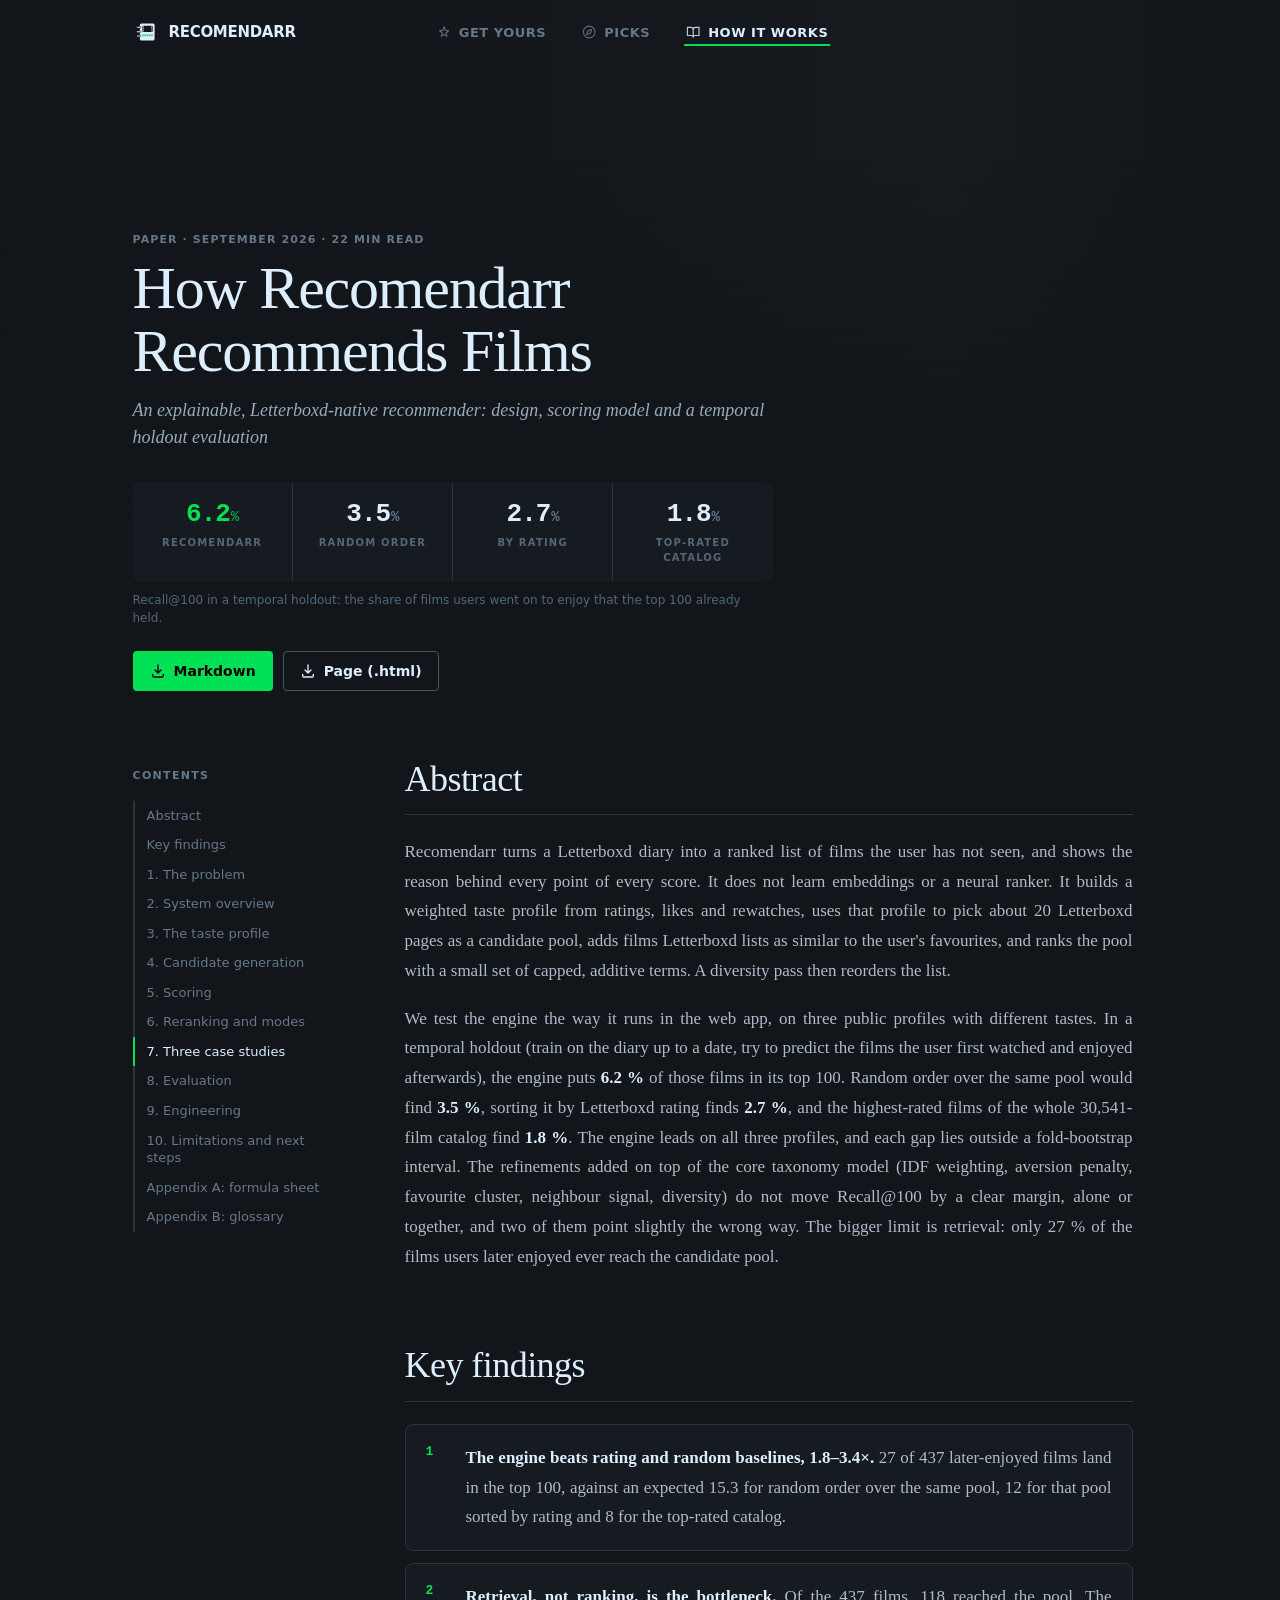
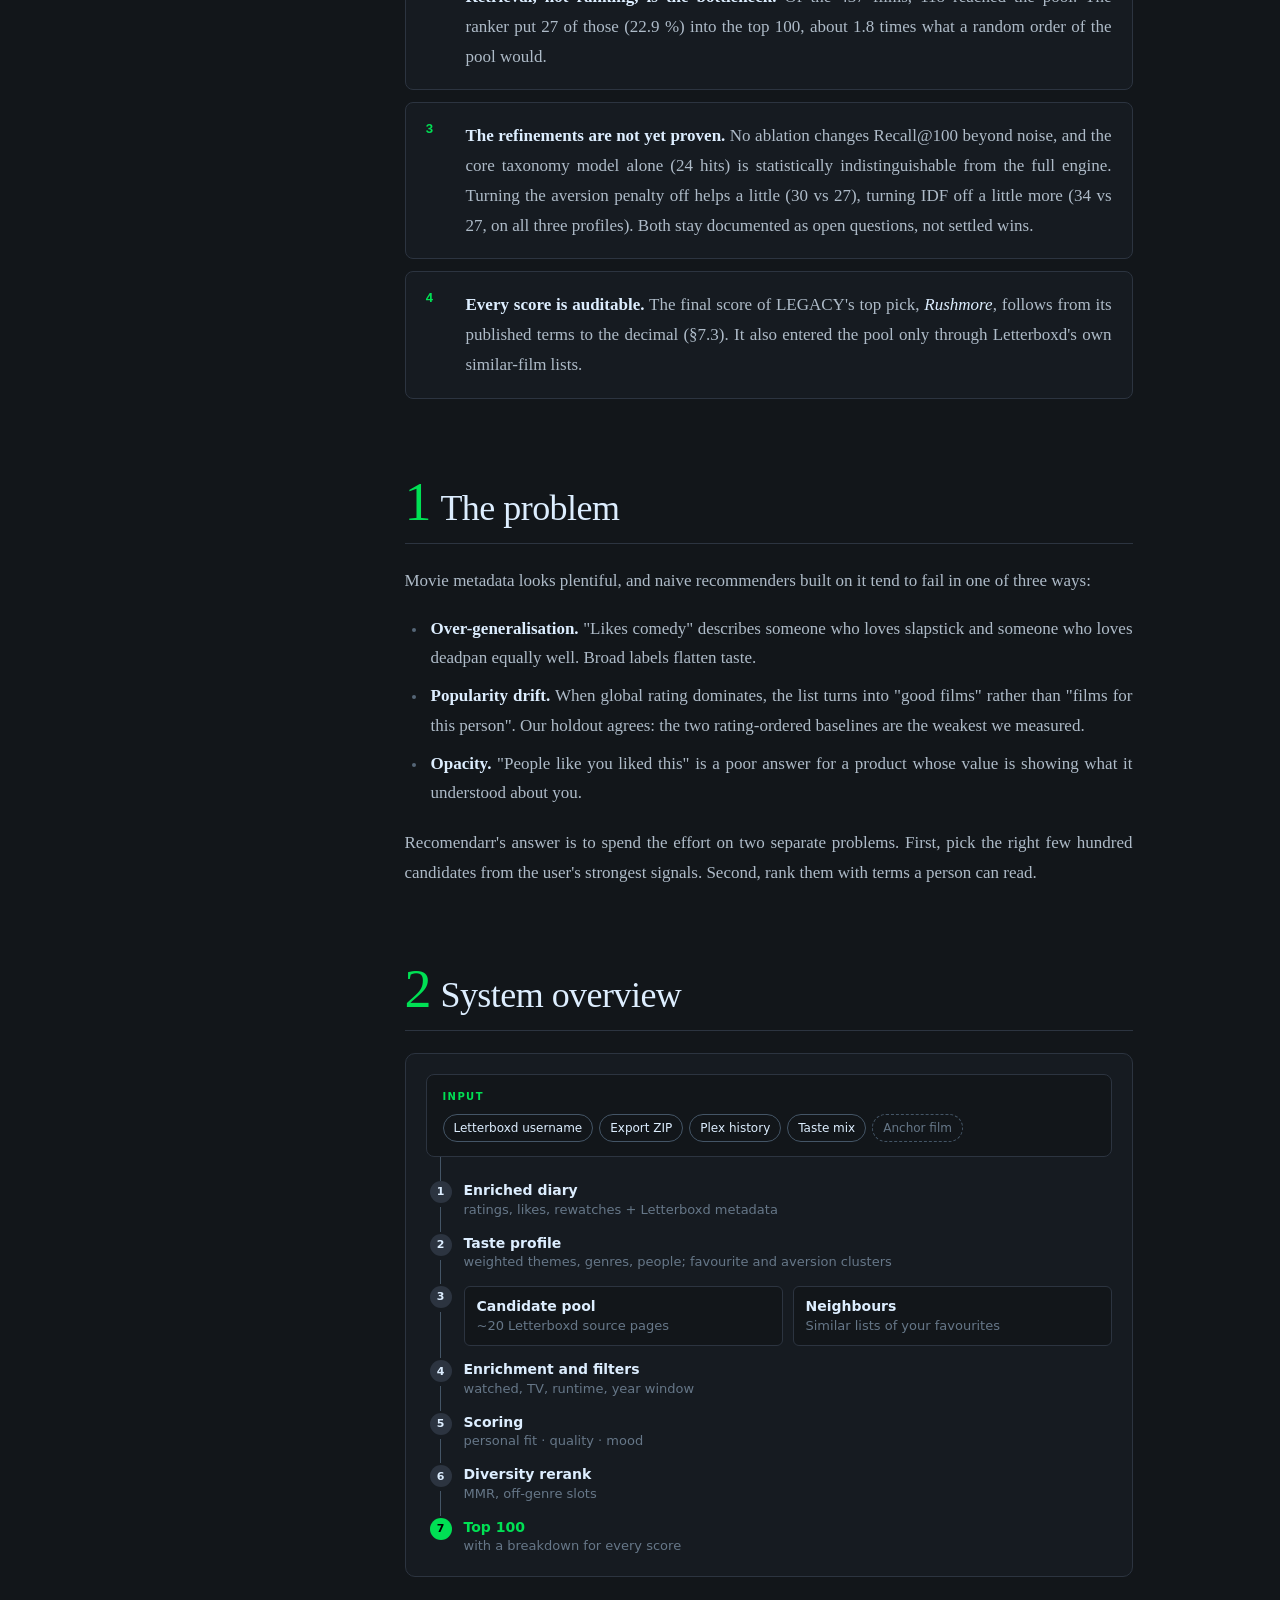
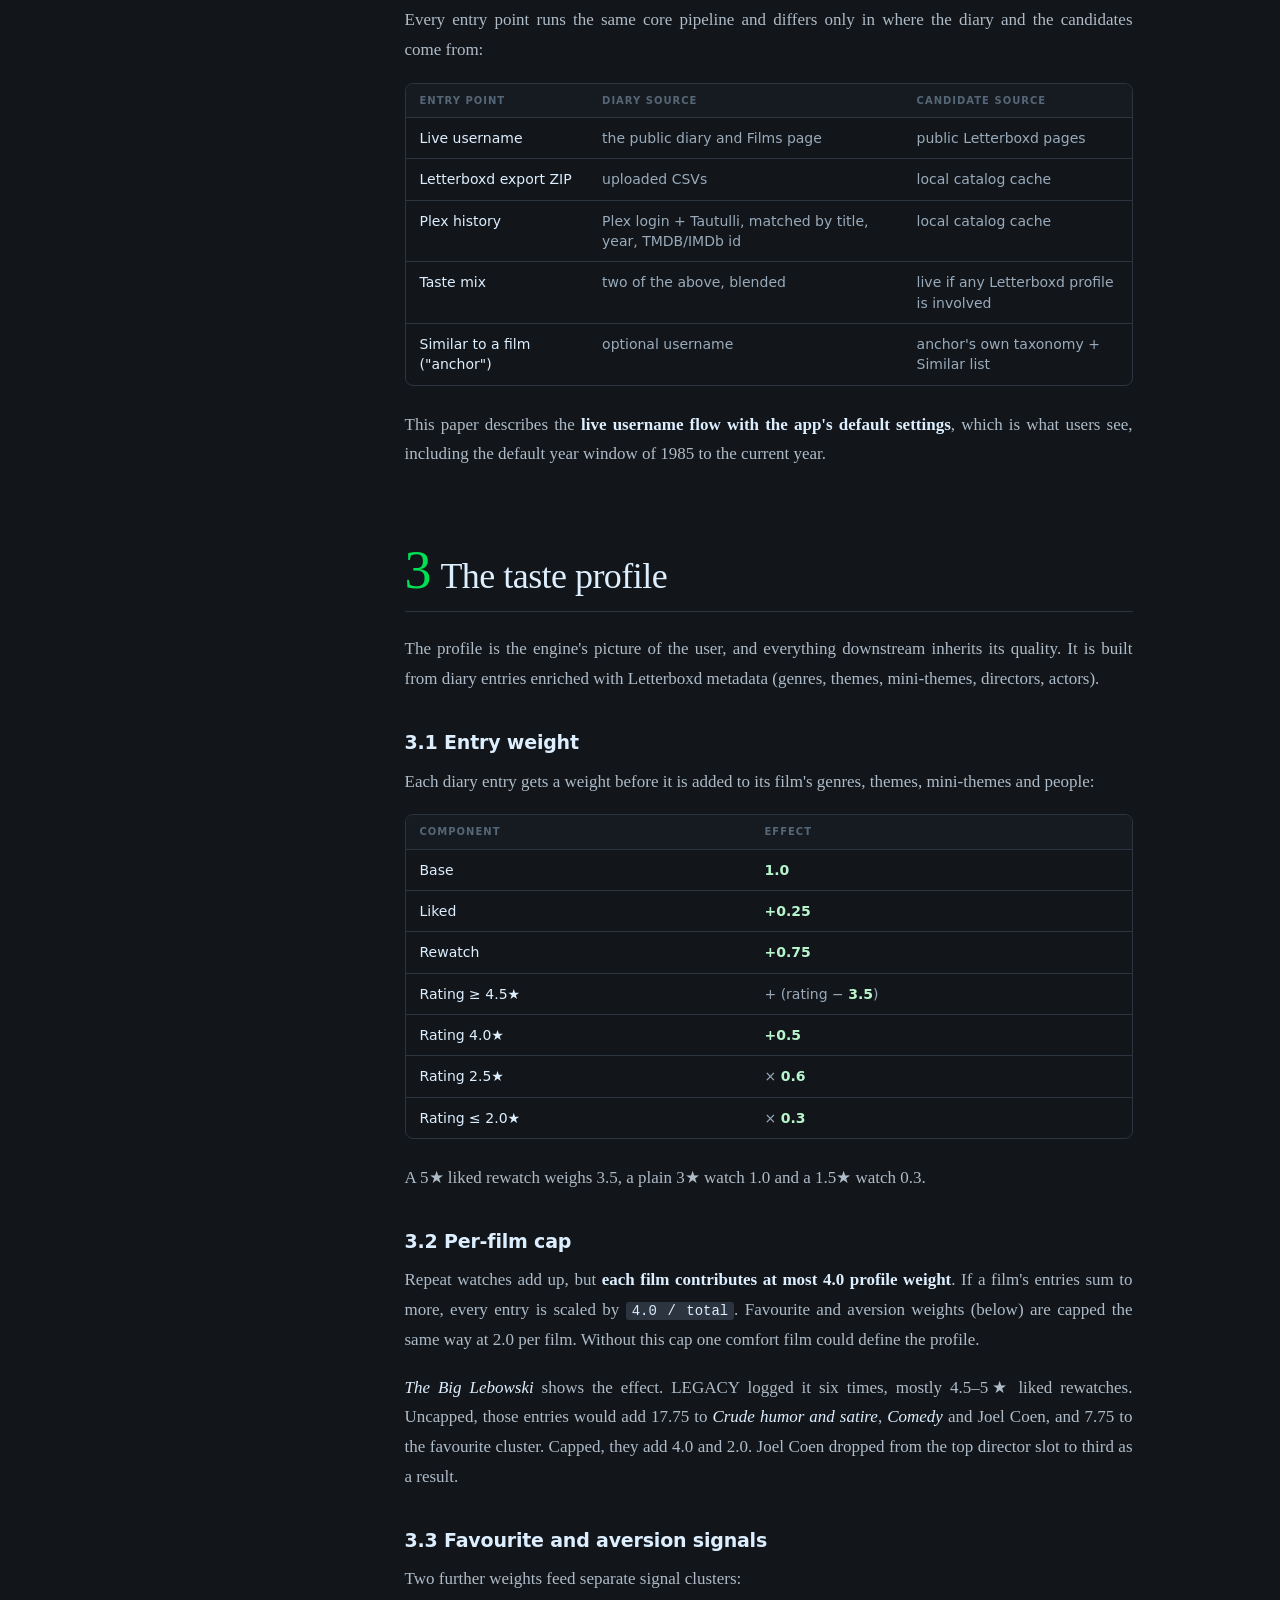
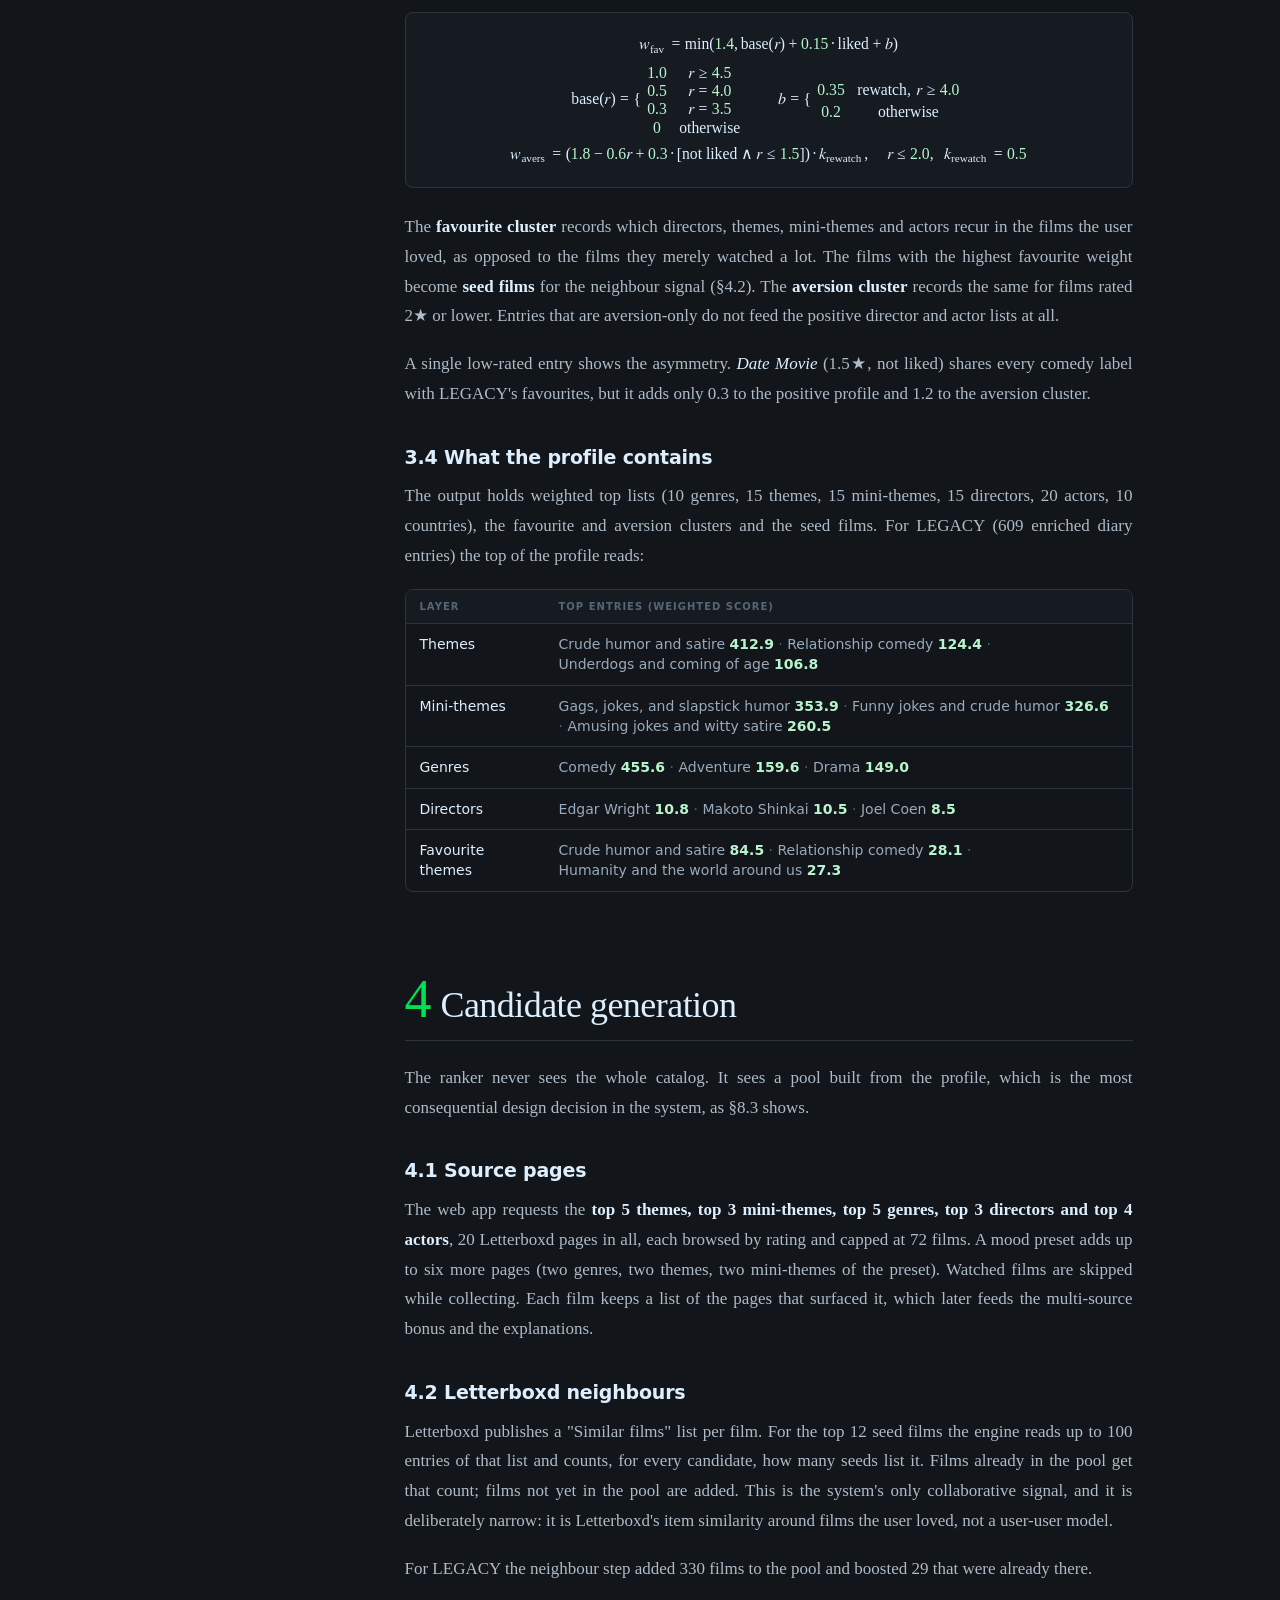
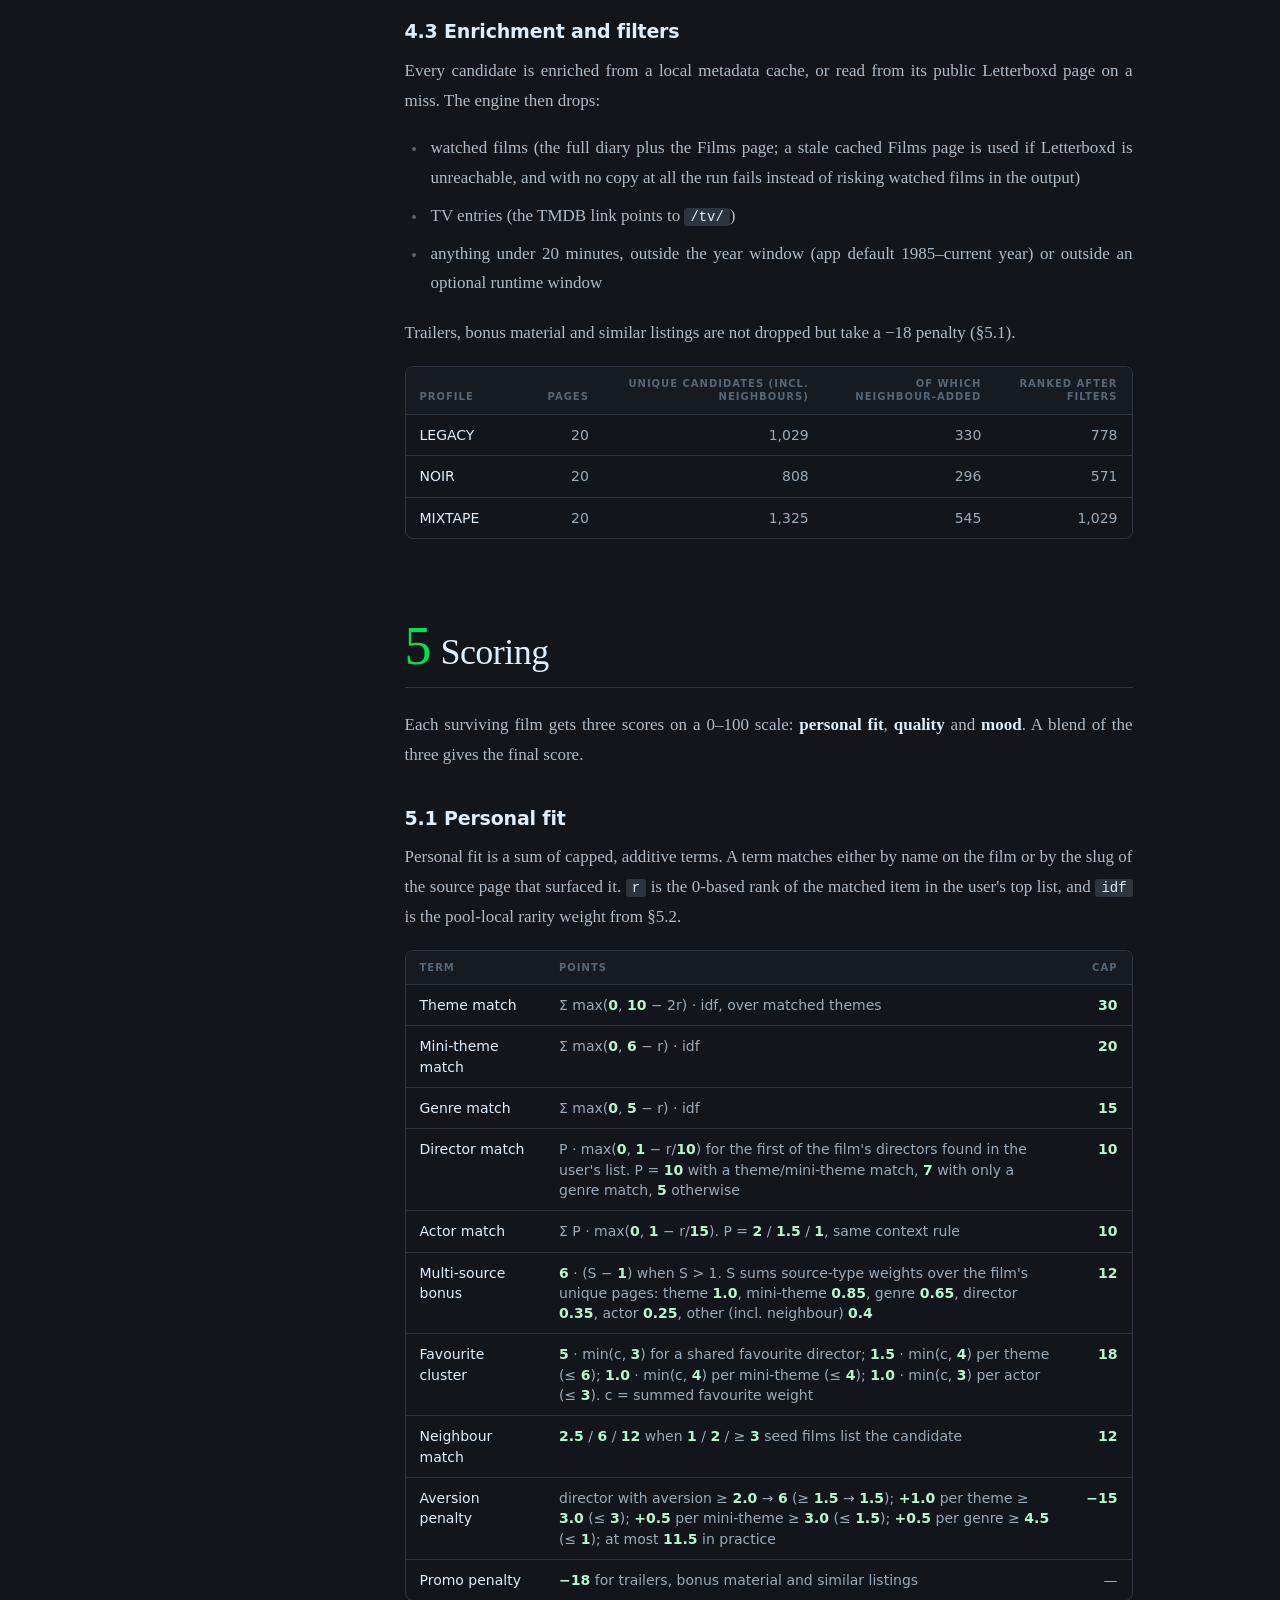
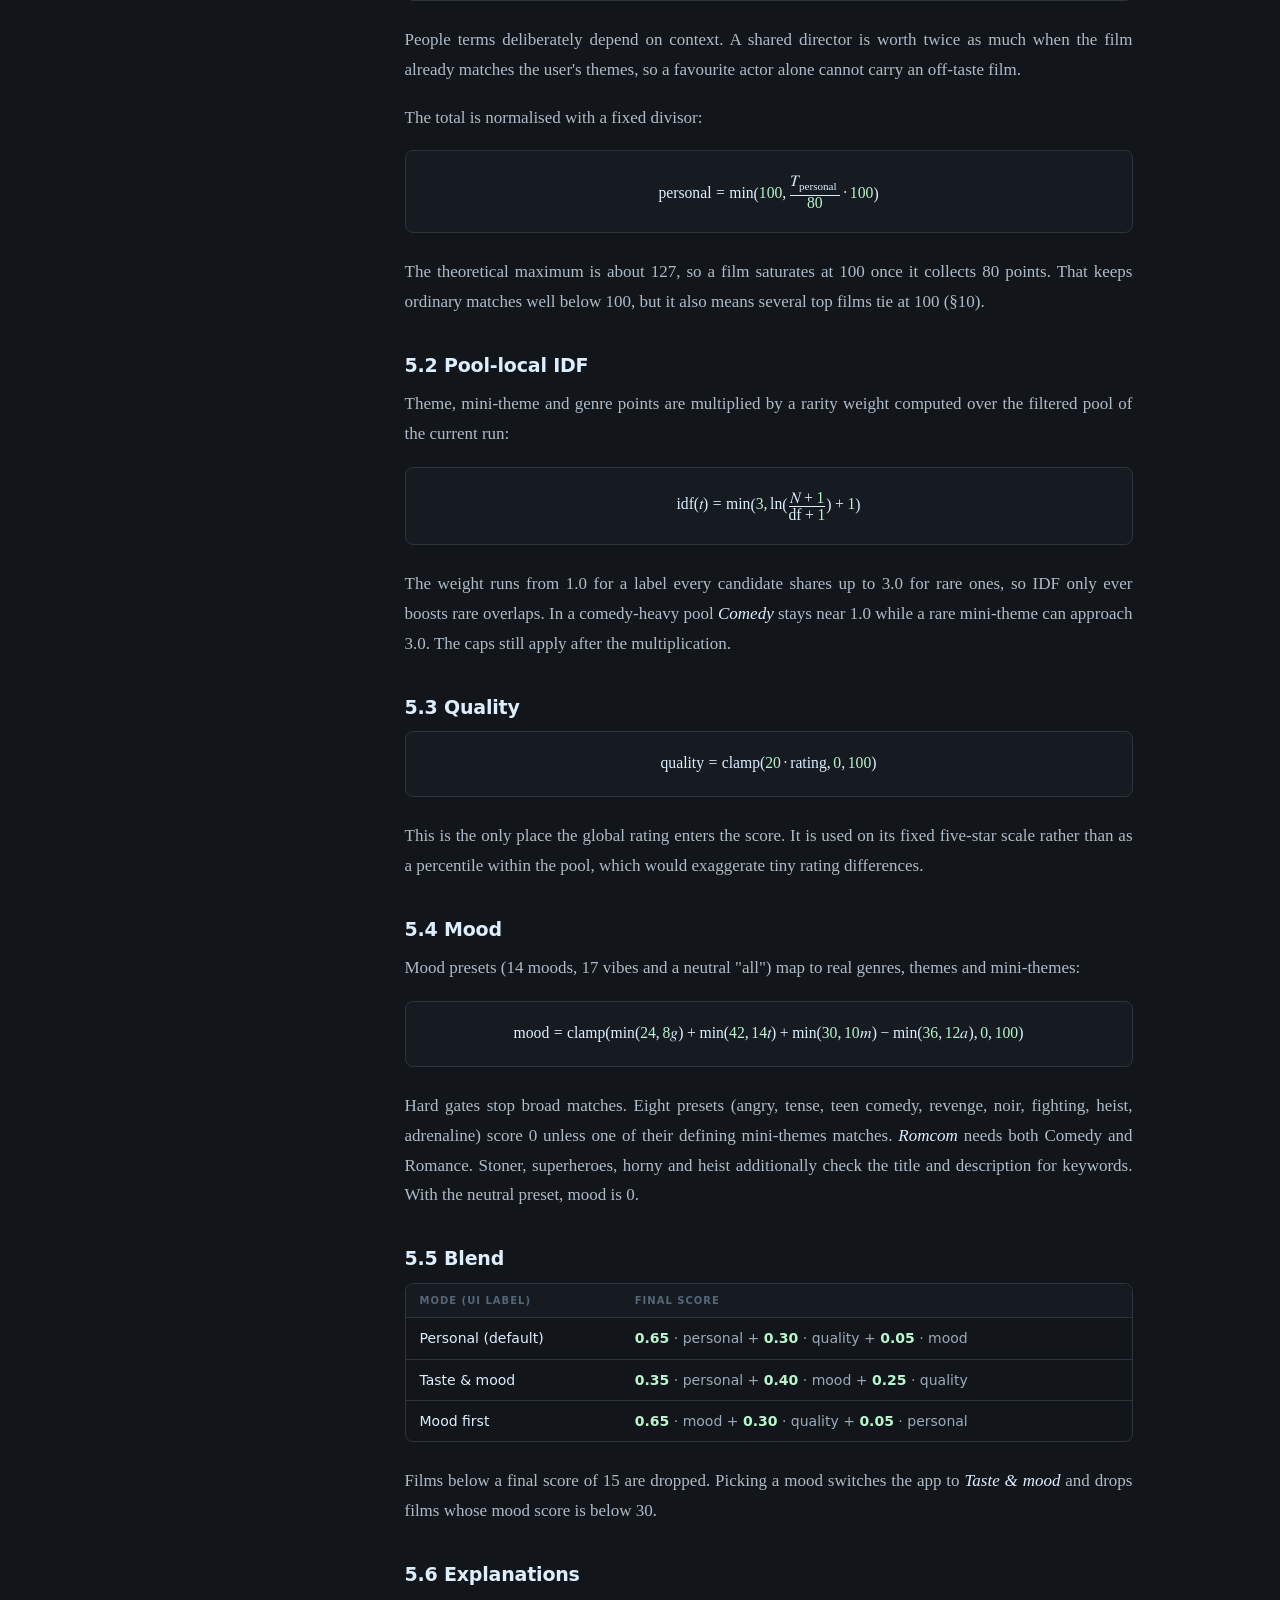
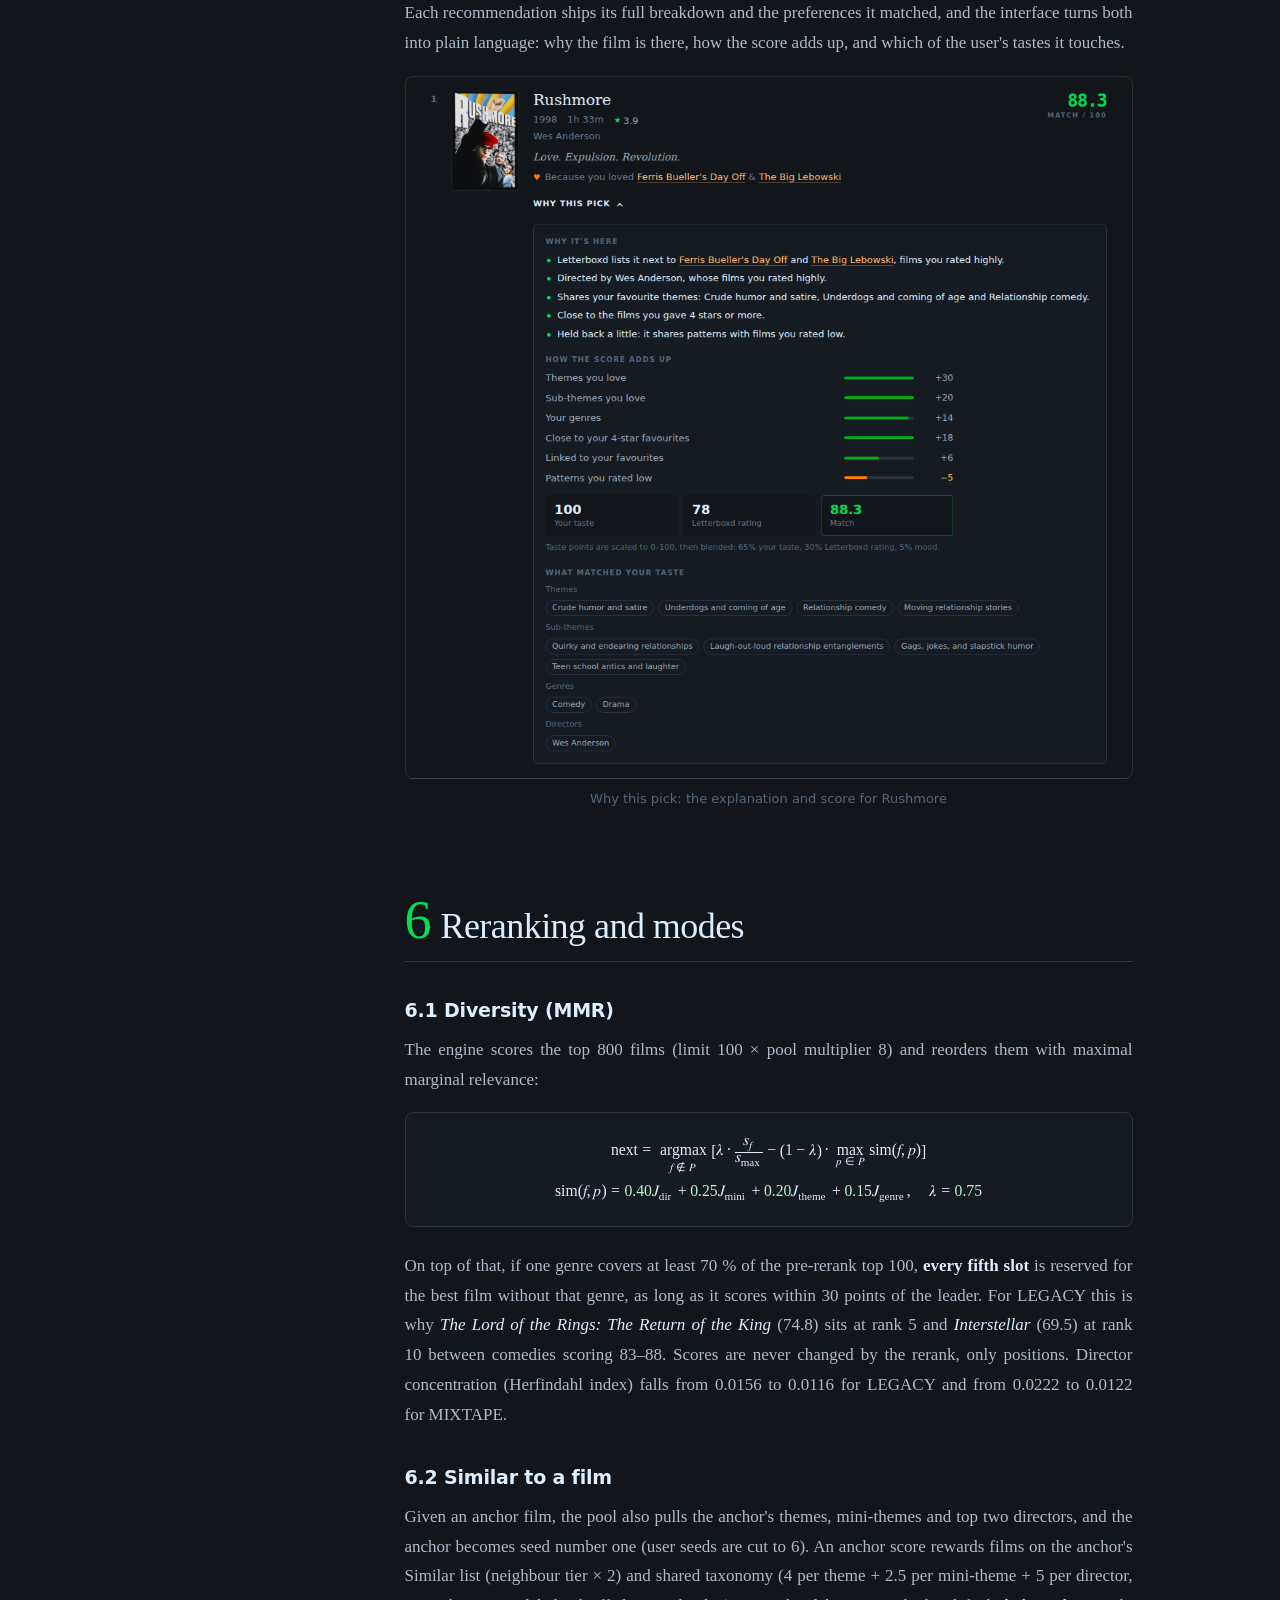
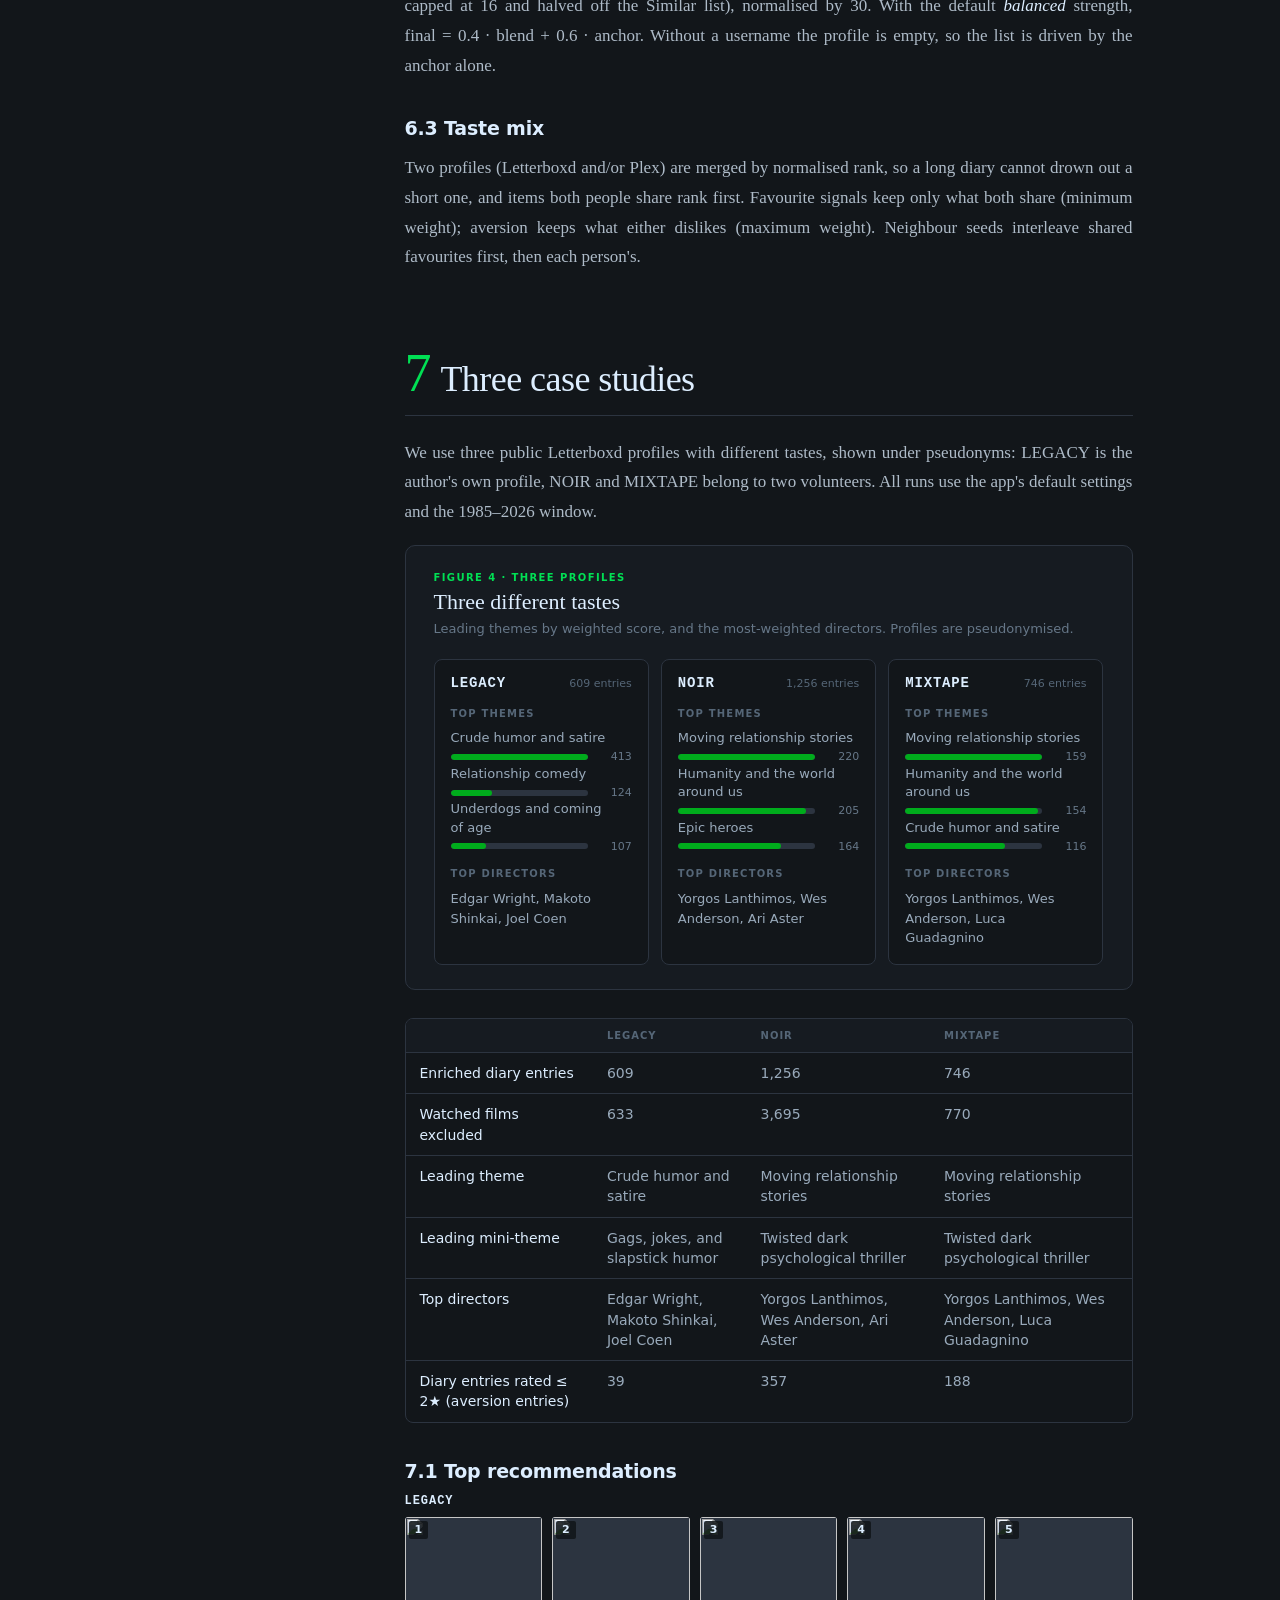
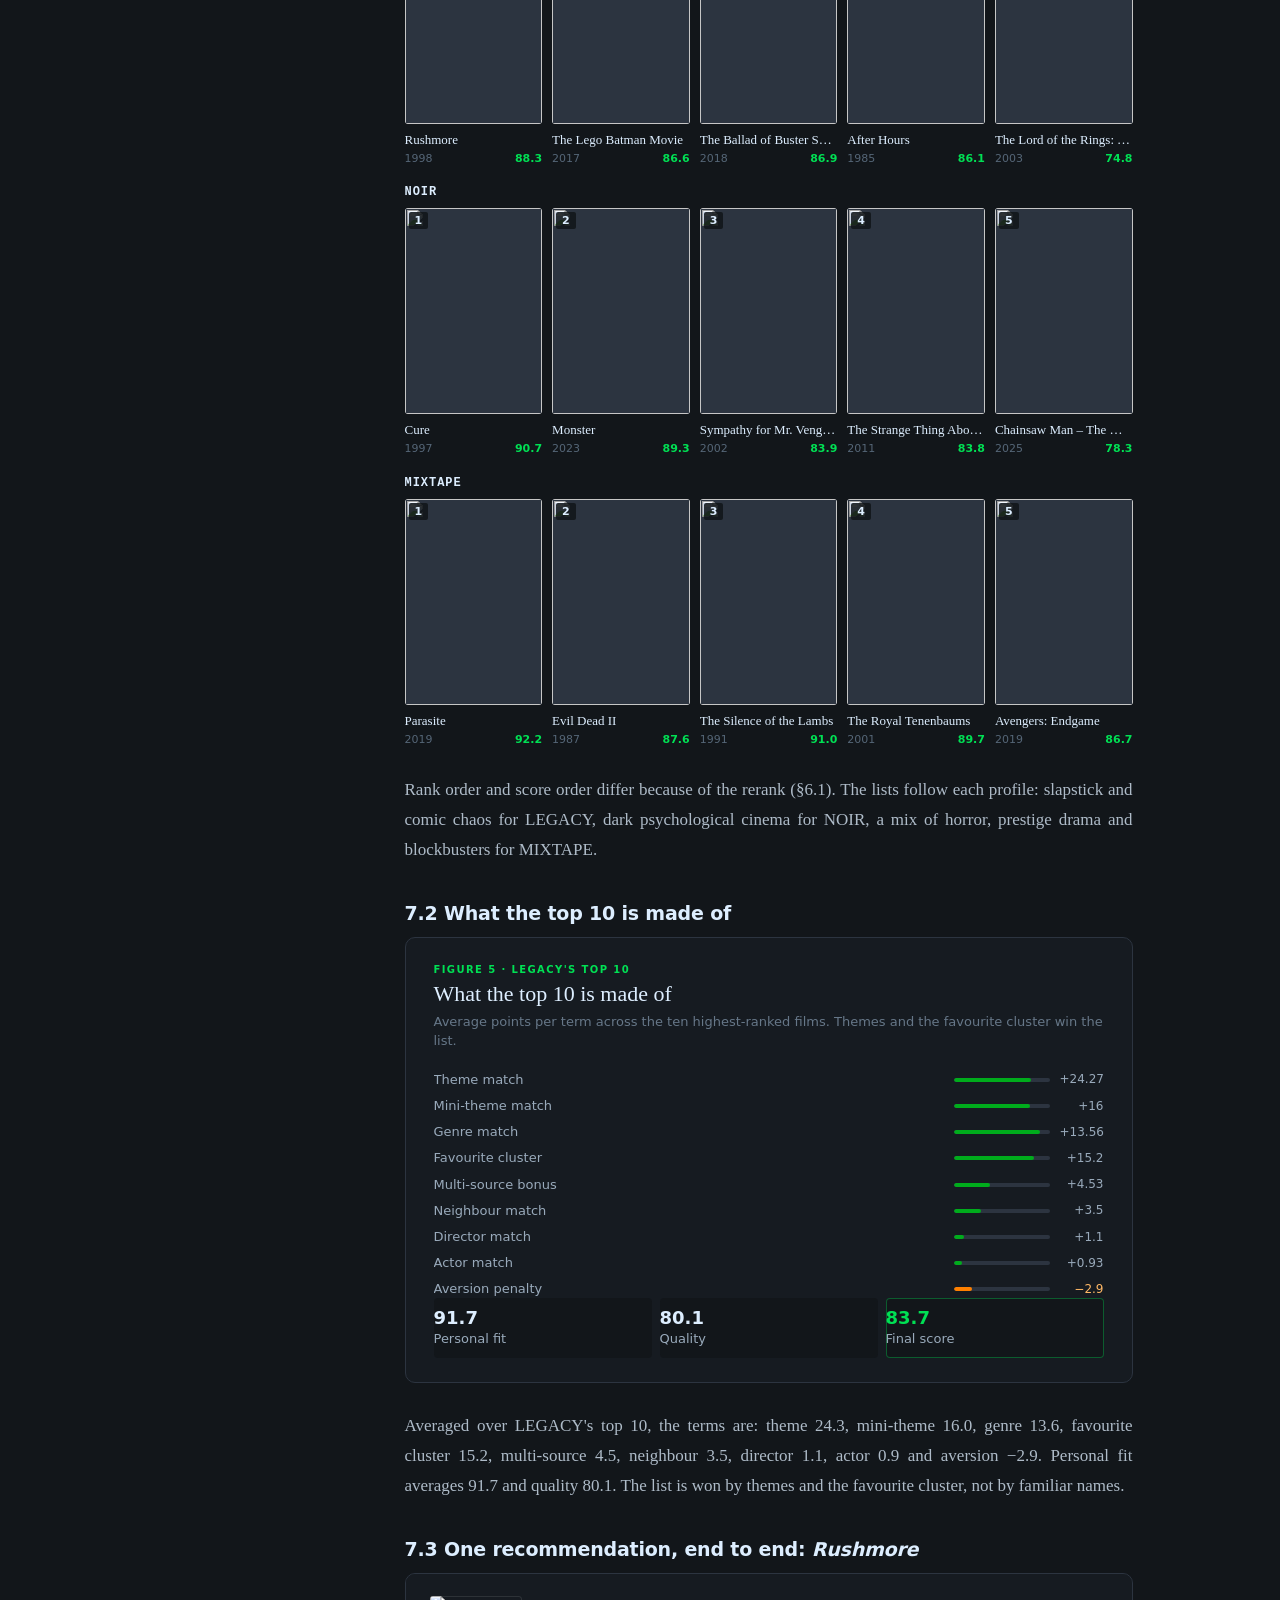
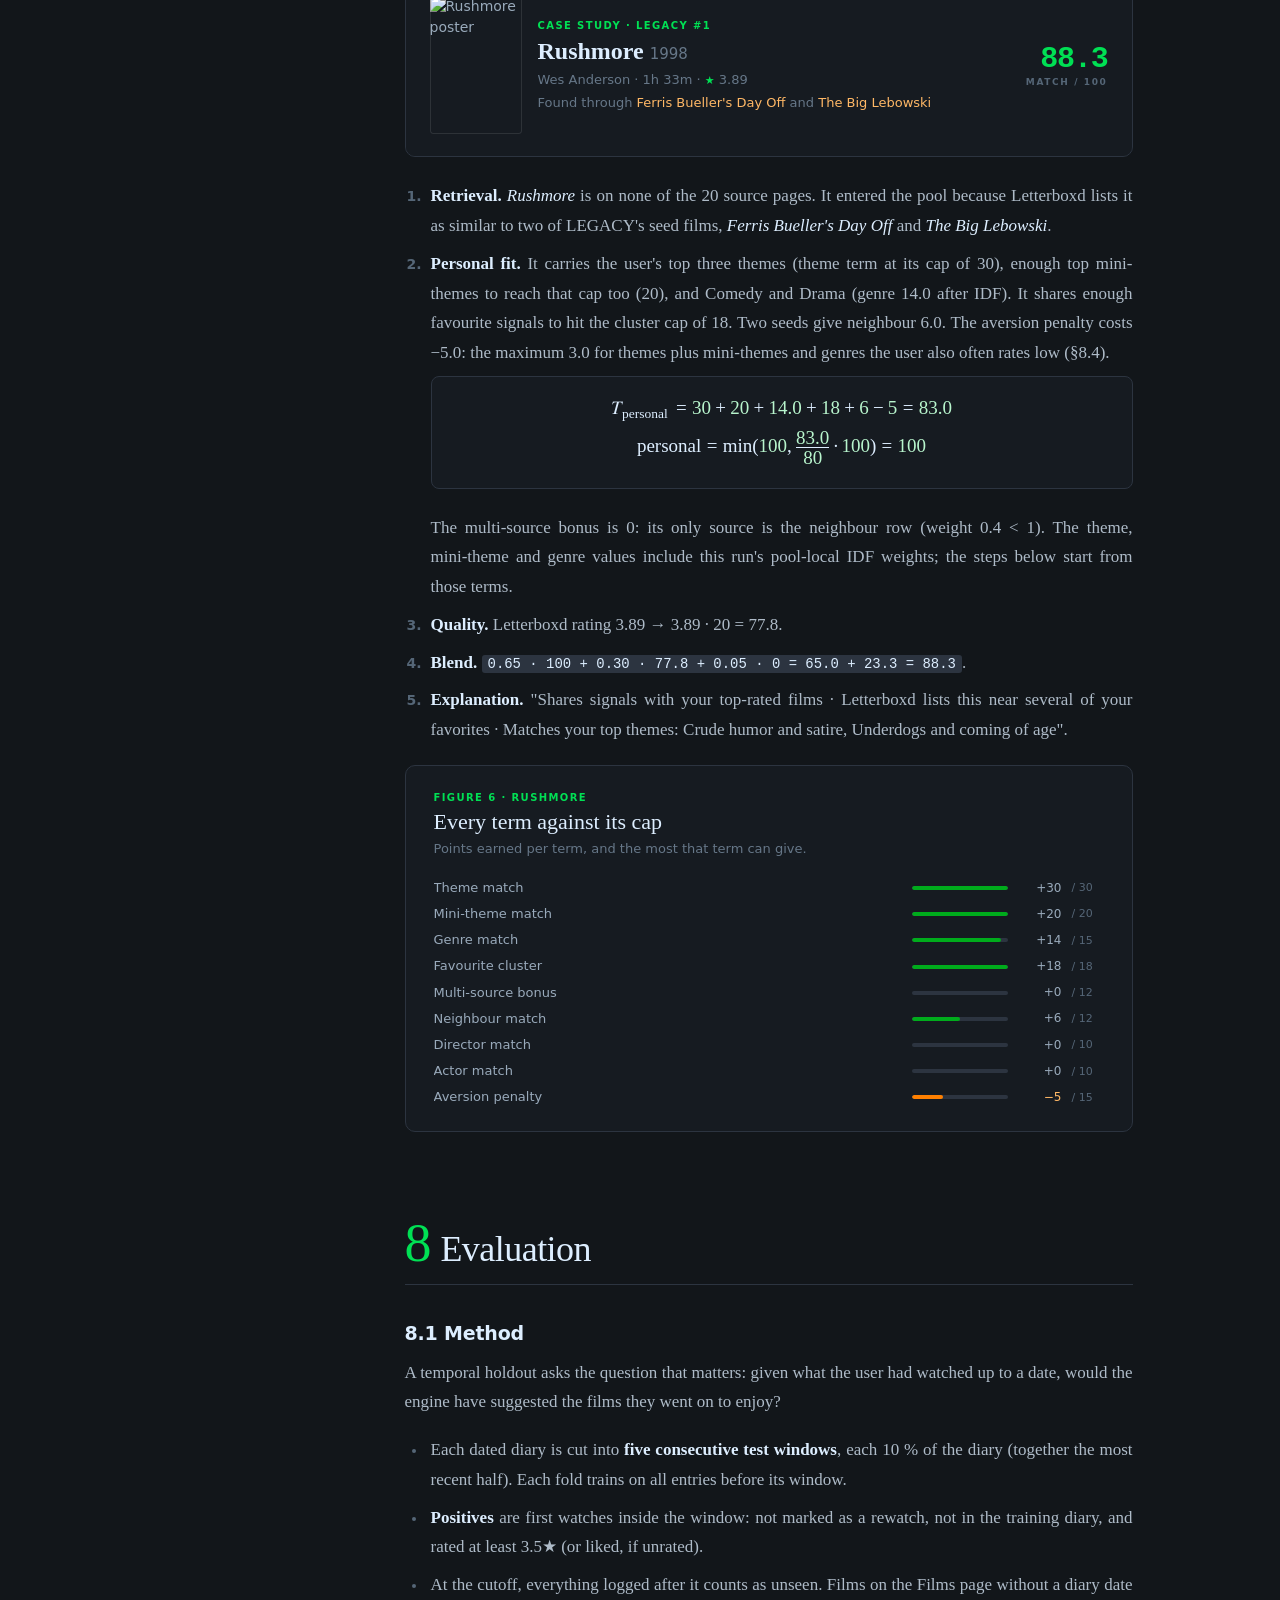
==== site/paper/index.html @ e6b7d502 "Recomendarr: site, paper and Pages workflow" ====
<!doctype html>
<html lang="en">
<head>
<meta charset="utf-8">
<meta name="viewport" content="width=device-width, initial-scale=1, viewport-fit=cover">
<title>How Recomendarr Recommends Films · Recomendarr</title>
<meta name="description" content="How Recomendarr turns a Letterboxd diary into ranked film picks: An explainable, Letterboxd-native recommender: design, scoring model and a temporal holdout evaluation.">
<link rel="canonical" href="https://recomendarr.nichtlegacy.com/paper/">
<meta name="author" content="nichtlegacy">
<meta name="color-scheme" content="dark">
<meta name="theme-color" content="#12161A">
<meta name="format-detection" content="telephone=no, date=no, address=no, email=no">
<meta name="robots" content="index, follow, max-image-preview:large, max-snippet:-1">
<meta property="og:type" content="article">
<meta property="og:site_name" content="Recomendarr">
<meta property="og:url" content="https://recomendarr.nichtlegacy.com/paper/">
<meta property="og:title" content="How Recomendarr Recommends Films">
<meta property="og:description" content="An explainable, Letterboxd-native recommender: design, scoring model and a temporal holdout evaluation">
<meta property="og:image" content="https://recomendarr.nichtlegacy.com/og.png?v=__OG_V__">
<meta property="og:image:type" content="image/png">
<meta property="og:image:width" content="1200">
<meta property="og:image:height" content="630">
<meta property="og:image:alt" content="The Recomendarr icon, a film diary with four of five stars, beside “What to watch next, from what you already loved.”">
<meta name="twitter:card" content="summary_large_image">
<meta name="twitter:image" content="https://recomendarr.nichtlegacy.com/og.png?v=__OG_V__">
<meta name="twitter:title" content="How Recomendarr Recommends Films">
<meta name="twitter:description" content="An explainable, Letterboxd-native recommender: design, scoring model and a temporal holdout evaluation">
<link rel="icon" href="../favicon.ico" sizes="48x48">
<link rel="icon" href="../icon.svg" type="image/svg+xml">
<link rel="apple-touch-icon" href="../apple-touch-icon.png">
<link rel="manifest" href="../site.webmanifest">
<link rel="stylesheet" href="../app.css">
<script type="application/ld+json">
{
  "@context": "https://schema.org",
  "@type": "ScholarlyArticle",
  "headline": "How Recomendarr Recommends Films",
  "alternativeHeadline": "An explainable, Letterboxd-native recommender: design, scoring model and a temporal holdout evaluation",
  "url": "https://recomendarr.nichtlegacy.com/paper/",
  "inLanguage": "en",
  "datePublished": "2026-09",
  "author": { "@type": "Person", "name": "nichtlegacy", "url": "https://github.com/nichtlegacy" },
  "encoding": { "@type": "MediaObject", "encodingFormat": "text/markdown", "contentUrl": "https://recomendarr.nichtlegacy.com/paper/how-we-recommend-films.md" }
}
</script>
</head>
<body>
<header class="hero hero-paper">
  <div class="backdrop" style="background-image: url('https://a.ltrbxd.com/resized/sm/upload/ks/j4/zi/xf/rushmore-1200-1200-675-675-crop-000000.jpg')" role="img" aria-label="Backdrop: Rushmore"></div>
  <div class="wrap">
    <nav class="nav" aria-label="Primary">
      <a class="wordmark" href="../" aria-label="Recomendarr home"><img src="../icon.svg" alt="" width="26" height="26">Recomendarr</a>
      <div class="nav-items">
        <a class="nav-item" href="../"><svg viewBox="0 0 24 24" fill="none" stroke="currentColor" stroke-width="2" stroke-linecap="round" stroke-linejoin="round" aria-hidden="true"><path d="M12 3l1.9 5.8L20 10l-5 3.6 1.9 5.9L12 16l-4.9 3.5L9 13.6 4 10l6.1-1.2z"/></svg>Get yours</a>
        <a class="nav-item" href="../u/nichtlegacy-93ac47/"><svg viewBox="0 0 24 24" fill="none" stroke="currentColor" stroke-width="2" stroke-linecap="round" stroke-linejoin="round" aria-hidden="true"><circle cx="12" cy="12" r="10"/><path d="m16.24 7.76-2.12 6.36-6.36 2.12 2.12-6.36z"/></svg>Picks</a>
        <a class="nav-item" href="./" aria-current="page"><svg viewBox="0 0 24 24" fill="none" stroke="currentColor" stroke-width="2" stroke-linecap="round" stroke-linejoin="round" aria-hidden="true"><path d="M2 4h6a4 4 0 0 1 4 4v13a3 3 0 0 0-3-3H2zM22 4h-6a4 4 0 0 0-4 4v13a3 3 0 0 1 3-3h7z"/></svg>How it works</a>
      </div>
    </nav>
    <div class="hero-body">
      <p class="eyebrow">Paper · September 2026 · 22 min read</p>
      <h1>How Recomendarr Recommends Films</h1>
      <p class="lead">An explainable, Letterboxd-native recommender: design, scoring model and a temporal holdout evaluation</p>
      <dl class="stats">
        <div class="stat stat-main"><dt>Recomendarr</dt><dd class="num">6.2<small>%</small></dd></div>
        <div class="stat"><dt>Random order</dt><dd class="num">3.5<small>%</small></dd></div>
        <div class="stat"><dt>By rating</dt><dd class="num">2.7<small>%</small></dd></div>
        <div class="stat"><dt>Top-rated catalog</dt><dd class="num">1.8<small>%</small></dd></div>
      </dl>
      <p class="stats-note">Recall@100 in a temporal holdout: the share of films users went on to enjoy that the top 100 already held.</p>
      <div class="actions">
        <a class="btn btn-primary" href="how-we-recommend-films.md" download><svg viewBox="0 0 24 24" fill="none" stroke="currentColor" stroke-width="2" stroke-linecap="round" stroke-linejoin="round" aria-hidden="true"><path d="M12 3v12m0 0-4.5-4.5M12 15l4.5-4.5M4 17v2a2 2 0 0 0 2 2h12a2 2 0 0 0 2-2v-2"/></svg>Markdown</a>
        <a class="btn btn-secondary" href="recomendarr-paper.html" download><svg viewBox="0 0 24 24" fill="none" stroke="currentColor" stroke-width="2" stroke-linecap="round" stroke-linejoin="round" aria-hidden="true"><path d="M12 3v12m0 0-4.5-4.5M12 15l4.5-4.5M4 17v2a2 2 0 0 0 2 2h12a2 2 0 0 0 2-2v-2"/></svg>Page (.html)</a>
      </div>
    </div>
  </div>
</header>

<div class="wrap paper-layout">
  <nav class="toc" aria-label="Contents">
    <details class="toc-box" open>
      <summary>Contents</summary>
      <ol><li><a href="#abstract">Abstract</a></li><li><a href="#key-findings">Key findings</a></li><li><a href="#1-the-problem">1. The problem</a></li><li><a href="#2-system-overview">2. System overview</a></li><li><a href="#3-the-taste-profile">3. The taste profile</a></li><li><a href="#4-candidate-generation">4. Candidate generation</a></li><li><a href="#5-scoring">5. Scoring</a></li><li><a href="#6-reranking-and-modes">6. Reranking and modes</a></li><li><a href="#7-three-case-studies">7. Three case studies</a></li><li><a href="#8-evaluation">8. Evaluation</a></li><li><a href="#9-engineering">9. Engineering</a></li><li><a href="#10-limitations-and-next-steps">10. Limitations and next steps</a></li><li><a href="#appendix-a-formula-sheet">Appendix A: formula sheet</a></li><li><a href="#appendix-b-glossary">Appendix B: glossary</a></li></ol>
    </details>
  </nav>
  <article class="paper">
    <section id="abstract" class="paper-section"><h2>Abstract</h2><p>Recomendarr turns a Letterboxd diary into a ranked list of films the user has not seen, and shows the reason behind every point of every score. It does not learn embeddings or a neural ranker. It builds a weighted taste profile from ratings, likes and rewatches, uses that profile to pick about 20 Letterboxd pages as a candidate pool, adds films Letterboxd lists as similar to the user's favourites, and ranks the pool with a small set of capped, additive terms. A diversity pass then reorders the list.</p><p>We test the engine the way it runs in the web app, on three public profiles with different tastes. In a temporal holdout (train on the diary up to a date, try to predict the films the user first watched and enjoyed afterwards), the engine puts <strong>6.2 %</strong> of those films in its top 100. Random order over the same pool would find <strong>3.5 %</strong>, sorting it by Letterboxd rating finds <strong>2.7 %</strong>, and the highest-rated films of the whole 30,541-film catalog find <strong>1.8 %</strong>. The engine leads on all three profiles, and each gap lies outside a fold-bootstrap interval. The refinements added on top of the core taxonomy model (IDF weighting, aversion penalty, favourite cluster, neighbour signal, diversity) do not move Recall@100 by a clear margin, alone or together, and two of them point slightly the wrong way. The bigger limit is retrieval: only 27 % of the films users later enjoyed ever reach the candidate pool.</p></section><section id="key-findings" class="paper-section"><h2>Key findings</h2><ol class="findings"><li><p><strong>The engine beats rating and random baselines, 1.8–3.4×.</strong> 27 of 437 later-enjoyed films land in the top 100, against an expected 15.3 for random order over the same pool, 12 for that pool sorted by rating and 8 for the top-rated catalog.</p></li><li><p><strong>Retrieval, not ranking, is the bottleneck.</strong> Of the 437 films, 118 reached the pool. The ranker put 27 of those (22.9 %) into the top 100, about 1.8 times what a random order of the pool would.</p></li><li><p><strong>The refinements are not yet proven.</strong> No ablation changes Recall@100 beyond noise, and the core taxonomy model alone (24 hits) is statistically indistinguishable from the full engine. Turning the aversion penalty off helps a little (30 vs 27), turning IDF off a little more (34 vs 27, on all three profiles). Both stay documented as open questions, not settled wins.</p></li><li><p><strong>Every score is auditable.</strong> The final score of LEGACY's top pick, <em>Rushmore</em>, follows from its published terms to the decimal (§7.3). It also entered the pool only through Letterboxd's own similar-film lists.</p></li></ol></section><section id="1-the-problem" class="paper-section"><h2><span class="sec-num num">1</span>The problem</h2><p>Movie metadata looks plentiful, and naive recommenders built on it tend to fail in one of three ways:</p><ul><li><p><strong>Over-generalisation.</strong> "Likes comedy" describes someone who loves slapstick and someone who loves deadpan equally well. Broad labels flatten taste.</p></li><li><p><strong>Popularity drift.</strong> When global rating dominates, the list turns into "good films" rather than "films for this person". Our holdout agrees: the two rating-ordered baselines are the weakest we measured.</p></li><li><p><strong>Opacity.</strong> "People like you liked this" is a poor answer for a product whose value is showing what it understood about you.</p></li></ul><p>Recomendarr's answer is to spend the effort on two separate problems. First, pick the right few hundred candidates from the user's strongest signals. Second, rank them with terms a person can read.</p></section><section id="2-system-overview" class="paper-section"><h2><span class="sec-num num">2</span>System overview</h2>
<figure class="pipeline" aria-label="System overview">
  <div class="pl-inputs">
    <span class="pl-kicker">Input</span>
    <span class="pl-chip">Letterboxd username</span><span class="pl-chip">Export ZIP</span>
    <span class="pl-chip">Plex history</span><span class="pl-chip">Taste mix</span>
    <span class="pl-chip pl-chip-alt">Anchor film</span>
  </div>
  <ol class="pl-steps">
    <li><strong>Enriched diary</strong><span>ratings, likes, rewatches + Letterboxd metadata</span></li>
    <li><strong>Taste profile</strong><span>weighted themes, genres, people; favourite and aversion clusters</span></li>
    <li class="pl-split"><div><strong>Candidate pool</strong><span>~20 Letterboxd source pages</span></div>
      <div><strong>Neighbours</strong><span>Similar lists of your favourites</span></div></li>
    <li><strong>Enrichment and filters</strong><span>watched, TV, runtime, year window</span></li>
    <li><strong>Scoring</strong><span>personal fit · quality · mood</span></li>
    <li><strong>Diversity rerank</strong><span>MMR, off-genre slots</span></li>
    <li class="pl-out"><strong>Top 100</strong><span>with a breakdown for every score</span></li>
  </ol>
</figure><p>Every entry point runs the same core pipeline and differs only in where the diary and the candidates come from:</p><div class="table-wrap"><table><thead><tr><th class="left">Entry point</th><th class="left">Diary source</th><th class="left">Candidate source</th></tr></thead><tbody><tr><td class="left" data-label="Entry point">Live username</td><td class="left" data-label="Diary source">the public diary and Films page</td><td class="left" data-label="Candidate source">public Letterboxd pages</td></tr><tr><td class="left" data-label="Entry point">Letterboxd export ZIP</td><td class="left" data-label="Diary source">uploaded CSVs</td><td class="left" data-label="Candidate source">local catalog cache</td></tr><tr><td class="left" data-label="Entry point">Plex history</td><td class="left" data-label="Diary source">Plex login + Tautulli, matched by title, year, TMDB/IMDb id</td><td class="left" data-label="Candidate source">local catalog cache</td></tr><tr><td class="left" data-label="Entry point">Taste mix</td><td class="left" data-label="Diary source">two of the above, blended</td><td class="left" data-label="Candidate source">live if any Letterboxd profile is involved</td></tr><tr><td class="left" data-label="Entry point">Similar to a film ("anchor")</td><td class="left" data-label="Diary source">optional username</td><td class="left" data-label="Candidate source">anchor's own taxonomy + Similar list</td></tr></tbody></table></div><p>This paper describes the <strong>live username flow with the app's default settings</strong>, which is what users see, including the default year window of 1985 to the current year.</p></section><section id="3-the-taste-profile" class="paper-section"><h2><span class="sec-num num">3</span>The taste profile</h2><p>The profile is the engine's picture of the user, and everything downstream inherits its quality. It is built from diary entries enriched with Letterboxd metadata (genres, themes, mini-themes, directors, actors).</p><h3 id="31-entry-weight">3.1 Entry weight</h3><p>Each diary entry gets a weight before it is added to its film's genres, themes, mini-themes and people:</p><div class="table-wrap"><table><thead><tr><th class="left">Component</th><th class="left">Effect</th></tr></thead><tbody><tr><td class="left" data-label="Component">Base</td><td class="left" data-label="Effect"><span class="score num">1.0</span></td></tr><tr><td class="left" data-label="Component">Liked</td><td class="left" data-label="Effect"><span class="score num">+0.25</span></td></tr><tr><td class="left" data-label="Component">Rewatch</td><td class="left" data-label="Effect"><span class="score num">+0.75</span></td></tr><tr><td class="left" data-label="Component">Rating ≥ 4.5★</td><td class="left" data-label="Effect">+ (rating − <span class="score num">3.5</span>)</td></tr><tr><td class="left" data-label="Component">Rating 4.0★</td><td class="left" data-label="Effect"><span class="score num">+0.5</span></td></tr><tr><td class="left" data-label="Component">Rating 2.5★</td><td class="left" data-label="Effect">× <span class="score num">0.6</span></td></tr><tr><td class="left" data-label="Component">Rating ≤ 2.0★</td><td class="left" data-label="Effect">× <span class="score num">0.3</span></td></tr></tbody></table></div><p>A 5★ liked rewatch weighs 3.5, a plain 3★ watch 1.0 and a 1.5★ watch 0.3.</p><h3 id="32-per-film-cap">3.2 Per-film cap</h3><p>Repeat watches add up, but <strong>each film contributes at most 4.0 profile weight</strong>. If a film's entries sum to more, every entry is scaled by <code>4.0 / total</code>. Favourite and aversion weights (below) are capped the same way at 2.0 per film. Without this cap one comfort film could define the profile.</p><p><em>The Big Lebowski</em> shows the effect. LEGACY logged it six times, mostly 4.5–5★ liked rewatches. Uncapped, those entries would add 17.75 to <em>Crude humor and satire</em>, <em>Comedy</em> and Joel Coen, and 7.75 to the favourite cluster. Capped, they add 4.0 and 2.0. Joel Coen dropped from the top director slot to third as a result.</p><h3 id="33-favourite-and-aversion-signals">3.3 Favourite and aversion signals</h3><p>Two further weights feed separate signal clusters:</p><div class="formula"><math display="block"><mrow><msub><mi>w</mi><mtext>fav</mtext></msub><mo>=</mo><mrow><mi mathvariant="normal">min</mi><mo stretchy="false">(</mo><mn>1.4</mn><mo>,</mo><mrow><mi mathvariant="normal">base</mi><mo stretchy="false">(</mo><mi>r</mi><mo stretchy="false">)</mo></mrow><mo>+</mo><mn>0.15</mn><mo>·</mo><mtext>liked</mtext><mo>+</mo><mi>b</mi><mo stretchy="false">)</mo></mrow></mrow></math><math display="block"><mrow><mrow><mi mathvariant="normal">base</mi><mo stretchy="false">(</mo><mi>r</mi><mo stretchy="false">)</mo></mrow><mo>=</mo><mrow><mo>{</mo><mtable columnalign="left left" columnspacing="1.2em"><mtr><mtd><mrow><mn>1.0</mn></mrow></mtd><mtd><mrow><mi>r</mi><mo>≥</mo><mn>4.5</mn></mrow></mtd></mtr><mtr><mtd><mrow><mn>0.5</mn></mrow></mtd><mtd><mrow><mi>r</mi><mo>=</mo><mn>4.0</mn></mrow></mtd></mtr><mtr><mtd><mrow><mn>0.3</mn></mrow></mtd><mtd><mrow><mi>r</mi><mo>=</mo><mn>3.5</mn></mrow></mtd></mtr><mtr><mtd><mrow><mn>0</mn></mrow></mtd><mtd><mrow><mtext>otherwise</mtext></mrow></mtd></mtr></mtable></mrow><mspace width="2em"/><mi>b</mi><mo>=</mo><mrow><mo>{</mo><mtable columnalign="left left" columnspacing="1.2em"><mtr><mtd><mrow><mn>0.35</mn></mrow></mtd><mtd><mrow><mtext>rewatch,</mtext><mspace width="0.35em"/><mi>r</mi><mo>≥</mo><mn>4.0</mn></mrow></mtd></mtr><mtr><mtd><mrow><mn>0.2</mn></mrow></mtd><mtd><mrow><mtext>otherwise</mtext></mrow></mtd></mtr></mtable></mrow></mrow></math><math display="block"><mrow><msub><mi>w</mi><mtext>avers</mtext></msub><mo>=</mo><mrow><mo>(</mo><mn>1.8</mn><mo>−</mo><mn>0.6</mn><mi>r</mi><mo>+</mo><mn>0.3</mn><mo>·</mo><mrow><mo>[</mo><mtext>not liked</mtext><mo>∧</mo><mi>r</mi><mo>≤</mo><mn>1.5</mn><mo>]</mo></mrow><mo>)</mo></mrow><mo>·</mo><msub><mi>k</mi><mtext>rewatch</mtext></msub><mo>,</mo><mspace width="1em"/><mi>r</mi><mo>≤</mo><mn>2.0</mn><mo>,</mo><mspace width="0.5em"/><msub><mi>k</mi><mtext>rewatch</mtext></msub><mo>=</mo><mn>0.5</mn></mrow></math></div><p>The <strong>favourite cluster</strong> records which directors, themes, mini-themes and actors recur in the films the user loved, as opposed to the films they merely watched a lot. The films with the highest favourite weight become <strong>seed films</strong> for the neighbour signal (§4.2). The <strong>aversion cluster</strong> records the same for films rated 2★ or lower. Entries that are aversion-only do not feed the positive director and actor lists at all.</p><p>A single low-rated entry shows the asymmetry. <em>Date Movie</em> (1.5★, not liked) shares every comedy label with LEGACY's favourites, but it adds only 0.3 to the positive profile and 1.2 to the aversion cluster.</p><h3 id="34-what-the-profile-contains">3.4 What the profile contains</h3><p>The output holds weighted top lists (10 genres, 15 themes, 15 mini-themes, 15 directors, 20 actors, 10 countries), the favourite and aversion clusters and the seed films. For LEGACY (609 enriched diary entries) the top of the profile reads:</p><div class="table-wrap"><table><thead><tr><th class="left">Layer</th><th class="left">Top entries (weighted score)</th></tr></thead><tbody><tr><td class="left" data-label="Layer">Themes</td><td class="left" data-label="Top entries (weighted score)"><span class="entry">Crude humor and satire <span class="score num">412.9</span></span><span class="sep" aria-hidden="true"> · </span><span class="entry">Relationship comedy <span class="score num">124.4</span></span><span class="sep" aria-hidden="true"> · </span><span class="entry">Underdogs and coming of age <span class="score num">106.8</span></span></td></tr><tr><td class="left" data-label="Layer">Mini-themes</td><td class="left" data-label="Top entries (weighted score)"><span class="entry">Gags, jokes, and slapstick humor <span class="score num">353.9</span></span><span class="sep" aria-hidden="true"> · </span><span class="entry">Funny jokes and crude humor <span class="score num">326.6</span></span><span class="sep" aria-hidden="true"> · </span><span class="entry">Amusing jokes and witty satire <span class="score num">260.5</span></span></td></tr><tr><td class="left" data-label="Layer">Genres</td><td class="left" data-label="Top entries (weighted score)"><span class="entry">Comedy <span class="score num">455.6</span></span><span class="sep" aria-hidden="true"> · </span><span class="entry">Adventure <span class="score num">159.6</span></span><span class="sep" aria-hidden="true"> · </span><span class="entry">Drama <span class="score num">149.0</span></span></td></tr><tr><td class="left" data-label="Layer">Directors</td><td class="left" data-label="Top entries (weighted score)"><span class="entry">Edgar Wright <span class="score num">10.8</span></span><span class="sep" aria-hidden="true"> · </span><span class="entry">Makoto Shinkai <span class="score num">10.5</span></span><span class="sep" aria-hidden="true"> · </span><span class="entry">Joel Coen <span class="score num">8.5</span></span></td></tr><tr><td class="left" data-label="Layer">Favourite themes</td><td class="left" data-label="Top entries (weighted score)"><span class="entry">Crude humor and satire <span class="score num">84.5</span></span><span class="sep" aria-hidden="true"> · </span><span class="entry">Relationship comedy <span class="score num">28.1</span></span><span class="sep" aria-hidden="true"> · </span><span class="entry">Humanity and the world around us <span class="score num">27.3</span></span></td></tr></tbody></table></div></section><section id="4-candidate-generation" class="paper-section"><h2><span class="sec-num num">4</span>Candidate generation</h2><p>The ranker never sees the whole catalog. It sees a pool built from the profile, which is the most consequential design decision in the system, as §8.3 shows.</p><h3 id="41-source-pages">4.1 Source pages</h3><p>The web app requests the <strong>top 5 themes, top 3 mini-themes, top 5 genres, top 3 directors and top 4 actors</strong>, 20 Letterboxd pages in all, each browsed by rating and capped at 72 films. A mood preset adds up to six more pages (two genres, two themes, two mini-themes of the preset). Watched films are skipped while collecting. Each film keeps a list of the pages that surfaced it, which later feeds the multi-source bonus and the explanations.</p><h3 id="42-letterboxd-neighbours">4.2 Letterboxd neighbours</h3><p>Letterboxd publishes a "Similar films" list per film. For the top 12 seed films the engine reads up to 100 entries of that list and counts, for every candidate, how many seeds list it. Films already in the pool get that count; films not yet in the pool are added. This is the system's only collaborative signal, and it is deliberately narrow: it is Letterboxd's item similarity around films the user loved, not a user-user model.</p><p>For LEGACY the neighbour step added 330 films to the pool and boosted 29 that were already there.</p><h3 id="43-enrichment-and-filters">4.3 Enrichment and filters</h3><p>Every candidate is enriched from a local metadata cache, or read from its public Letterboxd page on a miss. The engine then drops:</p><ul><li><p>watched films (the full diary plus the Films page; a stale cached Films page is used if Letterboxd is unreachable, and with no copy at all the run fails instead of risking watched films in the output)</p></li><li><p>TV entries (the TMDB link points to <code>/tv/</code>)</p></li><li><p>anything under 20 minutes, outside the year window (app default 1985–current year) or outside an optional runtime window</p></li></ul><p>Trailers, bonus material and similar listings are not dropped but take a −18 penalty (§5.1).</p><div class="table-wrap stack"><table><thead><tr><th class="left">Profile</th><th class="right">Pages</th><th class="right">Unique candidates (incl. neighbours)</th><th class="right">of which neighbour-added</th><th class="right">Ranked after filters</th></tr></thead><tbody><tr><td class="left" data-label="Profile">LEGACY</td><td class="right" data-label="Pages">20</td><td class="right" data-label="Unique candidates (incl. neighbours)">1,029</td><td class="right" data-label="of which neighbour-added">330</td><td class="right" data-label="Ranked after filters">778</td></tr><tr><td class="left" data-label="Profile">NOIR</td><td class="right" data-label="Pages">20</td><td class="right" data-label="Unique candidates (incl. neighbours)">808</td><td class="right" data-label="of which neighbour-added">296</td><td class="right" data-label="Ranked after filters">571</td></tr><tr><td class="left" data-label="Profile">MIXTAPE</td><td class="right" data-label="Pages">20</td><td class="right" data-label="Unique candidates (incl. neighbours)">1,325</td><td class="right" data-label="of which neighbour-added">545</td><td class="right" data-label="Ranked after filters">1,029</td></tr></tbody></table></div></section><section id="5-scoring" class="paper-section"><h2><span class="sec-num num">5</span>Scoring</h2><p>Each surviving film gets three scores on a 0–100 scale: <strong>personal fit</strong>, <strong>quality</strong> and <strong>mood</strong>. A blend of the three gives the final score.</p><h3 id="51-personal-fit">5.1 Personal fit</h3><p>Personal fit is a sum of capped, additive terms. A term matches either by name on the film or by the slug of the source page that surfaced it. <code>r</code> is the 0-based rank of the matched item in the user's top list, and <code>idf</code> is the pool-local rarity weight from §5.2.</p><div class="table-wrap"><table><thead><tr><th class="left">Term</th><th class="left">Points</th><th class="right">Cap</th></tr></thead><tbody><tr><td class="left" data-label="Term">Theme match</td><td class="left" data-label="Points">Σ max(<span class="score num">0</span>, <span class="score num">10</span> − 2r) · idf, over matched themes</td><td class="right" data-label="Cap"><span class="score num">30</span></td></tr><tr><td class="left" data-label="Term">Mini-theme match</td><td class="left" data-label="Points">Σ max(<span class="score num">0</span>, <span class="score num">6</span> − r) · idf</td><td class="right" data-label="Cap"><span class="score num">20</span></td></tr><tr><td class="left" data-label="Term">Genre match</td><td class="left" data-label="Points">Σ max(<span class="score num">0</span>, <span class="score num">5</span> − r) · idf</td><td class="right" data-label="Cap"><span class="score num">15</span></td></tr><tr><td class="left" data-label="Term">Director match</td><td class="left" data-label="Points">P · max(<span class="score num">0</span>, <span class="score num">1</span> − r/<span class="score num">10</span>) for the first of the film's directors found in the user's list. P = <span class="score num">10</span> with a theme/mini-theme match, <span class="score num">7</span> with only a genre match, <span class="score num">5</span> otherwise</td><td class="right" data-label="Cap"><span class="score num">10</span></td></tr><tr><td class="left" data-label="Term">Actor match</td><td class="left" data-label="Points">Σ P · max(<span class="score num">0</span>, <span class="score num">1</span> − r/<span class="score num">15</span>). P = <span class="score num">2</span> / <span class="score num">1.5</span> / <span class="score num">1</span>, same context rule</td><td class="right" data-label="Cap"><span class="score num">10</span></td></tr><tr><td class="left" data-label="Term">Multi-source bonus</td><td class="left" data-label="Points"><span class="score num">6</span> · (S − <span class="score num">1</span>) when S &gt; 1. S sums source-type weights over the film's unique pages: theme <span class="score num">1.0</span>, mini-theme <span class="score num">0.85</span>, genre <span class="score num">0.65</span>, director <span class="score num">0.35</span>, actor <span class="score num">0.25</span>, other (incl. neighbour) <span class="score num">0.4</span></td><td class="right" data-label="Cap"><span class="score num">12</span></td></tr><tr><td class="left" data-label="Term">Favourite cluster</td><td class="left" data-label="Points"><span class="score num">5</span> · min(c, <span class="score num">3</span>) for a shared favourite director; <span class="score num">1.5</span> · min(c, <span class="score num">4</span>) per theme (≤ <span class="score num">6</span>); <span class="score num">1.0</span> · min(c, <span class="score num">4</span>) per mini-theme (≤ <span class="score num">4</span>); <span class="score num">1.0</span> · min(c, <span class="score num">3</span>) per actor (≤ <span class="score num">3</span>). c = summed favourite weight</td><td class="right" data-label="Cap"><span class="score num">18</span></td></tr><tr><td class="left" data-label="Term">Neighbour match</td><td class="left" data-label="Points"><span class="score num">2.5</span> / <span class="score num">6</span> / <span class="score num">12</span> when <span class="score num">1</span> / <span class="score num">2</span> / ≥ <span class="score num">3</span> seed films list the candidate</td><td class="right" data-label="Cap"><span class="score num">12</span></td></tr><tr><td class="left" data-label="Term">Aversion penalty</td><td class="left" data-label="Points">director with aversion ≥ <span class="score num">2.0</span> → <span class="score num">6</span> (≥ <span class="score num">1.5</span> → <span class="score num">1.5</span>); <span class="score num">+1.0</span> per theme ≥ <span class="score num">3.0</span> (≤ <span class="score num">3</span>); <span class="score num">+0.5</span> per mini-theme ≥ <span class="score num">3.0</span> (≤ <span class="score num">1.5</span>); <span class="score num">+0.5</span> per genre ≥ <span class="score num">4.5</span> (≤ <span class="score num">1</span>); at most <span class="score num">11.5</span> in practice</td><td class="right" data-label="Cap"><span class="score num">−15</span></td></tr><tr><td class="left" data-label="Term">Promo penalty</td><td class="left" data-label="Points"><span class="score num">−18</span> for trailers, bonus material and similar listings</td><td class="right" data-label="Cap">—</td></tr></tbody></table></div><p>People terms deliberately depend on context. A shared director is worth twice as much when the film already matches the user's themes, so a favourite actor alone cannot carry an off-taste film.</p><p>The total is normalised with a fixed divisor:</p><div class="formula"><math display="block"><mrow><mi>personal</mi><mo>=</mo><mrow><mi mathvariant="normal">min</mi><mo>(</mo><mn>100</mn><mo>,</mo><mfrac><mrow><msub><mi>T</mi><mtext>personal</mtext></msub></mrow><mrow><mn>80</mn></mrow></mfrac><mo>·</mo><mn>100</mn><mo>)</mo></mrow></mrow></math></div><p>The theoretical maximum is about 127, so a film saturates at 100 once it collects 80 points. That keeps ordinary matches well below 100, but it also means several top films tie at 100 (§10).</p><h3 id="52-pool-local-idf">5.2 Pool-local IDF</h3><p>Theme, mini-theme and genre points are multiplied by a rarity weight computed over the filtered pool of the current run:</p><div class="formula"><math display="block"><mrow><mrow><mi mathvariant="normal">idf</mi><mo stretchy="false">(</mo><mi>t</mi><mo stretchy="false">)</mo></mrow><mo>=</mo><mrow><mi mathvariant="normal">min</mi><mo>(</mo><mn>3</mn><mo>,</mo><mrow><mi mathvariant="normal">ln</mi><mo>(</mo><mfrac><mrow><mi>N</mi><mo>+</mo><mn>1</mn></mrow><mrow><mi>df</mi><mo>+</mo><mn>1</mn></mrow></mfrac><mo>)</mo></mrow><mo>+</mo><mn>1</mn><mo>)</mo></mrow></mrow></math></div><p>The weight runs from 1.0 for a label every candidate shares up to 3.0 for rare ones, so IDF only ever boosts rare overlaps. In a comedy-heavy pool <em>Comedy</em> stays near 1.0 while a rare mini-theme can approach 3.0. The caps still apply after the multiplication.</p><h3 id="53-quality">5.3 Quality</h3><div class="formula"><math display="block"><mrow><mi>quality</mi><mo>=</mo><mrow><mi mathvariant="normal">clamp</mi><mo stretchy="false">(</mo><mn>20</mn><mo>·</mo><mi>rating</mi><mo>,</mo><mn>0</mn><mo>,</mo><mn>100</mn><mo stretchy="false">)</mo></mrow></mrow></math></div><p>This is the only place the global rating enters the score. It is used on its fixed five-star scale rather than as a percentile within the pool, which would exaggerate tiny rating differences.</p><h3 id="54-mood">5.4 Mood</h3><p>Mood presets (14 moods, 17 vibes and a neutral "all") map to real genres, themes and mini-themes:</p><div class="formula"><math display="block"><mrow><mi>mood</mi><mo>=</mo><mrow><mi mathvariant="normal">clamp</mi><mo stretchy="false">(</mo><mrow><mi mathvariant="normal">min</mi><mo stretchy="false">(</mo><mn>24</mn><mo>,</mo><mn>8</mn><mi>g</mi><mo stretchy="false">)</mo></mrow><mo>+</mo><mrow><mi mathvariant="normal">min</mi><mo stretchy="false">(</mo><mn>42</mn><mo>,</mo><mn>14</mn><mi>t</mi><mo stretchy="false">)</mo></mrow><mo>+</mo><mrow><mi mathvariant="normal">min</mi><mo stretchy="false">(</mo><mn>30</mn><mo>,</mo><mn>10</mn><mi>m</mi><mo stretchy="false">)</mo></mrow><mo>−</mo><mrow><mi mathvariant="normal">min</mi><mo stretchy="false">(</mo><mn>36</mn><mo>,</mo><mn>12</mn><mi>a</mi><mo stretchy="false">)</mo></mrow><mo>,</mo><mn>0</mn><mo>,</mo><mn>100</mn><mo stretchy="false">)</mo></mrow></mrow></math></div><p>Hard gates stop broad matches. Eight presets (angry, tense, teen comedy, revenge, noir, fighting, heist, adrenaline) score 0 unless one of their defining mini-themes matches. <em>Romcom</em> needs both Comedy and Romance. Stoner, superheroes, horny and heist additionally check the title and description for keywords. With the neutral preset, mood is 0.</p><h3 id="55-blend">5.5 Blend</h3><div class="table-wrap"><table><thead><tr><th class="left">Mode (UI label)</th><th class="left">Final score</th></tr></thead><tbody><tr><td class="left" data-label="Mode (UI label)">Personal (default)</td><td class="left" data-label="Final score"><span class="score num">0.65</span> · personal + <span class="score num">0.30</span> · quality + <span class="score num">0.05</span> · mood</td></tr><tr><td class="left" data-label="Mode (UI label)">Taste &amp; mood</td><td class="left" data-label="Final score"><span class="score num">0.35</span> · personal + <span class="score num">0.40</span> · mood + <span class="score num">0.25</span> · quality</td></tr><tr><td class="left" data-label="Mode (UI label)">Mood first</td><td class="left" data-label="Final score"><span class="score num">0.65</span> · mood + <span class="score num">0.30</span> · quality + <span class="score num">0.05</span> · personal</td></tr></tbody></table></div><p>Films below a final score of 15 are dropped. Picking a mood switches the app to <em>Taste &amp; mood</em> and drops films whose mood score is below 30.</p><h3 id="56-explanations">5.6 Explanations</h3><p>Each recommendation ships its full breakdown and the preferences it matched, and the interface turns both into plain language: why the film is there, how the score adds up, and which of the user's tastes it touches.</p><figure class="shot"><img src="assets/screenshots/why-this-pick.png" alt="Why this pick: the explanation and score for Rushmore" loading="lazy"><figcaption>Why this pick: the explanation and score for Rushmore</figcaption></figure></section><section id="6-reranking-and-modes" class="paper-section"><h2><span class="sec-num num">6</span>Reranking and modes</h2><h3 id="61-diversity-mmr">6.1 Diversity (MMR)</h3><p>The engine scores the top 800 films (limit 100 × pool multiplier 8) and reorders them with maximal marginal relevance:</p><div class="formula"><math display="block"><mrow><mi>next</mi><mo>=</mo><munder><mo>argmax</mo><mrow><mi>f</mi><mo>∉</mo><mi>P</mi></mrow></munder><mrow><mo>[</mo><mi>λ</mi><mo>·</mo><mfrac><mrow><msub><mi>s</mi><mi>f</mi></msub></mrow><mrow><msub><mi>s</mi><mtext>max</mtext></msub></mrow></mfrac><mo>−</mo><mrow><mo>(</mo><mn>1</mn><mo>−</mo><mi>λ</mi><mo>)</mo></mrow><mo>·</mo><munder><mo>max</mo><mrow><mi>p</mi><mo>∈</mo><mi>P</mi></mrow></munder><mrow><mi mathvariant="normal">sim</mi><mo stretchy="false">(</mo><mi>f</mi><mo>,</mo><mi>p</mi><mo stretchy="false">)</mo></mrow><mo>]</mo></mrow></mrow></math><math display="block"><mrow><mrow><mi mathvariant="normal">sim</mi><mo stretchy="false">(</mo><mi>f</mi><mo>,</mo><mi>p</mi><mo stretchy="false">)</mo></mrow><mo>=</mo><mn>0.40</mn><msub><mi>J</mi><mtext>dir</mtext></msub><mo>+</mo><mn>0.25</mn><msub><mi>J</mi><mtext>mini</mtext></msub><mo>+</mo><mn>0.20</mn><msub><mi>J</mi><mtext>theme</mtext></msub><mo>+</mo><mn>0.15</mn><msub><mi>J</mi><mtext>genre</mtext></msub><mo>,</mo><mspace width="1em"/><mi>λ</mi><mo>=</mo><mn>0.75</mn></mrow></math></div><p>On top of that, if one genre covers at least 70 % of the pre-rerank top 100, <strong>every fifth slot</strong> is reserved for the best film without that genre, as long as it scores within 30 points of the leader. For LEGACY this is why <em>The Lord of the Rings: The Return of the King</em> (74.8) sits at rank 5 and <em>Interstellar</em> (69.5) at rank 10 between comedies scoring 83–88. Scores are never changed by the rerank, only positions. Director concentration (Herfindahl index) falls from 0.0156 to 0.0116 for LEGACY and from 0.0222 to 0.0122 for MIXTAPE.</p><h3 id="62-similar-to-a-film">6.2 Similar to a film</h3><p>Given an anchor film, the pool also pulls the anchor's themes, mini-themes and top two directors, and the anchor becomes seed number one (user seeds are cut to 6). An anchor score rewards films on the anchor's Similar list (neighbour tier × 2) and shared taxonomy (4 per theme + 2.5 per mini-theme + 5 per director, capped at 16 and halved off the Similar list), normalised by 30. With the default <em>balanced</em> strength, final = 0.4 · blend + 0.6 · anchor. Without a username the profile is empty, so the list is driven by the anchor alone.</p><h3 id="63-taste-mix">6.3 Taste mix</h3><p>Two profiles (Letterboxd and/or Plex) are merged by normalised rank, so a long diary cannot drown out a short one, and items both people share rank first. Favourite signals keep only what both share (minimum weight); aversion keeps what either dislikes (maximum weight). Neighbour seeds interleave shared favourites first, then each person's.</p></section><section id="7-three-case-studies" class="paper-section"><h2><span class="sec-num num">7</span>Three case studies</h2><p>We use three public Letterboxd profiles with different tastes, shown under pseudonyms: LEGACY is the author's own profile, NOIR and MIXTAPE belong to two volunteers. All runs use the app's default settings and the 1985–2026 window.</p><figure class="chart"><figcaption><span class="kicker">Figure 4 · Three profiles</span><strong>Three different tastes</strong><span>Leading themes by weighted score, and the most-weighted directors. Profiles are pseudonymised.</span></figcaption><div class="profiles"><article class="profile"><header><span class="p-alias">LEGACY</span><span class="num">609 entries</span></header><h4>Top themes</h4><ul class="p-bars"><li><span class="p-name">Crude humor and satire</span><span class="c-track"><span style="width:100%"></span></span><span class="num">413</span></li><li><span class="p-name">Relationship comedy</span><span class="c-track"><span style="width:30%"></span></span><span class="num">124</span></li><li><span class="p-name">Underdogs and coming of age</span><span class="c-track"><span style="width:26%"></span></span><span class="num">107</span></li></ul><h4>Top directors</h4><p>Edgar Wright, Makoto Shinkai, Joel Coen</p></article><article class="profile"><header><span class="p-alias">NOIR</span><span class="num">1,256 entries</span></header><h4>Top themes</h4><ul class="p-bars"><li><span class="p-name">Moving relationship stories</span><span class="c-track"><span style="width:100%"></span></span><span class="num">220</span></li><li><span class="p-name">Humanity and the world around us</span><span class="c-track"><span style="width:93%"></span></span><span class="num">205</span></li><li><span class="p-name">Epic heroes</span><span class="c-track"><span style="width:75%"></span></span><span class="num">164</span></li></ul><h4>Top directors</h4><p>Yorgos Lanthimos, Wes Anderson, Ari Aster</p></article><article class="profile"><header><span class="p-alias">MIXTAPE</span><span class="num">746 entries</span></header><h4>Top themes</h4><ul class="p-bars"><li><span class="p-name">Moving relationship stories</span><span class="c-track"><span style="width:100%"></span></span><span class="num">159</span></li><li><span class="p-name">Humanity and the world around us</span><span class="c-track"><span style="width:97%"></span></span><span class="num">154</span></li><li><span class="p-name">Crude humor and satire</span><span class="c-track"><span style="width:73%"></span></span><span class="num">116</span></li></ul><h4>Top directors</h4><p>Yorgos Lanthimos, Wes Anderson, Luca Guadagnino</p></article></div></figure><div class="table-wrap"><table><thead><tr><th class="left"></th><th class="left">LEGACY</th><th class="left">NOIR</th><th class="left">MIXTAPE</th></tr></thead><tbody><tr><td class="left" data-label="">Enriched diary entries</td><td class="left" data-label="LEGACY">609</td><td class="left" data-label="NOIR">1,256</td><td class="left" data-label="MIXTAPE">746</td></tr><tr><td class="left" data-label="">Watched films excluded</td><td class="left" data-label="LEGACY">633</td><td class="left" data-label="NOIR">3,695</td><td class="left" data-label="MIXTAPE">770</td></tr><tr><td class="left" data-label="">Leading theme</td><td class="left" data-label="LEGACY">Crude humor and satire</td><td class="left" data-label="NOIR">Moving relationship stories</td><td class="left" data-label="MIXTAPE">Moving relationship stories</td></tr><tr><td class="left" data-label="">Leading mini-theme</td><td class="left" data-label="LEGACY">Gags, jokes, and slapstick humor</td><td class="left" data-label="NOIR">Twisted dark psychological thriller</td><td class="left" data-label="MIXTAPE">Twisted dark psychological thriller</td></tr><tr><td class="left" data-label="">Top directors</td><td class="left" data-label="LEGACY">Edgar Wright, Makoto Shinkai, Joel Coen</td><td class="left" data-label="NOIR">Yorgos Lanthimos, Wes Anderson, Ari Aster</td><td class="left" data-label="MIXTAPE">Yorgos Lanthimos, Wes Anderson, Luca Guadagnino</td></tr><tr><td class="left" data-label="">Diary entries rated ≤ 2★ (aversion entries)</td><td class="left" data-label="LEGACY">39</td><td class="left" data-label="NOIR">357</td><td class="left" data-label="MIXTAPE">188</td></tr></tbody></table></div><h3 id="71-top-recommendations">7.1 Top recommendations</h3><div class="strips"><div class="strip"><h4>LEGACY</h4><ol><li><a href="https://letterboxd.com/film/rushmore/" target="_blank" rel="noopener" title="Rushmore (1998)"><span class="poster"><img src="https://a.ltrbxd.com/resized/sm/upload/vx/bi/ni/1k/921qm0FJwDvi6ptaxNCp7xvqNGA-0-230-0-345-crop.jpg" alt="" loading="lazy" width="230" height="345"><span class="rank num">1</span></span><span class="s-title">Rushmore</span><span class="s-meta"><span class="num">1998</span><span class="s-score num">88.3</span></span></a></li><li><a href="https://letterboxd.com/film/the-lego-batman-movie/" target="_blank" rel="noopener" title="The Lego Batman Movie (2017)"><span class="poster"><img src="https://a.ltrbxd.com/resized/film-poster/2/5/1/9/3/7/251937-the-lego-batman-movie-0-230-0-345-crop.jpg" alt="" loading="lazy" width="230" height="345"><span class="rank num">2</span></span><span class="s-title">The Lego Batman Movie</span><span class="s-meta"><span class="num">2017</span><span class="s-score num">86.6</span></span></a></li><li><a href="https://letterboxd.com/film/the-ballad-of-buster-scruggs/" target="_blank" rel="noopener" title="The Ballad of Buster Scruggs (2018)"><span class="poster"><img src="https://a.ltrbxd.com/resized/film-poster/4/6/7/0/6/1/467061-the-ballad-of-buster-scruggs-0-230-0-345-crop.jpg" alt="" loading="lazy" width="230" height="345"><span class="rank num">3</span></span><span class="s-title">The Ballad of Buster Scruggs</span><span class="s-meta"><span class="num">2018</span><span class="s-score num">86.9</span></span></a></li><li><a href="https://letterboxd.com/film/after-hours/" target="_blank" rel="noopener" title="After Hours (1985)"><span class="poster"><img src="https://a.ltrbxd.com/resized/sm/upload/2z/7c/vx/lo/qpr5tRmvyx4rbv1gKMKbW1v5JUC-0-230-0-345-crop.jpg" alt="" loading="lazy" width="230" height="345"><span class="rank num">4</span></span><span class="s-title">After Hours</span><span class="s-meta"><span class="num">1985</span><span class="s-score num">86.1</span></span></a></li><li><a href="https://letterboxd.com/film/the-lord-of-the-rings-the-return-of-the-king/" target="_blank" rel="noopener" title="The Lord of the Rings: The Return of the King (2003)"><span class="poster"><img src="https://a.ltrbxd.com/resized/sm/upload/zs/nt/u4/uz/xieWkPAgQrrk5wOyncayPd65hrp-0-230-0-345-crop.jpg" alt="" loading="lazy" width="230" height="345"><span class="rank num">5</span></span><span class="s-title">The Lord of the Rings: The Return of the King</span><span class="s-meta"><span class="num">2003</span><span class="s-score num">74.8</span></span></a></li></ol></div><div class="strip"><h4>NOIR</h4><ol><li><a href="https://letterboxd.com/film/cure/" target="_blank" rel="noopener" title="Cure (1997)"><span class="poster"><img src="https://a.ltrbxd.com/resized/film-poster/2/8/1/9/5/28195-cure-0-230-0-345-crop.jpg" alt="" loading="lazy" width="230" height="345"><span class="rank num">1</span></span><span class="s-title">Cure</span><span class="s-meta"><span class="num">1997</span><span class="s-score num">90.7</span></span></a></li><li><a href="https://letterboxd.com/film/monster-2023/" target="_blank" rel="noopener" title="Monster (2023)"><span class="poster"><img src="https://a.ltrbxd.com/resized/film-poster/9/4/7/0/3/0/947030-monster-0-230-0-345-crop.jpg" alt="" loading="lazy" width="230" height="345"><span class="rank num">2</span></span><span class="s-title">Monster</span><span class="s-meta"><span class="num">2023</span><span class="s-score num">89.3</span></span></a></li><li><a href="https://letterboxd.com/film/sympathy-for-mr-vengeance/" target="_blank" rel="noopener" title="Sympathy for Mr. Vengeance (2002)"><span class="poster"><img src="https://a.ltrbxd.com/resized/sm/upload/v7/7s/nw/vo/sympathy-for-mr-vengeance-0-230-0-345-crop.jpg" alt="" loading="lazy" width="230" height="345"><span class="rank num">3</span></span><span class="s-title">Sympathy for Mr. Vengeance</span><span class="s-meta"><span class="num">2002</span><span class="s-score num">83.9</span></span></a></li><li><a href="https://letterboxd.com/film/the-strange-thing-about-the-johnsons/" target="_blank" rel="noopener" title="The Strange Thing About the Johnsons (2011)"><span class="poster"><img src="https://a.ltrbxd.com/resized/film-poster/1/2/1/6/1/8/121618-the-strange-thing-about-the-johnsons-0-230-0-345-crop.jpg" alt="" loading="lazy" width="230" height="345"><span class="rank num">4</span></span><span class="s-title">The Strange Thing About the Johnsons</span><span class="s-meta"><span class="num">2011</span><span class="s-score num">83.8</span></span></a></li><li><a href="https://letterboxd.com/film/chainsaw-man-the-movie-reze-arc/" target="_blank" rel="noopener" title="Chainsaw Man – The Movie: Reze Arc (2025)"><span class="poster"><img src="https://a.ltrbxd.com/resized/film-poster/1/1/0/2/6/7/3/1102673-chainsaw-man-the-movie-reze-arc-0-230-0-345-crop.jpg" alt="" loading="lazy" width="230" height="345"><span class="rank num">5</span></span><span class="s-title">Chainsaw Man – The Movie: Reze Arc</span><span class="s-meta"><span class="num">2025</span><span class="s-score num">78.3</span></span></a></li></ol></div><div class="strip"><h4>MIXTAPE</h4><ol><li><a href="https://letterboxd.com/film/parasite-2019/" target="_blank" rel="noopener" title="Parasite (2019)"><span class="poster"><img src="https://a.ltrbxd.com/resized/film-poster/4/2/6/4/0/6/426406-parasite-0-230-0-345-crop.jpg" alt="" loading="lazy" width="230" height="345"><span class="rank num">1</span></span><span class="s-title">Parasite</span><span class="s-meta"><span class="num">2019</span><span class="s-score num">92.2</span></span></a></li><li><a href="https://letterboxd.com/film/evil-dead-ii/" target="_blank" rel="noopener" title="Evil Dead II (1987)"><span class="poster"><img src="https://a.ltrbxd.com/resized/sm/upload/p9/tg/s4/ca/dxbIRmIo0rN5R6WGvxnJuUJPh3t-0-230-0-345-crop.jpg" alt="" loading="lazy" width="230" height="345"><span class="rank num">2</span></span><span class="s-title">Evil Dead II</span><span class="s-meta"><span class="num">1987</span><span class="s-score num">87.6</span></span></a></li><li><a href="https://letterboxd.com/film/the-silence-of-the-lambs/" target="_blank" rel="noopener" title="The Silence of the Lambs (1991)"><span class="poster"><img src="https://a.ltrbxd.com/resized/film-poster/5/1/7/8/2/51782-the-silence-of-the-lambs-0-230-0-345-crop.jpg" alt="" loading="lazy" width="230" height="345"><span class="rank num">3</span></span><span class="s-title">The Silence of the Lambs</span><span class="s-meta"><span class="num">1991</span><span class="s-score num">91.0</span></span></a></li><li><a href="https://letterboxd.com/film/the-royal-tenenbaums/" target="_blank" rel="noopener" title="The Royal Tenenbaums (2001)"><span class="poster"><img src="https://a.ltrbxd.com/resized/sm/upload/sf/k0/qu/5o/5xw30y0pSaMtTcuZW5VaQPiR8qb-0-230-0-345-crop.jpg" alt="" loading="lazy" width="230" height="345"><span class="rank num">4</span></span><span class="s-title">The Royal Tenenbaums</span><span class="s-meta"><span class="num">2001</span><span class="s-score num">89.7</span></span></a></li><li><a href="https://letterboxd.com/film/avengers-endgame/" target="_blank" rel="noopener" title="Avengers: Endgame (2019)"><span class="poster"><img src="https://a.ltrbxd.com/resized/film-poster/2/2/6/6/6/0/226660-avengers-endgame-0-230-0-345-crop.jpg" alt="" loading="lazy" width="230" height="345"><span class="rank num">5</span></span><span class="s-title">Avengers: Endgame</span><span class="s-meta"><span class="num">2019</span><span class="s-score num">86.7</span></span></a></li></ol></div></div><p>Rank order and score order differ because of the rerank (§6.1). The lists follow each profile: slapstick and comic chaos for LEGACY, dark psychological cinema for NOIR, a mix of horror, prestige drama and blockbusters for MIXTAPE.</p><h3 id="72-what-the-top-10-is-made-of">7.2 What the top 10 is made of</h3><figure class="chart"><figcaption><span class="kicker">Figure 5 · LEGACY&#x27;s top 10</span><strong>What the top 10 is made of</strong><span>Average points per term across the ten highest-ranked films. Themes and the favourite cluster win the list.</span></figcaption><ul class="bars paper-bars"><li class="bar"><span class="bar-label">Theme match</span><span class="bar-track"><span style="width:81%"></span></span><span class="bar-value num">+24.27</span></li><li class="bar"><span class="bar-label">Mini-theme match</span><span class="bar-track"><span style="width:80%"></span></span><span class="bar-value num">+16</span></li><li class="bar"><span class="bar-label">Genre match</span><span class="bar-track"><span style="width:90%"></span></span><span class="bar-value num">+13.56</span></li><li class="bar"><span class="bar-label">Favourite cluster</span><span class="bar-track"><span style="width:84%"></span></span><span class="bar-value num">+15.2</span></li><li class="bar"><span class="bar-label">Multi-source bonus</span><span class="bar-track"><span style="width:38%"></span></span><span class="bar-value num">+4.53</span></li><li class="bar"><span class="bar-label">Neighbour match</span><span class="bar-track"><span style="width:29%"></span></span><span class="bar-value num">+3.5</span></li><li class="bar"><span class="bar-label">Director match</span><span class="bar-track"><span style="width:11%"></span></span><span class="bar-value num">+1.1</span></li><li class="bar"><span class="bar-label">Actor match</span><span class="bar-track"><span style="width:9%"></span></span><span class="bar-value num">+0.93</span></li><li class="bar neg"><span class="bar-label">Aversion penalty</span><span class="bar-track"><span style="width:19%"></span></span><span class="bar-value num">−2.9</span></li></ul><ul class="blend"><li><span class="num">91.7</span>Personal fit</li><li><span class="num">80.1</span>Quality</li><li class="total"><span class="num">83.7</span>Final score</li></ul></figure><p>Averaged over LEGACY's top 10, the terms are: theme 24.3, mini-theme 16.0, genre 13.6, favourite cluster 15.2, multi-source 4.5, neighbour 3.5, director 1.1, actor 0.9 and aversion −2.9. Personal fit averages 91.7 and quality 80.1. The list is won by themes and the favourite cluster, not by familiar names.</p><h3 id="73-one-recommendation-end-to-end-rushmore">7.3 One recommendation, end to end: <em>Rushmore</em></h3>
<div class="film-card" style="--backdrop:url('https://a.ltrbxd.com/resized/sm/upload/ks/j4/zi/xf/rushmore-1200-1200-675-675-crop-000000.jpg')">
  <img class="fc-poster" src="https://a.ltrbxd.com/resized/sm/upload/vx/bi/ni/1k/921qm0FJwDvi6ptaxNCp7xvqNGA-0-230-0-345-crop.jpg" alt="Rushmore poster" width="230" height="345" loading="lazy">
  <div class="fc-body">
    <span class="kicker">Case study · LEGACY #1</span>
    <strong class="fc-title">Rushmore <span class="num">1998</span></strong>
    <span class="fc-meta">Wes Anderson · 1h 33m · <span class="star">★</span> 3.89</span>
    <span class="fc-via">Found through <em>Ferris Bueller's Day Off</em> and <em>The Big Lebowski</em></span>
  </div>
  <div class="fc-score"><span class="match-value">88.3</span><span class="match-label">Match / 100</span></div>
</div><ol><li><p><strong>Retrieval.</strong> <em>Rushmore</em> is on none of the 20 source pages. It entered the pool because Letterboxd lists it as similar to two of LEGACY's seed films, <em>Ferris Bueller's Day Off</em> and <em>The Big Lebowski</em>.</p></li><li><p><strong>Personal fit.</strong> It carries the user's top three themes (theme term at its cap of 30), enough top mini-themes to reach that cap too (20), and Comedy and Drama (genre 14.0 after IDF). It shares enough favourite signals to hit the cluster cap of 18. Two seeds give neighbour 6.0. The aversion penalty costs −5.0: the maximum 3.0 for themes plus mini-themes and genres the user also often rates low (§8.4).</p><div class="formula"><math display="block"><mrow><msub><mi>T</mi><mtext>personal</mtext></msub><mo>=</mo><mn>30</mn><mo>+</mo><mn>20</mn><mo>+</mo><mn>14.0</mn><mo>+</mo><mn>18</mn><mo>+</mo><mn>6</mn><mo>−</mo><mn>5</mn><mo>=</mo><mn>83.0</mn></mrow></math><math display="block"><mrow><mi>personal</mi><mo>=</mo><mrow><mi mathvariant="normal">min</mi><mo>(</mo><mn>100</mn><mo>,</mo><mfrac><mrow><mn>83.0</mn></mrow><mrow><mn>80</mn></mrow></mfrac><mo>·</mo><mn>100</mn><mo>)</mo></mrow><mo>=</mo><mn>100</mn></mrow></math></div><p>The multi-source bonus is 0: its only source is the neighbour row (weight 0.4 &lt; 1). The theme, mini-theme and genre values include this run's pool-local IDF weights; the steps below start from those terms.</p></li><li><p><strong>Quality.</strong> Letterboxd rating 3.89 → 3.89 · 20 = 77.8.</p></li><li><p><strong>Blend.</strong> <code>0.65 · 100 + 0.30 · 77.8 + 0.05 · 0 = 65.0 + 23.3 = 88.3</code>.</p></li><li><p><strong>Explanation.</strong> "Shares signals with your top-rated films · Letterboxd lists this near several of your favorites · Matches your top themes: Crude humor and satire, Underdogs and coming of age".</p></li></ol><figure class="chart"><figcaption><span class="kicker">Figure 6 · Rushmore</span><strong>Every term against its cap</strong><span>Points earned per term, and the most that term can give.</span></figcaption><ul class="bars paper-bars with-cap"><li class="bar"><span class="bar-label">Theme match</span><span class="bar-track"><span style="width:100%"></span></span><span class="bar-value num">+30</span><span class="bar-cap num">/ 30</span></li><li class="bar"><span class="bar-label">Mini-theme match</span><span class="bar-track"><span style="width:100%"></span></span><span class="bar-value num">+20</span><span class="bar-cap num">/ 20</span></li><li class="bar"><span class="bar-label">Genre match</span><span class="bar-track"><span style="width:93%"></span></span><span class="bar-value num">+14</span><span class="bar-cap num">/ 15</span></li><li class="bar"><span class="bar-label">Favourite cluster</span><span class="bar-track"><span style="width:100%"></span></span><span class="bar-value num">+18</span><span class="bar-cap num">/ 18</span></li><li class="bar"><span class="bar-label">Multi-source bonus</span><span class="bar-track"><span style="width:0%"></span></span><span class="bar-value num">+0</span><span class="bar-cap num">/ 12</span></li><li class="bar"><span class="bar-label">Neighbour match</span><span class="bar-track"><span style="width:50%"></span></span><span class="bar-value num">+6</span><span class="bar-cap num">/ 12</span></li><li class="bar"><span class="bar-label">Director match</span><span class="bar-track"><span style="width:0%"></span></span><span class="bar-value num">+0</span><span class="bar-cap num">/ 10</span></li><li class="bar"><span class="bar-label">Actor match</span><span class="bar-track"><span style="width:0%"></span></span><span class="bar-value num">+0</span><span class="bar-cap num">/ 10</span></li><li class="bar neg"><span class="bar-label">Aversion penalty</span><span class="bar-track"><span style="width:33%"></span></span><span class="bar-value num">−5</span><span class="bar-cap num">/ 15</span></li></ul></figure></section><section id="8-evaluation" class="paper-section"><h2><span class="sec-num num">8</span>Evaluation</h2><h3 id="81-method">8.1 Method</h3><p>A temporal holdout asks the question that matters: given what the user had watched up to a date, would the engine have suggested the films they went on to enjoy?</p><ul><li><p>Each dated diary is cut into <strong>five consecutive test windows</strong>, each 10 % of the diary (together the most recent half). Each fold trains on all entries before its window.</p></li><li><p><strong>Positives</strong> are first watches inside the window: not marked as a rewatch, not in the training diary, and rated at least 3.5★ (or liked, if unrated).</p></li><li><p>At the cutoff, everything logged after it counts as unseen. Films on the Films page without a diary date stay excluded, since we cannot date them.</p></li><li><p>The engine runs the full app pipeline on the training history (profile, 20 pages, neighbours, enrichment, the app's config) and returns its top 100.</p></li><li><p><strong>Variants</strong> rank the same pool, so they differ only in ranking. The two exceptions remove the neighbour step completely, including the films only neighbours brought in: <em>without neighbours</em>, and <em>core model only</em>, which also switches off IDF, aversion, the favourite cluster and MMR.</p></li><li><p><strong>Baselines</strong>: the same pool sorted by Letterboxd rating; the exact expected result of a random order of that pool; and the 100 highest-rated feature films of the whole cached catalog (1985–2026, at least 40 minutes).</p></li><li><p>We report Recall@K micro-averaged over the 15 folds, and 95 % intervals from 10,000 bootstrap resamples of folds.</p></li></ul><h3 id="82-results">8.2 Results</h3><figure class="chart"><figcaption><span class="kicker">Figure 1 · Temporal holdout</span><strong>Recall@100</strong><span>Share of later-enjoyed films in the top 100 · 3 profiles × 5 folds · 437 films. Right column: films found.</span></figcaption><ul class="c-bars"><li class="c-group">Engine</li><li class="c-row c-engine"><span class="c-label">Recomendarr</span><span class="c-track"><span style="width:79.4%"></span></span><span class="c-value num">6.2<small>%</small></span><span class="c-hits num">27</span></li><li class="c-group">Ablations</li><li class="c-row c-variant"><span class="c-label">Core model only</span><span class="c-track"><span style="width:70.6%"></span></span><span class="c-value num">5.5<small>%</small></span><span class="c-hits num">24</span></li><li class="c-row c-variant"><span class="c-label">Without IDF</span><span class="c-track"><span style="width:100.0%"></span></span><span class="c-value num">7.8<small>%</small></span><span class="c-hits num">34</span></li><li class="c-row c-variant"><span class="c-label">Without aversion</span><span class="c-track"><span style="width:88.2%"></span></span><span class="c-value num">6.9<small>%</small></span><span class="c-hits num">30</span></li><li class="c-row c-variant"><span class="c-label">Without neighbours</span><span class="c-track"><span style="width:79.4%"></span></span><span class="c-value num">6.2<small>%</small></span><span class="c-hits num">27</span></li><li class="c-row c-variant"><span class="c-label">Without diversity (MMR)</span><span class="c-track"><span style="width:76.5%"></span></span><span class="c-value num">5.9<small>%</small></span><span class="c-hits num">26</span></li><li class="c-row c-variant"><span class="c-label">Without favourite cluster</span><span class="c-track"><span style="width:76.5%"></span></span><span class="c-value num">5.9<small>%</small></span><span class="c-hits num">26</span></li><li class="c-group">Baselines</li><li class="c-row c-baseline"><span class="c-label">Same pool, random order</span><span class="c-track"><span style="width:45.1%"></span></span><span class="c-value num">3.5<small>%</small></span><span class="c-hits num">15.3</span></li><li class="c-row c-baseline"><span class="c-label">Same pool, by Letterboxd rating</span><span class="c-track"><span style="width:35.3%"></span></span><span class="c-value num">2.7<small>%</small></span><span class="c-hits num">12</span></li><li class="c-row c-baseline"><span class="c-label">Top-rated catalog films</span><span class="c-track"><span style="width:23.5%"></span></span><span class="c-value num">1.8<small>%</small></span><span class="c-hits num">8</span></li></ul></figure><figure class="chart"><figcaption><span class="kicker">Figure 2 · Against the engine</span><strong>Difference in Recall@100</strong><span>Percentage points versus the full engine, with 95 % fold-bootstrap intervals. Right of zero finds more.</span></figcaption><div class="d-chart" style="--zero:63.6%"><ul class="d-rows"><li class="d-row d-variant"><span class="c-label">Core model only</span><span class="d-plot"><span class="d-ci" style="left:35.6%;width:43.3%"></span><span class="d-dot" style="left:57.3%"></span></span><span class="c-value num">−0.7</span></li><li class="d-row d-variant"><span class="c-label">Without IDF</span><span class="d-plot"><span class="d-ci" style="left:61.5%;width:34.5%"></span><span class="d-dot" style="left:78.2%"></span></span><span class="c-value num">+1.6</span></li><li class="d-row d-variant"><span class="c-label">Without aversion</span><span class="d-plot"><span class="d-ci" style="left:63.6%;width:13.6%"></span><span class="d-dot" style="left:69.9%"></span></span><span class="c-value num">+0.7</span></li><li class="d-row d-variant"><span class="c-label">Without neighbours</span><span class="d-plot"><span class="d-ci" style="left:42.8%;width:43.4%"></span><span class="d-dot" style="left:63.5%"></span></span><span class="c-value num">0.0</span></li><li class="d-row d-variant"><span class="c-label">Without diversity (MMR)</span><span class="d-plot"><span class="d-ci" style="left:50.0%;width:22.2%"></span><span class="d-dot" style="left:61.5%"></span></span><span class="c-value num">−0.2</span></li><li class="d-row d-variant"><span class="c-label">Without favourite cluster</span><span class="d-plot"><span class="d-ci" style="left:50.5%;width:23.9%"></span><span class="d-dot" style="left:61.5%"></span></span><span class="c-value num">−0.2</span></li><li class="d-row d-baseline"><span class="c-label">Same pool, random order</span><span class="d-plot"><span class="d-ci" style="left:21.8%;width:33.8%"></span><span class="d-dot" style="left:39.2%"></span></span><span class="c-value num">−2.7</span></li><li class="d-row d-baseline"><span class="c-label">Same pool, by Letterboxd rating</span><span class="d-plot"><span class="d-ci" style="left:5.0%;width:56.5%"></span><span class="d-dot" style="left:32.2%"></span></span><span class="c-value num">−3.5</span></li><li class="d-row d-baseline"><span class="c-label">Top-rated catalog films</span><span class="d-plot"><span class="d-ci" style="left:1.9%;width:43.5%"></span><span class="d-dot" style="left:23.8%"></span></span><span class="c-value num">−4.4</span></li></ul><div class="d-axis"><span class="c-label"></span><span class="d-ticks"><span style="left:9.1%">−6</span><span style="left:27.3%">−4</span><span style="left:45.5%">−2</span><span class="zero" style="left:63.6%">0</span><span style="left:81.8%">+2</span><span style="left:100.0%">+4</span></span><span class="c-value"></span></div></div></figure><p>Per profile, the engine finds 12 / 125 (LEGACY), 11 / 168 (NOIR) and 4 / 144 (MIXTAPE), against an expected 5.3, 6.7 and 3.3 for random order and 6, 3 and 3 for rating order. It leads on every profile, though only narrowly on MIXTAPE.</p><h3 id="83-retrieval-is-the-bottleneck">8.3 Retrieval is the bottleneck</h3><figure class="chart"><figcaption><span class="kicker">Figure 3 · Where films are lost</span><strong>Retrieval is the bottleneck</strong><span>Of the films users later enjoyed, 73 % never reach the pool, so no ranking change can find them.</span></figcaption><ol class="funnel"><li><span class="f-bar" style="width:100.0%"><span class="num">437</span></span><span class="f-text"><strong class="num">100 %</strong> later-enjoyed films in the test windows</span></li><li><span class="f-bar" style="width:27.0%"><span class="num">118</span></span><span class="f-text"><strong class="num">27 %</strong> reached the candidate pool</span></li><li><span class="f-bar" style="width:8.0%"><span class="num">27</span></span><span class="f-text"><strong class="num">6.2 %</strong> made the top 100</span></li></ol></figure><p>Only 118 of the 437 positives (27 %) were in the ranked pool of their fold (34 % for LEGACY, 24 % for NOIR and MIXTAPE). No ranking change can recover the other 73 %. Among reachable films the ranker does its job: 27 of 118 (22.9 %) make the top 100, against 15.3 expected from a random order of the same pools, about 1.8 times chance.</p><h3 id="84-what-the-ablations-say">8.4 What the ablations say</h3><ul><li><p><strong>The core model carries the result.</strong> Taxonomy terms, people, source overlap and quality, with every refinement off, find 24 films: still above every baseline and within noise of the full engine.</p></li><li><p><strong>Aversion penalises the wrong things.</strong> Its thresholds are absolute (a theme needs an aversion weight of 3.0), so a user who watches a lot in one lane trips them in that very lane. LEGACY's strongest aversion theme is Crude humor and satire (22.8), which is also their strongest positive theme (412.9). 88 of LEGACY's top 100 and all 100 for the other two profiles carry a penalty. Removing it gains 2 hits for LEGACY, 1 for MIXTAPE and none for NOIR. The fix is to judge aversion relative to positive weight (§10).</p></li><li><p><strong>IDF may push too far towards niche films.</strong> It only ever boosts rare overlaps, but users mostly watch well-known films. Removing it helped all three profiles a little (+2, +4, +1). We keep it for now because it makes explanations more specific, but the evidence does not favour it.</p></li><li><p><strong>No measurable neighbour effect.</strong> Removing the neighbour step entirely, pool contribution included, changes the top 50 (20 → 16) but not the top 100. Individual wins exist (our case-study #1 only reached the pool through neighbours), but at this sample size they do not add up to a measurable gain.</p></li><li><p><strong>MMR costs nothing measurable.</strong> Recall stays the same while the director Herfindahl index falls by 23–45 %. For LEGACY that is 64 → 86 effective directors in the top 100.</p></li></ul><h3 id="85-threats-to-validity">8.5 Threats to validity</h3><ul><li><p><strong>Small, clustered sample.</strong> Three profiles and 437 positives. The folds are not independent (three users, nested training sets), so the bootstrap intervals are optimistic, and eight comparisons are made without correction. Treat the baseline gaps as consistent evidence, not as a precise effect size, and differences under about two points as noise.</p></li><li><p><strong>Tuning profile.</strong> LEGACY is the developer's own profile and was used to tune the refinements in May 2026. It supplies 12 of the 27 hits. The other two profiles were not used for tuning.</p></li><li><p><strong>Recall undercounts quality.</strong> A good recommendation the user has not watched yet counts as a miss. Holdout recall measures prediction of behaviour, not satisfaction.</p></li><li><p><strong>Present-day data.</strong> Letterboxd ratings, browse pages and Similar lists were read in September 2026, after all test windows. They are aggregate signals, but a small leak through the users' own ratings in those averages cannot be ruled out.</p></li><li><p><strong>Catalog baseline bias.</strong> The cached catalog over-represents films that earlier runs touched, which favours that baseline, not the engine.</p></li></ul></section><section id="9-engineering" class="paper-section"><h2><span class="sec-num num">9</span>Engineering</h2><div class="table-wrap"><table><thead><tr><th class="left">Area</th><th class="left">What it does</th></tr></thead><tbody><tr><td class="left" data-label="Area">Stack</td><td class="left" data-label="What it does">Python backend, Next.js frontend, SQLite, Docker</td></tr><tr><td class="left" data-label="Area">Catalog</td><td class="left" data-label="What it does">30,541 films and 5,899 Letterboxd Similar lists cached locally</td></tr><tr><td class="left" data-label="Area">Letterboxd access</td><td class="left" data-label="What it does">reads public pages only, gently: one shared rate limit for all requests and aggressive caching; a page that fails is skipped instead of aborting the run</td></tr><tr><td class="left" data-label="Area">Caches</td><td class="left" data-label="What it does">diaries, watched lists, browse pages, Similar lists and finished runs are cached with separate lifetimes, so a repeat run takes seconds</td></tr><tr><td class="left" data-label="Area">Saved runs</td><td class="left" data-label="What it does">every run is kept and can be exported as HTML, JSON, CSV or a Letterboxd import list</td></tr><tr><td class="left" data-label="Area">Tests</td><td class="left" data-label="What it does">438 automated backend tests</td></tr></tbody></table></div><p>Beyond personal recommendations, Recomendarr also offers a Year in Review, all-time stats, similar-film recommendations ("more like this film"), film pages and explorable theme, genre, mini-theme and director catalogs.</p><figure class="shot"><img src="assets/screenshots/film-detail.png" alt="Film detail page" loading="lazy"><figcaption>Film detail page</figcaption></figure></section><section id="10-limitations-and-next-steps" class="paper-section"><h2><span class="sec-num num">10</span>Limitations and next steps</h2><p>In order of expected impact:</p><ol><li><p><strong>Widen retrieval.</strong> 73 % of later-enjoyed films never reach the pool. Candidates: more neighbour seeds and deeper Similar lists, pages for the favourite cluster rather than only the aggregate top lists, and recency- and popularity-sorted pages next to rating-sorted ones.</p></li><li><p><strong>Relative aversion.</strong> Penalise a theme only when its aversion weight is a meaningful share of its positive weight, then re-run the holdout.</p></li><li><p><strong>Revisit IDF and saturation.</strong> Test a lower IDF ceiling, and a divisor or curve that does not tie many top films at personal fit 100.</p></li><li><p><strong>More profiles and metrics.</strong> Ten or more profiles, a second positive threshold (4★+), and a user-facing "would you watch this?" study.</p></li><li><p><strong>Mood and anchor evaluation.</strong> This paper evaluates only the default mode.</p></li></ol></section><section id="appendix-a-formula-sheet" class="paper-section"><h2>Appendix A: formula sheet</h2><dl class="sheet"><div class="sheet-row"><dt>Entry weight</dt><dd><div><math><mrow><mi>w</mi><mo>=</mo><mn>1</mn><mo>+</mo><mn>0.25</mn><mo>·</mo><mtext>liked</mtext><mo>+</mo><mn>0.75</mn><mo>·</mo><mtext>rewatch</mtext><mo>,</mo><mspace width="1em"/><mtext>then</mtext><mspace width="0.4em"/><mrow><mo>{</mo><mtable columnalign="left left" columnspacing="1.2em"><mtr><mtd><mrow><mo>+</mo><mrow><mo>(</mo><mi>r</mi><mo>−</mo><mn>3.5</mn><mo>)</mo></mrow></mrow></mtd><mtd><mrow><mi>r</mi><mo>≥</mo><mn>4.5</mn></mrow></mtd></mtr><mtr><mtd><mrow><mo>+</mo><mn>0.5</mn></mrow></mtd><mtd><mrow><mi>r</mi><mo>=</mo><mn>4.0</mn></mrow></mtd></mtr><mtr><mtd><mrow><mo>×</mo><mn>0.6</mn></mrow></mtd><mtd><mrow><mi>r</mi><mo>=</mo><mn>2.5</mn></mrow></mtd></mtr><mtr><mtd><mrow><mo>×</mo><mn>0.3</mn></mrow></mtd><mtd><mrow><mi>r</mi><mo>≤</mo><mn>2.0</mn></mrow></mtd></mtr></mtable></mrow></mrow></math></div></dd></div><div class="sheet-row"><dt>Per-film cap</dt><dd><div><math><mrow><mo>∑</mo><mi>w</mi><mo>≤</mo><mn>4.0</mn><mo>,</mo><mspace width="0.6em"/><mo>∑</mo><msub><mi>w</mi><mtext>fav</mtext></msub><mo>≤</mo><mn>2.0</mn><mo>,</mo><mspace width="0.6em"/><mo>∑</mo><msub><mi>w</mi><mtext>avers</mtext></msub><mo>≤</mo><mn>2.0</mn></mrow></math></div></dd></div><div class="sheet-row"><dt>IDF</dt><dd><div><math><mrow><mrow><mi mathvariant="normal">idf</mi><mo stretchy="false">(</mo><mi>t</mi><mo stretchy="false">)</mo></mrow><mo>=</mo><mrow><mi mathvariant="normal">min</mi><mo>(</mo><mn>3</mn><mo>,</mo><mrow><mi mathvariant="normal">ln</mi><mo>(</mo><mfrac><mrow><mi>N</mi><mo>+</mo><mn>1</mn></mrow><mrow><mi>df</mi><mo>+</mo><mn>1</mn></mrow></mfrac><mo>)</mo></mrow><mo>+</mo><mn>1</mn><mo>)</mo></mrow></mrow></math></div></dd></div><div class="sheet-row"><dt>Theme</dt><dd><div><math><mrow><mrow><mi mathvariant="normal">min</mi><mo stretchy="false">(</mo><mn>30</mn><mo>,</mo><mo>∑</mo><mrow><mi mathvariant="normal">max</mi><mo stretchy="false">(</mo><mn>0</mn><mo>,</mo><mn>10</mn><mo>−</mo><mn>2</mn><mi>r</mi><mo stretchy="false">)</mo></mrow><mo>·</mo><mi>idf</mi><mo stretchy="false">)</mo></mrow></mrow></math></div></dd></div><div class="sheet-row"><dt>Mini-theme</dt><dd><div><math><mrow><mrow><mi mathvariant="normal">min</mi><mo stretchy="false">(</mo><mn>20</mn><mo>,</mo><mo>∑</mo><mrow><mi mathvariant="normal">max</mi><mo stretchy="false">(</mo><mn>0</mn><mo>,</mo><mn>6</mn><mo>−</mo><mi>r</mi><mo stretchy="false">)</mo></mrow><mo>·</mo><mi>idf</mi><mo stretchy="false">)</mo></mrow></mrow></math></div></dd></div><div class="sheet-row"><dt>Genre</dt><dd><div><math><mrow><mrow><mi mathvariant="normal">min</mi><mo stretchy="false">(</mo><mn>15</mn><mo>,</mo><mo>∑</mo><mrow><mi mathvariant="normal">max</mi><mo stretchy="false">(</mo><mn>0</mn><mo>,</mo><mn>5</mn><mo>−</mo><mi>r</mi><mo stretchy="false">)</mo></mrow><mo>·</mo><mi>idf</mi><mo stretchy="false">)</mo></mrow></mrow></math></div></dd></div><div class="sheet-row"><dt>Director</dt><dd><div><math><mrow><mi>P</mi><mo>·</mo><mrow><mi mathvariant="normal">max</mi><mo>(</mo><mn>0</mn><mo>,</mo><mn>1</mn><mo>−</mo><mfrac><mrow><mi>r</mi></mrow><mrow><mn>10</mn></mrow></mfrac><mo>)</mo></mrow><mo>,</mo><mspace width="1em"/><mi>P</mi><mo>∈</mo><mrow><mo stretchy="false">{</mo><mn>10</mn><mo>,</mo><mn>7</mn><mo>,</mo><mn>5</mn><mo stretchy="false">}</mo></mrow></mrow></math></div></dd></div><div class="sheet-row"><dt>Actor</dt><dd><div><math><mrow><mrow><mi mathvariant="normal">min</mi><mo>(</mo><mn>10</mn><mo>,</mo><mo>∑</mo><mi>P</mi><mo>·</mo><mrow><mi mathvariant="normal">max</mi><mo>(</mo><mn>0</mn><mo>,</mo><mn>1</mn><mo>−</mo><mfrac><mrow><mi>r</mi></mrow><mrow><mn>15</mn></mrow></mfrac><mo>)</mo></mrow><mo>)</mo></mrow><mo>,</mo><mspace width="1em"/><mi>P</mi><mo>∈</mo><mrow><mo stretchy="false">{</mo><mn>2</mn><mo>,</mo><mn>1.5</mn><mo>,</mo><mn>1</mn><mo stretchy="false">}</mo></mrow></mrow></math></div></dd></div><div class="sheet-row"><dt>Multi-source</dt><dd><div><math><mrow><mrow><mi mathvariant="normal">min</mi><mo stretchy="false">(</mo><mn>12</mn><mo>,</mo><mn>6</mn><mo>·</mo><mrow><mo>(</mo><mi>S</mi><mo>−</mo><mn>1</mn><mo>)</mo></mrow><mo stretchy="false">)</mo></mrow><mspace width="0.35em"/><mtext>if</mtext><mspace width="0.35em"/><mi>S</mi><mo>></mo><mn>1</mn></mrow></math></div></dd></div><div class="sheet-row"><dt>Favourite cluster</dt><dd><div><math><mrow><mrow><mi mathvariant="normal">min</mi><mo stretchy="false">(</mo><mn>18</mn><mo>,</mo><mn>5</mn><mo>·</mo><mrow><mi mathvariant="normal">min</mi><mo stretchy="false">(</mo><mi>c</mi><mo>,</mo><mn>3</mn><mo stretchy="false">)</mo></mrow><mo>+</mo><msub><mtext>themes</mtext><mrow><mo>≤</mo><mn>6</mn></mrow></msub><mo>+</mo><msub><mtext>minis</mtext><mrow><mo>≤</mo><mn>4</mn></mrow></msub><mo>+</mo><msub><mtext>actors</mtext><mrow><mo>≤</mo><mn>3</mn></mrow></msub><mo stretchy="false">)</mo></mrow></mrow></math></div></dd></div><div class="sheet-row"><dt>Neighbour</dt><dd><div><math><mrow><mrow><mo>{</mo><mtable columnalign="left left" columnspacing="1.2em"><mtr><mtd><mrow><mn>2.5</mn></mrow></mtd><mtd><mrow><mn>1</mn><mspace width="0.3em"/><mtext>seed</mtext></mrow></mtd></mtr><mtr><mtd><mrow><mn>6</mn></mrow></mtd><mtd><mrow><mn>2</mn><mspace width="0.3em"/><mtext>seeds</mtext></mrow></mtd></mtr><mtr><mtd><mrow><mn>12</mn></mrow></mtd><mtd><mrow><mo>≥</mo><mn>3</mn><mspace width="0.3em"/><mtext>seeds</mtext></mrow></mtd></mtr></mtable></mrow></mrow></math></div></dd></div><div class="sheet-row"><dt>Aversion</dt><dd><div><math><mrow><mo>−</mo><mrow><mi mathvariant="normal">min</mi><mo stretchy="false">(</mo><mn>15</mn><mo>,</mo><msub><mtext>dir</mtext><mrow><mo>≤</mo><mn>6</mn></mrow></msub><mo>+</mo><msub><mtext>themes</mtext><mrow><mo>≤</mo><mn>3</mn></mrow></msub><mo>+</mo><msub><mtext>minis</mtext><mrow><mo>≤</mo><mn>1.5</mn></mrow></msub><mo>+</mo><msub><mtext>genres</mtext><mrow><mo>≤</mo><mn>1</mn></mrow></msub><mo stretchy="false">)</mo></mrow></mrow></math></div></dd></div><div class="sheet-row"><dt>Personal</dt><dd><div><math><mrow><mi>personal</mi><mo>=</mo><mrow><mi mathvariant="normal">min</mi><mo>(</mo><mn>100</mn><mo>,</mo><mfrac><mrow><msub><mi>T</mi><mtext>personal</mtext></msub></mrow><mrow><mn>80</mn></mrow></mfrac><mo>·</mo><mn>100</mn><mo>)</mo></mrow></mrow></math></div></dd></div><div class="sheet-row"><dt>Quality</dt><dd><div><math><mrow><mi>quality</mi><mo>=</mo><mrow><mi mathvariant="normal">clamp</mi><mo stretchy="false">(</mo><mn>20</mn><mo>·</mo><mi>rating</mi><mo>,</mo><mn>0</mn><mo>,</mo><mn>100</mn><mo stretchy="false">)</mo></mrow></mrow></math></div></dd></div><div class="sheet-row"><dt>Final</dt><dd><div><math><mrow><mi>final</mi><mo>=</mo><mn>0.65</mn><mo>·</mo><mi>personal</mi><mo>+</mo><mn>0.30</mn><mo>·</mo><mi>quality</mi><mo>+</mo><mn>0.05</mn><mo>·</mo><mi>mood</mi></mrow></math></div></dd></div><div class="sheet-row"><dt>MMR</dt><dd><div><math><mrow><mi>next</mi><mo>=</mo><munder><mo>argmax</mo><mrow><mi>f</mi><mo>∉</mo><mi>P</mi></mrow></munder><mrow><mo>[</mo><mi>λ</mi><mo>·</mo><mfrac><mrow><msub><mi>s</mi><mi>f</mi></msub></mrow><mrow><msub><mi>s</mi><mtext>max</mtext></msub></mrow></mfrac><mo>−</mo><mrow><mo>(</mo><mn>1</mn><mo>−</mo><mi>λ</mi><mo>)</mo></mrow><mo>·</mo><munder><mo>max</mo><mrow><mi>p</mi><mo>∈</mo><mi>P</mi></mrow></munder><mrow><mi mathvariant="normal">sim</mi><mo stretchy="false">(</mo><mi>f</mi><mo>,</mo><mi>p</mi><mo stretchy="false">)</mo></mrow><mo>]</mo></mrow></mrow></math></div><div><math><mrow><mrow><mi mathvariant="normal">sim</mi><mo stretchy="false">(</mo><mi>f</mi><mo>,</mo><mi>p</mi><mo stretchy="false">)</mo></mrow><mo>=</mo><mn>0.40</mn><msub><mi>J</mi><mtext>dir</mtext></msub><mo>+</mo><mn>0.25</mn><msub><mi>J</mi><mtext>mini</mtext></msub><mo>+</mo><mn>0.20</mn><msub><mi>J</mi><mtext>theme</mtext></msub><mo>+</mo><mn>0.15</mn><msub><mi>J</mi><mtext>genre</mtext></msub><mo>,</mo><mspace width="1em"/><mi>λ</mi><mo>=</mo><mn>0.75</mn></mrow></math></div></dd></div></dl></section><section id="appendix-b-glossary" class="paper-section"><h2>Appendix B: glossary</h2><div class="table-wrap"><table><thead><tr><th class="left">Term</th><th class="left">Meaning here</th></tr></thead><tbody><tr><td class="left" data-label="Term">Candidate pool</td><td class="left" data-label="Meaning here">The de-duplicated films collected from the source pages and neighbours for one run</td></tr><tr><td class="left" data-label="Term">Source page</td><td class="left" data-label="Meaning here">A Letterboxd browse page (theme, mini-theme, genre, director or actor), sorted by rating</td></tr><tr><td class="left" data-label="Term">Theme / mini-theme</td><td class="left" data-label="Meaning here">Letterboxd's story and tone labels; mini-themes are the narrower level</td></tr><tr><td class="left" data-label="Term">Favourite cluster</td><td class="left" data-label="Meaning here">Signals that recur in films the user rated 3.5★ or higher, weighted towards 4.5★+</td></tr><tr><td class="left" data-label="Term">Seed film</td><td class="left" data-label="Meaning here">One of the user's strongest favourites (top 12 by default), used to read Letterboxd Similar lists</td></tr><tr><td class="left" data-label="Term">Neighbour signal</td><td class="left" data-label="Meaning here">How many seed films list a candidate as similar</td></tr><tr><td class="left" data-label="Term">IDF</td><td class="left" data-label="Meaning here">Inverse document frequency: how rare a label is in the current pool</td></tr><tr><td class="left" data-label="Term">MMR</td><td class="left" data-label="Meaning here">Maximal marginal relevance: a greedy rerank trading relevance against similarity to what is already picked</td></tr><tr><td class="left" data-label="Term">Recall@K</td><td class="left" data-label="Meaning here">Share of held-out positives found in the top K</td></tr><tr><td class="left" data-label="Term">Positive</td><td class="left" data-label="Meaning here">In the holdout: a first watch after the cutoff rated 3.5★ or higher (or liked, if unrated)</td></tr><tr><td class="left" data-label="Term">Herfindahl index</td><td class="left" data-label="Meaning here">Sum of squared shares; here, how concentrated the list is on a few directors</td></tr></tbody></table></div></section>
  </article>
</div>

<footer>
  <div class="wrap footer-grid">
    <div class="footer-start">
      <p>Built by <a class="gh" href="https://github.com/nichtlegacy" rel="noopener"><svg viewBox="0 0 16 16" fill="currentColor" aria-hidden="true"><path d="M8 0C3.58 0 0 3.58 0 8c0 3.54 2.29 6.53 5.47 7.59.4.07.55-.17.55-.38 0-.19-.01-.82-.01-1.49-2.01.37-2.53-.49-2.69-.94-.09-.23-.48-.94-.82-1.13-.28-.15-.68-.52-.01-.53.63-.01 1.08.58 1.23.82.72 1.21 1.87.87 2.33.66.07-.52.28-.87.51-1.07-1.78-.2-3.64-.89-3.64-3.95 0-.87.31-1.59.82-2.15-.08-.2-.36-1.02.08-2.12 0 0 .67-.21 2.2.82.64-.18 1.32-.27 2-.27.68 0 1.36.09 2 .27 1.53-1.04 2.2-.82 2.2-.82.44 1.1.16 1.92.08 2.12.51.56.82 1.27.82 2.15 0 3.07-1.87 3.75-3.65 3.95.29.25.54.73.54 1.48 0 1.07-.01 1.93-.01 2.2 0 .21.15.46.55.38A8.013 8.013 0 0 0 16 8c0-4.42-3.58-8-8-8z"/></svg>nichtlegacy</a></p>
      <p><a href="https://github.com/nichtlegacy/recomendarr" rel="noopener">Source and notes on GitHub</a></p>
    </div>
    <a class="footer-brand" href="../" aria-label="Recomendarr home"><img src="../icon.svg" alt="" width="40" height="40">Recomendarr</a>
    <div class="footer-end">
      <p><strong>Not affiliated with Letterboxd.</strong> Posters and film data © their owners, via Letterboxd.</p>
      <p>Want a page removed? <a href="https://github.com/nichtlegacy/recomendarr/issues/new" rel="noopener">Open an issue</a> or reply on Reddit.</p>
    </div>
  </div>
</footer>

<button class="to-top" type="button" data-to-top aria-label="Back to top"><svg viewBox="0 0 24 24" fill="none" stroke="currentColor" stroke-width="2" stroke-linecap="round" stroke-linejoin="round" aria-hidden="true"><path d="M12 19V5M5 12l7-7 7 7"/></svg></button>
<script>
(() => {
  // Contents: highlight the section being read. On phones the box starts closed.
  const toc = document.querySelector('.toc-box');
  if (matchMedia('(max-width: 1023px)').matches) toc.open = false;
  const links = new Map([...toc.querySelectorAll('a')].map((a) => [a.getAttribute('href').slice(1), a]));
  const seen = new Set();
  const spy = new IntersectionObserver((entries) => {
    entries.forEach((entry) => (entry.isIntersecting ? seen.add(entry.target.id) : seen.delete(entry.target.id)));
    const current = [...links.keys()].find((id) => seen.has(id));
    if (current) links.forEach((a, id) => a.toggleAttribute('aria-current', id === current));
  }, { rootMargin: '-15% 0px -70% 0px' });
  document.querySelectorAll('.paper-section').forEach((s) => spy.observe(s));
  // Native smooth scrolling takes seconds over a long paper; this glide is capped at
  // 0.9 s, eases in and out, and re-reads the target every frame so lazy images
  // loading on the way can't make it land short.
  let glide = 0;
  const glideTo = (target) => {
    const offset = () => target.getBoundingClientRect().top + window.scrollY - parseFloat(getComputedStyle(target).scrollMarginTop || 0);
    if (matchMedia('(prefers-reduced-motion: reduce)').matches) { window.scrollTo(0, offset()); return; }
    const from = window.scrollY;
    const duration = Math.min(900, 280 + Math.abs(offset() - from) * 0.04);
    const ease = (t) => (t < 0.5 ? 4 * t * t * t : 1 - (-2 * t + 2) ** 3 / 2);
    const id = ++glide;
    const start = performance.now();
    const step = (now) => {
      if (id !== glide) return; // a newer click took over
      const t = Math.min(1, (now - start) / duration);
      window.scrollTo(0, from + (offset() - from) * ease(t));
      if (t < 1) requestAnimationFrame(step);
    };
    requestAnimationFrame(step);
  };
  // A wheel or touch cancels the glide, so it never fights the reader.
  ['wheel', 'touchstart', 'keydown'].forEach((type) => window.addEventListener(type, () => { glide++; }, { passive: true }));

  // Contents links glide to their section instead of jumping (only here, so the
  // instant scroll corrections elsewhere on the site stay instant).
  toc.addEventListener('click', (event) => {
    const link = event.target.closest('a[href^="#"]');
    if (!link) return;
    const target = document.getElementById(link.getAttribute('href').slice(1));
    if (!target) return;
    event.preventDefault();
    if (matchMedia('(max-width: 1023px)').matches) toc.open = false;
    history.pushState(null, '', link.getAttribute('href'));
    glideTo(target);
  });

  const toTop = document.querySelector('[data-to-top]');
  if (!toTop) return; // the downloadable page has no back-to-top button
  let ticking = false;
  const place = () => { toTop.classList.toggle('show', window.scrollY > window.innerHeight); ticking = false; };
  window.addEventListener('scroll', () => { if (!ticking) { ticking = true; requestAnimationFrame(place); } }, { passive: true });
  place();
  toTop.addEventListener('click', () => {
    window.scrollTo({ top: 0, behavior: matchMedia('(prefers-reduced-motion: reduce)').matches ? 'auto' : 'smooth' });
    // Keyboard users land at the top too, not on the button that is about to hide.
    const h1 = document.querySelector('h1');
    h1.setAttribute('tabindex', '-1');
    h1.focus({ preventScroll: true });
  });
})();
</script>
</body>
</html>
---- site/app.css ----
/* Recomendarr: one stylesheet for the landing, the 404 and every personal page
   under /u/, so all of them share the same navbar, type and components. Tokens
   follow the app's design.md. */
:root {
  --background: #12161A;
  --surface: #1C2228;
  --surface-sunken: #161B21;
  --surface-elevated: #2C3440;
  --surface-hover: #323D4A;
  --text-light: #DDEEFF;
  --text-primary: #99AABB;
  --text-secondary: #667788;
  --text-muted: #556677;
  --brand-green: #00E054;
  --brand-green-mid: #00C030;
  --brand-green-dark: #00AC1C;
  --accent-orange: #FF8000;
  --accent-orange-soft: #FFB866;
  --accent-blue: #40BCF4;
  --border-subtle: #2C3440;
  --border-medium: #445566;
  --font-sans: system-ui, -apple-system, BlinkMacSystemFont, "Segoe UI", sans-serif;
  --font-serif: Georgia, "Times New Roman", serif;
  --ease-out: cubic-bezier(0.23, 1, 0.32, 1);
  --ease-in-out: cubic-bezier(0.77, 0, 0.175, 1);
  --pad: 16px;
  --poster: 84px;
  --tap: 36px;
}
@media (min-width: 720px) { :root { --pad: 40px; --poster: 92px; --tap: 32px; } }

*, *::before, *::after { box-sizing: border-box; }
/* stable gutter: short and long pages put the content at the same x. */
html { -webkit-text-size-adjust: 100%; scroll-padding-top: 72px; scrollbar-gutter: stable; }

/* Page changes cross-fade and the navbar stays put (Chromium; others just navigate). */
@view-transition { navigation: auto; }
.nav { view-transition-name: site-nav; }
::view-transition-old(root), ::view-transition-new(root) { animation-duration: .18s; animation-timing-function: var(--ease-out); }
body {
  margin: 0;
  background: var(--background);
  color: var(--text-primary);
  font: 14px/1.5 var(--font-sans);
  -webkit-font-smoothing: antialiased;
  -webkit-tap-highlight-color: transparent;
}
a { color: inherit; }
img { display: block; }
.num { font-variant-numeric: tabular-nums; }
.wrap { max-width: 1080px; margin: 0 auto; padding: 0 var(--pad); }
:focus-visible { outline: 2px solid var(--brand-green); outline-offset: 2px; border-radius: 2px; }

/* ---------- nav: same language as the app's navbar */
.nav { position: relative; display: flex; align-items: center; justify-content: space-between; height: 64px; }
.wordmark {
  display: inline-flex; align-items: center; gap: 10px;
  color: var(--text-light); text-decoration: none; font-weight: 900; font-size: 15px;
  letter-spacing: -0.02em; text-transform: uppercase; transition: opacity .15s;
}
.wordmark img { display: block; width: 26px; height: 26px; }
.nav-items { position: absolute; left: 50%; top: 50%; translate: -50% -50%; display: flex; gap: 32px; }
/* Phones: the items drop to a second row of pills, like the app's mobile nav. */
@media (max-width: 767px) {
  .nav { flex-wrap: wrap; height: auto; padding-top: 10px; row-gap: 10px; }
  .nav-items { position: static; translate: none; order: 3; width: 100%; display: grid; grid-template-columns: repeat(3, minmax(0, 1fr)); gap: 8px; }
}
.nav-item {
  position: relative; display: inline-flex; align-items: center; gap: 8px; padding: 6px 2px;
  color: var(--text-secondary); text-decoration: none; transition: color .15s var(--ease-out);
  font-size: 13px; font-weight: 700; letter-spacing: .04em; text-transform: uppercase; line-height: 1;
}
.nav-item svg { width: 14px; height: 14px; opacity: .85; }
.nav-item::after {
  content: ""; position: absolute; left: 0; right: 0; bottom: -1px; height: 2px;
  background: var(--brand-green); scale: 0 1; transform-origin: left center; transition: scale .2s var(--ease-out);
}
.nav-item[aria-current="page"] { color: var(--text-light); }
.nav-item[aria-current="page"]::after { scale: 1 1; }
@media (max-width: 767px) {
  .nav-item {
    justify-content: center; height: 36px; padding: 0 10px; border: 1px solid var(--border-subtle); border-radius: 999px;
    font-size: 11px; letter-spacing: .08em; transition-property: color, border-color, background-color;
  }
  .nav-item::after { display: none; }
  .nav-item[aria-current="page"] { border-color: rgba(0, 224, 84, .28); background: rgba(0, 224, 84, .08); }
}
/* Three pills on a phone: one line each; below 440px the icons make room for the label. */
.nav-item { white-space: nowrap; }
@media (max-width: 439px) { .nav-item { gap: 0; padding: 0 6px; font-size: 10px; letter-spacing: .06em; } .nav-item svg { display: none; } }

/* ---------- hero */
.hero { position: relative; isolation: isolate; overflow: hidden; }
.backdrop {
  position: absolute; inset: 0 0 auto 0; height: max(300px, min(62vw, 520px)); z-index: -1;
  background: var(--surface) center 20% / cover no-repeat;
  opacity: .4;
  -webkit-mask-image: linear-gradient(to bottom, #000 30%, transparent);
  mask-image: linear-gradient(to bottom, #000 30%, transparent);
}
.backdrop::after {
  content: ""; position: absolute; inset: 0;
  background: linear-gradient(to right, var(--background) 0%, rgba(18, 22, 26, .6) 45%, transparent 75%, var(--background) 100%);
}
.hero-body { padding-top: clamp(96px, 16vw, 168px); padding-bottom: 28px; }
.eyebrow {
  margin: 0 0 8px; color: var(--text-secondary); font-size: 11px; font-weight: 600;
  letter-spacing: .1em; text-transform: uppercase;
}
h1 {
  margin: 0; color: var(--text-light); font: 400 clamp(2.5rem, 9vw, 4rem)/1.05 var(--font-serif);
  letter-spacing: -0.02em; overflow-wrap: anywhere;
}
.lead { max-width: 560px; margin: 14px 0 0; font-size: 15px; text-wrap: pretty; }
.lead strong { color: var(--text-light); font-weight: 600; }
.taste { display: flex; align-items: center; gap: 6px; margin: 20px 0 0; padding: 0; list-style: none; }
.taste-label { flex: none; margin-right: 4px; color: var(--text-muted); font-size: 11px; font-weight: 600; letter-spacing: .08em; text-transform: uppercase; }
@media (max-width: 719px) {
  /* One scrolling row instead of three wrapped ones. */
  .taste { overflow-x: auto; scrollbar-width: none; margin-right: calc(-1 * var(--pad)); padding-right: var(--pad); }
  .taste::-webkit-scrollbar { display: none; }
  .taste .chip { flex: none; }
}
@media (min-width: 720px) { .taste { flex-wrap: wrap; } }
.actions { display: flex; gap: 10px; margin-top: 24px; }
@media (max-width: 719px) { .actions .btn { flex: 1; height: 44px; } }
.credit { margin: 14px 0 0; color: var(--text-muted); font-size: 12px; }

/* ---------- buttons & chips */
.btn {
  display: inline-flex; align-items: center; justify-content: center; gap: 8px;
  height: 40px; padding: 0 16px; border: 1px solid transparent; border-radius: 4px;
  font: 600 14px/1 var(--font-sans); text-decoration: none; cursor: pointer; white-space: nowrap;
  transition-property: background-color, border-color, color, scale;
  transition-duration: .15s; transition-timing-function: var(--ease-out);
}
.btn:active { scale: .96; }
.btn svg { width: 16px; height: 16px; flex: none; }
.btn-primary { background: var(--brand-green); color: #000; }
.btn-secondary { background: transparent; border-color: var(--border-medium); color: var(--text-light); }
.btn-sm { height: 32px; padding: 0 12px; font-size: 13px; }
.btn-icon { width: 44px; padding: 0; flex: none !important; }
.chip {
  display: inline-block; padding: 2px 8px; border: 1px solid var(--border-subtle); border-radius: 999px;
  color: var(--text-primary); font-size: 11px; line-height: 16px; white-space: nowrap;
  max-width: 100%; overflow: hidden; text-overflow: ellipsis; text-decoration: none;
}
a.chip { transition-property: border-color, color; transition-duration: .15s; }

/* ---------- toolbar */
.toolbar {
  position: sticky; top: 0; z-index: 10;
  background: rgba(18, 22, 26, .92); -webkit-backdrop-filter: blur(12px); backdrop-filter: blur(12px);
  border-bottom: 1px solid var(--border-subtle);
}
.toolbar-inner { display: flex; align-items: center; gap: 10px; height: 56px; }
.filters {
  display: flex; gap: 6px; flex: 1; min-width: 0; overflow-x: auto; scrollbar-width: none;
  -webkit-mask-image: linear-gradient(to right, #000 calc(100% - 24px), transparent);
  mask-image: linear-gradient(to right, #000 calc(100% - 24px), transparent);
  padding-right: 24px;
}
.filters::-webkit-scrollbar { display: none; }
.filter {
  flex: none; height: var(--tap); padding: 0 12px; border: 1px solid var(--border-subtle); border-radius: 999px;
  background: transparent; color: var(--text-primary); font: 500 12px/1 var(--font-sans); cursor: pointer;
  transition-property: background-color, border-color, color, scale; transition-duration: .15s;
}
.filter:active { scale: .96; }
.filter .num { margin-left: 4px; color: var(--text-muted); }
.filter[aria-pressed="true"] { background: var(--surface-elevated); border-color: var(--brand-green); color: var(--text-light); }
.filter[aria-pressed="true"] .num { color: var(--brand-green); }
.views { display: flex; flex: none; border: 1px solid var(--border-subtle); border-radius: 4px; overflow: hidden; }
.views button {
  display: grid; place-items: center; width: var(--tap); height: var(--tap); border: 0; background: transparent;
  color: var(--text-secondary); cursor: pointer; transition: color .15s, background-color .15s;
}
.views button + button { border-left: 1px solid var(--border-subtle); }
.views button[aria-pressed="true"] { background: var(--surface-elevated); color: var(--text-light); }
.views svg { width: 15px; height: 15px; }
.toolbar .btn-import { flex: none; }
/* Phones keep Import in the toolbar, as an icon, like desktop keeps it in view. */
@media (max-width: 559px) { .toolbar .btn-import { width: var(--tap); height: var(--tap); padding: 0; } .toolbar .btn-import span { display: none; } }

.count { margin: 20px 0 0; font-family: var(--font-sans); line-height: 1.5; color: var(--text-muted); font-size: 11px; font-weight: 600; letter-spacing: .08em; text-transform: uppercase; }

/* ---------- list view */
.films { list-style: none; margin: 0 0 48px; padding: 0; }
.film {
  display: grid; grid-template-columns: var(--poster) minmax(0, 1fr); column-gap: 14px;
  padding: 20px 0; border-bottom: 1px solid var(--border-subtle);
}
.film[hidden] { display: none; }
/* Mobile: the rank rides on the poster so the text keeps the width. */
.rank {
  grid-area: 1 / 1; z-index: 1; align-self: start; justify-self: start; margin: 4px;
  padding: 1px 6px; border-radius: 2px; background: rgba(18, 22, 26, .88);
  color: var(--text-light); font-size: 11px; font-weight: 700;
}
@media (min-width: 720px) {
  .film { grid-template-columns: 36px var(--poster) minmax(0, 1fr); column-gap: 20px; }
  .rank { grid-area: 1 / 1; margin: 2px 0 0; padding: 0; background: none; justify-self: end; color: var(--text-muted); font-size: 13px; }
  /* The poster spans both rows so "Why this pick" sits right under the text. */
  .film { grid-template-rows: auto 1fr; }
  .film .poster { grid-column: 2; grid-row: 1 / 3; }
  .film .film-body { grid-column: 3; }
}
.poster {
  grid-area: 1 / 1; position: relative; aspect-ratio: 2 / 3; overflow: hidden; border-radius: 2px;
  background: var(--surface-elevated);
}
.poster img { width: 100%; height: 100%; object-fit: cover; outline: 1px solid oklch(1 0 0 / .1); outline-offset: -1px; border-radius: 2px; }
.poster::after { content: ""; position: absolute; inset: 0; border-radius: 2px; box-shadow: inset 0 0 0 2px transparent; transition: box-shadow .15s; }
.film-body { grid-area: 1 / 2; min-width: 0; }
.film-title { margin: 0; color: var(--text-light); font: 400 18px/1.25 var(--font-serif); letter-spacing: -0.01em; text-wrap: balance; }
.film-title a { text-decoration: none; transition: color .15s; }
@media (min-width: 720px) { .film-title { font-size: 21px; } }
/* Same as the app's ScoreBadge: a bare number, no box. Floats so the title
   and meta lines run beside it. */
.match { float: right; display: flex; flex-direction: column; align-items: flex-end; min-width: 64px; margin: 2px 0 6px 12px; }
.match-value {
  color: var(--brand-green); font: 900 22px/1 ui-monospace, SFMono-Regular, Menlo, Consolas, monospace;
  letter-spacing: -0.04em; font-variant-numeric: tabular-nums;
}
.match-label { margin-top: 4px; color: var(--text-muted); font-size: 9px; font-weight: 700; letter-spacing: .18em; text-transform: uppercase; line-height: 1; white-space: nowrap; }
@media (min-width: 720px) { .match-value { font-size: 24px; } }
/* Inline, not flex: a flex box would keep clear of the floated match score and
   break into one item per line on narrow phones. */
.meta { margin-top: 4px; color: var(--text-secondary); font-size: 13px; }
.meta > span { display: inline-block; margin-right: 14px; white-space: nowrap; }
.meta > span:last-child { margin-right: 0; }
.director { margin: 2px 0 0; color: var(--text-secondary); font-size: 13px; overflow: hidden; text-overflow: ellipsis; white-space: nowrap; }
.meta > .rating { display: inline-flex; align-items: center; gap: 3px; color: var(--text-primary); }
.star { color: var(--brand-green); font-size: 11px; }
.tagline {
  margin: 8px 0 0; color: var(--text-primary); font: italic 14px/1.45 var(--font-serif);
  display: -webkit-box; -webkit-line-clamp: 2; -webkit-box-orient: vertical; overflow: hidden;
}
.because { margin: 8px 0 0; color: var(--text-secondary); font-size: 13px; }
.because::before { content: "♥"; margin-right: 6px; color: var(--accent-orange); font-size: 11px; }
.seed {
  color: var(--accent-orange-soft); text-decoration: underline; text-decoration-color: rgba(255, 184, 102, .3);
  text-decoration-thickness: 1px; text-underline-offset: 3px; transition-property: color, text-decoration-color; transition-duration: .15s;
}

/* ---------- why this pick */
.why { grid-row: 2; grid-column: 1 / -1; margin-top: 6px; }
@media (min-width: 720px) { .why { grid-column: 3; } }
.why summary {
  display: inline-flex; align-items: center; gap: 6px; min-height: 44px; margin-bottom: -10px;
  color: var(--text-secondary); font-size: 11px; font-weight: 600; letter-spacing: .08em; text-transform: uppercase;
  list-style: none; cursor: pointer; user-select: none; transition: color .15s;
}
.why summary::-webkit-details-marker { display: none; }
.why summary svg { width: 14px; height: 14px; transition: rotate .2s var(--ease-out); }
/* .is-open flips on click, before the height animation, so the chevron and
   colour answer at once; [open] only drops once the close has finished. */
.why.is-open summary { color: var(--text-light); }
.why.is-open summary svg { rotate: 180deg; }
/* flow-root keeps the panel margin inside, so the animated height has no jump. */
.why-content { display: flow-root; overflow: clip; }
.why-body {
  margin-top: 14px; padding: 16px; border: 1px solid var(--border-subtle); border-radius: 6px;
  background: var(--surface-sunken);
}
.why-body > :first-child { margin-top: 0; }
.why h4 {
  margin: 18px 0 8px; color: var(--text-muted); font-size: 10px; font-weight: 700;
  letter-spacing: .12em; text-transform: uppercase;
}
.synopsis { margin: 0; color: var(--text-primary); font-size: 14px; line-height: 1.6; text-wrap: pretty; }
.reasons { margin: 0; padding: 0; list-style: none; display: grid; gap: 6px; }
.reasons li { position: relative; padding-left: 16px; color: var(--text-light); font-size: 13px; line-height: 1.5; }
.reasons li::before { content: ""; position: absolute; left: 2px; top: .6em; width: 5px; height: 5px; border-radius: 50%; background: var(--brand-green); }
.bars { max-width: 560px; margin: 0; padding: 0; list-style: none; display: grid; gap: 8px; }
.bar { display: grid; grid-template-columns: minmax(0, 1fr) 96px 44px; align-items: center; gap: 10px; font-size: 13px; }
.bar-label { color: var(--text-primary); overflow: hidden; text-overflow: ellipsis; white-space: nowrap; }
@media (max-width: 559px) { .bar { grid-template-columns: minmax(0, 1fr) 56px 40px; } }
.bar-track { height: 4px; border-radius: 2px; background: var(--surface-elevated); overflow: hidden; }
.bar-track span { display: block; height: 100%; border-radius: 2px; background: var(--brand-green-dark); }
.bar.neg .bar-track span { background: var(--accent-orange); }
.bar-value { color: var(--text-primary); text-align: right; font-size: 12px; }
.bar.neg .bar-value { color: var(--accent-orange-soft); }
.blend { display: flex; gap: 8px; max-width: 560px; margin: 14px 0 0; padding: 0; list-style: none; }
.blend li {
  flex: 1; display: flex; flex-direction: column; gap: 2px; padding: 10px 12px; border-radius: 4px;
  background: var(--background); color: var(--text-secondary); font-size: 11px; line-height: 1.3;
}
.blend .num { color: var(--text-light); font-size: 18px; font-weight: 700; line-height: 1.1; }
.blend .total { box-shadow: inset 0 0 0 1px rgba(0, 224, 84, .35); }
.blend .total .num { color: var(--brand-green); }
.fineprint { margin: 8px 0 0; color: var(--text-muted); font-size: 11px; }
.match-group { display: flex; flex-wrap: wrap; align-items: center; gap: 6px; margin-top: 8px; }
.match-group span { width: 100%; color: var(--text-muted); font-size: 11px; }
/* Three equal columns; label left, external arrow right, same on every size. */
.ext {
  display: grid; grid-template-columns: repeat(3, minmax(0, 1fr)); gap: 8px; max-width: 420px;
  margin: 18px 0 0; padding-top: 16px; border-top: 1px solid var(--border-subtle);
}
.ext .btn { justify-content: space-between; height: 40px; padding: 0 12px; }
@media (max-width: 479px) { .ext { grid-template-columns: 1fr; max-width: none; } .ext .btn { height: 44px; padding: 0 14px; } }
.ext .btn svg { width: 13px; height: 13px; color: var(--text-secondary); transition: color .15s; }

/* ---------- poster wall */
.films.wall { display: grid; grid-template-columns: repeat(3, 1fr); gap: 16px 10px; margin-top: 16px; }
@media (min-width: 560px) { .films.wall { grid-template-columns: repeat(4, 1fr); } }
@media (min-width: 880px) { .films.wall { grid-template-columns: repeat(6, 1fr); gap: 20px 14px; } }
.wall .film { display: grid; grid-template-columns: 1fr; padding: 0; border: 0; }
.wall .rank {
  grid-area: 1 / 1; justify-self: start; margin: 4px; padding: 1px 6px;
  background: rgba(18, 22, 26, .88); color: var(--text-light); font-size: 11px;
}
.wall .poster { grid-area: 1 / 1; }
.wall .film-body { grid-area: 2 / 1; margin-top: 8px; }
.wall .film-title { font-size: 13px; line-height: 1.3; display: -webkit-box; -webkit-line-clamp: 2; -webkit-box-orient: vertical; overflow: hidden; }
.wall .match, .wall .director, .wall .tagline, .wall .because, .wall .why { display: none; }
.wall .meta { margin-top: 2px; font-size: 11px; }
.wall .meta > span { margin-right: 8px; }
.wall .meta .runtime { display: none; }

.empty { padding: 48px 0; color: var(--text-secondary); text-align: center; }

/* ---------- hover, only where a pointer can hover */
@media (hover: hover) and (pointer: fine) {
  .btn-primary:hover { background: var(--brand-green-mid); }
  .btn-secondary:hover { background: var(--surface-elevated); }
  .filter:hover { border-color: var(--border-medium); color: var(--text-light); }
  .views button:hover { color: var(--text-light); }
  .film:has(.poster:hover, .film-title a:hover) .poster::after { box-shadow: inset 0 0 0 2px var(--brand-green); }
  .film-title a:hover { color: #fff; }
  .why summary:hover { color: var(--text-light); }
  a.chip:hover { border-color: var(--border-medium); color: var(--text-light); }
  .nav-item:hover { color: var(--text-light); }
  .nav-item:hover::after { scale: 1 1; }
  .nav-items:has(.nav-item:hover) .nav-item[aria-current="page"]:not(:hover)::after { scale: 0 1; }
  .wordmark:hover { opacity: .8; }
  .seed:hover { color: var(--accent-orange); text-decoration-color: currentColor; }
  .ext .btn:hover svg { color: var(--text-light); }
  .to-top.show:hover { opacity: 1; background-color: rgba(44, 52, 64, .9); }
  .why-link:hover { color: var(--text-light); }
  footer a:hover { color: var(--text-light); }
}

/* ---------- footer */
footer { border-top: 1px solid var(--border-subtle); padding: 36px 0 calc(40px + env(safe-area-inset-bottom)); color: var(--text-muted); font-size: 12px; line-height: 1.6; }
.footer-grid { display: grid; gap: 24px; align-items: center; text-align: center; }
@media (min-width: 720px) { .footer-grid { grid-template-columns: 1fr auto 1fr; text-align: left; } .footer-end { text-align: right; } }
.footer-brand { display: flex; flex-direction: column; align-items: center; gap: 8px; color: var(--text-light); text-decoration: none; font-weight: 900; font-size: 13px; letter-spacing: -0.02em; text-transform: uppercase; }
.footer-brand img { width: 40px; height: 40px; }
@media (max-width: 719px) { .footer-brand { order: -1; } }
footer p { margin: 0; }
footer a { color: var(--text-secondary); }
.gh { display: inline-flex; align-items: center; gap: 6px; color: var(--text-light) !important; text-decoration: none; font-weight: 600; }
.gh svg { width: 15px; height: 15px; }

/* ---------- back to top: bottom right, once a screen has scrolled past.
   Kept quiet: 36px visible, the transparent border makes the tap target 44px. */
.to-top {
  position: fixed; right: max(12px, env(safe-area-inset-right)); bottom: calc(12px + env(safe-area-inset-bottom)); z-index: 15;
  display: grid; place-items: center; width: 44px; height: 44px; padding: 0; cursor: pointer;
  border: 4px solid transparent; border-radius: 50%; background: rgba(28, 34, 40, .72) padding-box;
  color: var(--brand-green); -webkit-backdrop-filter: blur(10px); backdrop-filter: blur(10px);
  box-shadow: inset 0 0 0 1px rgba(255, 255, 255, .06), 0 4px 14px rgba(0, 0, 0, .28);
  opacity: 0; translate: 0 6px; pointer-events: none; visibility: hidden;
  transition-property: opacity, translate, scale, background-color, visibility; transition-duration: .2s; transition-timing-function: var(--ease-out);
}
.to-top svg { width: 15px; height: 15px; }
.to-top.show { opacity: .8; translate: 0 0; pointer-events: auto; visibility: visible; }
.to-top:active { scale: .96; }
@media (min-width: 720px) { .to-top { right: 20px; bottom: 20px; } }

/* ---------- import dialog */
dialog {
  width: min(480px, calc(100vw - 24px)); max-height: calc(100dvh - 24px); padding: 0;
  border: 1px solid var(--border-subtle); border-radius: 8px; background: var(--surface); color: var(--text-primary);
}
dialog::backdrop { background: rgba(8, 10, 12, .72); }
dialog[open] { animation: pop .2s var(--ease-out); }
@keyframes pop { from { opacity: 0; transform: translateY(8px) scale(.98); } }
@media (max-width: 559px) {
  dialog { width: 100vw; max-width: 100vw; margin: auto 0 0; border-radius: 12px 12px 0 0; border-width: 1px 0 0; padding-bottom: env(safe-area-inset-bottom); }
  dialog[open] { animation: rise .3s cubic-bezier(0.32, 0.72, 0, 1); }
  @keyframes rise { from { transform: translateY(100%); } }
  dialog::before { content: ""; display: block; width: 36px; height: 4px; margin: 8px auto 0; border-radius: 2px; background: var(--border-medium); }
}
.dialog-head { display: flex; align-items: center; justify-content: space-between; padding: 14px 12px 0 20px; }
.dialog-head h2 { margin: 0; color: var(--text-light); font: 400 22px/1.2 var(--font-serif); }
.close { width: 44px; height: 44px; border: 0; border-radius: 4px; background: transparent; color: var(--text-secondary); font-size: 22px; cursor: pointer; }
.dialog-body { padding: 4px 20px 22px; }
.dialog-body > p { margin: 0 0 16px; }
.steps { counter-reset: step; margin: 0; padding: 0; list-style: none; }
.steps li { position: relative; padding: 14px 0 14px 40px; border-top: 1px solid var(--border-subtle); }
.steps li::before {
  counter-increment: step; content: counter(step); position: absolute; left: 0; top: 14px;
  display: grid; place-items: center; width: 26px; height: 26px; border-radius: 50%;
  background: var(--surface-elevated); color: var(--text-light); font-size: 12px; font-weight: 700;
}
.steps strong { display: block; color: var(--text-light); font-weight: 600; }
.steps span { display: block; margin-top: 2px; font-size: 13px; color: var(--text-secondary); }
.steps .btn { margin-top: 10px; }
@media (max-width: 559px) { .steps .btn { width: 100%; height: 44px; } }
.hint { margin: 4px 0 0; padding: 12px; border-radius: 4px; background: var(--background); color: var(--text-secondary); font-size: 12px; }

.toast {
  position: fixed; left: 50%; bottom: calc(24px + env(safe-area-inset-bottom)); z-index: 20;
  padding: 10px 16px; border-radius: 4px; background: var(--surface-elevated); color: var(--text-light); font-size: 13px;
  translate: -50% 16px; opacity: 0; pointer-events: none; transition: opacity .2s, translate .2s var(--ease-out);
}
.toast.show { opacity: 1; translate: -50% 0; }

@media (prefers-reduced-motion: reduce) {
  ::view-transition-group(*), ::view-transition-old(*), ::view-transition-new(*) { animation: none !important; }
  *, *::before, *::after { animation: none !important; transition-property: opacity, color, background-color, border-color !important; }
}

/* ---------- landing */
.hero-landing h1 { max-width: 15ch; }
.hero-landing .lead { max-width: 600px; font-size: 16px; }
@media (max-width: 559px) { :is(.hero-landing, .hero-paper) .actions { flex-direction: column; } :is(.hero-landing, .hero-paper) .actions .btn { flex: none; } }
.section { padding: 56px 0; border-top: 1px solid var(--border-subtle); }
.section:first-child { border-top: 0; }
.section-head { max-width: 620px; margin-bottom: 28px; }
.section h2 { margin: 0; color: var(--text-light); font: 400 clamp(1.625rem, 4vw, 2.125rem)/1.15 var(--font-serif); letter-spacing: -0.01em; text-wrap: balance; }
.section-head p { margin: 10px 0 0; font-size: 15px; text-wrap: pretty; }

.step-grid { counter-reset: step; display: grid; margin: 0; padding: 0; list-style: none; }
@media (min-width: 720px) { .step-grid { grid-template-columns: repeat(3, minmax(0, 1fr)); column-gap: 32px; } }
.step-grid li { position: relative; padding: 18px 0 18px 42px; border-top: 1px solid var(--border-subtle); }
.step-grid li::before {
  counter-increment: step; content: counter(step); position: absolute; left: 0; top: 18px;
  display: grid; place-items: center; width: 28px; height: 28px; border-radius: 50%;
  background: var(--surface-elevated); color: var(--text-light); font-size: 12px; font-weight: 700;
}
.step-grid strong { display: block; color: var(--text-light); font-size: 15px; font-weight: 600; }
.step-grid span { display: block; margin-top: 4px; color: var(--text-secondary); font-size: 14px; }
code {
  padding: 1px 6px; border-radius: 3px; background: var(--surface-elevated); color: var(--text-light);
  font: 13px ui-monospace, SFMono-Regular, Menlo, Consolas, monospace;
}

.showcase { display: grid; gap: 32px; align-items: start; }
@media (min-width: 880px) { .showcase { grid-template-columns: minmax(0, 5fr) minmax(0, 6fr); gap: 48px; } }
.features { display: grid; gap: 18px; margin: 0; padding: 0; list-style: none; }
.features li { padding-left: 16px; border-left: 2px solid var(--border-medium); font-size: 14px; }
.features strong { display: block; color: var(--text-light); font-weight: 600; }
.sample {
  padding: 4px 20px; border: 1px solid var(--border-subtle); border-radius: 8px; background: var(--surface-sunken);
}
@media (max-width: 559px) { .sample { padding: 0 12px; } }
.sample .films { margin: 0; }
.sample .film:last-child { border-bottom: 0; }
.why-link {
  grid-row: 2; grid-column: 1 / -1; display: inline-flex; align-items: center; gap: 6px; justify-self: start;
  min-height: 44px; margin: 6px 0 -10px; color: var(--text-secondary); text-decoration: none;
  font-size: 11px; font-weight: 600; letter-spacing: .08em; text-transform: uppercase; transition: color .15s;
}
.why-link svg { width: 14px; height: 14px; }
/* Phones: the link sits alone under the poster row, so it centres in the card. */
@media (max-width: 719px) { .why-link { justify-self: center; } }
@media (min-width: 720px) { .why-link { grid-column: 3; } }
.sample-caption { margin: 10px 0 0; color: var(--text-muted); font-size: 12px; text-align: center; }

.facts { display: grid; gap: 20px 40px; margin: 0; padding: 0; list-style: none; }
@media (min-width: 720px) { .facts { grid-template-columns: 1fr 1fr; } }
.facts li { display: grid; grid-template-columns: 28px 1fr; gap: 12px; font-size: 14px; }
.facts svg { width: 20px; height: 20px; margin-top: 1px; color: var(--brand-green); }
.facts strong { display: block; color: var(--text-light); font-weight: 600; }

/* ================================================================ paper */
.hero-paper h1 { max-width: 18ch; font-size: clamp(2.25rem, 7vw, 3.75rem); }
.hero-paper .lead { max-width: 640px; font: italic 18px/1.5 var(--font-serif); color: var(--text-primary); }
.stats { display: grid; grid-template-columns: repeat(2, minmax(0, 1fr)); gap: 1px; max-width: 640px; margin: 32px 0 0; border-radius: 8px; overflow: hidden; background: var(--border-subtle); }
@media (min-width: 720px) { .stats { grid-template-columns: repeat(4, minmax(0, 1fr)); } }
/* Number on top, label below: numbers share one baseline even when a label wraps. */
.stat { display: flex; flex-direction: column-reverse; justify-content: flex-end; align-items: center; gap: 8px; margin: 0; padding: 18px 12px 16px; background: var(--surface-sunken); text-align: center; }
.stat dt { color: var(--text-muted); font-size: 10px; font-weight: 700; letter-spacing: .12em; text-transform: uppercase; }
.stat dd { margin: 0; color: var(--text-light); font: 800 26px/1 ui-monospace, SFMono-Regular, Menlo, Consolas, monospace; letter-spacing: -0.04em; }
.stat dd small { margin-left: 1px; font-size: 14px; color: var(--text-secondary); }
.stat-main dd { color: var(--brand-green); }
.stat-main dd small { color: rgba(0, 224, 84, .7); }
.stats-note { max-width: 640px; margin: 10px 0 0; color: var(--text-muted); font-size: 12px; }

.paper-layout { display: grid; gap: 24px; padding-bottom: 72px; }
@media (min-width: 1024px) { .paper-layout { grid-template-columns: 208px minmax(0, 1fr); gap: 64px; } }

/* contents */
.toc { position: sticky; top: 0; z-index: 5; margin: 0 calc(-1 * var(--pad)); padding: 10px var(--pad); background: rgba(18, 22, 26, .92); -webkit-backdrop-filter: blur(12px); backdrop-filter: blur(12px); border-bottom: 1px solid var(--border-subtle); }
@media (min-width: 1024px) { .toc { top: 24px; align-self: start; margin: 40px 0 0; padding: 0; background: none; backdrop-filter: none; -webkit-backdrop-filter: none; border: 0; max-height: calc(100vh - 48px); overflow: auto; } }
.toc summary {
  display: flex; align-items: center; min-height: 36px; color: var(--text-secondary); cursor: pointer; list-style: none;
  font-size: 11px; font-weight: 700; letter-spacing: .12em; text-transform: uppercase;
}
.toc summary::-webkit-details-marker { display: none; }
@media (max-width: 1023px) { .toc summary::after { content: "▾"; margin-left: auto; font-size: 12px; transition: rotate .2s var(--ease-out); } .toc-box[open] summary::after { rotate: 180deg; } }
@media (min-width: 1024px) { .toc summary { pointer-events: none; } }
.toc ol { margin: 6px 0 0; padding: 0; list-style: none; }
.toc a {
  display: block; padding: 6px 0 6px 12px; border-left: 2px solid var(--border-subtle);
  color: var(--text-secondary); font-size: 13px; line-height: 1.35; text-decoration: none; transition-property: color, border-color; transition-duration: .15s;
}
.toc a[aria-current] { color: var(--text-light); border-left-color: var(--brand-green); }

/* article typography: serif text for long reading, sans for data */
.paper { min-width: 0; max-width: 740px; }
.paper p, .paper li { color: #AEBBC8; font: 17px/1.75 var(--font-serif); text-wrap: pretty; }
/* Justified prose in the fixed-width column, hyphenated so word gaps stay even. On
   phones the ~40-character line is too short to justify without rivers, so it stays
   ragged-right (still hyphenated for a calmer edge). */
.paper p, .paper li { hyphens: auto; -webkit-hyphens: auto; hyphenate-limit-chars: 7 3 3; }
@media (min-width: 720px) { .paper p, .paper li { text-align: justify; } }
/* Charts, strips and the diagram are data, not prose: they keep the UI type. */
.paper :is(.chart, .strips) :is(ul, ol) { margin: 0; padding: 0; }
.paper :is(.chart, .strips) li { margin: 0; padding-left: 0; }
.paper :is(.chart, .strips, .pipeline) li { color: inherit; font: 13px/1.4 var(--font-sans); text-align: left; hyphens: manual; }
.paper :is(.chart, .shot, .strips, .pipeline, .film-card) p { text-align: left; hyphens: manual; }
.paper .chart .bar { margin: 0; }
.paper p { margin: 0 0 18px; }
.paper strong { color: var(--text-light); font-weight: 700; }
.paper em { color: var(--text-light); }
.paper a { color: var(--accent-blue); text-underline-offset: 3px; text-decoration-color: rgba(64, 188, 244, .35); }
.paper ul, .paper ol { margin: 0 0 20px; padding-left: 22px; }
.paper li { margin: 0 0 8px; padding-left: 4px; }
.paper li::marker { color: var(--text-muted); font: 600 14px var(--font-sans); }
.paper li > p { margin: 0 0 8px; }
.paper-section { padding-top: 56px; scroll-margin-top: 64px; }
.paper-section:first-of-type { padding-top: 40px; }
.paper h2 {
  display: flex; align-items: baseline; gap: 10px; margin: 0 0 22px; padding-bottom: 14px; border-bottom: 1px solid var(--border-subtle);
  color: var(--text-light); font: 400 clamp(1.75rem, 4.5vw, 2.25rem)/1.15 var(--font-serif); letter-spacing: -0.015em;
}
/* Section numbers: large serif numerals in the accent, the title set beside them. */
.sec-num {
  flex: none; color: var(--brand-green); font: 400 1.5em/1 var(--font-serif); letter-spacing: -0.02em;
}
.paper h3 { margin: 36px 0 12px; color: var(--text-light); font: 600 19px/1.3 var(--font-sans); letter-spacing: -0.01em; scroll-margin-top: 64px; }
.paper h4 { margin: 0 0 10px; color: var(--text-muted); font-size: 10px; font-weight: 700; letter-spacing: .12em; text-transform: uppercase; }
.paper code { font-size: .82em; }
.paper pre {
  margin: 0 0 22px; padding: 16px 18px; overflow-x: auto; border: 1px solid var(--border-subtle); border-radius: 6px;
  background: var(--surface-sunken); color: var(--text-primary); font: 13px/1.6 ui-monospace, SFMono-Regular, Menlo, Consolas, monospace;
}
.paper pre code { padding: 0; background: none; font-size: inherit; color: inherit; }

/* key findings */
.paper .findings { counter-reset: finding; display: grid; gap: 12px; padding: 0; list-style: none; }
.paper .findings > li {
  counter-increment: finding; position: relative; margin: 0; padding: 18px 20px 18px 60px;
  border: 1px solid var(--border-subtle); border-radius: 8px; background: var(--surface-sunken); font-size: 16px;
}
.paper .findings > li::before {
  content: counter(finding); position: absolute; left: 20px; top: 20px;
  color: var(--brand-green); font: 700 13px/1 ui-monospace, SFMono-Regular, Menlo, Consolas, monospace;
}
.paper .findings > li > p:last-child { margin: 0; }

/* tables */
.table-wrap { margin: 0 0 24px; overflow-x: auto; border: 1px solid var(--border-subtle); border-radius: 8px; }
.paper table { width: 100%; border-collapse: collapse; font: 14px/1.45 var(--font-sans); font-variant-numeric: tabular-nums; }
.paper th {
  padding: 10px 14px; background: var(--surface-sunken); color: var(--text-muted); text-align: left; vertical-align: bottom; line-height: 1.35;
  font-size: 10px; font-weight: 700; letter-spacing: .1em; text-transform: uppercase; border-bottom: 1px solid var(--border-subtle);
}
.paper td { padding: 10px 14px; color: var(--text-primary); border-bottom: 1px solid var(--border-subtle); vertical-align: top; }
.paper tr:last-child td { border-bottom: 0; }
.paper td:first-child { min-width: 128px; color: var(--text-light); }
.paper .right { text-align: right; white-space: nowrap; }
.paper th.right { white-space: normal; min-width: 9ch; }

/* formulas (MathML) */
.formula {
  margin: 0 0 24px; padding: 14px 20px; overflow-x: auto; border: 1px solid var(--border-subtle); border-radius: 8px;
  background: var(--surface-sunken);
}
.formula mn, .sheet mn { color: #B8F5CD; }
math { font-family: "STIX Two Math", "Cambria Math", "Latin Modern Math", math; color: var(--text-light); }
math[display="block"] { margin: 10px 0; font-size: 1.12em; }
.sheet { margin: 0 0 24px; border: 1px solid var(--border-subtle); border-radius: 8px; overflow: hidden; }
.sheet-row { display: grid; gap: 4px 20px; padding: 12px 18px; border-bottom: 1px solid var(--border-subtle); overflow-x: auto; }
.sheet-row:nth-child(odd) { background: var(--surface-sunken); }
.sheet-row:last-child { border-bottom: 0; }
@media (min-width: 720px) { .sheet-row { grid-template-columns: 150px minmax(0, 1fr); align-items: center; } }
.sheet dt { color: var(--text-muted); font-size: 11px; font-weight: 700; letter-spacing: .08em; text-transform: uppercase; }
.sheet dd { margin: 0; }

/* figures */
.shot { margin: 0 0 28px; }
.shot img { display: block; width: 100%; height: auto; border-radius: 8px; outline: 1px solid oklch(1 0 0 / .1); outline-offset: -1px; }
.shot figcaption { margin-top: 10px; color: var(--text-muted); font-size: 13px; text-align: center; }
.shot-hero { margin-top: 8px; }
.chart {
  margin: 0 0 28px; padding: 20px; border: 1px solid var(--border-subtle); border-radius: 10px; background: var(--surface-sunken);
}
@media (min-width: 720px) { .chart { padding: 24px 28px; } }
.chart figcaption { display: flex; flex-direction: column; gap: 4px; margin-bottom: 20px; }
.kicker { color: var(--brand-green); font-size: 10px; font-weight: 700; letter-spacing: .14em; text-transform: uppercase; }
.chart figcaption strong { color: var(--text-light); font: 400 22px/1.2 var(--font-serif); }
.chart figcaption > span:last-child { color: var(--text-secondary); font-size: 13px; }

.c-bars, .d-rows, .funnel, .p-bars { margin: 0; padding: 0; list-style: none; }
.paper .chart .c-group { margin: 14px 0 6px; color: var(--text-muted); font-size: 10px; font-weight: 700; letter-spacing: .12em; text-transform: uppercase; }
.paper .chart .c-group:first-child { margin-top: 0; }
.c-row, .d-row, .d-axis { display: grid; grid-template-columns: minmax(0, 11fr) minmax(0, 10fr) 58px 34px; align-items: center; gap: 12px; padding: 5px 0; font-size: 13px; }
.d-row, .d-axis { grid-template-columns: minmax(0, 11fr) minmax(0, 10fr) 44px; }
.c-label { color: var(--text-primary); overflow: hidden; text-overflow: ellipsis; white-space: nowrap; }
.c-track { height: 8px; border-radius: 4px; background: var(--surface-elevated); overflow: hidden; }
.c-track span { display: block; height: 100%; border-radius: 4px; background: #4E6378; }
.c-engine .c-label { color: var(--text-light); font-weight: 600; }
.c-engine .c-track span { background: var(--brand-green); }
.c-baseline .c-track span { background: #7A5A3C; }
.c-value { color: var(--text-light); text-align: right; font-size: 13px; font-weight: 700; }
.c-value small { font-size: 10px; color: var(--text-secondary); }
.c-engine .c-value { color: var(--brand-green); }
.c-hits { color: var(--text-muted); text-align: right; font-size: 12px; }
@media (max-width: 559px) {
  .c-row { grid-template-columns: minmax(0, 1fr) 52px 30px; row-gap: 4px; }
  .c-row .c-label { grid-column: 1 / -1; }
  .d-row, .d-axis { grid-template-columns: minmax(0, 1fr) 40px; row-gap: 4px; }
  .d-row .c-label { grid-column: 1 / -1; }
  .d-axis .c-label { display: none; }
}
.d-plot { position: relative; height: 18px; background: linear-gradient(to right, transparent calc(var(--zero) - .5px), var(--border-medium) calc(var(--zero) - .5px), var(--border-medium) calc(var(--zero) + .5px), transparent calc(var(--zero) + .5px)); }
.d-ci { position: absolute; top: 50%; height: 4px; margin-top: -2px; border-radius: 2px; background: rgba(78, 99, 120, .7); }
.d-dot { position: absolute; top: 50%; width: 10px; height: 10px; margin: -5px 0 0 -5px; border-radius: 50%; background: var(--text-light); box-shadow: 0 0 0 2px var(--surface-sunken); }
.d-baseline .d-ci { background: rgba(122, 90, 60, .8); }
.d-baseline .d-dot { background: var(--accent-orange-soft); }
.d-ticks { position: relative; height: 16px; color: var(--text-muted); font-size: 11px; }
.d-ticks span { position: absolute; translate: -50% 0; font-variant-numeric: tabular-nums; }
.d-ticks .zero { color: var(--text-light); }

.funnel { display: grid; gap: 10px; }
.funnel li { display: grid; gap: 6px; }
.f-bar { display: flex; align-items: center; height: 34px; padding: 0 12px; border-radius: 6px; background: linear-gradient(90deg, rgba(0, 224, 84, .35), rgba(0, 224, 84, .15)); box-shadow: inset 0 0 0 1px rgba(0, 224, 84, .35); }
.funnel li:last-child .f-bar { background: var(--brand-green); }
.f-bar .num { color: var(--text-light); font-weight: 800; font-size: 14px; }
.funnel li:last-child .f-bar .num { color: #000; }
.f-text { color: var(--text-secondary); font-size: 13px; }
.f-text strong { color: var(--text-light); }

.profiles { display: grid; gap: 12px; }
@media (min-width: 720px) { .profiles { grid-template-columns: repeat(3, minmax(0, 1fr)); } }
.profile { padding: 16px; border: 1px solid var(--border-subtle); border-radius: 8px; background: var(--background); }
.profile header { display: flex; align-items: baseline; justify-content: space-between; margin-bottom: 14px; }
.p-alias { color: var(--text-light); font: 800 14px/1 ui-monospace, SFMono-Regular, Menlo, Consolas, monospace; letter-spacing: .06em; }
.profile header .num { color: var(--text-muted); font-size: 11px; }
.profile h4 { margin: 12px 0 8px; }
.profile p { margin: 0; color: var(--text-primary); font: 13px/1.5 var(--font-sans); }
.p-bars li { display: grid; grid-template-columns: minmax(0, 1fr) 36px; gap: 2px 8px; margin-bottom: 8px; font-size: 12px; }
.p-bars .p-name { grid-column: 1 / -1; color: var(--text-primary); }
.p-bars .num { color: var(--text-secondary); text-align: right; font-size: 11px; }
.p-bars .c-track { height: 6px; align-self: center; }
.p-bars .c-track span { background: var(--brand-green-dark); }

.paper-bars { max-width: none; }
.paper-bars.with-cap .bar { grid-template-columns: minmax(0, 1fr) 96px 44px 32px; }
.bar-cap { color: var(--text-muted); font-size: 11px; }
.chart .blend { max-width: none; }

/* poster strips (case studies) */
.strips { display: grid; grid-template-columns: minmax(0, 1fr); gap: 20px; margin: 0 0 28px; }
.strip { min-width: 0; }
.strip h4 { margin: 0 0 10px; color: var(--text-light); font: 800 12px/1 ui-monospace, SFMono-Regular, Menlo, Consolas, monospace; letter-spacing: .08em; }
.strip ol { display: grid; grid-template-columns: repeat(5, minmax(0, 1fr)); gap: 10px; margin: 0; padding: 0; list-style: none; }
@media (max-width: 559px) { .strip ol { grid-template-columns: repeat(5, 112px); overflow-x: auto; scrollbar-width: none; margin-right: calc(-1 * var(--pad)); padding-right: var(--pad); } }
.strip li { margin: 0; padding: 0; }
.strip a { display: block; text-decoration: none; }
.strip .poster { position: relative; display: block; aspect-ratio: 2 / 3; border-radius: 3px; overflow: hidden; background: var(--surface-elevated); }
.strip .poster img { width: 100%; height: 100%; object-fit: cover; outline: 1px solid oklch(1 0 0 / .1); outline-offset: -1px; }
.strip .rank { position: absolute; left: 4px; top: 4px; margin: 0; padding: 1px 6px; border-radius: 2px; background: rgba(18, 22, 26, .88); color: var(--text-light); font-size: 11px; }
.s-title { display: block; margin-top: 8px; overflow: hidden; color: var(--text-light); font: 400 13px/1.3 var(--font-serif); white-space: nowrap; text-overflow: ellipsis; }
.s-meta { display: flex; justify-content: space-between; margin-top: 2px; color: var(--text-muted); font-size: 11px; }
.s-score { color: var(--brand-green); font-weight: 700; }

/* film card (worked example) */
.film-card {
  position: relative; isolation: isolate; display: grid; grid-template-columns: 76px minmax(0, 1fr); gap: 16px; align-items: center;
  margin: 0 0 24px; padding: 18px; overflow: hidden; border: 1px solid var(--border-subtle); border-radius: 10px; background: var(--surface-sunken);
}
.film-card::before { content: ""; position: absolute; inset: 0; z-index: -1; background: var(--backdrop) center 25% / cover; opacity: .28; }
.film-card::after { content: ""; position: absolute; inset: 0; z-index: -1; background: linear-gradient(90deg, var(--surface-sunken) 20%, rgba(22, 27, 33, .6)); }
@media (min-width: 720px) { .film-card { grid-template-columns: 92px minmax(0, 1fr) auto; padding: 22px 24px; } }
.fc-poster { width: 100%; height: auto; border-radius: 3px; outline: 1px solid oklch(1 0 0 / .1); outline-offset: -1px; }
.fc-body { display: flex; flex-direction: column; gap: 4px; min-width: 0; }
.fc-title { color: var(--text-light); font: 400 24px/1.2 var(--font-serif); }
.fc-title .num { color: var(--text-secondary); font: 400 15px var(--font-sans); }
.fc-meta, .fc-via { color: var(--text-secondary); font-size: 13px; }
.fc-via em { color: var(--accent-orange-soft); font-style: normal; }
.fc-score { display: flex; flex-direction: column; align-items: flex-end; }
@media (max-width: 719px) { .fc-score { grid-column: 1 / -1; flex-direction: row; align-items: baseline; gap: 10px; } }
.fc-score .match-value { font-size: 30px; }

/* pipeline diagram */
.pipeline { margin: 0 0 28px; padding: 20px; border: 1px solid var(--border-subtle); border-radius: 10px; background: var(--surface-sunken); }
.pl-inputs { display: flex; flex-wrap: wrap; align-items: center; gap: 6px; padding: 14px 16px; border: 1px solid var(--border-subtle); border-radius: 8px; background: var(--background); }
.pl-kicker { width: 100%; margin-bottom: 4px; color: var(--brand-green); font-size: 10px; font-weight: 700; letter-spacing: .14em; text-transform: uppercase; }
.pl-chip { padding: 4px 10px; border: 1px solid var(--border-medium); border-radius: 999px; color: var(--text-light); font-size: 12px; }
.pl-chip-alt { border-style: dashed; color: var(--text-secondary); }
.paper .pl-steps { position: relative; counter-reset: step; margin: 24px 0 0; padding: 0 0 0 4px; list-style: none; }
/* A short connector from the input panel down into step 1. */
.pl-steps::before { content: ""; position: absolute; left: 14.5px; top: -24px; width: 1px; height: 24px; background: var(--border-medium); }
.pl-steps > li { position: relative; margin: 0; padding: 0 0 14px 34px; font-family: var(--font-sans); }
.pl-steps > li::before {
  counter-increment: step; content: counter(step); position: absolute; left: 0; top: 0; display: grid; place-items: center;
  width: 22px; height: 22px; border-radius: 50%; background: var(--surface-elevated); color: var(--text-light); font-size: 11px; font-weight: 700;
}
.pl-steps > li::after { content: ""; position: absolute; left: 10.5px; top: 26px; bottom: 2px; width: 1px; background: var(--border-medium); }
.pl-steps > li:last-child { padding-bottom: 0; }
.pl-steps > li:last-child::after { display: none; }
.pl-steps strong { display: block; color: var(--text-light); font: 600 14px/1.4 var(--font-sans); }
.pl-steps span { display: block; color: var(--text-secondary); font: 13px/1.45 var(--font-sans); }
.pl-split { display: grid; gap: 10px; }
@media (min-width: 560px) { .pl-split { grid-template-columns: 1fr 1fr; } }
.pl-split > div { padding: 10px 12px; border: 1px solid var(--border-subtle); border-radius: 6px; background: var(--background); }
.pl-out strong { color: var(--brand-green); }
.pl-out::before { background: var(--brand-green) !important; color: #000 !important; }

@media (hover: hover) and (pointer: fine) {
  .toc a:hover { color: var(--text-light); }
  .strip a:hover .s-title { color: #fff; }
  .paper a:hover { text-decoration-color: currentColor; }
}
.sheet math { math-style: normal; font-size: 1.04em; }
.sheet dd > div + div { margin-top: 6px; }
footer strong { color: var(--text-primary); font-weight: 600; }
@media (hover: hover) and (pointer: fine) { .footer-brand:hover { opacity: .85; } .gh:hover { color: #fff !important; } }
@media (max-width: 559px) {
  .table-wrap.stack thead { display: none; }
  .table-wrap.stack :is(table, tbody) { display: block; width: 100%; }
  .table-wrap.stack tr { display: grid; grid-template-columns: repeat(2, minmax(0, 1fr)); gap: 10px 16px; padding: 14px 16px; border-bottom: 1px solid var(--border-subtle); }
  .table-wrap.stack tr:last-child { border-bottom: 0; }
  .paper .table-wrap.stack td { display: flex; flex-direction: column; justify-content: flex-end; padding: 0; border: 0; min-width: 0; text-align: left; }
  .paper .table-wrap.stack td:first-child { grid-column: 1 / -1; font-weight: 700; }
  .table-wrap.stack td::before { content: attr(data-label); display: block; margin-bottom: 2px; white-space: normal; color: var(--text-muted); font-size: 10px; font-weight: 700; letter-spacing: .08em; text-transform: uppercase; line-height: 1.3; }
  .table-wrap.stack td:first-child::before { display: none; }
}
/* "Name 412.9 · Name 124.4" cells: the scores in the formula mint, each pair kept together. */
.paper td .entry { white-space: nowrap; }
.paper td .score { color: #B8F5CD; font-family: var(--font-sans); font-weight: 600; }
.paper td .sep { color: var(--text-muted); white-space: normal; }
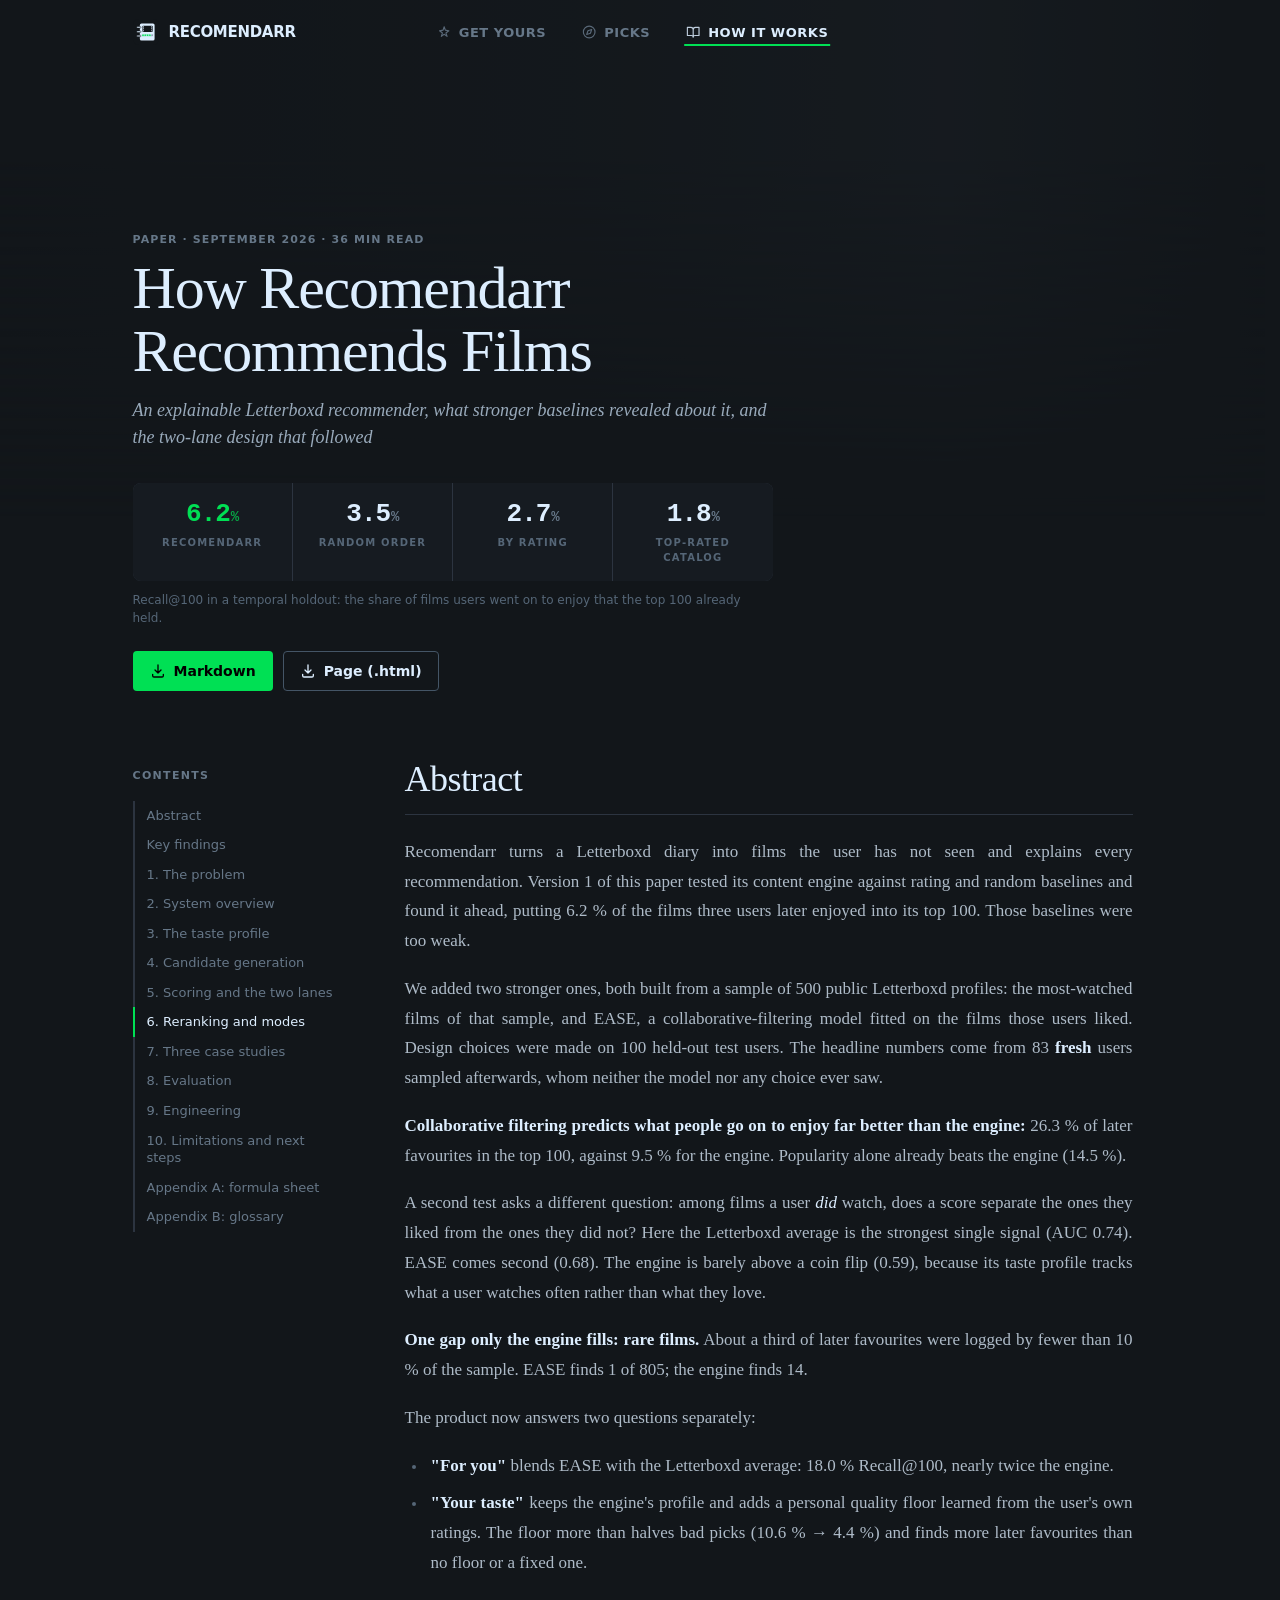
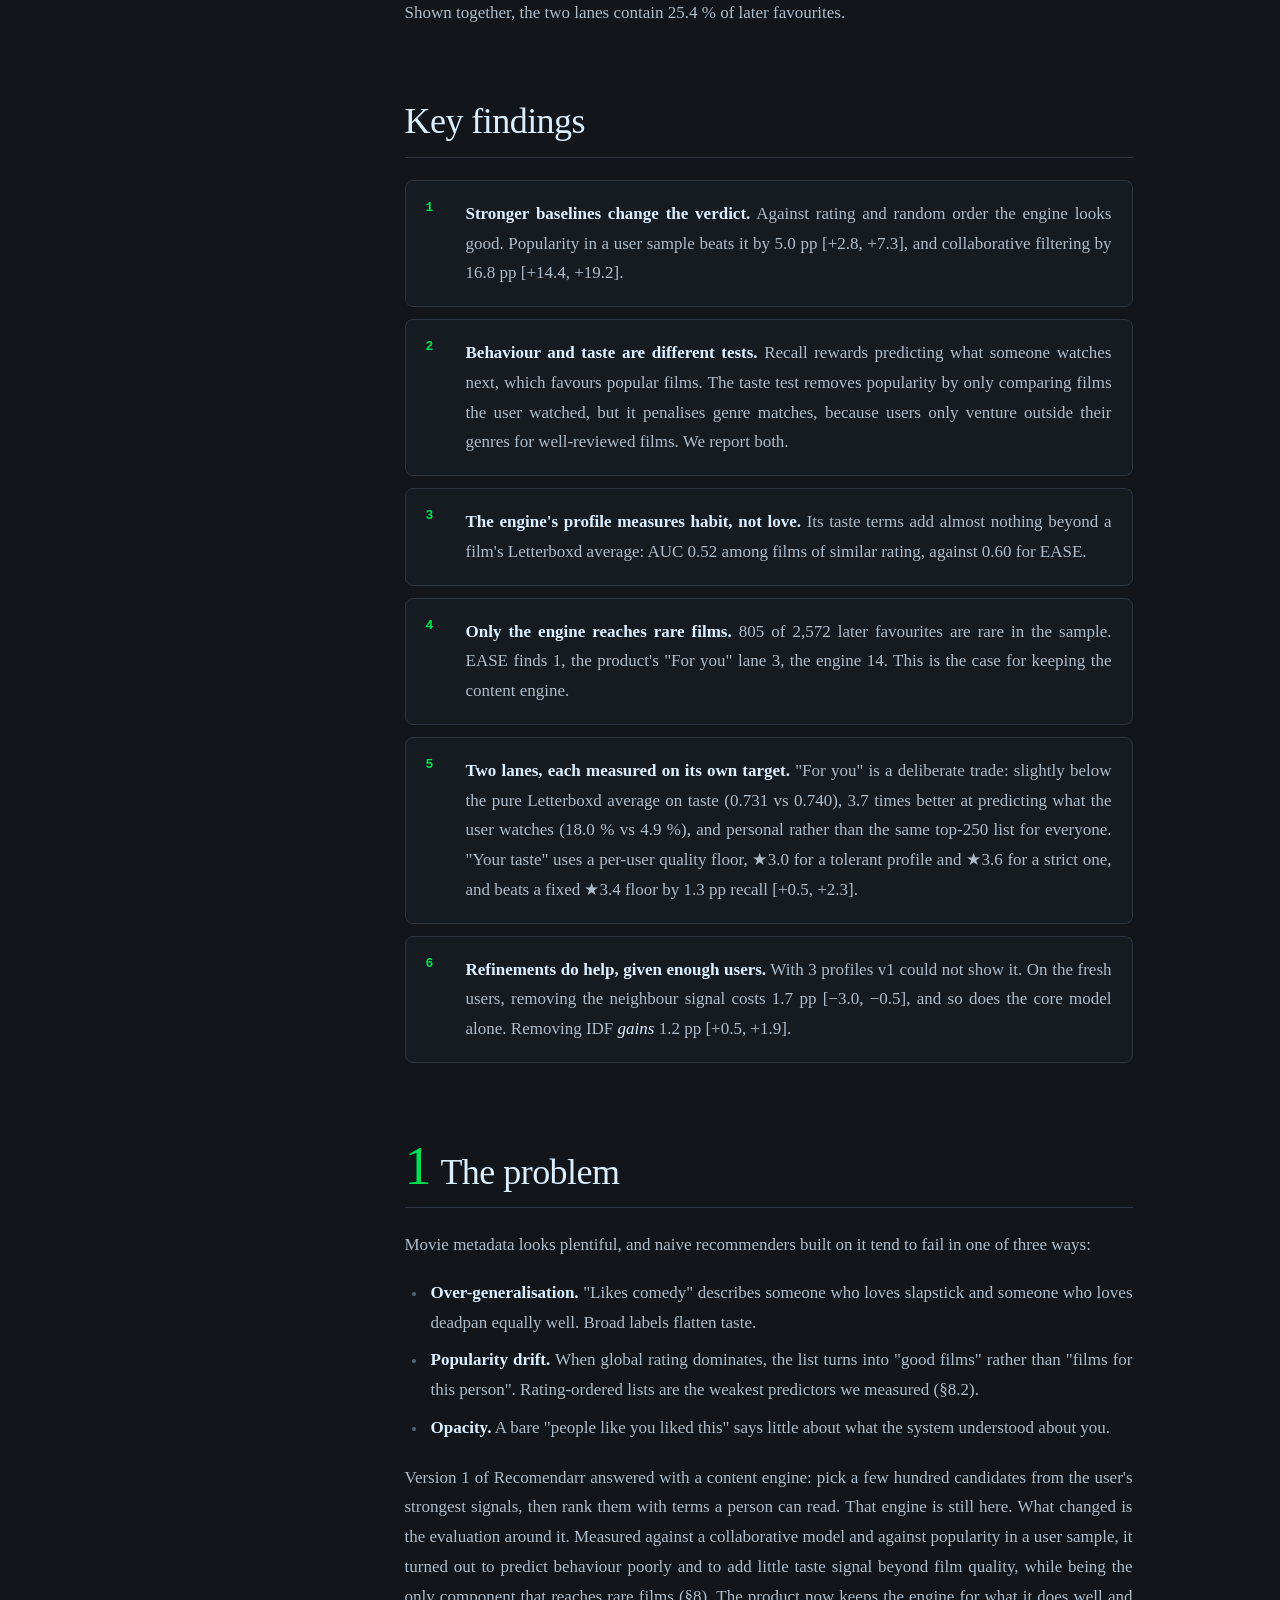
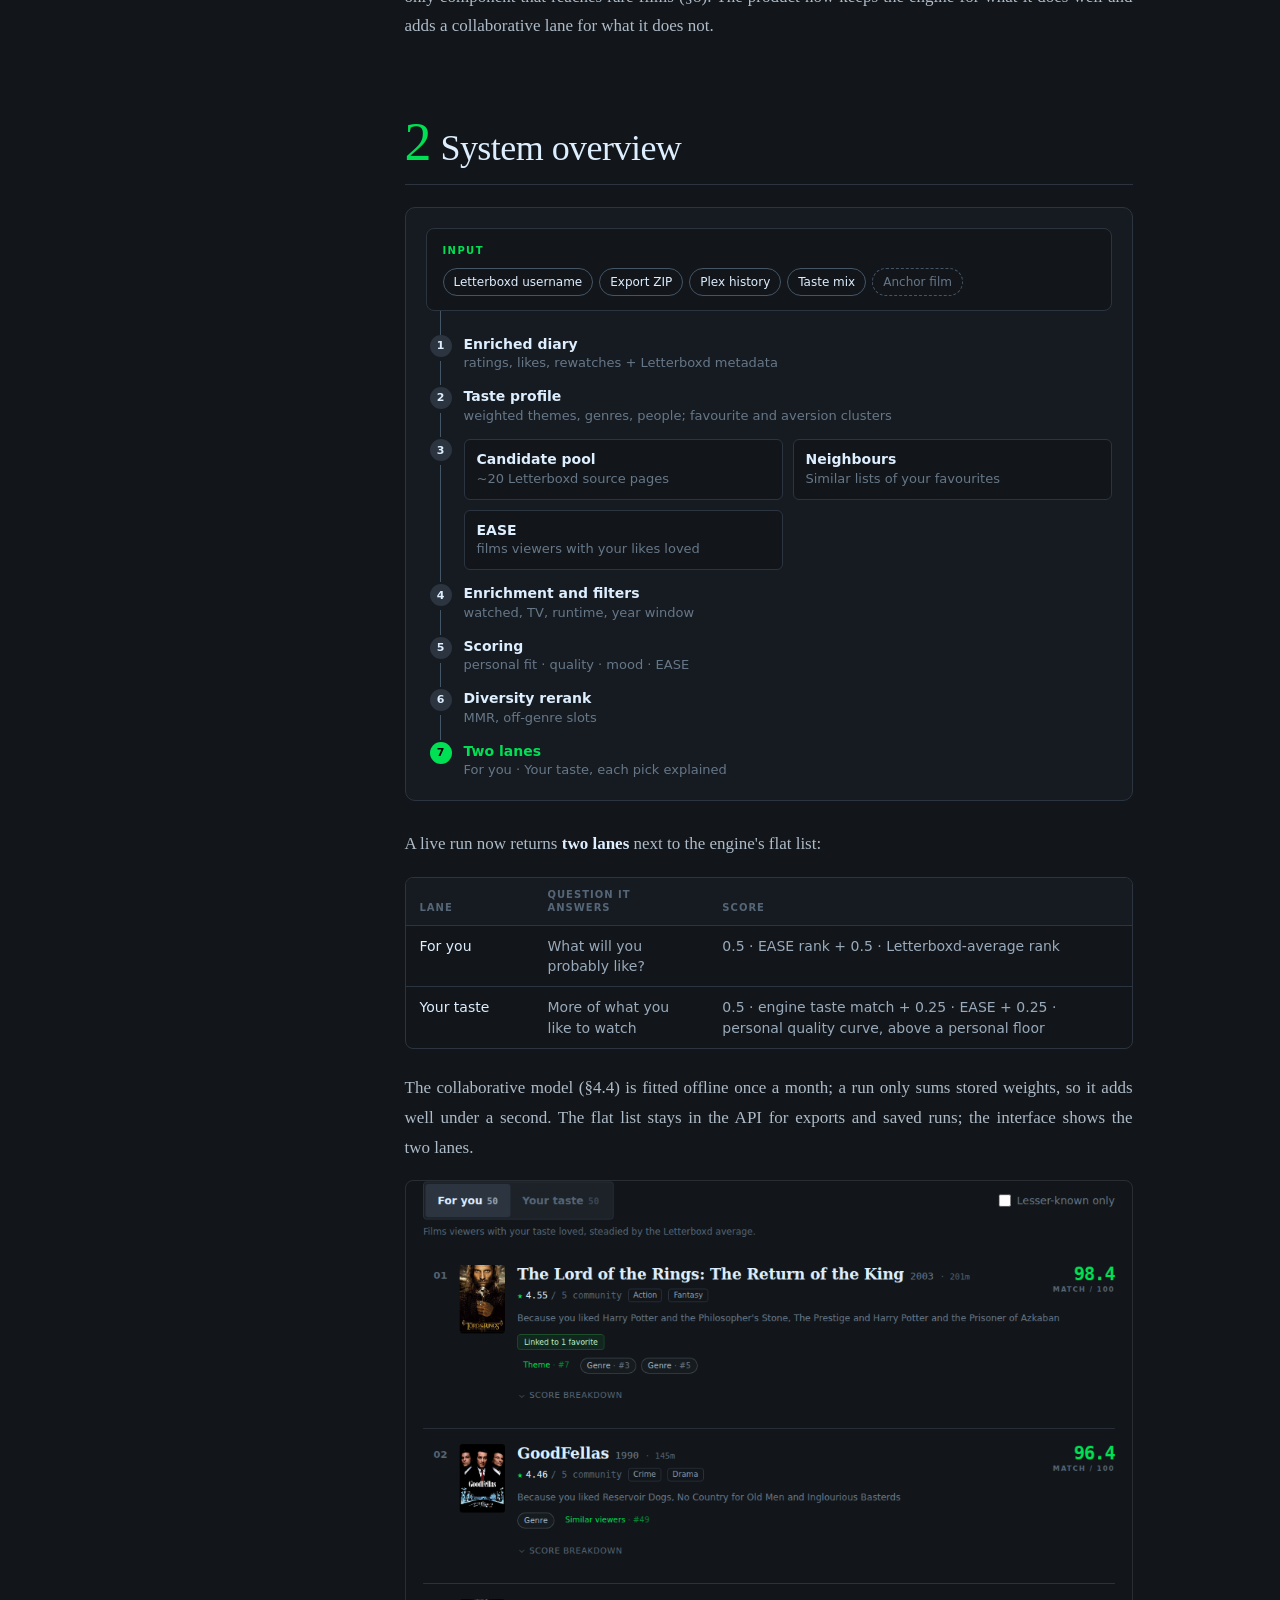
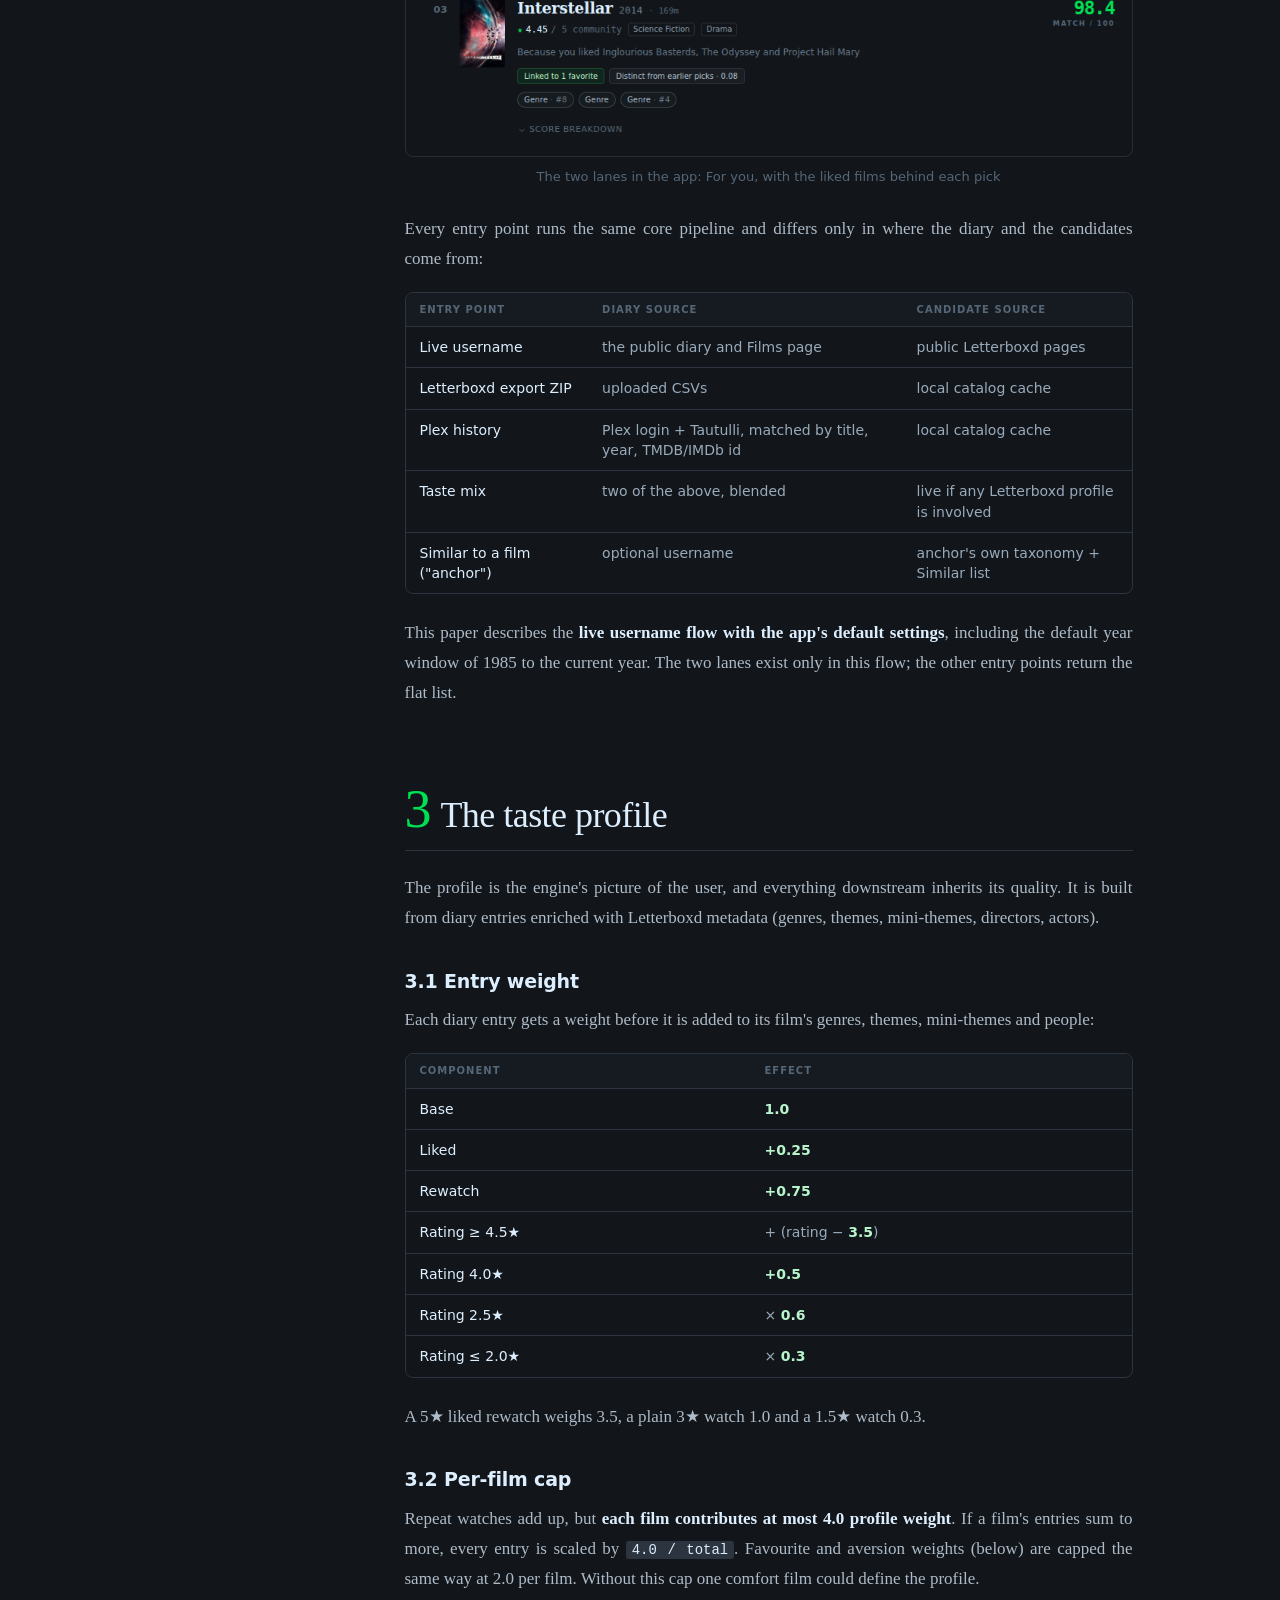
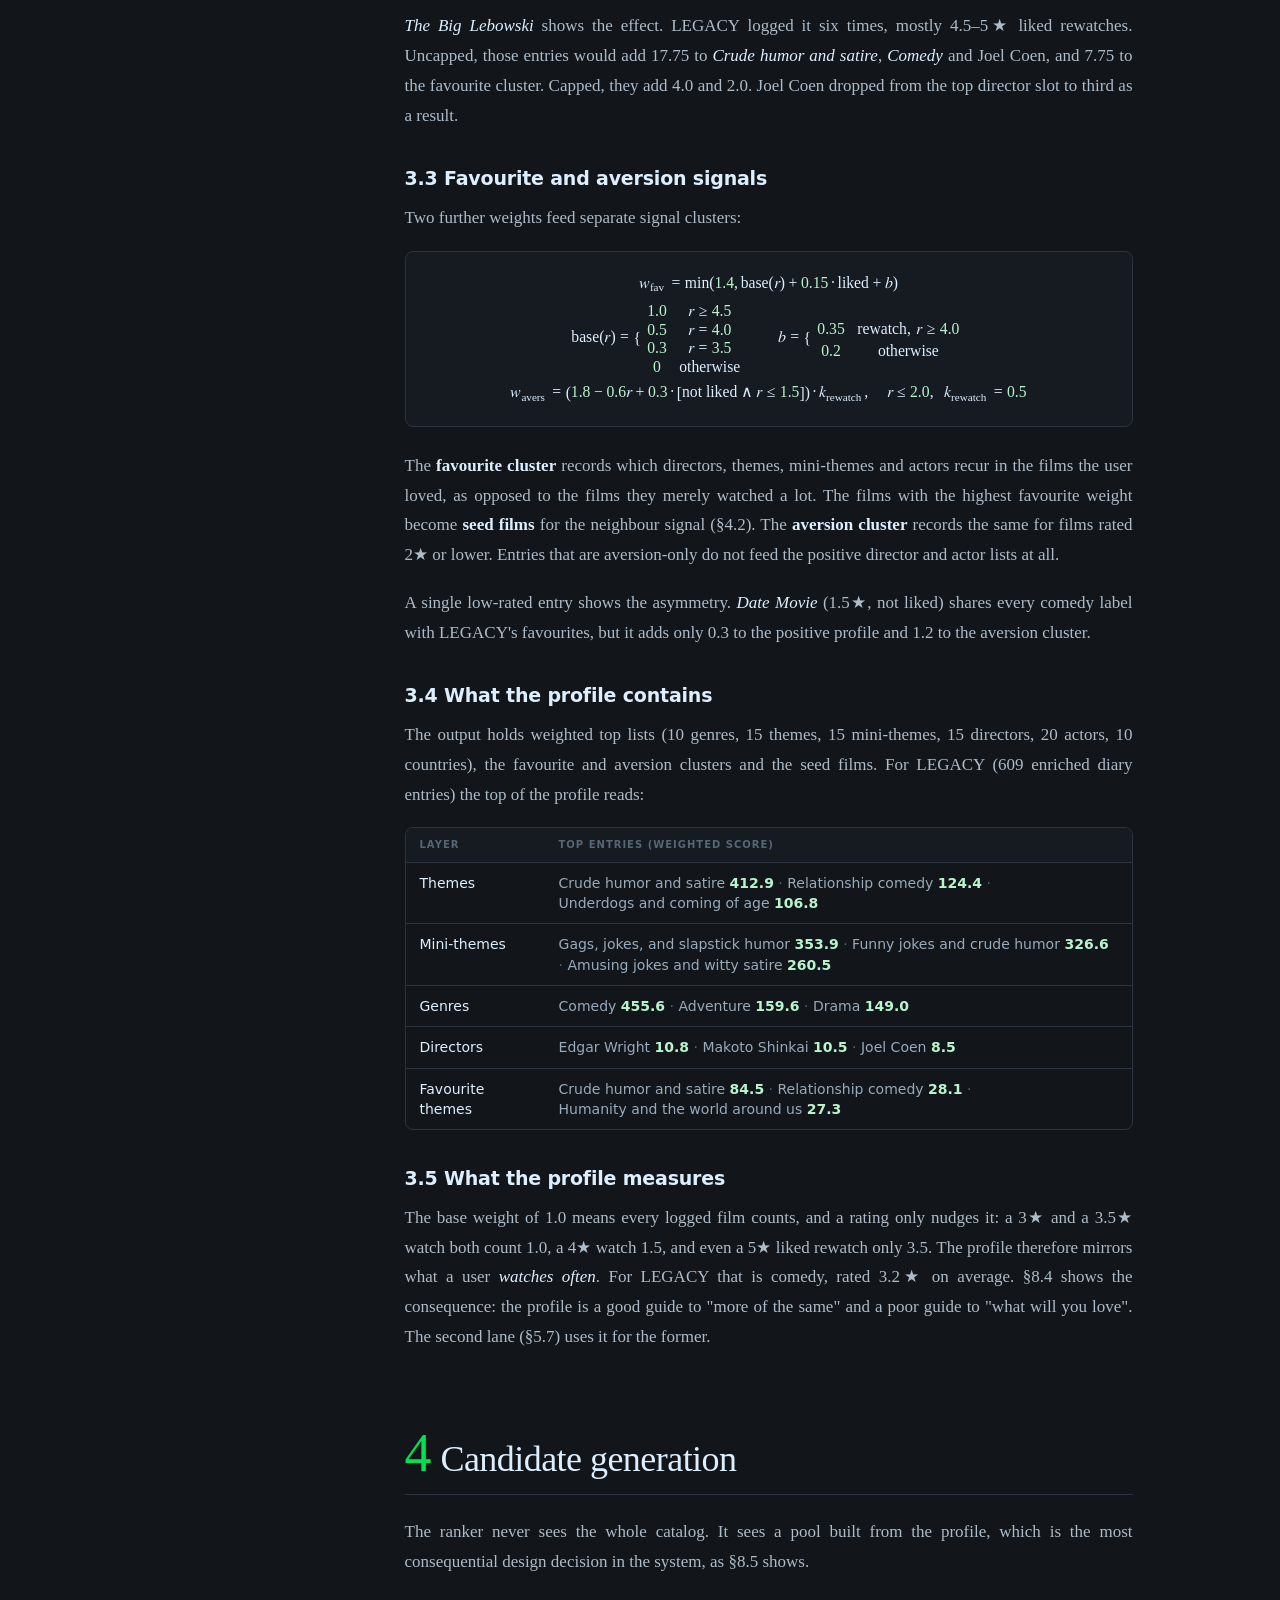
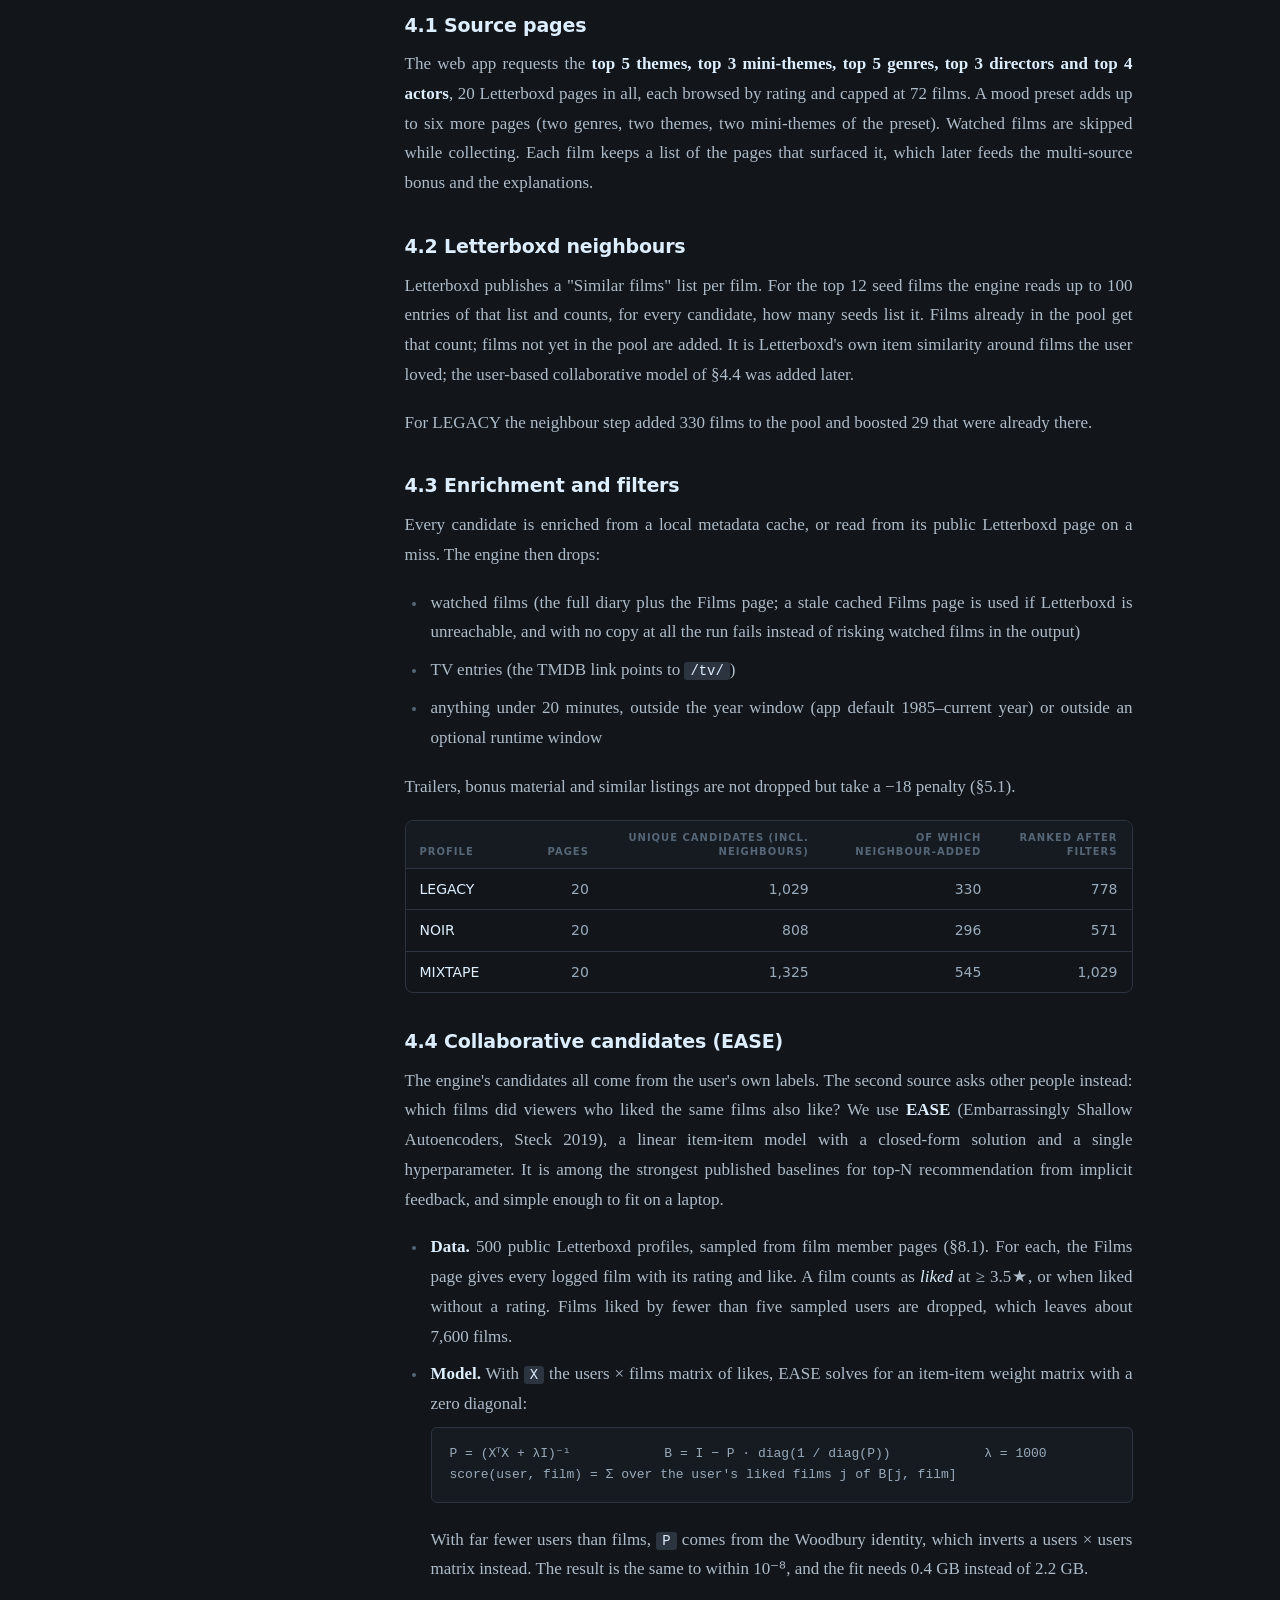
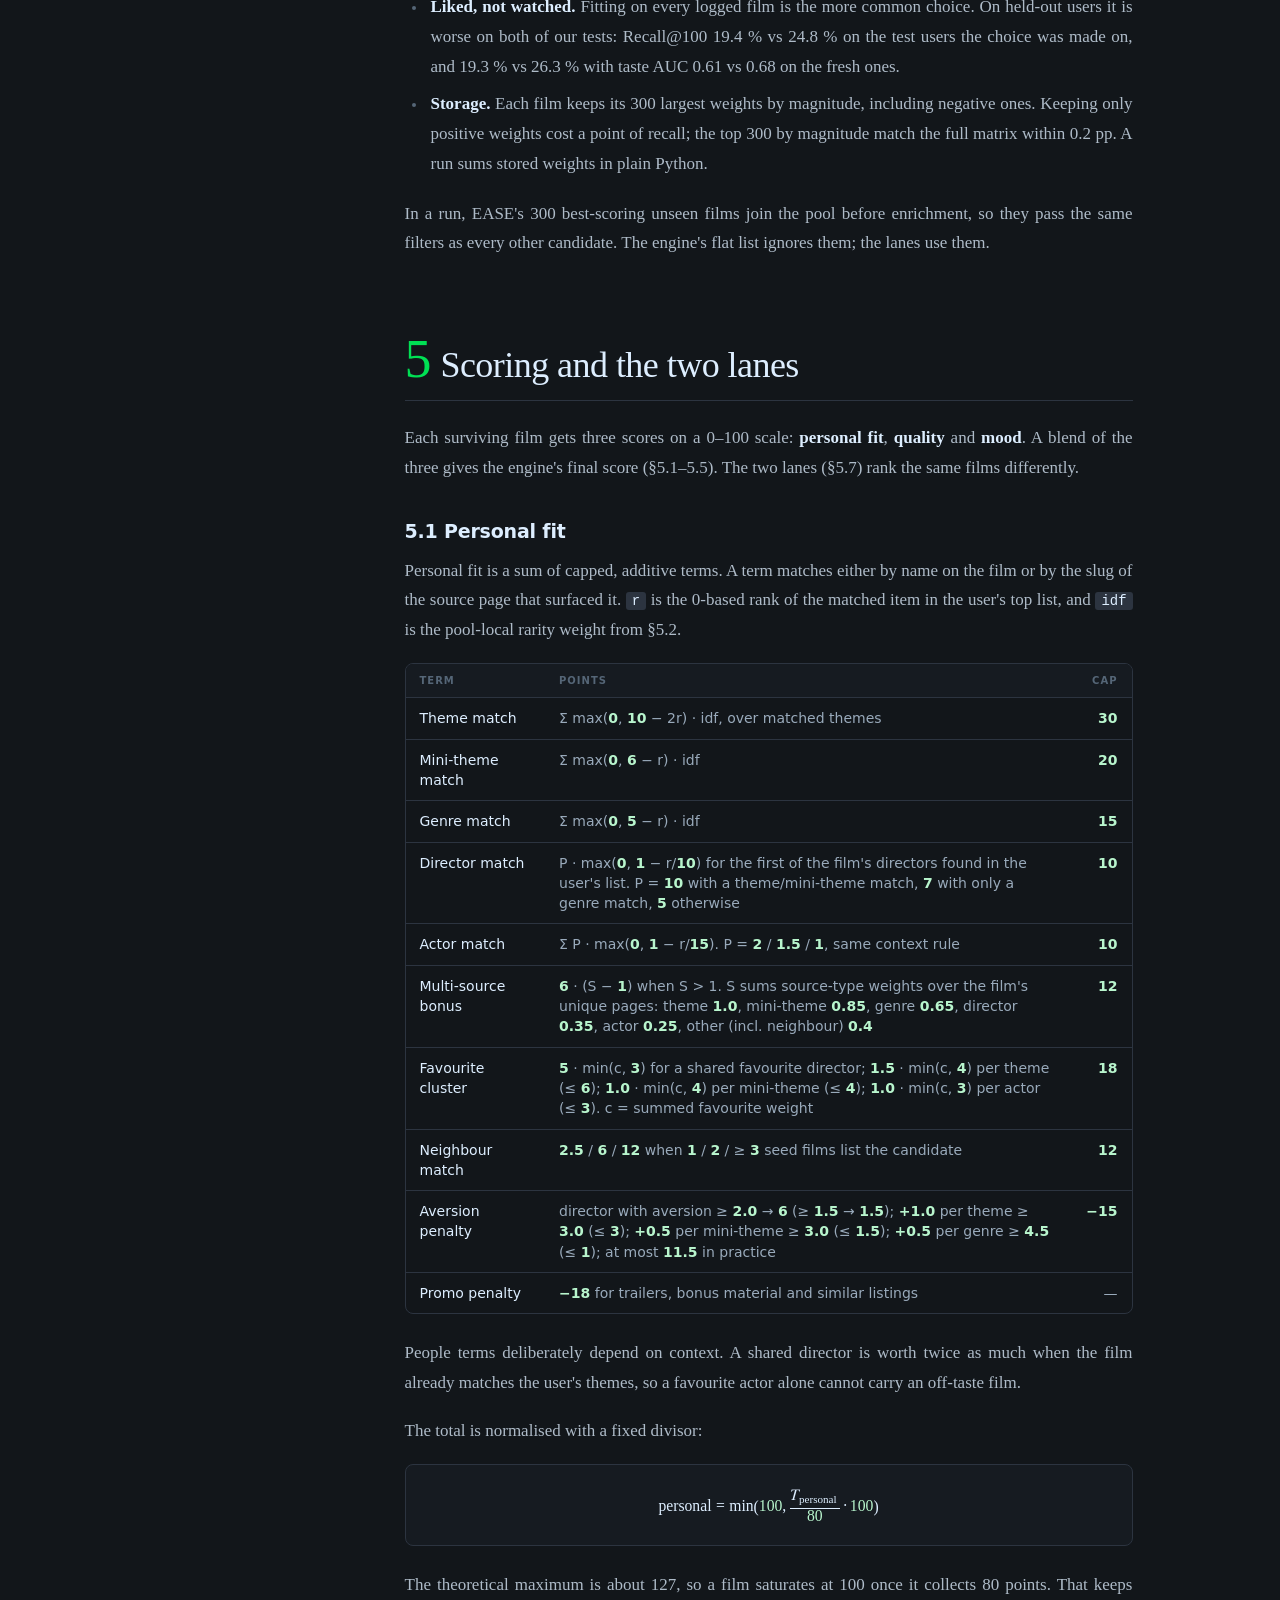
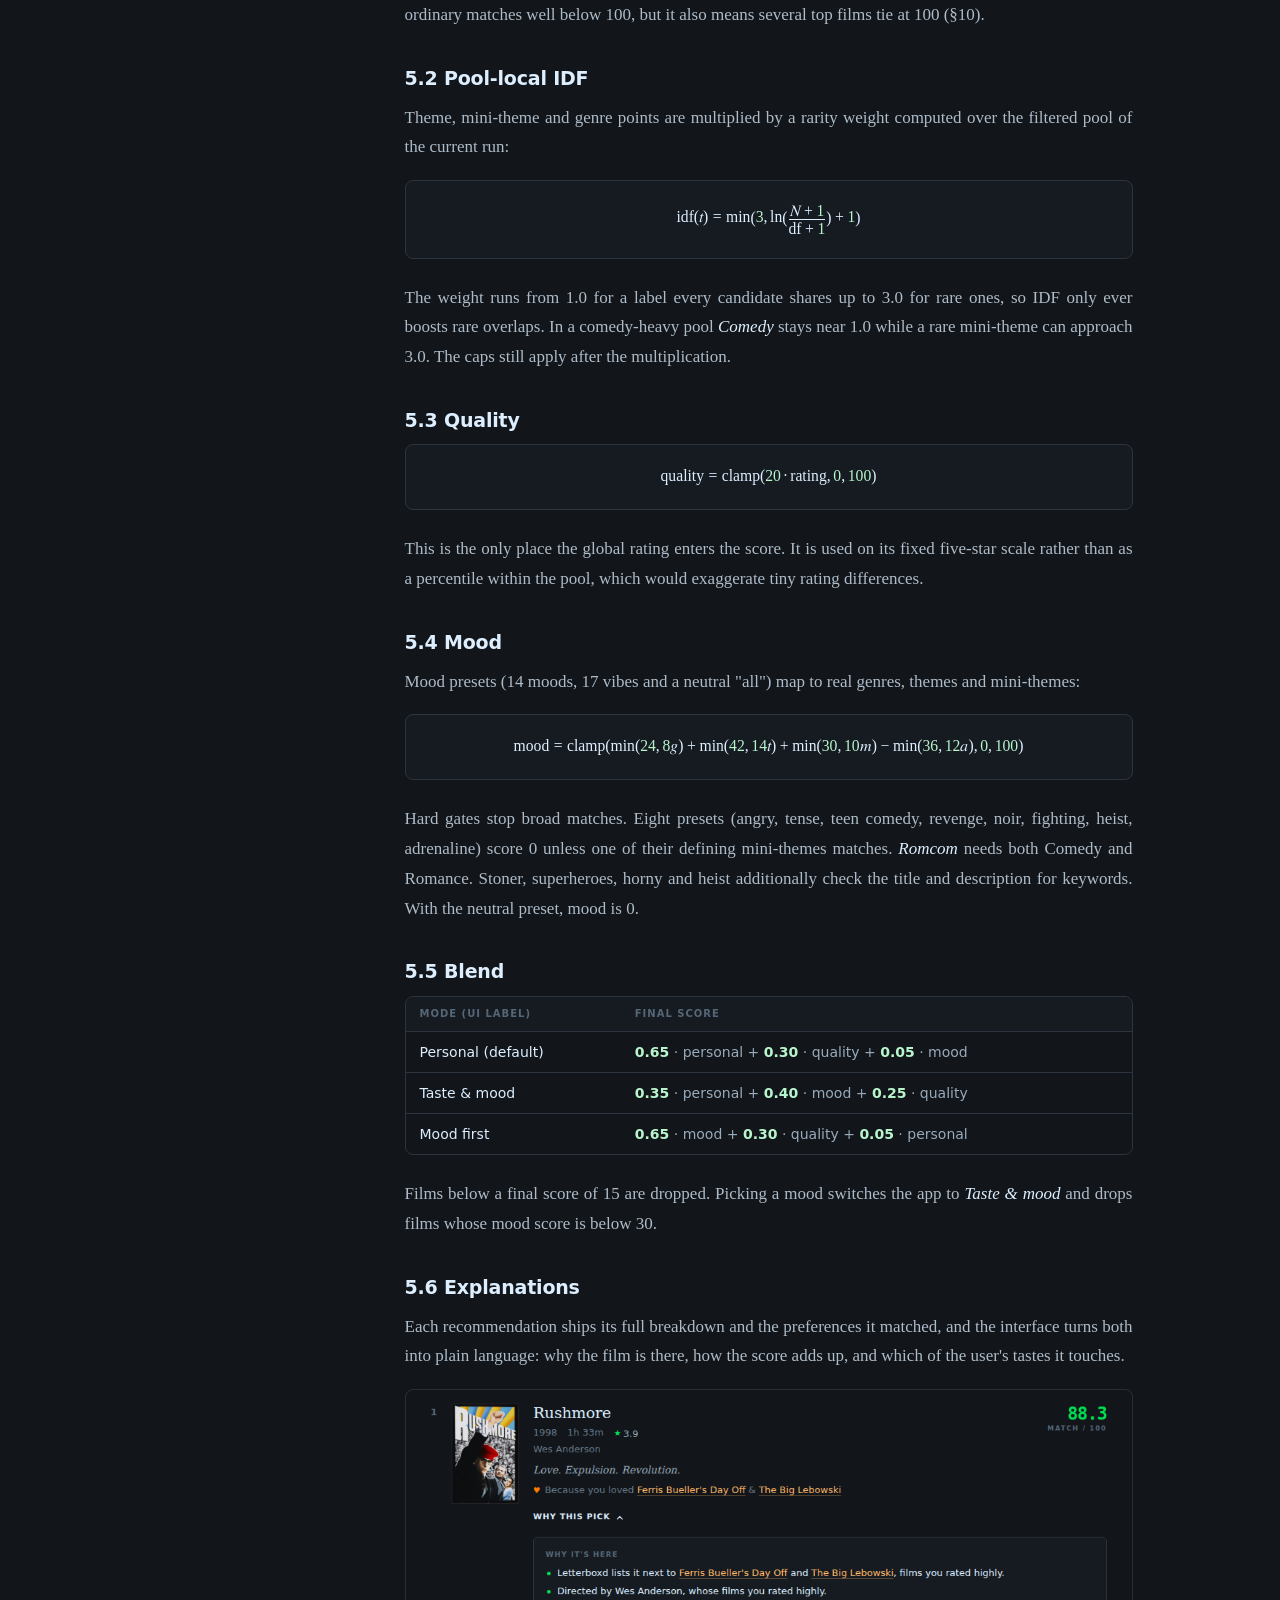
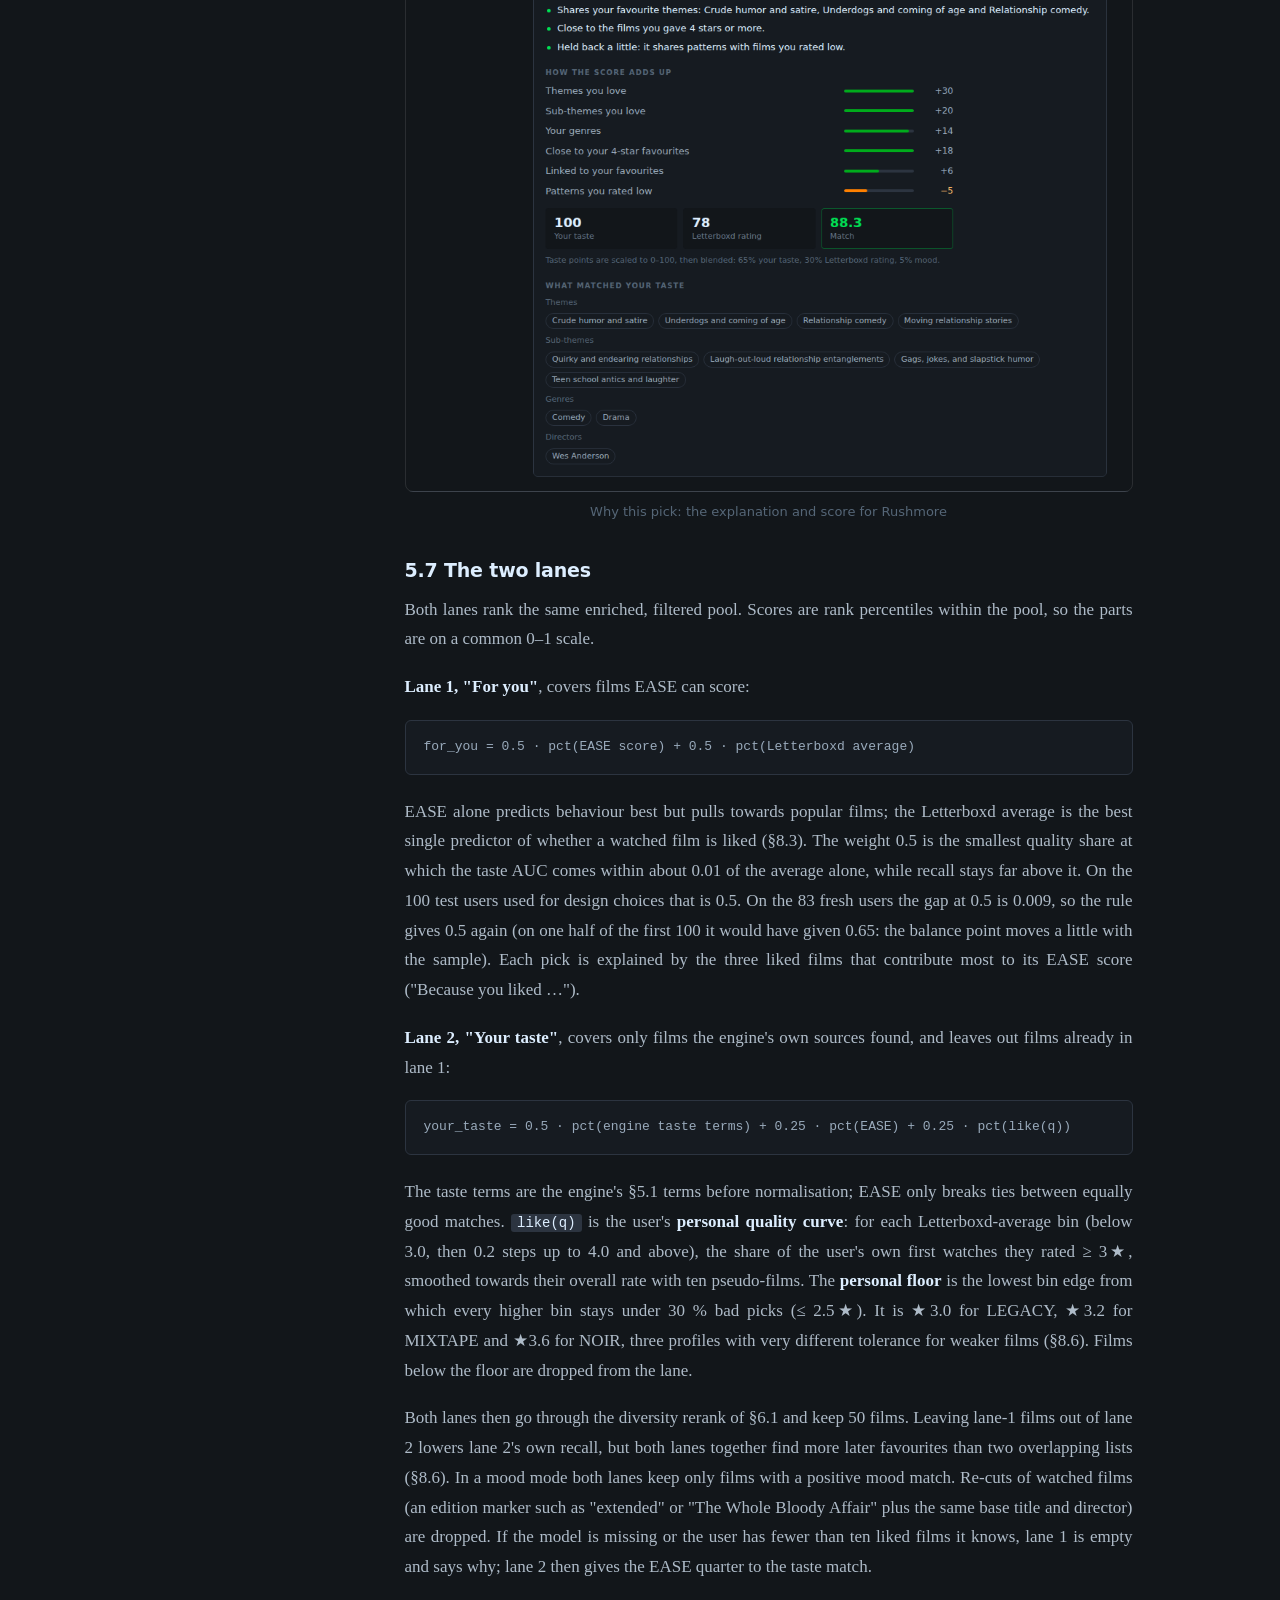
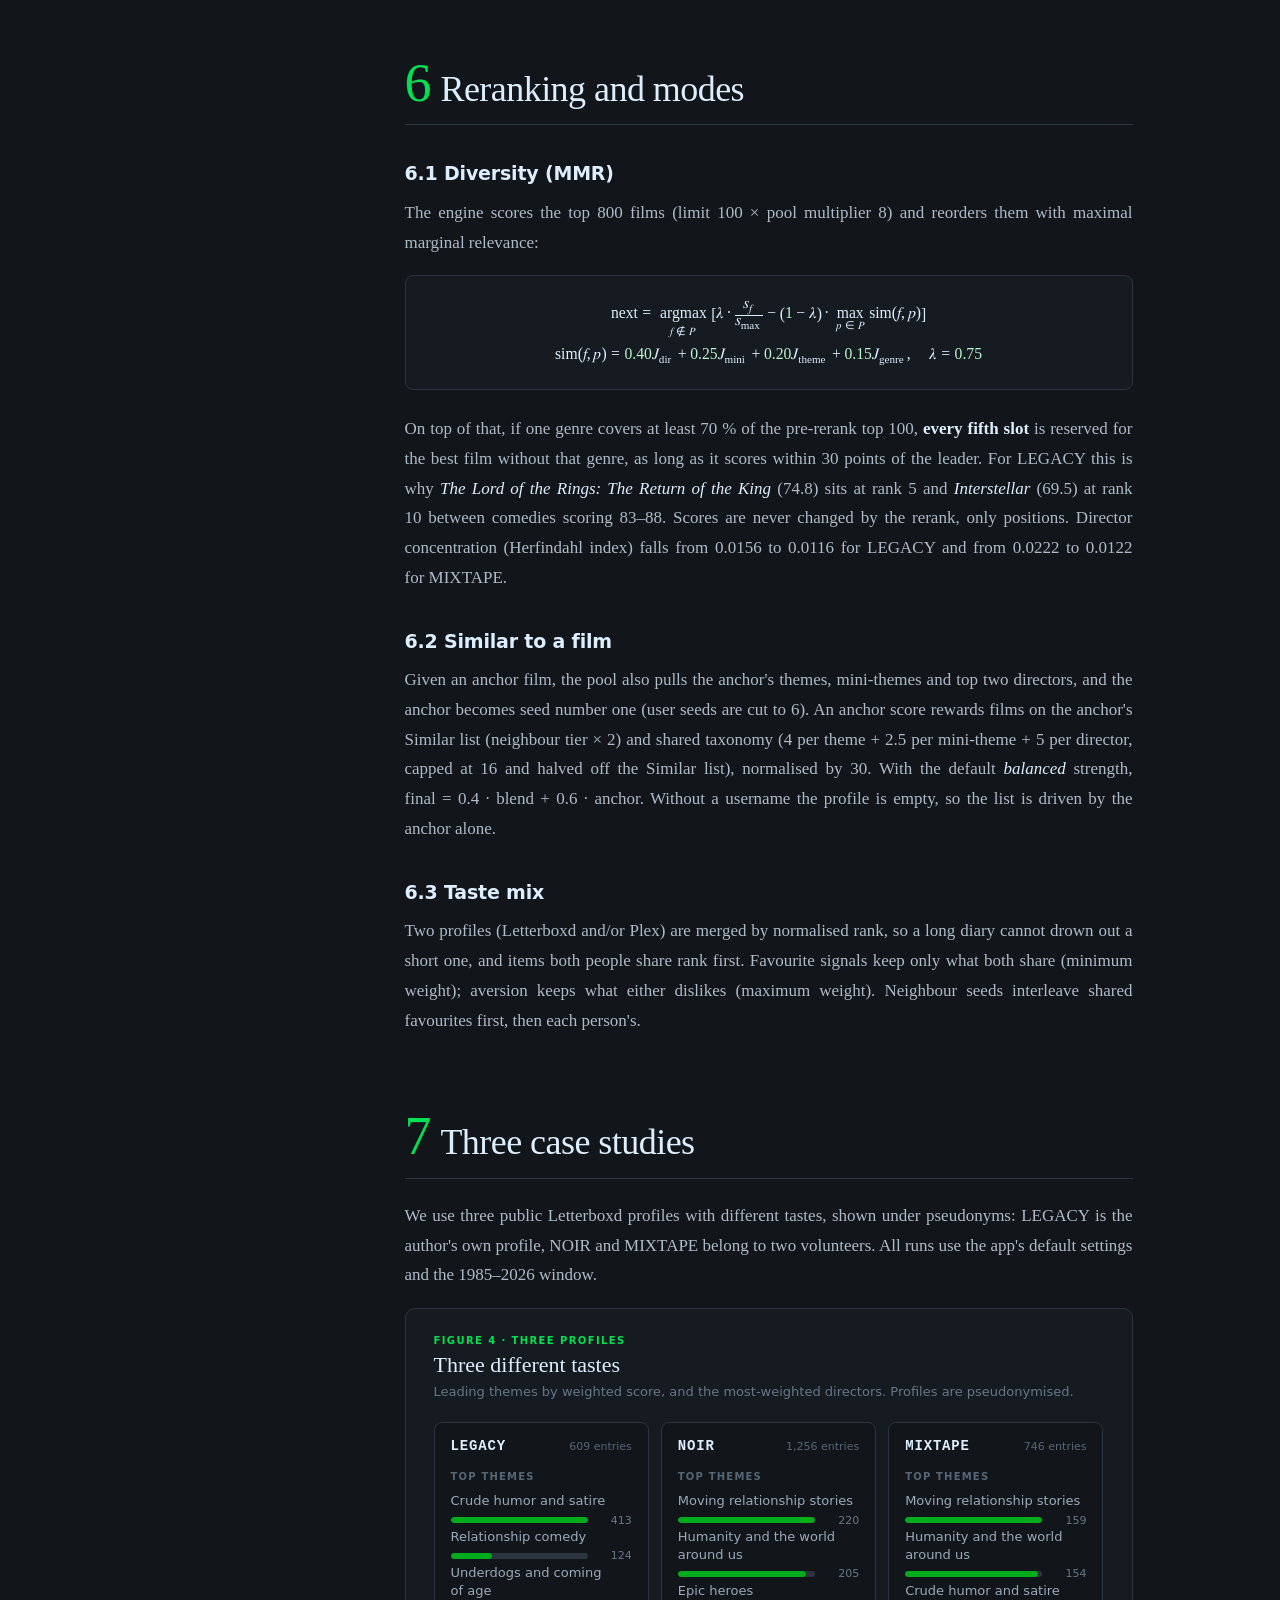
==== commit 95ac0b86: "Paper v2: stronger baselines, two tests and the two-lane design Re-rendered from letterboxd-recomend" ====
--- a/site/paper/index.html
+++ b/site/paper/index.html
@@ -4,7 +4,7 @@
 <meta charset="utf-8">
 <meta name="viewport" content="width=device-width, initial-scale=1, viewport-fit=cover">
 <title>How Recomendarr Recommends Films · Recomendarr</title>
-<meta name="description" content="How Recomendarr turns a Letterboxd diary into ranked film picks: An explainable, Letterboxd-native recommender: design, scoring model and a temporal holdout evaluation.">
+<meta name="description" content="How Recomendarr turns a Letterboxd diary into ranked film picks: An explainable Letterboxd recommender, what stronger baselines revealed about it, and the two-lane design that followed.">
 <link rel="canonical" href="https://recomendarr.nichtlegacy.com/paper/">
 <meta name="author" content="nichtlegacy">
 <meta name="color-scheme" content="dark">
@@ -15,7 +15,7 @@
 <meta property="og:site_name" content="Recomendarr">
 <meta property="og:url" content="https://recomendarr.nichtlegacy.com/paper/">
 <meta property="og:title" content="How Recomendarr Recommends Films">
-<meta property="og:description" content="An explainable, Letterboxd-native recommender: design, scoring model and a temporal holdout evaluation">
+<meta property="og:description" content="An explainable Letterboxd recommender, what stronger baselines revealed about it, and the two-lane design that followed">
 <meta property="og:image" content="https://recomendarr.nichtlegacy.com/og.png?v=__OG_V__">
 <meta property="og:image:type" content="image/png">
 <meta property="og:image:width" content="1200">
@@ -24,7 +24,7 @@
 <meta name="twitter:card" content="summary_large_image">
 <meta name="twitter:image" content="https://recomendarr.nichtlegacy.com/og.png?v=__OG_V__">
 <meta name="twitter:title" content="How Recomendarr Recommends Films">
-<meta name="twitter:description" content="An explainable, Letterboxd-native recommender: design, scoring model and a temporal holdout evaluation">
+<meta name="twitter:description" content="An explainable Letterboxd recommender, what stronger baselines revealed about it, and the two-lane design that followed">
 <link rel="icon" href="../favicon.ico" sizes="48x48">
 <link rel="icon" href="../icon.svg" type="image/svg+xml">
 <link rel="apple-touch-icon" href="../apple-touch-icon.png">
@@ -35,7 +35,7 @@
   "@context": "https://schema.org",
   "@type": "ScholarlyArticle",
   "headline": "How Recomendarr Recommends Films",
-  "alternativeHeadline": "An explainable, Letterboxd-native recommender: design, scoring model and a temporal holdout evaluation",
+  "alternativeHeadline": "An explainable Letterboxd recommender, what stronger baselines revealed about it, and the two-lane design that followed",
   "url": "https://recomendarr.nichtlegacy.com/paper/",
   "inLanguage": "en",
   "datePublished": "2026-09",
@@ -57,9 +57,9 @@
       </div>
     </nav>
     <div class="hero-body">
-      <p class="eyebrow">Paper · September 2026 · 22 min read</p>
+      <p class="eyebrow">Paper · September 2026 · 36 min read</p>
       <h1>How Recomendarr Recommends Films</h1>
-      <p class="lead">An explainable, Letterboxd-native recommender: design, scoring model and a temporal holdout evaluation</p>
+      <p class="lead">An explainable Letterboxd recommender, what stronger baselines revealed about it, and the two-lane design that followed</p>
       <dl class="stats">
         <div class="stat stat-main"><dt>Recomendarr</dt><dd class="num">6.2<small>%</small></dd></div>
         <div class="stat"><dt>Random order</dt><dd class="num">3.5<small>%</small></dd></div>
@@ -79,11 +79,11 @@
   <nav class="toc" aria-label="Contents">
     <details class="toc-box" open>
       <summary>Contents</summary>
-      <ol><li><a href="#abstract">Abstract</a></li><li><a href="#key-findings">Key findings</a></li><li><a href="#1-the-problem">1. The problem</a></li><li><a href="#2-system-overview">2. System overview</a></li><li><a href="#3-the-taste-profile">3. The taste profile</a></li><li><a href="#4-candidate-generation">4. Candidate generation</a></li><li><a href="#5-scoring">5. Scoring</a></li><li><a href="#6-reranking-and-modes">6. Reranking and modes</a></li><li><a href="#7-three-case-studies">7. Three case studies</a></li><li><a href="#8-evaluation">8. Evaluation</a></li><li><a href="#9-engineering">9. Engineering</a></li><li><a href="#10-limitations-and-next-steps">10. Limitations and next steps</a></li><li><a href="#appendix-a-formula-sheet">Appendix A: formula sheet</a></li><li><a href="#appendix-b-glossary">Appendix B: glossary</a></li></ol>
+      <ol><li><a href="#abstract">Abstract</a></li><li><a href="#key-findings">Key findings</a></li><li><a href="#1-the-problem">1. The problem</a></li><li><a href="#2-system-overview">2. System overview</a></li><li><a href="#3-the-taste-profile">3. The taste profile</a></li><li><a href="#4-candidate-generation">4. Candidate generation</a></li><li><a href="#5-scoring-and-the-two-lanes">5. Scoring and the two lanes</a></li><li><a href="#6-reranking-and-modes">6. Reranking and modes</a></li><li><a href="#7-three-case-studies">7. Three case studies</a></li><li><a href="#8-evaluation">8. Evaluation</a></li><li><a href="#9-engineering">9. Engineering</a></li><li><a href="#10-limitations-and-next-steps">10. Limitations and next steps</a></li><li><a href="#appendix-a-formula-sheet">Appendix A: formula sheet</a></li><li><a href="#appendix-b-glossary">Appendix B: glossary</a></li></ol>
     </details>
   </nav>
   <article class="paper">
-    <section id="abstract" class="paper-section"><h2>Abstract</h2><p>Recomendarr turns a Letterboxd diary into a ranked list of films the user has not seen, and shows the reason behind every point of every score. It does not learn embeddings or a neural ranker. It builds a weighted taste profile from ratings, likes and rewatches, uses that profile to pick about 20 Letterboxd pages as a candidate pool, adds films Letterboxd lists as similar to the user's favourites, and ranks the pool with a small set of capped, additive terms. A diversity pass then reorders the list.</p><p>We test the engine the way it runs in the web app, on three public profiles with different tastes. In a temporal holdout (train on the diary up to a date, try to predict the films the user first watched and enjoyed afterwards), the engine puts <strong>6.2 %</strong> of those films in its top 100. Random order over the same pool would find <strong>3.5 %</strong>, sorting it by Letterboxd rating finds <strong>2.7 %</strong>, and the highest-rated films of the whole 30,541-film catalog find <strong>1.8 %</strong>. The engine leads on all three profiles, and each gap lies outside a fold-bootstrap interval. The refinements added on top of the core taxonomy model (IDF weighting, aversion penalty, favourite cluster, neighbour signal, diversity) do not move Recall@100 by a clear margin, alone or together, and two of them point slightly the wrong way. The bigger limit is retrieval: only 27 % of the films users later enjoyed ever reach the candidate pool.</p></section><section id="key-findings" class="paper-section"><h2>Key findings</h2><ol class="findings"><li><p><strong>The engine beats rating and random baselines, 1.8–3.4×.</strong> 27 of 437 later-enjoyed films land in the top 100, against an expected 15.3 for random order over the same pool, 12 for that pool sorted by rating and 8 for the top-rated catalog.</p></li><li><p><strong>Retrieval, not ranking, is the bottleneck.</strong> Of the 437 films, 118 reached the pool. The ranker put 27 of those (22.9 %) into the top 100, about 1.8 times what a random order of the pool would.</p></li><li><p><strong>The refinements are not yet proven.</strong> No ablation changes Recall@100 beyond noise, and the core taxonomy model alone (24 hits) is statistically indistinguishable from the full engine. Turning the aversion penalty off helps a little (30 vs 27), turning IDF off a little more (34 vs 27, on all three profiles). Both stay documented as open questions, not settled wins.</p></li><li><p><strong>Every score is auditable.</strong> The final score of LEGACY's top pick, <em>Rushmore</em>, follows from its published terms to the decimal (§7.3). It also entered the pool only through Letterboxd's own similar-film lists.</p></li></ol></section><section id="1-the-problem" class="paper-section"><h2><span class="sec-num num">1</span>The problem</h2><p>Movie metadata looks plentiful, and naive recommenders built on it tend to fail in one of three ways:</p><ul><li><p><strong>Over-generalisation.</strong> "Likes comedy" describes someone who loves slapstick and someone who loves deadpan equally well. Broad labels flatten taste.</p></li><li><p><strong>Popularity drift.</strong> When global rating dominates, the list turns into "good films" rather than "films for this person". Our holdout agrees: the two rating-ordered baselines are the weakest we measured.</p></li><li><p><strong>Opacity.</strong> "People like you liked this" is a poor answer for a product whose value is showing what it understood about you.</p></li></ul><p>Recomendarr's answer is to spend the effort on two separate problems. First, pick the right few hundred candidates from the user's strongest signals. Second, rank them with terms a person can read.</p></section><section id="2-system-overview" class="paper-section"><h2><span class="sec-num num">2</span>System overview</h2>
+    <section id="abstract" class="paper-section"><h2>Abstract</h2><p>Recomendarr turns a Letterboxd diary into films the user has not seen and explains every recommendation. Version 1 of this paper tested its content engine against rating and random baselines and found it ahead, putting 6.2 % of the films three users later enjoyed into its top 100. Those baselines were too weak.</p><p>We added two stronger ones, both built from a sample of 500 public Letterboxd profiles: the most-watched films of that sample, and EASE, a collaborative-filtering model fitted on the films those users liked. Design choices were made on 100 held-out test users. The headline numbers come from 83 <strong>fresh</strong> users sampled afterwards, whom neither the model nor any choice ever saw.</p><p><strong>Collaborative filtering predicts what people go on to enjoy far better than the engine:</strong> 26.3 % of later favourites in the top 100, against 9.5 % for the engine. Popularity alone already beats the engine (14.5 %).</p><p>A second test asks a different question: among films a user <em>did</em> watch, does a score separate the ones they liked from the ones they did not? Here the Letterboxd average is the strongest single signal (AUC 0.74). EASE comes second (0.68). The engine is barely above a coin flip (0.59), because its taste profile tracks what a user watches often rather than what they love.</p><p><strong>One gap only the engine fills: rare films.</strong> About a third of later favourites were logged by fewer than 10 % of the sample. EASE finds 1 of 805; the engine finds 14.</p><p>The product now answers two questions separately:</p><ul><li><p><strong>"For you"</strong> blends EASE with the Letterboxd average: 18.0 % Recall@100, nearly twice the engine.</p></li><li><p><strong>"Your taste"</strong> keeps the engine's profile and adds a personal quality floor learned from the user's own ratings. The floor more than halves bad picks (10.6 % → 4.4 %) and finds more later favourites than no floor or a fixed one.</p></li></ul><p>Shown together, the two lanes contain 25.4 % of later favourites.</p></section><section id="key-findings" class="paper-section"><h2>Key findings</h2><ol class="findings"><li><p><strong>Stronger baselines change the verdict.</strong> Against rating and random order the engine looks good. Popularity in a user sample beats it by 5.0 pp [+2.8, +7.3], and collaborative filtering by 16.8 pp [+14.4, +19.2].</p></li><li><p><strong>Behaviour and taste are different tests.</strong> Recall rewards predicting what someone watches next, which favours popular films. The taste test removes popularity by only comparing films the user watched, but it penalises genre matches, because users only venture outside their genres for well-reviewed films. We report both.</p></li><li><p><strong>The engine's profile measures habit, not love.</strong> Its taste terms add almost nothing beyond a film's Letterboxd average: AUC 0.52 among films of similar rating, against 0.60 for EASE.</p></li><li><p><strong>Only the engine reaches rare films.</strong> 805 of 2,572 later favourites are rare in the sample. EASE finds 1, the product's "For you" lane 3, the engine 14. This is the case for keeping the content engine.</p></li><li><p><strong>Two lanes, each measured on its own target.</strong> "For you" is a deliberate trade: slightly below the pure Letterboxd average on taste (0.731 vs 0.740), 3.7 times better at predicting what the user watches (18.0 % vs 4.9 %), and personal rather than the same top-250 list for everyone. "Your taste" uses a per-user quality floor, ★3.0 for a tolerant profile and ★3.6 for a strict one, and beats a fixed ★3.4 floor by 1.3 pp recall [+0.5, +2.3].</p></li><li><p><strong>Refinements do help, given enough users.</strong> With 3 profiles v1 could not show it. On the fresh users, removing the neighbour signal costs 1.7 pp [−3.0, −0.5], and so does the core model alone. Removing IDF <em>gains</em> 1.2 pp [+0.5, +1.9].</p></li></ol></section><section id="1-the-problem" class="paper-section"><h2><span class="sec-num num">1</span>The problem</h2><p>Movie metadata looks plentiful, and naive recommenders built on it tend to fail in one of three ways:</p><ul><li><p><strong>Over-generalisation.</strong> "Likes comedy" describes someone who loves slapstick and someone who loves deadpan equally well. Broad labels flatten taste.</p></li><li><p><strong>Popularity drift.</strong> When global rating dominates, the list turns into "good films" rather than "films for this person". Rating-ordered lists are the weakest predictors we measured (§8.2).</p></li><li><p><strong>Opacity.</strong> A bare "people like you liked this" says little about what the system understood about you.</p></li></ul><p>Version 1 of Recomendarr answered with a content engine: pick a few hundred candidates from the user's strongest signals, then rank them with terms a person can read. That engine is still here. What changed is the evaluation around it. Measured against a collaborative model and against popularity in a user sample, it turned out to predict behaviour poorly and to add little taste signal beyond film quality, while being the only component that reaches rare films (§8). The product now keeps the engine for what it does well and adds a collaborative lane for what it does not.</p></section><section id="2-system-overview" class="paper-section"><h2><span class="sec-num num">2</span>System overview</h2>
 <figure class="pipeline" aria-label="System overview">
   <div class="pl-inputs">
     <span class="pl-kicker">Input</span>
@@ -95,13 +95,15 @@
     <li><strong>Enriched diary</strong><span>ratings, likes, rewatches + Letterboxd metadata</span></li>
     <li><strong>Taste profile</strong><span>weighted themes, genres, people; favourite and aversion clusters</span></li>
     <li class="pl-split"><div><strong>Candidate pool</strong><span>~20 Letterboxd source pages</span></div>
-      <div><strong>Neighbours</strong><span>Similar lists of your favourites</span></div></li>
+      <div><strong>Neighbours</strong><span>Similar lists of your favourites</span></div>
+      <div><strong>EASE</strong><span>films viewers with your likes loved</span></div></li>
     <li><strong>Enrichment and filters</strong><span>watched, TV, runtime, year window</span></li>
-    <li><strong>Scoring</strong><span>personal fit · quality · mood</span></li>
+    <li><strong>Scoring</strong><span>personal fit · quality · mood · EASE</span></li>
     <li><strong>Diversity rerank</strong><span>MMR, off-genre slots</span></li>
-    <li class="pl-out"><strong>Top 100</strong><span>with a breakdown for every score</span></li>
+    <li class="pl-out"><strong>Two lanes</strong><span>For you · Your taste, each pick explained</span></li>
   </ol>
-</figure><p>Every entry point runs the same core pipeline and differs only in where the diary and the candidates come from:</p><div class="table-wrap"><table><thead><tr><th class="left">Entry point</th><th class="left">Diary source</th><th class="left">Candidate source</th></tr></thead><tbody><tr><td class="left" data-label="Entry point">Live username</td><td class="left" data-label="Diary source">the public diary and Films page</td><td class="left" data-label="Candidate source">public Letterboxd pages</td></tr><tr><td class="left" data-label="Entry point">Letterboxd export ZIP</td><td class="left" data-label="Diary source">uploaded CSVs</td><td class="left" data-label="Candidate source">local catalog cache</td></tr><tr><td class="left" data-label="Entry point">Plex history</td><td class="left" data-label="Diary source">Plex login + Tautulli, matched by title, year, TMDB/IMDb id</td><td class="left" data-label="Candidate source">local catalog cache</td></tr><tr><td class="left" data-label="Entry point">Taste mix</td><td class="left" data-label="Diary source">two of the above, blended</td><td class="left" data-label="Candidate source">live if any Letterboxd profile is involved</td></tr><tr><td class="left" data-label="Entry point">Similar to a film ("anchor")</td><td class="left" data-label="Diary source">optional username</td><td class="left" data-label="Candidate source">anchor's own taxonomy + Similar list</td></tr></tbody></table></div><p>This paper describes the <strong>live username flow with the app's default settings</strong>, which is what users see, including the default year window of 1985 to the current year.</p></section><section id="3-the-taste-profile" class="paper-section"><h2><span class="sec-num num">3</span>The taste profile</h2><p>The profile is the engine's picture of the user, and everything downstream inherits its quality. It is built from diary entries enriched with Letterboxd metadata (genres, themes, mini-themes, directors, actors).</p><h3 id="31-entry-weight">3.1 Entry weight</h3><p>Each diary entry gets a weight before it is added to its film's genres, themes, mini-themes and people:</p><div class="table-wrap"><table><thead><tr><th class="left">Component</th><th class="left">Effect</th></tr></thead><tbody><tr><td class="left" data-label="Component">Base</td><td class="left" data-label="Effect"><span class="score num">1.0</span></td></tr><tr><td class="left" data-label="Component">Liked</td><td class="left" data-label="Effect"><span class="score num">+0.25</span></td></tr><tr><td class="left" data-label="Component">Rewatch</td><td class="left" data-label="Effect"><span class="score num">+0.75</span></td></tr><tr><td class="left" data-label="Component">Rating ≥ 4.5★</td><td class="left" data-label="Effect">+ (rating − <span class="score num">3.5</span>)</td></tr><tr><td class="left" data-label="Component">Rating 4.0★</td><td class="left" data-label="Effect"><span class="score num">+0.5</span></td></tr><tr><td class="left" data-label="Component">Rating 2.5★</td><td class="left" data-label="Effect">× <span class="score num">0.6</span></td></tr><tr><td class="left" data-label="Component">Rating ≤ 2.0★</td><td class="left" data-label="Effect">× <span class="score num">0.3</span></td></tr></tbody></table></div><p>A 5★ liked rewatch weighs 3.5, a plain 3★ watch 1.0 and a 1.5★ watch 0.3.</p><h3 id="32-per-film-cap">3.2 Per-film cap</h3><p>Repeat watches add up, but <strong>each film contributes at most 4.0 profile weight</strong>. If a film's entries sum to more, every entry is scaled by <code>4.0 / total</code>. Favourite and aversion weights (below) are capped the same way at 2.0 per film. Without this cap one comfort film could define the profile.</p><p><em>The Big Lebowski</em> shows the effect. LEGACY logged it six times, mostly 4.5–5★ liked rewatches. Uncapped, those entries would add 17.75 to <em>Crude humor and satire</em>, <em>Comedy</em> and Joel Coen, and 7.75 to the favourite cluster. Capped, they add 4.0 and 2.0. Joel Coen dropped from the top director slot to third as a result.</p><h3 id="33-favourite-and-aversion-signals">3.3 Favourite and aversion signals</h3><p>Two further weights feed separate signal clusters:</p><div class="formula"><math display="block"><mrow><msub><mi>w</mi><mtext>fav</mtext></msub><mo>=</mo><mrow><mi mathvariant="normal">min</mi><mo stretchy="false">(</mo><mn>1.4</mn><mo>,</mo><mrow><mi mathvariant="normal">base</mi><mo stretchy="false">(</mo><mi>r</mi><mo stretchy="false">)</mo></mrow><mo>+</mo><mn>0.15</mn><mo>·</mo><mtext>liked</mtext><mo>+</mo><mi>b</mi><mo stretchy="false">)</mo></mrow></mrow></math><math display="block"><mrow><mrow><mi mathvariant="normal">base</mi><mo stretchy="false">(</mo><mi>r</mi><mo stretchy="false">)</mo></mrow><mo>=</mo><mrow><mo>{</mo><mtable columnalign="left left" columnspacing="1.2em"><mtr><mtd><mrow><mn>1.0</mn></mrow></mtd><mtd><mrow><mi>r</mi><mo>≥</mo><mn>4.5</mn></mrow></mtd></mtr><mtr><mtd><mrow><mn>0.5</mn></mrow></mtd><mtd><mrow><mi>r</mi><mo>=</mo><mn>4.0</mn></mrow></mtd></mtr><mtr><mtd><mrow><mn>0.3</mn></mrow></mtd><mtd><mrow><mi>r</mi><mo>=</mo><mn>3.5</mn></mrow></mtd></mtr><mtr><mtd><mrow><mn>0</mn></mrow></mtd><mtd><mrow><mtext>otherwise</mtext></mrow></mtd></mtr></mtable></mrow><mspace width="2em"/><mi>b</mi><mo>=</mo><mrow><mo>{</mo><mtable columnalign="left left" columnspacing="1.2em"><mtr><mtd><mrow><mn>0.35</mn></mrow></mtd><mtd><mrow><mtext>rewatch,</mtext><mspace width="0.35em"/><mi>r</mi><mo>≥</mo><mn>4.0</mn></mrow></mtd></mtr><mtr><mtd><mrow><mn>0.2</mn></mrow></mtd><mtd><mrow><mtext>otherwise</mtext></mrow></mtd></mtr></mtable></mrow></mrow></math><math display="block"><mrow><msub><mi>w</mi><mtext>avers</mtext></msub><mo>=</mo><mrow><mo>(</mo><mn>1.8</mn><mo>−</mo><mn>0.6</mn><mi>r</mi><mo>+</mo><mn>0.3</mn><mo>·</mo><mrow><mo>[</mo><mtext>not liked</mtext><mo>∧</mo><mi>r</mi><mo>≤</mo><mn>1.5</mn><mo>]</mo></mrow><mo>)</mo></mrow><mo>·</mo><msub><mi>k</mi><mtext>rewatch</mtext></msub><mo>,</mo><mspace width="1em"/><mi>r</mi><mo>≤</mo><mn>2.0</mn><mo>,</mo><mspace width="0.5em"/><msub><mi>k</mi><mtext>rewatch</mtext></msub><mo>=</mo><mn>0.5</mn></mrow></math></div><p>The <strong>favourite cluster</strong> records which directors, themes, mini-themes and actors recur in the films the user loved, as opposed to the films they merely watched a lot. The films with the highest favourite weight become <strong>seed films</strong> for the neighbour signal (§4.2). The <strong>aversion cluster</strong> records the same for films rated 2★ or lower. Entries that are aversion-only do not feed the positive director and actor lists at all.</p><p>A single low-rated entry shows the asymmetry. <em>Date Movie</em> (1.5★, not liked) shares every comedy label with LEGACY's favourites, but it adds only 0.3 to the positive profile and 1.2 to the aversion cluster.</p><h3 id="34-what-the-profile-contains">3.4 What the profile contains</h3><p>The output holds weighted top lists (10 genres, 15 themes, 15 mini-themes, 15 directors, 20 actors, 10 countries), the favourite and aversion clusters and the seed films. For LEGACY (609 enriched diary entries) the top of the profile reads:</p><div class="table-wrap"><table><thead><tr><th class="left">Layer</th><th class="left">Top entries (weighted score)</th></tr></thead><tbody><tr><td class="left" data-label="Layer">Themes</td><td class="left" data-label="Top entries (weighted score)"><span class="entry">Crude humor and satire <span class="score num">412.9</span></span><span class="sep" aria-hidden="true"> · </span><span class="entry">Relationship comedy <span class="score num">124.4</span></span><span class="sep" aria-hidden="true"> · </span><span class="entry">Underdogs and coming of age <span class="score num">106.8</span></span></td></tr><tr><td class="left" data-label="Layer">Mini-themes</td><td class="left" data-label="Top entries (weighted score)"><span class="entry">Gags, jokes, and slapstick humor <span class="score num">353.9</span></span><span class="sep" aria-hidden="true"> · </span><span class="entry">Funny jokes and crude humor <span class="score num">326.6</span></span><span class="sep" aria-hidden="true"> · </span><span class="entry">Amusing jokes and witty satire <span class="score num">260.5</span></span></td></tr><tr><td class="left" data-label="Layer">Genres</td><td class="left" data-label="Top entries (weighted score)"><span class="entry">Comedy <span class="score num">455.6</span></span><span class="sep" aria-hidden="true"> · </span><span class="entry">Adventure <span class="score num">159.6</span></span><span class="sep" aria-hidden="true"> · </span><span class="entry">Drama <span class="score num">149.0</span></span></td></tr><tr><td class="left" data-label="Layer">Directors</td><td class="left" data-label="Top entries (weighted score)"><span class="entry">Edgar Wright <span class="score num">10.8</span></span><span class="sep" aria-hidden="true"> · </span><span class="entry">Makoto Shinkai <span class="score num">10.5</span></span><span class="sep" aria-hidden="true"> · </span><span class="entry">Joel Coen <span class="score num">8.5</span></span></td></tr><tr><td class="left" data-label="Layer">Favourite themes</td><td class="left" data-label="Top entries (weighted score)"><span class="entry">Crude humor and satire <span class="score num">84.5</span></span><span class="sep" aria-hidden="true"> · </span><span class="entry">Relationship comedy <span class="score num">28.1</span></span><span class="sep" aria-hidden="true"> · </span><span class="entry">Humanity and the world around us <span class="score num">27.3</span></span></td></tr></tbody></table></div></section><section id="4-candidate-generation" class="paper-section"><h2><span class="sec-num num">4</span>Candidate generation</h2><p>The ranker never sees the whole catalog. It sees a pool built from the profile, which is the most consequential design decision in the system, as §8.3 shows.</p><h3 id="41-source-pages">4.1 Source pages</h3><p>The web app requests the <strong>top 5 themes, top 3 mini-themes, top 5 genres, top 3 directors and top 4 actors</strong>, 20 Letterboxd pages in all, each browsed by rating and capped at 72 films. A mood preset adds up to six more pages (two genres, two themes, two mini-themes of the preset). Watched films are skipped while collecting. Each film keeps a list of the pages that surfaced it, which later feeds the multi-source bonus and the explanations.</p><h3 id="42-letterboxd-neighbours">4.2 Letterboxd neighbours</h3><p>Letterboxd publishes a "Similar films" list per film. For the top 12 seed films the engine reads up to 100 entries of that list and counts, for every candidate, how many seeds list it. Films already in the pool get that count; films not yet in the pool are added. This is the system's only collaborative signal, and it is deliberately narrow: it is Letterboxd's item similarity around films the user loved, not a user-user model.</p><p>For LEGACY the neighbour step added 330 films to the pool and boosted 29 that were already there.</p><h3 id="43-enrichment-and-filters">4.3 Enrichment and filters</h3><p>Every candidate is enriched from a local metadata cache, or read from its public Letterboxd page on a miss. The engine then drops:</p><ul><li><p>watched films (the full diary plus the Films page; a stale cached Films page is used if Letterboxd is unreachable, and with no copy at all the run fails instead of risking watched films in the output)</p></li><li><p>TV entries (the TMDB link points to <code>/tv/</code>)</p></li><li><p>anything under 20 minutes, outside the year window (app default 1985–current year) or outside an optional runtime window</p></li></ul><p>Trailers, bonus material and similar listings are not dropped but take a −18 penalty (§5.1).</p><div class="table-wrap stack"><table><thead><tr><th class="left">Profile</th><th class="right">Pages</th><th class="right">Unique candidates (incl. neighbours)</th><th class="right">of which neighbour-added</th><th class="right">Ranked after filters</th></tr></thead><tbody><tr><td class="left" data-label="Profile">LEGACY</td><td class="right" data-label="Pages">20</td><td class="right" data-label="Unique candidates (incl. neighbours)">1,029</td><td class="right" data-label="of which neighbour-added">330</td><td class="right" data-label="Ranked after filters">778</td></tr><tr><td class="left" data-label="Profile">NOIR</td><td class="right" data-label="Pages">20</td><td class="right" data-label="Unique candidates (incl. neighbours)">808</td><td class="right" data-label="of which neighbour-added">296</td><td class="right" data-label="Ranked after filters">571</td></tr><tr><td class="left" data-label="Profile">MIXTAPE</td><td class="right" data-label="Pages">20</td><td class="right" data-label="Unique candidates (incl. neighbours)">1,325</td><td class="right" data-label="of which neighbour-added">545</td><td class="right" data-label="Ranked after filters">1,029</td></tr></tbody></table></div></section><section id="5-scoring" class="paper-section"><h2><span class="sec-num num">5</span>Scoring</h2><p>Each surviving film gets three scores on a 0–100 scale: <strong>personal fit</strong>, <strong>quality</strong> and <strong>mood</strong>. A blend of the three gives the final score.</p><h3 id="51-personal-fit">5.1 Personal fit</h3><p>Personal fit is a sum of capped, additive terms. A term matches either by name on the film or by the slug of the source page that surfaced it. <code>r</code> is the 0-based rank of the matched item in the user's top list, and <code>idf</code> is the pool-local rarity weight from §5.2.</p><div class="table-wrap"><table><thead><tr><th class="left">Term</th><th class="left">Points</th><th class="right">Cap</th></tr></thead><tbody><tr><td class="left" data-label="Term">Theme match</td><td class="left" data-label="Points">Σ max(<span class="score num">0</span>, <span class="score num">10</span> − 2r) · idf, over matched themes</td><td class="right" data-label="Cap"><span class="score num">30</span></td></tr><tr><td class="left" data-label="Term">Mini-theme match</td><td class="left" data-label="Points">Σ max(<span class="score num">0</span>, <span class="score num">6</span> − r) · idf</td><td class="right" data-label="Cap"><span class="score num">20</span></td></tr><tr><td class="left" data-label="Term">Genre match</td><td class="left" data-label="Points">Σ max(<span class="score num">0</span>, <span class="score num">5</span> − r) · idf</td><td class="right" data-label="Cap"><span class="score num">15</span></td></tr><tr><td class="left" data-label="Term">Director match</td><td class="left" data-label="Points">P · max(<span class="score num">0</span>, <span class="score num">1</span> − r/<span class="score num">10</span>) for the first of the film's directors found in the user's list. P = <span class="score num">10</span> with a theme/mini-theme match, <span class="score num">7</span> with only a genre match, <span class="score num">5</span> otherwise</td><td class="right" data-label="Cap"><span class="score num">10</span></td></tr><tr><td class="left" data-label="Term">Actor match</td><td class="left" data-label="Points">Σ P · max(<span class="score num">0</span>, <span class="score num">1</span> − r/<span class="score num">15</span>). P = <span class="score num">2</span> / <span class="score num">1.5</span> / <span class="score num">1</span>, same context rule</td><td class="right" data-label="Cap"><span class="score num">10</span></td></tr><tr><td class="left" data-label="Term">Multi-source bonus</td><td class="left" data-label="Points"><span class="score num">6</span> · (S − <span class="score num">1</span>) when S &gt; 1. S sums source-type weights over the film's unique pages: theme <span class="score num">1.0</span>, mini-theme <span class="score num">0.85</span>, genre <span class="score num">0.65</span>, director <span class="score num">0.35</span>, actor <span class="score num">0.25</span>, other (incl. neighbour) <span class="score num">0.4</span></td><td class="right" data-label="Cap"><span class="score num">12</span></td></tr><tr><td class="left" data-label="Term">Favourite cluster</td><td class="left" data-label="Points"><span class="score num">5</span> · min(c, <span class="score num">3</span>) for a shared favourite director; <span class="score num">1.5</span> · min(c, <span class="score num">4</span>) per theme (≤ <span class="score num">6</span>); <span class="score num">1.0</span> · min(c, <span class="score num">4</span>) per mini-theme (≤ <span class="score num">4</span>); <span class="score num">1.0</span> · min(c, <span class="score num">3</span>) per actor (≤ <span class="score num">3</span>). c = summed favourite weight</td><td class="right" data-label="Cap"><span class="score num">18</span></td></tr><tr><td class="left" data-label="Term">Neighbour match</td><td class="left" data-label="Points"><span class="score num">2.5</span> / <span class="score num">6</span> / <span class="score num">12</span> when <span class="score num">1</span> / <span class="score num">2</span> / ≥ <span class="score num">3</span> seed films list the candidate</td><td class="right" data-label="Cap"><span class="score num">12</span></td></tr><tr><td class="left" data-label="Term">Aversion penalty</td><td class="left" data-label="Points">director with aversion ≥ <span class="score num">2.0</span> → <span class="score num">6</span> (≥ <span class="score num">1.5</span> → <span class="score num">1.5</span>); <span class="score num">+1.0</span> per theme ≥ <span class="score num">3.0</span> (≤ <span class="score num">3</span>); <span class="score num">+0.5</span> per mini-theme ≥ <span class="score num">3.0</span> (≤ <span class="score num">1.5</span>); <span class="score num">+0.5</span> per genre ≥ <span class="score num">4.5</span> (≤ <span class="score num">1</span>); at most <span class="score num">11.5</span> in practice</td><td class="right" data-label="Cap"><span class="score num">−15</span></td></tr><tr><td class="left" data-label="Term">Promo penalty</td><td class="left" data-label="Points"><span class="score num">−18</span> for trailers, bonus material and similar listings</td><td class="right" data-label="Cap">—</td></tr></tbody></table></div><p>People terms deliberately depend on context. A shared director is worth twice as much when the film already matches the user's themes, so a favourite actor alone cannot carry an off-taste film.</p><p>The total is normalised with a fixed divisor:</p><div class="formula"><math display="block"><mrow><mi>personal</mi><mo>=</mo><mrow><mi mathvariant="normal">min</mi><mo>(</mo><mn>100</mn><mo>,</mo><mfrac><mrow><msub><mi>T</mi><mtext>personal</mtext></msub></mrow><mrow><mn>80</mn></mrow></mfrac><mo>·</mo><mn>100</mn><mo>)</mo></mrow></mrow></math></div><p>The theoretical maximum is about 127, so a film saturates at 100 once it collects 80 points. That keeps ordinary matches well below 100, but it also means several top films tie at 100 (§10).</p><h3 id="52-pool-local-idf">5.2 Pool-local IDF</h3><p>Theme, mini-theme and genre points are multiplied by a rarity weight computed over the filtered pool of the current run:</p><div class="formula"><math display="block"><mrow><mrow><mi mathvariant="normal">idf</mi><mo stretchy="false">(</mo><mi>t</mi><mo stretchy="false">)</mo></mrow><mo>=</mo><mrow><mi mathvariant="normal">min</mi><mo>(</mo><mn>3</mn><mo>,</mo><mrow><mi mathvariant="normal">ln</mi><mo>(</mo><mfrac><mrow><mi>N</mi><mo>+</mo><mn>1</mn></mrow><mrow><mi>df</mi><mo>+</mo><mn>1</mn></mrow></mfrac><mo>)</mo></mrow><mo>+</mo><mn>1</mn><mo>)</mo></mrow></mrow></math></div><p>The weight runs from 1.0 for a label every candidate shares up to 3.0 for rare ones, so IDF only ever boosts rare overlaps. In a comedy-heavy pool <em>Comedy</em> stays near 1.0 while a rare mini-theme can approach 3.0. The caps still apply after the multiplication.</p><h3 id="53-quality">5.3 Quality</h3><div class="formula"><math display="block"><mrow><mi>quality</mi><mo>=</mo><mrow><mi mathvariant="normal">clamp</mi><mo stretchy="false">(</mo><mn>20</mn><mo>·</mo><mi>rating</mi><mo>,</mo><mn>0</mn><mo>,</mo><mn>100</mn><mo stretchy="false">)</mo></mrow></mrow></math></div><p>This is the only place the global rating enters the score. It is used on its fixed five-star scale rather than as a percentile within the pool, which would exaggerate tiny rating differences.</p><h3 id="54-mood">5.4 Mood</h3><p>Mood presets (14 moods, 17 vibes and a neutral "all") map to real genres, themes and mini-themes:</p><div class="formula"><math display="block"><mrow><mi>mood</mi><mo>=</mo><mrow><mi mathvariant="normal">clamp</mi><mo stretchy="false">(</mo><mrow><mi mathvariant="normal">min</mi><mo stretchy="false">(</mo><mn>24</mn><mo>,</mo><mn>8</mn><mi>g</mi><mo stretchy="false">)</mo></mrow><mo>+</mo><mrow><mi mathvariant="normal">min</mi><mo stretchy="false">(</mo><mn>42</mn><mo>,</mo><mn>14</mn><mi>t</mi><mo stretchy="false">)</mo></mrow><mo>+</mo><mrow><mi mathvariant="normal">min</mi><mo stretchy="false">(</mo><mn>30</mn><mo>,</mo><mn>10</mn><mi>m</mi><mo stretchy="false">)</mo></mrow><mo>−</mo><mrow><mi mathvariant="normal">min</mi><mo stretchy="false">(</mo><mn>36</mn><mo>,</mo><mn>12</mn><mi>a</mi><mo stretchy="false">)</mo></mrow><mo>,</mo><mn>0</mn><mo>,</mo><mn>100</mn><mo stretchy="false">)</mo></mrow></mrow></math></div><p>Hard gates stop broad matches. Eight presets (angry, tense, teen comedy, revenge, noir, fighting, heist, adrenaline) score 0 unless one of their defining mini-themes matches. <em>Romcom</em> needs both Comedy and Romance. Stoner, superheroes, horny and heist additionally check the title and description for keywords. With the neutral preset, mood is 0.</p><h3 id="55-blend">5.5 Blend</h3><div class="table-wrap"><table><thead><tr><th class="left">Mode (UI label)</th><th class="left">Final score</th></tr></thead><tbody><tr><td class="left" data-label="Mode (UI label)">Personal (default)</td><td class="left" data-label="Final score"><span class="score num">0.65</span> · personal + <span class="score num">0.30</span> · quality + <span class="score num">0.05</span> · mood</td></tr><tr><td class="left" data-label="Mode (UI label)">Taste &amp; mood</td><td class="left" data-label="Final score"><span class="score num">0.35</span> · personal + <span class="score num">0.40</span> · mood + <span class="score num">0.25</span> · quality</td></tr><tr><td class="left" data-label="Mode (UI label)">Mood first</td><td class="left" data-label="Final score"><span class="score num">0.65</span> · mood + <span class="score num">0.30</span> · quality + <span class="score num">0.05</span> · personal</td></tr></tbody></table></div><p>Films below a final score of 15 are dropped. Picking a mood switches the app to <em>Taste &amp; mood</em> and drops films whose mood score is below 30.</p><h3 id="56-explanations">5.6 Explanations</h3><p>Each recommendation ships its full breakdown and the preferences it matched, and the interface turns both into plain language: why the film is there, how the score adds up, and which of the user's tastes it touches.</p><figure class="shot"><img src="assets/screenshots/why-this-pick.png" alt="Why this pick: the explanation and score for Rushmore" loading="lazy"><figcaption>Why this pick: the explanation and score for Rushmore</figcaption></figure></section><section id="6-reranking-and-modes" class="paper-section"><h2><span class="sec-num num">6</span>Reranking and modes</h2><h3 id="61-diversity-mmr">6.1 Diversity (MMR)</h3><p>The engine scores the top 800 films (limit 100 × pool multiplier 8) and reorders them with maximal marginal relevance:</p><div class="formula"><math display="block"><mrow><mi>next</mi><mo>=</mo><munder><mo>argmax</mo><mrow><mi>f</mi><mo>∉</mo><mi>P</mi></mrow></munder><mrow><mo>[</mo><mi>λ</mi><mo>·</mo><mfrac><mrow><msub><mi>s</mi><mi>f</mi></msub></mrow><mrow><msub><mi>s</mi><mtext>max</mtext></msub></mrow></mfrac><mo>−</mo><mrow><mo>(</mo><mn>1</mn><mo>−</mo><mi>λ</mi><mo>)</mo></mrow><mo>·</mo><munder><mo>max</mo><mrow><mi>p</mi><mo>∈</mo><mi>P</mi></mrow></munder><mrow><mi mathvariant="normal">sim</mi><mo stretchy="false">(</mo><mi>f</mi><mo>,</mo><mi>p</mi><mo stretchy="false">)</mo></mrow><mo>]</mo></mrow></mrow></math><math display="block"><mrow><mrow><mi mathvariant="normal">sim</mi><mo stretchy="false">(</mo><mi>f</mi><mo>,</mo><mi>p</mi><mo stretchy="false">)</mo></mrow><mo>=</mo><mn>0.40</mn><msub><mi>J</mi><mtext>dir</mtext></msub><mo>+</mo><mn>0.25</mn><msub><mi>J</mi><mtext>mini</mtext></msub><mo>+</mo><mn>0.20</mn><msub><mi>J</mi><mtext>theme</mtext></msub><mo>+</mo><mn>0.15</mn><msub><mi>J</mi><mtext>genre</mtext></msub><mo>,</mo><mspace width="1em"/><mi>λ</mi><mo>=</mo><mn>0.75</mn></mrow></math></div><p>On top of that, if one genre covers at least 70 % of the pre-rerank top 100, <strong>every fifth slot</strong> is reserved for the best film without that genre, as long as it scores within 30 points of the leader. For LEGACY this is why <em>The Lord of the Rings: The Return of the King</em> (74.8) sits at rank 5 and <em>Interstellar</em> (69.5) at rank 10 between comedies scoring 83–88. Scores are never changed by the rerank, only positions. Director concentration (Herfindahl index) falls from 0.0156 to 0.0116 for LEGACY and from 0.0222 to 0.0122 for MIXTAPE.</p><h3 id="62-similar-to-a-film">6.2 Similar to a film</h3><p>Given an anchor film, the pool also pulls the anchor's themes, mini-themes and top two directors, and the anchor becomes seed number one (user seeds are cut to 6). An anchor score rewards films on the anchor's Similar list (neighbour tier × 2) and shared taxonomy (4 per theme + 2.5 per mini-theme + 5 per director, capped at 16 and halved off the Similar list), normalised by 30. With the default <em>balanced</em> strength, final = 0.4 · blend + 0.6 · anchor. Without a username the profile is empty, so the list is driven by the anchor alone.</p><h3 id="63-taste-mix">6.3 Taste mix</h3><p>Two profiles (Letterboxd and/or Plex) are merged by normalised rank, so a long diary cannot drown out a short one, and items both people share rank first. Favourite signals keep only what both share (minimum weight); aversion keeps what either dislikes (maximum weight). Neighbour seeds interleave shared favourites first, then each person's.</p></section><section id="7-three-case-studies" class="paper-section"><h2><span class="sec-num num">7</span>Three case studies</h2><p>We use three public Letterboxd profiles with different tastes, shown under pseudonyms: LEGACY is the author's own profile, NOIR and MIXTAPE belong to two volunteers. All runs use the app's default settings and the 1985–2026 window.</p><figure class="chart"><figcaption><span class="kicker">Figure 4 · Three profiles</span><strong>Three different tastes</strong><span>Leading themes by weighted score, and the most-weighted directors. Profiles are pseudonymised.</span></figcaption><div class="profiles"><article class="profile"><header><span class="p-alias">LEGACY</span><span class="num">609 entries</span></header><h4>Top themes</h4><ul class="p-bars"><li><span class="p-name">Crude humor and satire</span><span class="c-track"><span style="width:100%"></span></span><span class="num">413</span></li><li><span class="p-name">Relationship comedy</span><span class="c-track"><span style="width:30%"></span></span><span class="num">124</span></li><li><span class="p-name">Underdogs and coming of age</span><span class="c-track"><span style="width:26%"></span></span><span class="num">107</span></li></ul><h4>Top directors</h4><p>Edgar Wright, Makoto Shinkai, Joel Coen</p></article><article class="profile"><header><span class="p-alias">NOIR</span><span class="num">1,256 entries</span></header><h4>Top themes</h4><ul class="p-bars"><li><span class="p-name">Moving relationship stories</span><span class="c-track"><span style="width:100%"></span></span><span class="num">220</span></li><li><span class="p-name">Humanity and the world around us</span><span class="c-track"><span style="width:93%"></span></span><span class="num">205</span></li><li><span class="p-name">Epic heroes</span><span class="c-track"><span style="width:75%"></span></span><span class="num">164</span></li></ul><h4>Top directors</h4><p>Yorgos Lanthimos, Wes Anderson, Ari Aster</p></article><article class="profile"><header><span class="p-alias">MIXTAPE</span><span class="num">746 entries</span></header><h4>Top themes</h4><ul class="p-bars"><li><span class="p-name">Moving relationship stories</span><span class="c-track"><span style="width:100%"></span></span><span class="num">159</span></li><li><span class="p-name">Humanity and the world around us</span><span class="c-track"><span style="width:97%"></span></span><span class="num">154</span></li><li><span class="p-name">Crude humor and satire</span><span class="c-track"><span style="width:73%"></span></span><span class="num">116</span></li></ul><h4>Top directors</h4><p>Yorgos Lanthimos, Wes Anderson, Luca Guadagnino</p></article></div></figure><div class="table-wrap"><table><thead><tr><th class="left"></th><th class="left">LEGACY</th><th class="left">NOIR</th><th class="left">MIXTAPE</th></tr></thead><tbody><tr><td class="left" data-label="">Enriched diary entries</td><td class="left" data-label="LEGACY">609</td><td class="left" data-label="NOIR">1,256</td><td class="left" data-label="MIXTAPE">746</td></tr><tr><td class="left" data-label="">Watched films excluded</td><td class="left" data-label="LEGACY">633</td><td class="left" data-label="NOIR">3,695</td><td class="left" data-label="MIXTAPE">770</td></tr><tr><td class="left" data-label="">Leading theme</td><td class="left" data-label="LEGACY">Crude humor and satire</td><td class="left" data-label="NOIR">Moving relationship stories</td><td class="left" data-label="MIXTAPE">Moving relationship stories</td></tr><tr><td class="left" data-label="">Leading mini-theme</td><td class="left" data-label="LEGACY">Gags, jokes, and slapstick humor</td><td class="left" data-label="NOIR">Twisted dark psychological thriller</td><td class="left" data-label="MIXTAPE">Twisted dark psychological thriller</td></tr><tr><td class="left" data-label="">Top directors</td><td class="left" data-label="LEGACY">Edgar Wright, Makoto Shinkai, Joel Coen</td><td class="left" data-label="NOIR">Yorgos Lanthimos, Wes Anderson, Ari Aster</td><td class="left" data-label="MIXTAPE">Yorgos Lanthimos, Wes Anderson, Luca Guadagnino</td></tr><tr><td class="left" data-label="">Diary entries rated ≤ 2★ (aversion entries)</td><td class="left" data-label="LEGACY">39</td><td class="left" data-label="NOIR">357</td><td class="left" data-label="MIXTAPE">188</td></tr></tbody></table></div><h3 id="71-top-recommendations">7.1 Top recommendations</h3><div class="strips"><div class="strip"><h4>LEGACY</h4><ol><li><a href="https://letterboxd.com/film/rushmore/" target="_blank" rel="noopener" title="Rushmore (1998)"><span class="poster"><img src="https://a.ltrbxd.com/resized/sm/upload/vx/bi/ni/1k/921qm0FJwDvi6ptaxNCp7xvqNGA-0-230-0-345-crop.jpg" alt="" loading="lazy" width="230" height="345"><span class="rank num">1</span></span><span class="s-title">Rushmore</span><span class="s-meta"><span class="num">1998</span><span class="s-score num">88.3</span></span></a></li><li><a href="https://letterboxd.com/film/the-lego-batman-movie/" target="_blank" rel="noopener" title="The Lego Batman Movie (2017)"><span class="poster"><img src="https://a.ltrbxd.com/resized/film-poster/2/5/1/9/3/7/251937-the-lego-batman-movie-0-230-0-345-crop.jpg" alt="" loading="lazy" width="230" height="345"><span class="rank num">2</span></span><span class="s-title">The Lego Batman Movie</span><span class="s-meta"><span class="num">2017</span><span class="s-score num">86.6</span></span></a></li><li><a href="https://letterboxd.com/film/the-ballad-of-buster-scruggs/" target="_blank" rel="noopener" title="The Ballad of Buster Scruggs (2018)"><span class="poster"><img src="https://a.ltrbxd.com/resized/film-poster/4/6/7/0/6/1/467061-the-ballad-of-buster-scruggs-0-230-0-345-crop.jpg" alt="" loading="lazy" width="230" height="345"><span class="rank num">3</span></span><span class="s-title">The Ballad of Buster Scruggs</span><span class="s-meta"><span class="num">2018</span><span class="s-score num">86.9</span></span></a></li><li><a href="https://letterboxd.com/film/after-hours/" target="_blank" rel="noopener" title="After Hours (1985)"><span class="poster"><img src="https://a.ltrbxd.com/resized/sm/upload/2z/7c/vx/lo/qpr5tRmvyx4rbv1gKMKbW1v5JUC-0-230-0-345-crop.jpg" alt="" loading="lazy" width="230" height="345"><span class="rank num">4</span></span><span class="s-title">After Hours</span><span class="s-meta"><span class="num">1985</span><span class="s-score num">86.1</span></span></a></li><li><a href="https://letterboxd.com/film/the-lord-of-the-rings-the-return-of-the-king/" target="_blank" rel="noopener" title="The Lord of the Rings: The Return of the King (2003)"><span class="poster"><img src="https://a.ltrbxd.com/resized/sm/upload/zs/nt/u4/uz/xieWkPAgQrrk5wOyncayPd65hrp-0-230-0-345-crop.jpg" alt="" loading="lazy" width="230" height="345"><span class="rank num">5</span></span><span class="s-title">The Lord of the Rings: The Return of the King</span><span class="s-meta"><span class="num">2003</span><span class="s-score num">74.8</span></span></a></li></ol></div><div class="strip"><h4>NOIR</h4><ol><li><a href="https://letterboxd.com/film/cure/" target="_blank" rel="noopener" title="Cure (1997)"><span class="poster"><img src="https://a.ltrbxd.com/resized/film-poster/2/8/1/9/5/28195-cure-0-230-0-345-crop.jpg" alt="" loading="lazy" width="230" height="345"><span class="rank num">1</span></span><span class="s-title">Cure</span><span class="s-meta"><span class="num">1997</span><span class="s-score num">90.7</span></span></a></li><li><a href="https://letterboxd.com/film/monster-2023/" target="_blank" rel="noopener" title="Monster (2023)"><span class="poster"><img src="https://a.ltrbxd.com/resized/film-poster/9/4/7/0/3/0/947030-monster-0-230-0-345-crop.jpg" alt="" loading="lazy" width="230" height="345"><span class="rank num">2</span></span><span class="s-title">Monster</span><span class="s-meta"><span class="num">2023</span><span class="s-score num">89.3</span></span></a></li><li><a href="https://letterboxd.com/film/sympathy-for-mr-vengeance/" target="_blank" rel="noopener" title="Sympathy for Mr. Vengeance (2002)"><span class="poster"><img src="https://a.ltrbxd.com/resized/sm/upload/v7/7s/nw/vo/sympathy-for-mr-vengeance-0-230-0-345-crop.jpg" alt="" loading="lazy" width="230" height="345"><span class="rank num">3</span></span><span class="s-title">Sympathy for Mr. Vengeance</span><span class="s-meta"><span class="num">2002</span><span class="s-score num">83.9</span></span></a></li><li><a href="https://letterboxd.com/film/the-strange-thing-about-the-johnsons/" target="_blank" rel="noopener" title="The Strange Thing About the Johnsons (2011)"><span class="poster"><img src="https://a.ltrbxd.com/resized/film-poster/1/2/1/6/1/8/121618-the-strange-thing-about-the-johnsons-0-230-0-345-crop.jpg" alt="" loading="lazy" width="230" height="345"><span class="rank num">4</span></span><span class="s-title">The Strange Thing About the Johnsons</span><span class="s-meta"><span class="num">2011</span><span class="s-score num">83.8</span></span></a></li><li><a href="https://letterboxd.com/film/chainsaw-man-the-movie-reze-arc/" target="_blank" rel="noopener" title="Chainsaw Man – The Movie: Reze Arc (2025)"><span class="poster"><img src="https://a.ltrbxd.com/resized/film-poster/1/1/0/2/6/7/3/1102673-chainsaw-man-the-movie-reze-arc-0-230-0-345-crop.jpg" alt="" loading="lazy" width="230" height="345"><span class="rank num">5</span></span><span class="s-title">Chainsaw Man – The Movie: Reze Arc</span><span class="s-meta"><span class="num">2025</span><span class="s-score num">78.3</span></span></a></li></ol></div><div class="strip"><h4>MIXTAPE</h4><ol><li><a href="https://letterboxd.com/film/parasite-2019/" target="_blank" rel="noopener" title="Parasite (2019)"><span class="poster"><img src="https://a.ltrbxd.com/resized/film-poster/4/2/6/4/0/6/426406-parasite-0-230-0-345-crop.jpg" alt="" loading="lazy" width="230" height="345"><span class="rank num">1</span></span><span class="s-title">Parasite</span><span class="s-meta"><span class="num">2019</span><span class="s-score num">92.2</span></span></a></li><li><a href="https://letterboxd.com/film/evil-dead-ii/" target="_blank" rel="noopener" title="Evil Dead II (1987)"><span class="poster"><img src="https://a.ltrbxd.com/resized/sm/upload/p9/tg/s4/ca/dxbIRmIo0rN5R6WGvxnJuUJPh3t-0-230-0-345-crop.jpg" alt="" loading="lazy" width="230" height="345"><span class="rank num">2</span></span><span class="s-title">Evil Dead II</span><span class="s-meta"><span class="num">1987</span><span class="s-score num">87.6</span></span></a></li><li><a href="https://letterboxd.com/film/the-silence-of-the-lambs/" target="_blank" rel="noopener" title="The Silence of the Lambs (1991)"><span class="poster"><img src="https://a.ltrbxd.com/resized/film-poster/5/1/7/8/2/51782-the-silence-of-the-lambs-0-230-0-345-crop.jpg" alt="" loading="lazy" width="230" height="345"><span class="rank num">3</span></span><span class="s-title">The Silence of the Lambs</span><span class="s-meta"><span class="num">1991</span><span class="s-score num">91.0</span></span></a></li><li><a href="https://letterboxd.com/film/the-royal-tenenbaums/" target="_blank" rel="noopener" title="The Royal Tenenbaums (2001)"><span class="poster"><img src="https://a.ltrbxd.com/resized/sm/upload/sf/k0/qu/5o/5xw30y0pSaMtTcuZW5VaQPiR8qb-0-230-0-345-crop.jpg" alt="" loading="lazy" width="230" height="345"><span class="rank num">4</span></span><span class="s-title">The Royal Tenenbaums</span><span class="s-meta"><span class="num">2001</span><span class="s-score num">89.7</span></span></a></li><li><a href="https://letterboxd.com/film/avengers-endgame/" target="_blank" rel="noopener" title="Avengers: Endgame (2019)"><span class="poster"><img src="https://a.ltrbxd.com/resized/film-poster/2/2/6/6/6/0/226660-avengers-endgame-0-230-0-345-crop.jpg" alt="" loading="lazy" width="230" height="345"><span class="rank num">5</span></span><span class="s-title">Avengers: Endgame</span><span class="s-meta"><span class="num">2019</span><span class="s-score num">86.7</span></span></a></li></ol></div></div><p>Rank order and score order differ because of the rerank (§6.1). The lists follow each profile: slapstick and comic chaos for LEGACY, dark psychological cinema for NOIR, a mix of horror, prestige drama and blockbusters for MIXTAPE.</p><h3 id="72-what-the-top-10-is-made-of">7.2 What the top 10 is made of</h3><figure class="chart"><figcaption><span class="kicker">Figure 5 · LEGACY&#x27;s top 10</span><strong>What the top 10 is made of</strong><span>Average points per term across the ten highest-ranked films. Themes and the favourite cluster win the list.</span></figcaption><ul class="bars paper-bars"><li class="bar"><span class="bar-label">Theme match</span><span class="bar-track"><span style="width:81%"></span></span><span class="bar-value num">+24.27</span></li><li class="bar"><span class="bar-label">Mini-theme match</span><span class="bar-track"><span style="width:80%"></span></span><span class="bar-value num">+16</span></li><li class="bar"><span class="bar-label">Genre match</span><span class="bar-track"><span style="width:90%"></span></span><span class="bar-value num">+13.56</span></li><li class="bar"><span class="bar-label">Favourite cluster</span><span class="bar-track"><span style="width:84%"></span></span><span class="bar-value num">+15.2</span></li><li class="bar"><span class="bar-label">Multi-source bonus</span><span class="bar-track"><span style="width:38%"></span></span><span class="bar-value num">+4.53</span></li><li class="bar"><span class="bar-label">Neighbour match</span><span class="bar-track"><span style="width:29%"></span></span><span class="bar-value num">+3.5</span></li><li class="bar"><span class="bar-label">Director match</span><span class="bar-track"><span style="width:11%"></span></span><span class="bar-value num">+1.1</span></li><li class="bar"><span class="bar-label">Actor match</span><span class="bar-track"><span style="width:9%"></span></span><span class="bar-value num">+0.93</span></li><li class="bar neg"><span class="bar-label">Aversion penalty</span><span class="bar-track"><span style="width:19%"></span></span><span class="bar-value num">−2.9</span></li></ul><ul class="blend"><li><span class="num">91.7</span>Personal fit</li><li><span class="num">80.1</span>Quality</li><li class="total"><span class="num">83.7</span>Final score</li></ul></figure><p>Averaged over LEGACY's top 10, the terms are: theme 24.3, mini-theme 16.0, genre 13.6, favourite cluster 15.2, multi-source 4.5, neighbour 3.5, director 1.1, actor 0.9 and aversion −2.9. Personal fit averages 91.7 and quality 80.1. The list is won by themes and the favourite cluster, not by familiar names.</p><h3 id="73-one-recommendation-end-to-end-rushmore">7.3 One recommendation, end to end: <em>Rushmore</em></h3>
+</figure><p>A live run now returns <strong>two lanes</strong> next to the engine's flat list:</p><div class="table-wrap"><table><thead><tr><th class="left">Lane</th><th class="left">Question it answers</th><th class="left">Score</th></tr></thead><tbody><tr><td class="left" data-label="Lane">For you</td><td class="left" data-label="Question it answers">What will you probably like?</td><td class="left" data-label="Score">0.5 · EASE rank + 0.5 · Letterboxd-average rank</td></tr><tr><td class="left" data-label="Lane">Your taste</td><td class="left" data-label="Question it answers">More of what you like to watch</td><td class="left" data-label="Score">0.5 · engine taste match + 0.25 · EASE + 0.25 · personal quality curve, above a personal floor</td></tr></tbody></table></div><p>The collaborative model (§4.4) is fitted offline once a month; a run only sums stored weights, so it adds well under a second. The flat list stays in the API for exports and saved runs; the interface shows the two lanes.</p><figure class="shot"><img src="assets/screenshots/lanes.png" alt="The two lanes in the app: For you, with the liked films behind each pick" loading="lazy"><figcaption>The two lanes in the app: For you, with the liked films behind each pick</figcaption></figure><p>Every entry point runs the same core pipeline and differs only in where the diary and the candidates come from:</p><div class="table-wrap"><table><thead><tr><th class="left">Entry point</th><th class="left">Diary source</th><th class="left">Candidate source</th></tr></thead><tbody><tr><td class="left" data-label="Entry point">Live username</td><td class="left" data-label="Diary source">the public diary and Films page</td><td class="left" data-label="Candidate source">public Letterboxd pages</td></tr><tr><td class="left" data-label="Entry point">Letterboxd export ZIP</td><td class="left" data-label="Diary source">uploaded CSVs</td><td class="left" data-label="Candidate source">local catalog cache</td></tr><tr><td class="left" data-label="Entry point">Plex history</td><td class="left" data-label="Diary source">Plex login + Tautulli, matched by title, year, TMDB/IMDb id</td><td class="left" data-label="Candidate source">local catalog cache</td></tr><tr><td class="left" data-label="Entry point">Taste mix</td><td class="left" data-label="Diary source">two of the above, blended</td><td class="left" data-label="Candidate source">live if any Letterboxd profile is involved</td></tr><tr><td class="left" data-label="Entry point">Similar to a film ("anchor")</td><td class="left" data-label="Diary source">optional username</td><td class="left" data-label="Candidate source">anchor's own taxonomy + Similar list</td></tr></tbody></table></div><p>This paper describes the <strong>live username flow with the app's default settings</strong>, including the default year window of 1985 to the current year. The two lanes exist only in this flow; the other entry points return the flat list.</p></section><section id="3-the-taste-profile" class="paper-section"><h2><span class="sec-num num">3</span>The taste profile</h2><p>The profile is the engine's picture of the user, and everything downstream inherits its quality. It is built from diary entries enriched with Letterboxd metadata (genres, themes, mini-themes, directors, actors).</p><h3 id="31-entry-weight">3.1 Entry weight</h3><p>Each diary entry gets a weight before it is added to its film's genres, themes, mini-themes and people:</p><div class="table-wrap"><table><thead><tr><th class="left">Component</th><th class="left">Effect</th></tr></thead><tbody><tr><td class="left" data-label="Component">Base</td><td class="left" data-label="Effect"><span class="score num">1.0</span></td></tr><tr><td class="left" data-label="Component">Liked</td><td class="left" data-label="Effect"><span class="score num">+0.25</span></td></tr><tr><td class="left" data-label="Component">Rewatch</td><td class="left" data-label="Effect"><span class="score num">+0.75</span></td></tr><tr><td class="left" data-label="Component">Rating ≥ 4.5★</td><td class="left" data-label="Effect">+ (rating − <span class="score num">3.5</span>)</td></tr><tr><td class="left" data-label="Component">Rating 4.0★</td><td class="left" data-label="Effect"><span class="score num">+0.5</span></td></tr><tr><td class="left" data-label="Component">Rating 2.5★</td><td class="left" data-label="Effect">× <span class="score num">0.6</span></td></tr><tr><td class="left" data-label="Component">Rating ≤ 2.0★</td><td class="left" data-label="Effect">× <span class="score num">0.3</span></td></tr></tbody></table></div><p>A 5★ liked rewatch weighs 3.5, a plain 3★ watch 1.0 and a 1.5★ watch 0.3.</p><h3 id="32-per-film-cap">3.2 Per-film cap</h3><p>Repeat watches add up, but <strong>each film contributes at most 4.0 profile weight</strong>. If a film's entries sum to more, every entry is scaled by <code>4.0 / total</code>. Favourite and aversion weights (below) are capped the same way at 2.0 per film. Without this cap one comfort film could define the profile.</p><p><em>The Big Lebowski</em> shows the effect. LEGACY logged it six times, mostly 4.5–5★ liked rewatches. Uncapped, those entries would add 17.75 to <em>Crude humor and satire</em>, <em>Comedy</em> and Joel Coen, and 7.75 to the favourite cluster. Capped, they add 4.0 and 2.0. Joel Coen dropped from the top director slot to third as a result.</p><h3 id="33-favourite-and-aversion-signals">3.3 Favourite and aversion signals</h3><p>Two further weights feed separate signal clusters:</p><div class="formula"><math display="block"><mrow><msub><mi>w</mi><mtext>fav</mtext></msub><mo>=</mo><mrow><mi mathvariant="normal">min</mi><mo stretchy="false">(</mo><mn>1.4</mn><mo>,</mo><mrow><mi mathvariant="normal">base</mi><mo stretchy="false">(</mo><mi>r</mi><mo stretchy="false">)</mo></mrow><mo>+</mo><mn>0.15</mn><mo>·</mo><mtext>liked</mtext><mo>+</mo><mi>b</mi><mo stretchy="false">)</mo></mrow></mrow></math><math display="block"><mrow><mrow><mi mathvariant="normal">base</mi><mo stretchy="false">(</mo><mi>r</mi><mo stretchy="false">)</mo></mrow><mo>=</mo><mrow><mo>{</mo><mtable columnalign="left left" columnspacing="1.2em"><mtr><mtd><mrow><mn>1.0</mn></mrow></mtd><mtd><mrow><mi>r</mi><mo>≥</mo><mn>4.5</mn></mrow></mtd></mtr><mtr><mtd><mrow><mn>0.5</mn></mrow></mtd><mtd><mrow><mi>r</mi><mo>=</mo><mn>4.0</mn></mrow></mtd></mtr><mtr><mtd><mrow><mn>0.3</mn></mrow></mtd><mtd><mrow><mi>r</mi><mo>=</mo><mn>3.5</mn></mrow></mtd></mtr><mtr><mtd><mrow><mn>0</mn></mrow></mtd><mtd><mrow><mtext>otherwise</mtext></mrow></mtd></mtr></mtable></mrow><mspace width="2em"/><mi>b</mi><mo>=</mo><mrow><mo>{</mo><mtable columnalign="left left" columnspacing="1.2em"><mtr><mtd><mrow><mn>0.35</mn></mrow></mtd><mtd><mrow><mtext>rewatch,</mtext><mspace width="0.35em"/><mi>r</mi><mo>≥</mo><mn>4.0</mn></mrow></mtd></mtr><mtr><mtd><mrow><mn>0.2</mn></mrow></mtd><mtd><mrow><mtext>otherwise</mtext></mrow></mtd></mtr></mtable></mrow></mrow></math><math display="block"><mrow><msub><mi>w</mi><mtext>avers</mtext></msub><mo>=</mo><mrow><mo>(</mo><mn>1.8</mn><mo>−</mo><mn>0.6</mn><mi>r</mi><mo>+</mo><mn>0.3</mn><mo>·</mo><mrow><mo>[</mo><mtext>not liked</mtext><mo>∧</mo><mi>r</mi><mo>≤</mo><mn>1.5</mn><mo>]</mo></mrow><mo>)</mo></mrow><mo>·</mo><msub><mi>k</mi><mtext>rewatch</mtext></msub><mo>,</mo><mspace width="1em"/><mi>r</mi><mo>≤</mo><mn>2.0</mn><mo>,</mo><mspace width="0.5em"/><msub><mi>k</mi><mtext>rewatch</mtext></msub><mo>=</mo><mn>0.5</mn></mrow></math></div><p>The <strong>favourite cluster</strong> records which directors, themes, mini-themes and actors recur in the films the user loved, as opposed to the films they merely watched a lot. The films with the highest favourite weight become <strong>seed films</strong> for the neighbour signal (§4.2). The <strong>aversion cluster</strong> records the same for films rated 2★ or lower. Entries that are aversion-only do not feed the positive director and actor lists at all.</p><p>A single low-rated entry shows the asymmetry. <em>Date Movie</em> (1.5★, not liked) shares every comedy label with LEGACY's favourites, but it adds only 0.3 to the positive profile and 1.2 to the aversion cluster.</p><h3 id="34-what-the-profile-contains">3.4 What the profile contains</h3><p>The output holds weighted top lists (10 genres, 15 themes, 15 mini-themes, 15 directors, 20 actors, 10 countries), the favourite and aversion clusters and the seed films. For LEGACY (609 enriched diary entries) the top of the profile reads:</p><div class="table-wrap"><table><thead><tr><th class="left">Layer</th><th class="left">Top entries (weighted score)</th></tr></thead><tbody><tr><td class="left" data-label="Layer">Themes</td><td class="left" data-label="Top entries (weighted score)"><span class="entry">Crude humor and satire <span class="score num">412.9</span></span><span class="sep" aria-hidden="true"> · </span><span class="entry">Relationship comedy <span class="score num">124.4</span></span><span class="sep" aria-hidden="true"> · </span><span class="entry">Underdogs and coming of age <span class="score num">106.8</span></span></td></tr><tr><td class="left" data-label="Layer">Mini-themes</td><td class="left" data-label="Top entries (weighted score)"><span class="entry">Gags, jokes, and slapstick humor <span class="score num">353.9</span></span><span class="sep" aria-hidden="true"> · </span><span class="entry">Funny jokes and crude humor <span class="score num">326.6</span></span><span class="sep" aria-hidden="true"> · </span><span class="entry">Amusing jokes and witty satire <span class="score num">260.5</span></span></td></tr><tr><td class="left" data-label="Layer">Genres</td><td class="left" data-label="Top entries (weighted score)"><span class="entry">Comedy <span class="score num">455.6</span></span><span class="sep" aria-hidden="true"> · </span><span class="entry">Adventure <span class="score num">159.6</span></span><span class="sep" aria-hidden="true"> · </span><span class="entry">Drama <span class="score num">149.0</span></span></td></tr><tr><td class="left" data-label="Layer">Directors</td><td class="left" data-label="Top entries (weighted score)"><span class="entry">Edgar Wright <span class="score num">10.8</span></span><span class="sep" aria-hidden="true"> · </span><span class="entry">Makoto Shinkai <span class="score num">10.5</span></span><span class="sep" aria-hidden="true"> · </span><span class="entry">Joel Coen <span class="score num">8.5</span></span></td></tr><tr><td class="left" data-label="Layer">Favourite themes</td><td class="left" data-label="Top entries (weighted score)"><span class="entry">Crude humor and satire <span class="score num">84.5</span></span><span class="sep" aria-hidden="true"> · </span><span class="entry">Relationship comedy <span class="score num">28.1</span></span><span class="sep" aria-hidden="true"> · </span><span class="entry">Humanity and the world around us <span class="score num">27.3</span></span></td></tr></tbody></table></div><h3 id="35-what-the-profile-measures">3.5 What the profile measures</h3><p>The base weight of 1.0 means every logged film counts, and a rating only nudges it: a 3★ and a 3.5★ watch both count 1.0, a 4★ watch 1.5, and even a 5★ liked rewatch only 3.5. The profile therefore mirrors what a user <em>watches often</em>. For LEGACY that is comedy, rated 3.2★ on average. §8.4 shows the consequence: the profile is a good guide to "more of the same" and a poor guide to "what will you love". The second lane (§5.7) uses it for the former.</p></section><section id="4-candidate-generation" class="paper-section"><h2><span class="sec-num num">4</span>Candidate generation</h2><p>The ranker never sees the whole catalog. It sees a pool built from the profile, which is the most consequential design decision in the system, as §8.5 shows.</p><h3 id="41-source-pages">4.1 Source pages</h3><p>The web app requests the <strong>top 5 themes, top 3 mini-themes, top 5 genres, top 3 directors and top 4 actors</strong>, 20 Letterboxd pages in all, each browsed by rating and capped at 72 films. A mood preset adds up to six more pages (two genres, two themes, two mini-themes of the preset). Watched films are skipped while collecting. Each film keeps a list of the pages that surfaced it, which later feeds the multi-source bonus and the explanations.</p><h3 id="42-letterboxd-neighbours">4.2 Letterboxd neighbours</h3><p>Letterboxd publishes a "Similar films" list per film. For the top 12 seed films the engine reads up to 100 entries of that list and counts, for every candidate, how many seeds list it. Films already in the pool get that count; films not yet in the pool are added. It is Letterboxd's own item similarity around films the user loved; the user-based collaborative model of §4.4 was added later.</p><p>For LEGACY the neighbour step added 330 films to the pool and boosted 29 that were already there.</p><h3 id="43-enrichment-and-filters">4.3 Enrichment and filters</h3><p>Every candidate is enriched from a local metadata cache, or read from its public Letterboxd page on a miss. The engine then drops:</p><ul><li><p>watched films (the full diary plus the Films page; a stale cached Films page is used if Letterboxd is unreachable, and with no copy at all the run fails instead of risking watched films in the output)</p></li><li><p>TV entries (the TMDB link points to <code>/tv/</code>)</p></li><li><p>anything under 20 minutes, outside the year window (app default 1985–current year) or outside an optional runtime window</p></li></ul><p>Trailers, bonus material and similar listings are not dropped but take a −18 penalty (§5.1).</p><div class="table-wrap stack"><table><thead><tr><th class="left">Profile</th><th class="right">Pages</th><th class="right">Unique candidates (incl. neighbours)</th><th class="right">of which neighbour-added</th><th class="right">Ranked after filters</th></tr></thead><tbody><tr><td class="left" data-label="Profile">LEGACY</td><td class="right" data-label="Pages">20</td><td class="right" data-label="Unique candidates (incl. neighbours)">1,029</td><td class="right" data-label="of which neighbour-added">330</td><td class="right" data-label="Ranked after filters">778</td></tr><tr><td class="left" data-label="Profile">NOIR</td><td class="right" data-label="Pages">20</td><td class="right" data-label="Unique candidates (incl. neighbours)">808</td><td class="right" data-label="of which neighbour-added">296</td><td class="right" data-label="Ranked after filters">571</td></tr><tr><td class="left" data-label="Profile">MIXTAPE</td><td class="right" data-label="Pages">20</td><td class="right" data-label="Unique candidates (incl. neighbours)">1,325</td><td class="right" data-label="of which neighbour-added">545</td><td class="right" data-label="Ranked after filters">1,029</td></tr></tbody></table></div><h3 id="44-collaborative-candidates-ease">4.4 Collaborative candidates (EASE)</h3><p>The engine's candidates all come from the user's own labels. The second source asks other people instead: which films did viewers who liked the same films also like? We use <strong>EASE</strong> (Embarrassingly Shallow Autoencoders, Steck 2019), a linear item-item model with a closed-form solution and a single hyperparameter. It is among the strongest published baselines for top-N recommendation from implicit feedback, and simple enough to fit on a laptop.</p><ul><li><p><strong>Data.</strong> 500 public Letterboxd profiles, sampled from film member pages (§8.1). For each, the Films page gives every logged film with its rating and like. A film counts as <em>liked</em> at ≥ 3.5★, or when liked without a rating. Films liked by fewer than five sampled users are dropped, which leaves about 7,600 films.</p></li><li><p><strong>Model.</strong> With <code>X</code> the users × films matrix of likes, EASE solves for an item-item weight matrix with a zero diagonal:</p><pre><code>P = (XᵀX + λI)⁻¹            B = I − P · diag(1 / diag(P))            λ = 1000
+score(user, film) = Σ over the user&#x27;s liked films j of B[j, film]</code></pre><p>With far fewer users than films, <code>P</code> comes from the Woodbury identity, which inverts a users × users matrix instead. The result is the same to within 10⁻⁸, and the fit needs 0.4 GB instead of 2.2 GB.</p></li><li><p><strong>Liked, not watched.</strong> Fitting on every logged film is the more common choice. On held-out users it is worse on both of our tests: Recall@100 19.4 % vs 24.8 % on the test users the choice was made on, and 19.3 % vs 26.3 % with taste AUC 0.61 vs 0.68 on the fresh ones.</p></li><li><p><strong>Storage.</strong> Each film keeps its 300 largest weights by magnitude, including negative ones. Keeping only positive weights cost a point of recall; the top 300 by magnitude match the full matrix within 0.2 pp. A run sums stored weights in plain Python.</p></li></ul><p>In a run, EASE's 300 best-scoring unseen films join the pool before enrichment, so they pass the same filters as every other candidate. The engine's flat list ignores them; the lanes use them.</p></section><section id="5-scoring-and-the-two-lanes" class="paper-section"><h2><span class="sec-num num">5</span>Scoring and the two lanes</h2><p>Each surviving film gets three scores on a 0–100 scale: <strong>personal fit</strong>, <strong>quality</strong> and <strong>mood</strong>. A blend of the three gives the engine's final score (§5.1–5.5). The two lanes (§5.7) rank the same films differently.</p><h3 id="51-personal-fit">5.1 Personal fit</h3><p>Personal fit is a sum of capped, additive terms. A term matches either by name on the film or by the slug of the source page that surfaced it. <code>r</code> is the 0-based rank of the matched item in the user's top list, and <code>idf</code> is the pool-local rarity weight from §5.2.</p><div class="table-wrap"><table><thead><tr><th class="left">Term</th><th class="left">Points</th><th class="right">Cap</th></tr></thead><tbody><tr><td class="left" data-label="Term">Theme match</td><td class="left" data-label="Points">Σ max(<span class="score num">0</span>, <span class="score num">10</span> − 2r) · idf, over matched themes</td><td class="right" data-label="Cap"><span class="score num">30</span></td></tr><tr><td class="left" data-label="Term">Mini-theme match</td><td class="left" data-label="Points">Σ max(<span class="score num">0</span>, <span class="score num">6</span> − r) · idf</td><td class="right" data-label="Cap"><span class="score num">20</span></td></tr><tr><td class="left" data-label="Term">Genre match</td><td class="left" data-label="Points">Σ max(<span class="score num">0</span>, <span class="score num">5</span> − r) · idf</td><td class="right" data-label="Cap"><span class="score num">15</span></td></tr><tr><td class="left" data-label="Term">Director match</td><td class="left" data-label="Points">P · max(<span class="score num">0</span>, <span class="score num">1</span> − r/<span class="score num">10</span>) for the first of the film's directors found in the user's list. P = <span class="score num">10</span> with a theme/mini-theme match, <span class="score num">7</span> with only a genre match, <span class="score num">5</span> otherwise</td><td class="right" data-label="Cap"><span class="score num">10</span></td></tr><tr><td class="left" data-label="Term">Actor match</td><td class="left" data-label="Points">Σ P · max(<span class="score num">0</span>, <span class="score num">1</span> − r/<span class="score num">15</span>). P = <span class="score num">2</span> / <span class="score num">1.5</span> / <span class="score num">1</span>, same context rule</td><td class="right" data-label="Cap"><span class="score num">10</span></td></tr><tr><td class="left" data-label="Term">Multi-source bonus</td><td class="left" data-label="Points"><span class="score num">6</span> · (S − <span class="score num">1</span>) when S &gt; 1. S sums source-type weights over the film's unique pages: theme <span class="score num">1.0</span>, mini-theme <span class="score num">0.85</span>, genre <span class="score num">0.65</span>, director <span class="score num">0.35</span>, actor <span class="score num">0.25</span>, other (incl. neighbour) <span class="score num">0.4</span></td><td class="right" data-label="Cap"><span class="score num">12</span></td></tr><tr><td class="left" data-label="Term">Favourite cluster</td><td class="left" data-label="Points"><span class="score num">5</span> · min(c, <span class="score num">3</span>) for a shared favourite director; <span class="score num">1.5</span> · min(c, <span class="score num">4</span>) per theme (≤ <span class="score num">6</span>); <span class="score num">1.0</span> · min(c, <span class="score num">4</span>) per mini-theme (≤ <span class="score num">4</span>); <span class="score num">1.0</span> · min(c, <span class="score num">3</span>) per actor (≤ <span class="score num">3</span>). c = summed favourite weight</td><td class="right" data-label="Cap"><span class="score num">18</span></td></tr><tr><td class="left" data-label="Term">Neighbour match</td><td class="left" data-label="Points"><span class="score num">2.5</span> / <span class="score num">6</span> / <span class="score num">12</span> when <span class="score num">1</span> / <span class="score num">2</span> / ≥ <span class="score num">3</span> seed films list the candidate</td><td class="right" data-label="Cap"><span class="score num">12</span></td></tr><tr><td class="left" data-label="Term">Aversion penalty</td><td class="left" data-label="Points">director with aversion ≥ <span class="score num">2.0</span> → <span class="score num">6</span> (≥ <span class="score num">1.5</span> → <span class="score num">1.5</span>); <span class="score num">+1.0</span> per theme ≥ <span class="score num">3.0</span> (≤ <span class="score num">3</span>); <span class="score num">+0.5</span> per mini-theme ≥ <span class="score num">3.0</span> (≤ <span class="score num">1.5</span>); <span class="score num">+0.5</span> per genre ≥ <span class="score num">4.5</span> (≤ <span class="score num">1</span>); at most <span class="score num">11.5</span> in practice</td><td class="right" data-label="Cap"><span class="score num">−15</span></td></tr><tr><td class="left" data-label="Term">Promo penalty</td><td class="left" data-label="Points"><span class="score num">−18</span> for trailers, bonus material and similar listings</td><td class="right" data-label="Cap">—</td></tr></tbody></table></div><p>People terms deliberately depend on context. A shared director is worth twice as much when the film already matches the user's themes, so a favourite actor alone cannot carry an off-taste film.</p><p>The total is normalised with a fixed divisor:</p><div class="formula"><math display="block"><mrow><mi>personal</mi><mo>=</mo><mrow><mi mathvariant="normal">min</mi><mo>(</mo><mn>100</mn><mo>,</mo><mfrac><mrow><msub><mi>T</mi><mtext>personal</mtext></msub></mrow><mrow><mn>80</mn></mrow></mfrac><mo>·</mo><mn>100</mn><mo>)</mo></mrow></mrow></math></div><p>The theoretical maximum is about 127, so a film saturates at 100 once it collects 80 points. That keeps ordinary matches well below 100, but it also means several top films tie at 100 (§10).</p><h3 id="52-pool-local-idf">5.2 Pool-local IDF</h3><p>Theme, mini-theme and genre points are multiplied by a rarity weight computed over the filtered pool of the current run:</p><div class="formula"><math display="block"><mrow><mrow><mi mathvariant="normal">idf</mi><mo stretchy="false">(</mo><mi>t</mi><mo stretchy="false">)</mo></mrow><mo>=</mo><mrow><mi mathvariant="normal">min</mi><mo>(</mo><mn>3</mn><mo>,</mo><mrow><mi mathvariant="normal">ln</mi><mo>(</mo><mfrac><mrow><mi>N</mi><mo>+</mo><mn>1</mn></mrow><mrow><mi>df</mi><mo>+</mo><mn>1</mn></mrow></mfrac><mo>)</mo></mrow><mo>+</mo><mn>1</mn><mo>)</mo></mrow></mrow></math></div><p>The weight runs from 1.0 for a label every candidate shares up to 3.0 for rare ones, so IDF only ever boosts rare overlaps. In a comedy-heavy pool <em>Comedy</em> stays near 1.0 while a rare mini-theme can approach 3.0. The caps still apply after the multiplication.</p><h3 id="53-quality">5.3 Quality</h3><div class="formula"><math display="block"><mrow><mi>quality</mi><mo>=</mo><mrow><mi mathvariant="normal">clamp</mi><mo stretchy="false">(</mo><mn>20</mn><mo>·</mo><mi>rating</mi><mo>,</mo><mn>0</mn><mo>,</mo><mn>100</mn><mo stretchy="false">)</mo></mrow></mrow></math></div><p>This is the only place the global rating enters the score. It is used on its fixed five-star scale rather than as a percentile within the pool, which would exaggerate tiny rating differences.</p><h3 id="54-mood">5.4 Mood</h3><p>Mood presets (14 moods, 17 vibes and a neutral "all") map to real genres, themes and mini-themes:</p><div class="formula"><math display="block"><mrow><mi>mood</mi><mo>=</mo><mrow><mi mathvariant="normal">clamp</mi><mo stretchy="false">(</mo><mrow><mi mathvariant="normal">min</mi><mo stretchy="false">(</mo><mn>24</mn><mo>,</mo><mn>8</mn><mi>g</mi><mo stretchy="false">)</mo></mrow><mo>+</mo><mrow><mi mathvariant="normal">min</mi><mo stretchy="false">(</mo><mn>42</mn><mo>,</mo><mn>14</mn><mi>t</mi><mo stretchy="false">)</mo></mrow><mo>+</mo><mrow><mi mathvariant="normal">min</mi><mo stretchy="false">(</mo><mn>30</mn><mo>,</mo><mn>10</mn><mi>m</mi><mo stretchy="false">)</mo></mrow><mo>−</mo><mrow><mi mathvariant="normal">min</mi><mo stretchy="false">(</mo><mn>36</mn><mo>,</mo><mn>12</mn><mi>a</mi><mo stretchy="false">)</mo></mrow><mo>,</mo><mn>0</mn><mo>,</mo><mn>100</mn><mo stretchy="false">)</mo></mrow></mrow></math></div><p>Hard gates stop broad matches. Eight presets (angry, tense, teen comedy, revenge, noir, fighting, heist, adrenaline) score 0 unless one of their defining mini-themes matches. <em>Romcom</em> needs both Comedy and Romance. Stoner, superheroes, horny and heist additionally check the title and description for keywords. With the neutral preset, mood is 0.</p><h3 id="55-blend">5.5 Blend</h3><div class="table-wrap"><table><thead><tr><th class="left">Mode (UI label)</th><th class="left">Final score</th></tr></thead><tbody><tr><td class="left" data-label="Mode (UI label)">Personal (default)</td><td class="left" data-label="Final score"><span class="score num">0.65</span> · personal + <span class="score num">0.30</span> · quality + <span class="score num">0.05</span> · mood</td></tr><tr><td class="left" data-label="Mode (UI label)">Taste &amp; mood</td><td class="left" data-label="Final score"><span class="score num">0.35</span> · personal + <span class="score num">0.40</span> · mood + <span class="score num">0.25</span> · quality</td></tr><tr><td class="left" data-label="Mode (UI label)">Mood first</td><td class="left" data-label="Final score"><span class="score num">0.65</span> · mood + <span class="score num">0.30</span> · quality + <span class="score num">0.05</span> · personal</td></tr></tbody></table></div><p>Films below a final score of 15 are dropped. Picking a mood switches the app to <em>Taste &amp; mood</em> and drops films whose mood score is below 30.</p><h3 id="56-explanations">5.6 Explanations</h3><p>Each recommendation ships its full breakdown and the preferences it matched, and the interface turns both into plain language: why the film is there, how the score adds up, and which of the user's tastes it touches.</p><figure class="shot"><img src="assets/screenshots/why-this-pick.png" alt="Why this pick: the explanation and score for Rushmore" loading="lazy"><figcaption>Why this pick: the explanation and score for Rushmore</figcaption></figure><h3 id="57-the-two-lanes">5.7 The two lanes</h3><p>Both lanes rank the same enriched, filtered pool. Scores are rank percentiles within the pool, so the parts are on a common 0–1 scale.</p><p><strong>Lane 1, "For you"</strong>, covers films EASE can score:</p><pre><code>for_you = 0.5 · pct(EASE score) + 0.5 · pct(Letterboxd average)</code></pre><p>EASE alone predicts behaviour best but pulls towards popular films; the Letterboxd average is the best single predictor of whether a watched film is liked (§8.3). The weight 0.5 is the smallest quality share at which the taste AUC comes within about 0.01 of the average alone, while recall stays far above it. On the 100 test users used for design choices that is 0.5. On the 83 fresh users the gap at 0.5 is 0.009, so the rule gives 0.5 again (on one half of the first 100 it would have given 0.65: the balance point moves a little with the sample). Each pick is explained by the three liked films that contribute most to its EASE score ("Because you liked …").</p><p><strong>Lane 2, "Your taste"</strong>, covers only films the engine's own sources found, and leaves out films already in lane 1:</p><pre><code>your_taste = 0.5 · pct(engine taste terms) + 0.25 · pct(EASE) + 0.25 · pct(like(q))</code></pre><p>The taste terms are the engine's §5.1 terms before normalisation; EASE only breaks ties between equally good matches. <code>like(q)</code> is the user's <strong>personal quality curve</strong>: for each Letterboxd-average bin (below 3.0, then 0.2 steps up to 4.0 and above), the share of the user's own first watches they rated ≥ 3★, smoothed towards their overall rate with ten pseudo-films. The <strong>personal floor</strong> is the lowest bin edge from which every higher bin stays under 30 % bad picks (≤ 2.5★). It is ★3.0 for LEGACY, ★3.2 for MIXTAPE and ★3.6 for NOIR, three profiles with very different tolerance for weaker films (§8.6). Films below the floor are dropped from the lane.</p><p>Both lanes then go through the diversity rerank of §6.1 and keep 50 films. Leaving lane-1 films out of lane 2 lowers lane 2's own recall, but both lanes together find more later favourites than two overlapping lists (§8.6). In a mood mode both lanes keep only films with a positive mood match. Re-cuts of watched films (an edition marker such as "extended" or "The Whole Bloody Affair" plus the same base title and director) are dropped. If the model is missing or the user has fewer than ten liked films it knows, lane 1 is empty and says why; lane 2 then gives the EASE quarter to the taste match.</p></section><section id="6-reranking-and-modes" class="paper-section"><h2><span class="sec-num num">6</span>Reranking and modes</h2><h3 id="61-diversity-mmr">6.1 Diversity (MMR)</h3><p>The engine scores the top 800 films (limit 100 × pool multiplier 8) and reorders them with maximal marginal relevance:</p><div class="formula"><math display="block"><mrow><mi>next</mi><mo>=</mo><munder><mo>argmax</mo><mrow><mi>f</mi><mo>∉</mo><mi>P</mi></mrow></munder><mrow><mo>[</mo><mi>λ</mi><mo>·</mo><mfrac><mrow><msub><mi>s</mi><mi>f</mi></msub></mrow><mrow><msub><mi>s</mi><mtext>max</mtext></msub></mrow></mfrac><mo>−</mo><mrow><mo>(</mo><mn>1</mn><mo>−</mo><mi>λ</mi><mo>)</mo></mrow><mo>·</mo><munder><mo>max</mo><mrow><mi>p</mi><mo>∈</mo><mi>P</mi></mrow></munder><mrow><mi mathvariant="normal">sim</mi><mo stretchy="false">(</mo><mi>f</mi><mo>,</mo><mi>p</mi><mo stretchy="false">)</mo></mrow><mo>]</mo></mrow></mrow></math><math display="block"><mrow><mrow><mi mathvariant="normal">sim</mi><mo stretchy="false">(</mo><mi>f</mi><mo>,</mo><mi>p</mi><mo stretchy="false">)</mo></mrow><mo>=</mo><mn>0.40</mn><msub><mi>J</mi><mtext>dir</mtext></msub><mo>+</mo><mn>0.25</mn><msub><mi>J</mi><mtext>mini</mtext></msub><mo>+</mo><mn>0.20</mn><msub><mi>J</mi><mtext>theme</mtext></msub><mo>+</mo><mn>0.15</mn><msub><mi>J</mi><mtext>genre</mtext></msub><mo>,</mo><mspace width="1em"/><mi>λ</mi><mo>=</mo><mn>0.75</mn></mrow></math></div><p>On top of that, if one genre covers at least 70 % of the pre-rerank top 100, <strong>every fifth slot</strong> is reserved for the best film without that genre, as long as it scores within 30 points of the leader. For LEGACY this is why <em>The Lord of the Rings: The Return of the King</em> (74.8) sits at rank 5 and <em>Interstellar</em> (69.5) at rank 10 between comedies scoring 83–88. Scores are never changed by the rerank, only positions. Director concentration (Herfindahl index) falls from 0.0156 to 0.0116 for LEGACY and from 0.0222 to 0.0122 for MIXTAPE.</p><h3 id="62-similar-to-a-film">6.2 Similar to a film</h3><p>Given an anchor film, the pool also pulls the anchor's themes, mini-themes and top two directors, and the anchor becomes seed number one (user seeds are cut to 6). An anchor score rewards films on the anchor's Similar list (neighbour tier × 2) and shared taxonomy (4 per theme + 2.5 per mini-theme + 5 per director, capped at 16 and halved off the Similar list), normalised by 30. With the default <em>balanced</em> strength, final = 0.4 · blend + 0.6 · anchor. Without a username the profile is empty, so the list is driven by the anchor alone.</p><h3 id="63-taste-mix">6.3 Taste mix</h3><p>Two profiles (Letterboxd and/or Plex) are merged by normalised rank, so a long diary cannot drown out a short one, and items both people share rank first. Favourite signals keep only what both share (minimum weight); aversion keeps what either dislikes (maximum weight). Neighbour seeds interleave shared favourites first, then each person's.</p></section><section id="7-three-case-studies" class="paper-section"><h2><span class="sec-num num">7</span>Three case studies</h2><p>We use three public Letterboxd profiles with different tastes, shown under pseudonyms: LEGACY is the author's own profile, NOIR and MIXTAPE belong to two volunteers. All runs use the app's default settings and the 1985–2026 window.</p><figure class="chart"><figcaption><span class="kicker">Figure 4 · Three profiles</span><strong>Three different tastes</strong><span>Leading themes by weighted score, and the most-weighted directors. Profiles are pseudonymised.</span></figcaption><div class="profiles"><article class="profile"><header><span class="p-alias">LEGACY</span><span class="num">609 entries</span></header><h4>Top themes</h4><ul class="p-bars"><li><span class="p-name">Crude humor and satire</span><span class="c-track"><span style="width:100%"></span></span><span class="num">413</span></li><li><span class="p-name">Relationship comedy</span><span class="c-track"><span style="width:30%"></span></span><span class="num">124</span></li><li><span class="p-name">Underdogs and coming of age</span><span class="c-track"><span style="width:26%"></span></span><span class="num">107</span></li></ul><h4>Top directors</h4><p>Edgar Wright, Makoto Shinkai, Joel Coen</p></article><article class="profile"><header><span class="p-alias">NOIR</span><span class="num">1,256 entries</span></header><h4>Top themes</h4><ul class="p-bars"><li><span class="p-name">Moving relationship stories</span><span class="c-track"><span style="width:100%"></span></span><span class="num">220</span></li><li><span class="p-name">Humanity and the world around us</span><span class="c-track"><span style="width:93%"></span></span><span class="num">205</span></li><li><span class="p-name">Epic heroes</span><span class="c-track"><span style="width:75%"></span></span><span class="num">164</span></li></ul><h4>Top directors</h4><p>Yorgos Lanthimos, Wes Anderson, Ari Aster</p></article><article class="profile"><header><span class="p-alias">MIXTAPE</span><span class="num">746 entries</span></header><h4>Top themes</h4><ul class="p-bars"><li><span class="p-name">Moving relationship stories</span><span class="c-track"><span style="width:100%"></span></span><span class="num">159</span></li><li><span class="p-name">Humanity and the world around us</span><span class="c-track"><span style="width:97%"></span></span><span class="num">154</span></li><li><span class="p-name">Crude humor and satire</span><span class="c-track"><span style="width:73%"></span></span><span class="num">116</span></li></ul><h4>Top directors</h4><p>Yorgos Lanthimos, Wes Anderson, Luca Guadagnino</p></article></div></figure><div class="table-wrap"><table><thead><tr><th class="left"></th><th class="left">LEGACY</th><th class="left">NOIR</th><th class="left">MIXTAPE</th></tr></thead><tbody><tr><td class="left" data-label="">Enriched diary entries</td><td class="left" data-label="LEGACY">609</td><td class="left" data-label="NOIR">1,256</td><td class="left" data-label="MIXTAPE">746</td></tr><tr><td class="left" data-label="">Watched films excluded</td><td class="left" data-label="LEGACY">633</td><td class="left" data-label="NOIR">3,695</td><td class="left" data-label="MIXTAPE">770</td></tr><tr><td class="left" data-label="">Leading theme</td><td class="left" data-label="LEGACY">Crude humor and satire</td><td class="left" data-label="NOIR">Moving relationship stories</td><td class="left" data-label="MIXTAPE">Moving relationship stories</td></tr><tr><td class="left" data-label="">Leading mini-theme</td><td class="left" data-label="LEGACY">Gags, jokes, and slapstick humor</td><td class="left" data-label="NOIR">Twisted dark psychological thriller</td><td class="left" data-label="MIXTAPE">Twisted dark psychological thriller</td></tr><tr><td class="left" data-label="">Top directors</td><td class="left" data-label="LEGACY">Edgar Wright, Makoto Shinkai, Joel Coen</td><td class="left" data-label="NOIR">Yorgos Lanthimos, Wes Anderson, Ari Aster</td><td class="left" data-label="MIXTAPE">Yorgos Lanthimos, Wes Anderson, Luca Guadagnino</td></tr><tr><td class="left" data-label="">Diary entries rated ≤ 2★ (aversion entries)</td><td class="left" data-label="LEGACY">39</td><td class="left" data-label="NOIR">357</td><td class="left" data-label="MIXTAPE">188</td></tr></tbody></table></div><h3 id="71-top-recommendations">7.1 Top recommendations</h3><div class="strips"><div class="strip"><h4>LEGACY</h4><ol><li><a href="https://letterboxd.com/film/rushmore/" target="_blank" rel="noopener" title="Rushmore (1998)"><span class="poster"><img src="https://a.ltrbxd.com/resized/sm/upload/vx/bi/ni/1k/921qm0FJwDvi6ptaxNCp7xvqNGA-0-230-0-345-crop.jpg" alt="" loading="lazy" width="230" height="345"><span class="rank num">1</span></span><span class="s-title">Rushmore</span><span class="s-meta"><span class="num">1998</span><span class="s-score num">88.3</span></span></a></li><li><a href="https://letterboxd.com/film/the-lego-batman-movie/" target="_blank" rel="noopener" title="The Lego Batman Movie (2017)"><span class="poster"><img src="https://a.ltrbxd.com/resized/film-poster/2/5/1/9/3/7/251937-the-lego-batman-movie-0-230-0-345-crop.jpg" alt="" loading="lazy" width="230" height="345"><span class="rank num">2</span></span><span class="s-title">The Lego Batman Movie</span><span class="s-meta"><span class="num">2017</span><span class="s-score num">86.6</span></span></a></li><li><a href="https://letterboxd.com/film/the-ballad-of-buster-scruggs/" target="_blank" rel="noopener" title="The Ballad of Buster Scruggs (2018)"><span class="poster"><img src="https://a.ltrbxd.com/resized/film-poster/4/6/7/0/6/1/467061-the-ballad-of-buster-scruggs-0-230-0-345-crop.jpg" alt="" loading="lazy" width="230" height="345"><span class="rank num">3</span></span><span class="s-title">The Ballad of Buster Scruggs</span><span class="s-meta"><span class="num">2018</span><span class="s-score num">86.9</span></span></a></li><li><a href="https://letterboxd.com/film/after-hours/" target="_blank" rel="noopener" title="After Hours (1985)"><span class="poster"><img src="https://a.ltrbxd.com/resized/sm/upload/2z/7c/vx/lo/qpr5tRmvyx4rbv1gKMKbW1v5JUC-0-230-0-345-crop.jpg" alt="" loading="lazy" width="230" height="345"><span class="rank num">4</span></span><span class="s-title">After Hours</span><span class="s-meta"><span class="num">1985</span><span class="s-score num">86.1</span></span></a></li><li><a href="https://letterboxd.com/film/the-lord-of-the-rings-the-return-of-the-king/" target="_blank" rel="noopener" title="The Lord of the Rings: The Return of the King (2003)"><span class="poster"><img src="https://a.ltrbxd.com/resized/sm/upload/zs/nt/u4/uz/xieWkPAgQrrk5wOyncayPd65hrp-0-230-0-345-crop.jpg" alt="" loading="lazy" width="230" height="345"><span class="rank num">5</span></span><span class="s-title">The Lord of the Rings: The Return of the King</span><span class="s-meta"><span class="num">2003</span><span class="s-score num">74.8</span></span></a></li></ol></div><div class="strip"><h4>NOIR</h4><ol><li><a href="https://letterboxd.com/film/cure/" target="_blank" rel="noopener" title="Cure (1997)"><span class="poster"><img src="https://a.ltrbxd.com/resized/film-poster/2/8/1/9/5/28195-cure-0-230-0-345-crop.jpg" alt="" loading="lazy" width="230" height="345"><span class="rank num">1</span></span><span class="s-title">Cure</span><span class="s-meta"><span class="num">1997</span><span class="s-score num">90.7</span></span></a></li><li><a href="https://letterboxd.com/film/monster-2023/" target="_blank" rel="noopener" title="Monster (2023)"><span class="poster"><img src="https://a.ltrbxd.com/resized/film-poster/9/4/7/0/3/0/947030-monster-0-230-0-345-crop.jpg" alt="" loading="lazy" width="230" height="345"><span class="rank num">2</span></span><span class="s-title">Monster</span><span class="s-meta"><span class="num">2023</span><span class="s-score num">89.3</span></span></a></li><li><a href="https://letterboxd.com/film/sympathy-for-mr-vengeance/" target="_blank" rel="noopener" title="Sympathy for Mr. Vengeance (2002)"><span class="poster"><img src="https://a.ltrbxd.com/resized/sm/upload/v7/7s/nw/vo/sympathy-for-mr-vengeance-0-230-0-345-crop.jpg" alt="" loading="lazy" width="230" height="345"><span class="rank num">3</span></span><span class="s-title">Sympathy for Mr. Vengeance</span><span class="s-meta"><span class="num">2002</span><span class="s-score num">83.9</span></span></a></li><li><a href="https://letterboxd.com/film/the-strange-thing-about-the-johnsons/" target="_blank" rel="noopener" title="The Strange Thing About the Johnsons (2011)"><span class="poster"><img src="https://a.ltrbxd.com/resized/film-poster/1/2/1/6/1/8/121618-the-strange-thing-about-the-johnsons-0-230-0-345-crop.jpg" alt="" loading="lazy" width="230" height="345"><span class="rank num">4</span></span><span class="s-title">The Strange Thing About the Johnsons</span><span class="s-meta"><span class="num">2011</span><span class="s-score num">83.8</span></span></a></li><li><a href="https://letterboxd.com/film/chainsaw-man-the-movie-reze-arc/" target="_blank" rel="noopener" title="Chainsaw Man – The Movie: Reze Arc (2025)"><span class="poster"><img src="https://a.ltrbxd.com/resized/film-poster/1/1/0/2/6/7/3/1102673-chainsaw-man-the-movie-reze-arc-0-230-0-345-crop.jpg" alt="" loading="lazy" width="230" height="345"><span class="rank num">5</span></span><span class="s-title">Chainsaw Man – The Movie: Reze Arc</span><span class="s-meta"><span class="num">2025</span><span class="s-score num">78.3</span></span></a></li></ol></div><div class="strip"><h4>MIXTAPE</h4><ol><li><a href="https://letterboxd.com/film/parasite-2019/" target="_blank" rel="noopener" title="Parasite (2019)"><span class="poster"><img src="https://a.ltrbxd.com/resized/film-poster/4/2/6/4/0/6/426406-parasite-0-230-0-345-crop.jpg" alt="" loading="lazy" width="230" height="345"><span class="rank num">1</span></span><span class="s-title">Parasite</span><span class="s-meta"><span class="num">2019</span><span class="s-score num">92.2</span></span></a></li><li><a href="https://letterboxd.com/film/evil-dead-ii/" target="_blank" rel="noopener" title="Evil Dead II (1987)"><span class="poster"><img src="https://a.ltrbxd.com/resized/sm/upload/p9/tg/s4/ca/dxbIRmIo0rN5R6WGvxnJuUJPh3t-0-230-0-345-crop.jpg" alt="" loading="lazy" width="230" height="345"><span class="rank num">2</span></span><span class="s-title">Evil Dead II</span><span class="s-meta"><span class="num">1987</span><span class="s-score num">87.6</span></span></a></li><li><a href="https://letterboxd.com/film/the-silence-of-the-lambs/" target="_blank" rel="noopener" title="The Silence of the Lambs (1991)"><span class="poster"><img src="https://a.ltrbxd.com/resized/film-poster/5/1/7/8/2/51782-the-silence-of-the-lambs-0-230-0-345-crop.jpg" alt="" loading="lazy" width="230" height="345"><span class="rank num">3</span></span><span class="s-title">The Silence of the Lambs</span><span class="s-meta"><span class="num">1991</span><span class="s-score num">91.0</span></span></a></li><li><a href="https://letterboxd.com/film/the-royal-tenenbaums/" target="_blank" rel="noopener" title="The Royal Tenenbaums (2001)"><span class="poster"><img src="https://a.ltrbxd.com/resized/sm/upload/sf/k0/qu/5o/5xw30y0pSaMtTcuZW5VaQPiR8qb-0-230-0-345-crop.jpg" alt="" loading="lazy" width="230" height="345"><span class="rank num">4</span></span><span class="s-title">The Royal Tenenbaums</span><span class="s-meta"><span class="num">2001</span><span class="s-score num">89.7</span></span></a></li><li><a href="https://letterboxd.com/film/avengers-endgame/" target="_blank" rel="noopener" title="Avengers: Endgame (2019)"><span class="poster"><img src="https://a.ltrbxd.com/resized/film-poster/2/2/6/6/6/0/226660-avengers-endgame-0-230-0-345-crop.jpg" alt="" loading="lazy" width="230" height="345"><span class="rank num">5</span></span><span class="s-title">Avengers: Endgame</span><span class="s-meta"><span class="num">2019</span><span class="s-score num">86.7</span></span></a></li></ol></div></div><p>Rank order and score order differ because of the rerank (§6.1). The lists follow each profile: slapstick and comic chaos for LEGACY, dark psychological cinema for NOIR, a mix of horror, prestige drama and blockbusters for MIXTAPE.</p><h3 id="72-what-the-top-10-is-made-of">7.2 What the top 10 is made of</h3><figure class="chart"><figcaption><span class="kicker">Figure 5 · LEGACY&#x27;s top 10</span><strong>What the top 10 is made of</strong><span>Average points per term across the ten highest-ranked films. Themes and the favourite cluster win the list.</span></figcaption><ul class="bars paper-bars"><li class="bar"><span class="bar-label">Theme match</span><span class="bar-track"><span style="width:81%"></span></span><span class="bar-value num">+24.27</span></li><li class="bar"><span class="bar-label">Mini-theme match</span><span class="bar-track"><span style="width:80%"></span></span><span class="bar-value num">+16</span></li><li class="bar"><span class="bar-label">Genre match</span><span class="bar-track"><span style="width:90%"></span></span><span class="bar-value num">+13.56</span></li><li class="bar"><span class="bar-label">Favourite cluster</span><span class="bar-track"><span style="width:84%"></span></span><span class="bar-value num">+15.2</span></li><li class="bar"><span class="bar-label">Multi-source bonus</span><span class="bar-track"><span style="width:38%"></span></span><span class="bar-value num">+4.53</span></li><li class="bar"><span class="bar-label">Neighbour match</span><span class="bar-track"><span style="width:29%"></span></span><span class="bar-value num">+3.5</span></li><li class="bar"><span class="bar-label">Director match</span><span class="bar-track"><span style="width:11%"></span></span><span class="bar-value num">+1.1</span></li><li class="bar"><span class="bar-label">Actor match</span><span class="bar-track"><span style="width:9%"></span></span><span class="bar-value num">+0.93</span></li><li class="bar neg"><span class="bar-label">Aversion penalty</span><span class="bar-track"><span style="width:19%"></span></span><span class="bar-value num">−2.9</span></li></ul><ul class="blend"><li><span class="num">91.7</span>Personal fit</li><li><span class="num">80.1</span>Quality</li><li class="total"><span class="num">83.7</span>Final score</li></ul></figure><p>Averaged over LEGACY's top 10, the terms are: theme 24.3, mini-theme 16.0, genre 13.6, favourite cluster 15.2, multi-source 4.5, neighbour 3.5, director 1.1, actor 0.9 and aversion −2.9. Personal fit averages 91.7 and quality 80.1. The list is won by themes and the favourite cluster, not by familiar names.</p><h3 id="73-one-recommendation-end-to-end-rushmore">7.3 One recommendation, end to end: <em>Rushmore</em></h3>
 <div class="film-card" style="--backdrop:url('https://a.ltrbxd.com/resized/sm/upload/ks/j4/zi/xf/rushmore-1200-1200-675-675-crop-000000.jpg')">
   <img class="fc-poster" src="https://a.ltrbxd.com/resized/sm/upload/vx/bi/ni/1k/921qm0FJwDvi6ptaxNCp7xvqNGA-0-230-0-345-crop.jpg" alt="Rushmore poster" width="230" height="345" loading="lazy">
   <div class="fc-body">
@@ -111,7 +113,7 @@
     <span class="fc-via">Found through <em>Ferris Bueller's Day Off</em> and <em>The Big Lebowski</em></span>
   </div>
   <div class="fc-score"><span class="match-value">88.3</span><span class="match-label">Match / 100</span></div>
-</div><ol><li><p><strong>Retrieval.</strong> <em>Rushmore</em> is on none of the 20 source pages. It entered the pool because Letterboxd lists it as similar to two of LEGACY's seed films, <em>Ferris Bueller's Day Off</em> and <em>The Big Lebowski</em>.</p></li><li><p><strong>Personal fit.</strong> It carries the user's top three themes (theme term at its cap of 30), enough top mini-themes to reach that cap too (20), and Comedy and Drama (genre 14.0 after IDF). It shares enough favourite signals to hit the cluster cap of 18. Two seeds give neighbour 6.0. The aversion penalty costs −5.0: the maximum 3.0 for themes plus mini-themes and genres the user also often rates low (§8.4).</p><div class="formula"><math display="block"><mrow><msub><mi>T</mi><mtext>personal</mtext></msub><mo>=</mo><mn>30</mn><mo>+</mo><mn>20</mn><mo>+</mo><mn>14.0</mn><mo>+</mo><mn>18</mn><mo>+</mo><mn>6</mn><mo>−</mo><mn>5</mn><mo>=</mo><mn>83.0</mn></mrow></math><math display="block"><mrow><mi>personal</mi><mo>=</mo><mrow><mi mathvariant="normal">min</mi><mo>(</mo><mn>100</mn><mo>,</mo><mfrac><mrow><mn>83.0</mn></mrow><mrow><mn>80</mn></mrow></mfrac><mo>·</mo><mn>100</mn><mo>)</mo></mrow><mo>=</mo><mn>100</mn></mrow></math></div><p>The multi-source bonus is 0: its only source is the neighbour row (weight 0.4 &lt; 1). The theme, mini-theme and genre values include this run's pool-local IDF weights; the steps below start from those terms.</p></li><li><p><strong>Quality.</strong> Letterboxd rating 3.89 → 3.89 · 20 = 77.8.</p></li><li><p><strong>Blend.</strong> <code>0.65 · 100 + 0.30 · 77.8 + 0.05 · 0 = 65.0 + 23.3 = 88.3</code>.</p></li><li><p><strong>Explanation.</strong> "Shares signals with your top-rated films · Letterboxd lists this near several of your favorites · Matches your top themes: Crude humor and satire, Underdogs and coming of age".</p></li></ol><figure class="chart"><figcaption><span class="kicker">Figure 6 · Rushmore</span><strong>Every term against its cap</strong><span>Points earned per term, and the most that term can give.</span></figcaption><ul class="bars paper-bars with-cap"><li class="bar"><span class="bar-label">Theme match</span><span class="bar-track"><span style="width:100%"></span></span><span class="bar-value num">+30</span><span class="bar-cap num">/ 30</span></li><li class="bar"><span class="bar-label">Mini-theme match</span><span class="bar-track"><span style="width:100%"></span></span><span class="bar-value num">+20</span><span class="bar-cap num">/ 20</span></li><li class="bar"><span class="bar-label">Genre match</span><span class="bar-track"><span style="width:93%"></span></span><span class="bar-value num">+14</span><span class="bar-cap num">/ 15</span></li><li class="bar"><span class="bar-label">Favourite cluster</span><span class="bar-track"><span style="width:100%"></span></span><span class="bar-value num">+18</span><span class="bar-cap num">/ 18</span></li><li class="bar"><span class="bar-label">Multi-source bonus</span><span class="bar-track"><span style="width:0%"></span></span><span class="bar-value num">+0</span><span class="bar-cap num">/ 12</span></li><li class="bar"><span class="bar-label">Neighbour match</span><span class="bar-track"><span style="width:50%"></span></span><span class="bar-value num">+6</span><span class="bar-cap num">/ 12</span></li><li class="bar"><span class="bar-label">Director match</span><span class="bar-track"><span style="width:0%"></span></span><span class="bar-value num">+0</span><span class="bar-cap num">/ 10</span></li><li class="bar"><span class="bar-label">Actor match</span><span class="bar-track"><span style="width:0%"></span></span><span class="bar-value num">+0</span><span class="bar-cap num">/ 10</span></li><li class="bar neg"><span class="bar-label">Aversion penalty</span><span class="bar-track"><span style="width:33%"></span></span><span class="bar-value num">−5</span><span class="bar-cap num">/ 15</span></li></ul></figure></section><section id="8-evaluation" class="paper-section"><h2><span class="sec-num num">8</span>Evaluation</h2><h3 id="81-method">8.1 Method</h3><p>A temporal holdout asks the question that matters: given what the user had watched up to a date, would the engine have suggested the films they went on to enjoy?</p><ul><li><p>Each dated diary is cut into <strong>five consecutive test windows</strong>, each 10 % of the diary (together the most recent half). Each fold trains on all entries before its window.</p></li><li><p><strong>Positives</strong> are first watches inside the window: not marked as a rewatch, not in the training diary, and rated at least 3.5★ (or liked, if unrated).</p></li><li><p>At the cutoff, everything logged after it counts as unseen. Films on the Films page without a diary date stay excluded, since we cannot date them.</p></li><li><p>The engine runs the full app pipeline on the training history (profile, 20 pages, neighbours, enrichment, the app's config) and returns its top 100.</p></li><li><p><strong>Variants</strong> rank the same pool, so they differ only in ranking. The two exceptions remove the neighbour step completely, including the films only neighbours brought in: <em>without neighbours</em>, and <em>core model only</em>, which also switches off IDF, aversion, the favourite cluster and MMR.</p></li><li><p><strong>Baselines</strong>: the same pool sorted by Letterboxd rating; the exact expected result of a random order of that pool; and the 100 highest-rated feature films of the whole cached catalog (1985–2026, at least 40 minutes).</p></li><li><p>We report Recall@K micro-averaged over the 15 folds, and 95 % intervals from 10,000 bootstrap resamples of folds.</p></li></ul><h3 id="82-results">8.2 Results</h3><figure class="chart"><figcaption><span class="kicker">Figure 1 · Temporal holdout</span><strong>Recall@100</strong><span>Share of later-enjoyed films in the top 100 · 3 profiles × 5 folds · 437 films. Right column: films found.</span></figcaption><ul class="c-bars"><li class="c-group">Engine</li><li class="c-row c-engine"><span class="c-label">Recomendarr</span><span class="c-track"><span style="width:79.4%"></span></span><span class="c-value num">6.2<small>%</small></span><span class="c-hits num">27</span></li><li class="c-group">Ablations</li><li class="c-row c-variant"><span class="c-label">Core model only</span><span class="c-track"><span style="width:70.6%"></span></span><span class="c-value num">5.5<small>%</small></span><span class="c-hits num">24</span></li><li class="c-row c-variant"><span class="c-label">Without IDF</span><span class="c-track"><span style="width:100.0%"></span></span><span class="c-value num">7.8<small>%</small></span><span class="c-hits num">34</span></li><li class="c-row c-variant"><span class="c-label">Without aversion</span><span class="c-track"><span style="width:88.2%"></span></span><span class="c-value num">6.9<small>%</small></span><span class="c-hits num">30</span></li><li class="c-row c-variant"><span class="c-label">Without neighbours</span><span class="c-track"><span style="width:79.4%"></span></span><span class="c-value num">6.2<small>%</small></span><span class="c-hits num">27</span></li><li class="c-row c-variant"><span class="c-label">Without diversity (MMR)</span><span class="c-track"><span style="width:76.5%"></span></span><span class="c-value num">5.9<small>%</small></span><span class="c-hits num">26</span></li><li class="c-row c-variant"><span class="c-label">Without favourite cluster</span><span class="c-track"><span style="width:76.5%"></span></span><span class="c-value num">5.9<small>%</small></span><span class="c-hits num">26</span></li><li class="c-group">Baselines</li><li class="c-row c-baseline"><span class="c-label">Same pool, random order</span><span class="c-track"><span style="width:45.1%"></span></span><span class="c-value num">3.5<small>%</small></span><span class="c-hits num">15.3</span></li><li class="c-row c-baseline"><span class="c-label">Same pool, by Letterboxd rating</span><span class="c-track"><span style="width:35.3%"></span></span><span class="c-value num">2.7<small>%</small></span><span class="c-hits num">12</span></li><li class="c-row c-baseline"><span class="c-label">Top-rated catalog films</span><span class="c-track"><span style="width:23.5%"></span></span><span class="c-value num">1.8<small>%</small></span><span class="c-hits num">8</span></li></ul></figure><figure class="chart"><figcaption><span class="kicker">Figure 2 · Against the engine</span><strong>Difference in Recall@100</strong><span>Percentage points versus the full engine, with 95 % fold-bootstrap intervals. Right of zero finds more.</span></figcaption><div class="d-chart" style="--zero:63.6%"><ul class="d-rows"><li class="d-row d-variant"><span class="c-label">Core model only</span><span class="d-plot"><span class="d-ci" style="left:35.6%;width:43.3%"></span><span class="d-dot" style="left:57.3%"></span></span><span class="c-value num">−0.7</span></li><li class="d-row d-variant"><span class="c-label">Without IDF</span><span class="d-plot"><span class="d-ci" style="left:61.5%;width:34.5%"></span><span class="d-dot" style="left:78.2%"></span></span><span class="c-value num">+1.6</span></li><li class="d-row d-variant"><span class="c-label">Without aversion</span><span class="d-plot"><span class="d-ci" style="left:63.6%;width:13.6%"></span><span class="d-dot" style="left:69.9%"></span></span><span class="c-value num">+0.7</span></li><li class="d-row d-variant"><span class="c-label">Without neighbours</span><span class="d-plot"><span class="d-ci" style="left:42.8%;width:43.4%"></span><span class="d-dot" style="left:63.5%"></span></span><span class="c-value num">0.0</span></li><li class="d-row d-variant"><span class="c-label">Without diversity (MMR)</span><span class="d-plot"><span class="d-ci" style="left:50.0%;width:22.2%"></span><span class="d-dot" style="left:61.5%"></span></span><span class="c-value num">−0.2</span></li><li class="d-row d-variant"><span class="c-label">Without favourite cluster</span><span class="d-plot"><span class="d-ci" style="left:50.5%;width:23.9%"></span><span class="d-dot" style="left:61.5%"></span></span><span class="c-value num">−0.2</span></li><li class="d-row d-baseline"><span class="c-label">Same pool, random order</span><span class="d-plot"><span class="d-ci" style="left:21.8%;width:33.8%"></span><span class="d-dot" style="left:39.2%"></span></span><span class="c-value num">−2.7</span></li><li class="d-row d-baseline"><span class="c-label">Same pool, by Letterboxd rating</span><span class="d-plot"><span class="d-ci" style="left:5.0%;width:56.5%"></span><span class="d-dot" style="left:32.2%"></span></span><span class="c-value num">−3.5</span></li><li class="d-row d-baseline"><span class="c-label">Top-rated catalog films</span><span class="d-plot"><span class="d-ci" style="left:1.9%;width:43.5%"></span><span class="d-dot" style="left:23.8%"></span></span><span class="c-value num">−4.4</span></li></ul><div class="d-axis"><span class="c-label"></span><span class="d-ticks"><span style="left:9.1%">−6</span><span style="left:27.3%">−4</span><span style="left:45.5%">−2</span><span class="zero" style="left:63.6%">0</span><span style="left:81.8%">+2</span><span style="left:100.0%">+4</span></span><span class="c-value"></span></div></div></figure><p>Per profile, the engine finds 12 / 125 (LEGACY), 11 / 168 (NOIR) and 4 / 144 (MIXTAPE), against an expected 5.3, 6.7 and 3.3 for random order and 6, 3 and 3 for rating order. It leads on every profile, though only narrowly on MIXTAPE.</p><h3 id="83-retrieval-is-the-bottleneck">8.3 Retrieval is the bottleneck</h3><figure class="chart"><figcaption><span class="kicker">Figure 3 · Where films are lost</span><strong>Retrieval is the bottleneck</strong><span>Of the films users later enjoyed, 73 % never reach the pool, so no ranking change can find them.</span></figcaption><ol class="funnel"><li><span class="f-bar" style="width:100.0%"><span class="num">437</span></span><span class="f-text"><strong class="num">100 %</strong> later-enjoyed films in the test windows</span></li><li><span class="f-bar" style="width:27.0%"><span class="num">118</span></span><span class="f-text"><strong class="num">27 %</strong> reached the candidate pool</span></li><li><span class="f-bar" style="width:8.0%"><span class="num">27</span></span><span class="f-text"><strong class="num">6.2 %</strong> made the top 100</span></li></ol></figure><p>Only 118 of the 437 positives (27 %) were in the ranked pool of their fold (34 % for LEGACY, 24 % for NOIR and MIXTAPE). No ranking change can recover the other 73 %. Among reachable films the ranker does its job: 27 of 118 (22.9 %) make the top 100, against 15.3 expected from a random order of the same pools, about 1.8 times chance.</p><h3 id="84-what-the-ablations-say">8.4 What the ablations say</h3><ul><li><p><strong>The core model carries the result.</strong> Taxonomy terms, people, source overlap and quality, with every refinement off, find 24 films: still above every baseline and within noise of the full engine.</p></li><li><p><strong>Aversion penalises the wrong things.</strong> Its thresholds are absolute (a theme needs an aversion weight of 3.0), so a user who watches a lot in one lane trips them in that very lane. LEGACY's strongest aversion theme is Crude humor and satire (22.8), which is also their strongest positive theme (412.9). 88 of LEGACY's top 100 and all 100 for the other two profiles carry a penalty. Removing it gains 2 hits for LEGACY, 1 for MIXTAPE and none for NOIR. The fix is to judge aversion relative to positive weight (§10).</p></li><li><p><strong>IDF may push too far towards niche films.</strong> It only ever boosts rare overlaps, but users mostly watch well-known films. Removing it helped all three profiles a little (+2, +4, +1). We keep it for now because it makes explanations more specific, but the evidence does not favour it.</p></li><li><p><strong>No measurable neighbour effect.</strong> Removing the neighbour step entirely, pool contribution included, changes the top 50 (20 → 16) but not the top 100. Individual wins exist (our case-study #1 only reached the pool through neighbours), but at this sample size they do not add up to a measurable gain.</p></li><li><p><strong>MMR costs nothing measurable.</strong> Recall stays the same while the director Herfindahl index falls by 23–45 %. For LEGACY that is 64 → 86 effective directors in the top 100.</p></li></ul><h3 id="85-threats-to-validity">8.5 Threats to validity</h3><ul><li><p><strong>Small, clustered sample.</strong> Three profiles and 437 positives. The folds are not independent (three users, nested training sets), so the bootstrap intervals are optimistic, and eight comparisons are made without correction. Treat the baseline gaps as consistent evidence, not as a precise effect size, and differences under about two points as noise.</p></li><li><p><strong>Tuning profile.</strong> LEGACY is the developer's own profile and was used to tune the refinements in May 2026. It supplies 12 of the 27 hits. The other two profiles were not used for tuning.</p></li><li><p><strong>Recall undercounts quality.</strong> A good recommendation the user has not watched yet counts as a miss. Holdout recall measures prediction of behaviour, not satisfaction.</p></li><li><p><strong>Present-day data.</strong> Letterboxd ratings, browse pages and Similar lists were read in September 2026, after all test windows. They are aggregate signals, but a small leak through the users' own ratings in those averages cannot be ruled out.</p></li><li><p><strong>Catalog baseline bias.</strong> The cached catalog over-represents films that earlier runs touched, which favours that baseline, not the engine.</p></li></ul></section><section id="9-engineering" class="paper-section"><h2><span class="sec-num num">9</span>Engineering</h2><div class="table-wrap"><table><thead><tr><th class="left">Area</th><th class="left">What it does</th></tr></thead><tbody><tr><td class="left" data-label="Area">Stack</td><td class="left" data-label="What it does">Python backend, Next.js frontend, SQLite, Docker</td></tr><tr><td class="left" data-label="Area">Catalog</td><td class="left" data-label="What it does">30,541 films and 5,899 Letterboxd Similar lists cached locally</td></tr><tr><td class="left" data-label="Area">Letterboxd access</td><td class="left" data-label="What it does">reads public pages only, gently: one shared rate limit for all requests and aggressive caching; a page that fails is skipped instead of aborting the run</td></tr><tr><td class="left" data-label="Area">Caches</td><td class="left" data-label="What it does">diaries, watched lists, browse pages, Similar lists and finished runs are cached with separate lifetimes, so a repeat run takes seconds</td></tr><tr><td class="left" data-label="Area">Saved runs</td><td class="left" data-label="What it does">every run is kept and can be exported as HTML, JSON, CSV or a Letterboxd import list</td></tr><tr><td class="left" data-label="Area">Tests</td><td class="left" data-label="What it does">438 automated backend tests</td></tr></tbody></table></div><p>Beyond personal recommendations, Recomendarr also offers a Year in Review, all-time stats, similar-film recommendations ("more like this film"), film pages and explorable theme, genre, mini-theme and director catalogs.</p><figure class="shot"><img src="assets/screenshots/film-detail.png" alt="Film detail page" loading="lazy"><figcaption>Film detail page</figcaption></figure></section><section id="10-limitations-and-next-steps" class="paper-section"><h2><span class="sec-num num">10</span>Limitations and next steps</h2><p>In order of expected impact:</p><ol><li><p><strong>Widen retrieval.</strong> 73 % of later-enjoyed films never reach the pool. Candidates: more neighbour seeds and deeper Similar lists, pages for the favourite cluster rather than only the aggregate top lists, and recency- and popularity-sorted pages next to rating-sorted ones.</p></li><li><p><strong>Relative aversion.</strong> Penalise a theme only when its aversion weight is a meaningful share of its positive weight, then re-run the holdout.</p></li><li><p><strong>Revisit IDF and saturation.</strong> Test a lower IDF ceiling, and a divisor or curve that does not tie many top films at personal fit 100.</p></li><li><p><strong>More profiles and metrics.</strong> Ten or more profiles, a second positive threshold (4★+), and a user-facing "would you watch this?" study.</p></li><li><p><strong>Mood and anchor evaluation.</strong> This paper evaluates only the default mode.</p></li></ol></section><section id="appendix-a-formula-sheet" class="paper-section"><h2>Appendix A: formula sheet</h2><dl class="sheet"><div class="sheet-row"><dt>Entry weight</dt><dd><div><math><mrow><mi>w</mi><mo>=</mo><mn>1</mn><mo>+</mo><mn>0.25</mn><mo>·</mo><mtext>liked</mtext><mo>+</mo><mn>0.75</mn><mo>·</mo><mtext>rewatch</mtext><mo>,</mo><mspace width="1em"/><mtext>then</mtext><mspace width="0.4em"/><mrow><mo>{</mo><mtable columnalign="left left" columnspacing="1.2em"><mtr><mtd><mrow><mo>+</mo><mrow><mo>(</mo><mi>r</mi><mo>−</mo><mn>3.5</mn><mo>)</mo></mrow></mrow></mtd><mtd><mrow><mi>r</mi><mo>≥</mo><mn>4.5</mn></mrow></mtd></mtr><mtr><mtd><mrow><mo>+</mo><mn>0.5</mn></mrow></mtd><mtd><mrow><mi>r</mi><mo>=</mo><mn>4.0</mn></mrow></mtd></mtr><mtr><mtd><mrow><mo>×</mo><mn>0.6</mn></mrow></mtd><mtd><mrow><mi>r</mi><mo>=</mo><mn>2.5</mn></mrow></mtd></mtr><mtr><mtd><mrow><mo>×</mo><mn>0.3</mn></mrow></mtd><mtd><mrow><mi>r</mi><mo>≤</mo><mn>2.0</mn></mrow></mtd></mtr></mtable></mrow></mrow></math></div></dd></div><div class="sheet-row"><dt>Per-film cap</dt><dd><div><math><mrow><mo>∑</mo><mi>w</mi><mo>≤</mo><mn>4.0</mn><mo>,</mo><mspace width="0.6em"/><mo>∑</mo><msub><mi>w</mi><mtext>fav</mtext></msub><mo>≤</mo><mn>2.0</mn><mo>,</mo><mspace width="0.6em"/><mo>∑</mo><msub><mi>w</mi><mtext>avers</mtext></msub><mo>≤</mo><mn>2.0</mn></mrow></math></div></dd></div><div class="sheet-row"><dt>IDF</dt><dd><div><math><mrow><mrow><mi mathvariant="normal">idf</mi><mo stretchy="false">(</mo><mi>t</mi><mo stretchy="false">)</mo></mrow><mo>=</mo><mrow><mi mathvariant="normal">min</mi><mo>(</mo><mn>3</mn><mo>,</mo><mrow><mi mathvariant="normal">ln</mi><mo>(</mo><mfrac><mrow><mi>N</mi><mo>+</mo><mn>1</mn></mrow><mrow><mi>df</mi><mo>+</mo><mn>1</mn></mrow></mfrac><mo>)</mo></mrow><mo>+</mo><mn>1</mn><mo>)</mo></mrow></mrow></math></div></dd></div><div class="sheet-row"><dt>Theme</dt><dd><div><math><mrow><mrow><mi mathvariant="normal">min</mi><mo stretchy="false">(</mo><mn>30</mn><mo>,</mo><mo>∑</mo><mrow><mi mathvariant="normal">max</mi><mo stretchy="false">(</mo><mn>0</mn><mo>,</mo><mn>10</mn><mo>−</mo><mn>2</mn><mi>r</mi><mo stretchy="false">)</mo></mrow><mo>·</mo><mi>idf</mi><mo stretchy="false">)</mo></mrow></mrow></math></div></dd></div><div class="sheet-row"><dt>Mini-theme</dt><dd><div><math><mrow><mrow><mi mathvariant="normal">min</mi><mo stretchy="false">(</mo><mn>20</mn><mo>,</mo><mo>∑</mo><mrow><mi mathvariant="normal">max</mi><mo stretchy="false">(</mo><mn>0</mn><mo>,</mo><mn>6</mn><mo>−</mo><mi>r</mi><mo stretchy="false">)</mo></mrow><mo>·</mo><mi>idf</mi><mo stretchy="false">)</mo></mrow></mrow></math></div></dd></div><div class="sheet-row"><dt>Genre</dt><dd><div><math><mrow><mrow><mi mathvariant="normal">min</mi><mo stretchy="false">(</mo><mn>15</mn><mo>,</mo><mo>∑</mo><mrow><mi mathvariant="normal">max</mi><mo stretchy="false">(</mo><mn>0</mn><mo>,</mo><mn>5</mn><mo>−</mo><mi>r</mi><mo stretchy="false">)</mo></mrow><mo>·</mo><mi>idf</mi><mo stretchy="false">)</mo></mrow></mrow></math></div></dd></div><div class="sheet-row"><dt>Director</dt><dd><div><math><mrow><mi>P</mi><mo>·</mo><mrow><mi mathvariant="normal">max</mi><mo>(</mo><mn>0</mn><mo>,</mo><mn>1</mn><mo>−</mo><mfrac><mrow><mi>r</mi></mrow><mrow><mn>10</mn></mrow></mfrac><mo>)</mo></mrow><mo>,</mo><mspace width="1em"/><mi>P</mi><mo>∈</mo><mrow><mo stretchy="false">{</mo><mn>10</mn><mo>,</mo><mn>7</mn><mo>,</mo><mn>5</mn><mo stretchy="false">}</mo></mrow></mrow></math></div></dd></div><div class="sheet-row"><dt>Actor</dt><dd><div><math><mrow><mrow><mi mathvariant="normal">min</mi><mo>(</mo><mn>10</mn><mo>,</mo><mo>∑</mo><mi>P</mi><mo>·</mo><mrow><mi mathvariant="normal">max</mi><mo>(</mo><mn>0</mn><mo>,</mo><mn>1</mn><mo>−</mo><mfrac><mrow><mi>r</mi></mrow><mrow><mn>15</mn></mrow></mfrac><mo>)</mo></mrow><mo>)</mo></mrow><mo>,</mo><mspace width="1em"/><mi>P</mi><mo>∈</mo><mrow><mo stretchy="false">{</mo><mn>2</mn><mo>,</mo><mn>1.5</mn><mo>,</mo><mn>1</mn><mo stretchy="false">}</mo></mrow></mrow></math></div></dd></div><div class="sheet-row"><dt>Multi-source</dt><dd><div><math><mrow><mrow><mi mathvariant="normal">min</mi><mo stretchy="false">(</mo><mn>12</mn><mo>,</mo><mn>6</mn><mo>·</mo><mrow><mo>(</mo><mi>S</mi><mo>−</mo><mn>1</mn><mo>)</mo></mrow><mo stretchy="false">)</mo></mrow><mspace width="0.35em"/><mtext>if</mtext><mspace width="0.35em"/><mi>S</mi><mo>></mo><mn>1</mn></mrow></math></div></dd></div><div class="sheet-row"><dt>Favourite cluster</dt><dd><div><math><mrow><mrow><mi mathvariant="normal">min</mi><mo stretchy="false">(</mo><mn>18</mn><mo>,</mo><mn>5</mn><mo>·</mo><mrow><mi mathvariant="normal">min</mi><mo stretchy="false">(</mo><mi>c</mi><mo>,</mo><mn>3</mn><mo stretchy="false">)</mo></mrow><mo>+</mo><msub><mtext>themes</mtext><mrow><mo>≤</mo><mn>6</mn></mrow></msub><mo>+</mo><msub><mtext>minis</mtext><mrow><mo>≤</mo><mn>4</mn></mrow></msub><mo>+</mo><msub><mtext>actors</mtext><mrow><mo>≤</mo><mn>3</mn></mrow></msub><mo stretchy="false">)</mo></mrow></mrow></math></div></dd></div><div class="sheet-row"><dt>Neighbour</dt><dd><div><math><mrow><mrow><mo>{</mo><mtable columnalign="left left" columnspacing="1.2em"><mtr><mtd><mrow><mn>2.5</mn></mrow></mtd><mtd><mrow><mn>1</mn><mspace width="0.3em"/><mtext>seed</mtext></mrow></mtd></mtr><mtr><mtd><mrow><mn>6</mn></mrow></mtd><mtd><mrow><mn>2</mn><mspace width="0.3em"/><mtext>seeds</mtext></mrow></mtd></mtr><mtr><mtd><mrow><mn>12</mn></mrow></mtd><mtd><mrow><mo>≥</mo><mn>3</mn><mspace width="0.3em"/><mtext>seeds</mtext></mrow></mtd></mtr></mtable></mrow></mrow></math></div></dd></div><div class="sheet-row"><dt>Aversion</dt><dd><div><math><mrow><mo>−</mo><mrow><mi mathvariant="normal">min</mi><mo stretchy="false">(</mo><mn>15</mn><mo>,</mo><msub><mtext>dir</mtext><mrow><mo>≤</mo><mn>6</mn></mrow></msub><mo>+</mo><msub><mtext>themes</mtext><mrow><mo>≤</mo><mn>3</mn></mrow></msub><mo>+</mo><msub><mtext>minis</mtext><mrow><mo>≤</mo><mn>1.5</mn></mrow></msub><mo>+</mo><msub><mtext>genres</mtext><mrow><mo>≤</mo><mn>1</mn></mrow></msub><mo stretchy="false">)</mo></mrow></mrow></math></div></dd></div><div class="sheet-row"><dt>Personal</dt><dd><div><math><mrow><mi>personal</mi><mo>=</mo><mrow><mi mathvariant="normal">min</mi><mo>(</mo><mn>100</mn><mo>,</mo><mfrac><mrow><msub><mi>T</mi><mtext>personal</mtext></msub></mrow><mrow><mn>80</mn></mrow></mfrac><mo>·</mo><mn>100</mn><mo>)</mo></mrow></mrow></math></div></dd></div><div class="sheet-row"><dt>Quality</dt><dd><div><math><mrow><mi>quality</mi><mo>=</mo><mrow><mi mathvariant="normal">clamp</mi><mo stretchy="false">(</mo><mn>20</mn><mo>·</mo><mi>rating</mi><mo>,</mo><mn>0</mn><mo>,</mo><mn>100</mn><mo stretchy="false">)</mo></mrow></mrow></math></div></dd></div><div class="sheet-row"><dt>Final</dt><dd><div><math><mrow><mi>final</mi><mo>=</mo><mn>0.65</mn><mo>·</mo><mi>personal</mi><mo>+</mo><mn>0.30</mn><mo>·</mo><mi>quality</mi><mo>+</mo><mn>0.05</mn><mo>·</mo><mi>mood</mi></mrow></math></div></dd></div><div class="sheet-row"><dt>MMR</dt><dd><div><math><mrow><mi>next</mi><mo>=</mo><munder><mo>argmax</mo><mrow><mi>f</mi><mo>∉</mo><mi>P</mi></mrow></munder><mrow><mo>[</mo><mi>λ</mi><mo>·</mo><mfrac><mrow><msub><mi>s</mi><mi>f</mi></msub></mrow><mrow><msub><mi>s</mi><mtext>max</mtext></msub></mrow></mfrac><mo>−</mo><mrow><mo>(</mo><mn>1</mn><mo>−</mo><mi>λ</mi><mo>)</mo></mrow><mo>·</mo><munder><mo>max</mo><mrow><mi>p</mi><mo>∈</mo><mi>P</mi></mrow></munder><mrow><mi mathvariant="normal">sim</mi><mo stretchy="false">(</mo><mi>f</mi><mo>,</mo><mi>p</mi><mo stretchy="false">)</mo></mrow><mo>]</mo></mrow></mrow></math></div><div><math><mrow><mrow><mi mathvariant="normal">sim</mi><mo stretchy="false">(</mo><mi>f</mi><mo>,</mo><mi>p</mi><mo stretchy="false">)</mo></mrow><mo>=</mo><mn>0.40</mn><msub><mi>J</mi><mtext>dir</mtext></msub><mo>+</mo><mn>0.25</mn><msub><mi>J</mi><mtext>mini</mtext></msub><mo>+</mo><mn>0.20</mn><msub><mi>J</mi><mtext>theme</mtext></msub><mo>+</mo><mn>0.15</mn><msub><mi>J</mi><mtext>genre</mtext></msub><mo>,</mo><mspace width="1em"/><mi>λ</mi><mo>=</mo><mn>0.75</mn></mrow></math></div></dd></div></dl></section><section id="appendix-b-glossary" class="paper-section"><h2>Appendix B: glossary</h2><div class="table-wrap"><table><thead><tr><th class="left">Term</th><th class="left">Meaning here</th></tr></thead><tbody><tr><td class="left" data-label="Term">Candidate pool</td><td class="left" data-label="Meaning here">The de-duplicated films collected from the source pages and neighbours for one run</td></tr><tr><td class="left" data-label="Term">Source page</td><td class="left" data-label="Meaning here">A Letterboxd browse page (theme, mini-theme, genre, director or actor), sorted by rating</td></tr><tr><td class="left" data-label="Term">Theme / mini-theme</td><td class="left" data-label="Meaning here">Letterboxd's story and tone labels; mini-themes are the narrower level</td></tr><tr><td class="left" data-label="Term">Favourite cluster</td><td class="left" data-label="Meaning here">Signals that recur in films the user rated 3.5★ or higher, weighted towards 4.5★+</td></tr><tr><td class="left" data-label="Term">Seed film</td><td class="left" data-label="Meaning here">One of the user's strongest favourites (top 12 by default), used to read Letterboxd Similar lists</td></tr><tr><td class="left" data-label="Term">Neighbour signal</td><td class="left" data-label="Meaning here">How many seed films list a candidate as similar</td></tr><tr><td class="left" data-label="Term">IDF</td><td class="left" data-label="Meaning here">Inverse document frequency: how rare a label is in the current pool</td></tr><tr><td class="left" data-label="Term">MMR</td><td class="left" data-label="Meaning here">Maximal marginal relevance: a greedy rerank trading relevance against similarity to what is already picked</td></tr><tr><td class="left" data-label="Term">Recall@K</td><td class="left" data-label="Meaning here">Share of held-out positives found in the top K</td></tr><tr><td class="left" data-label="Term">Positive</td><td class="left" data-label="Meaning here">In the holdout: a first watch after the cutoff rated 3.5★ or higher (or liked, if unrated)</td></tr><tr><td class="left" data-label="Term">Herfindahl index</td><td class="left" data-label="Meaning here">Sum of squared shares; here, how concentrated the list is on a few directors</td></tr></tbody></table></div></section>
+</div><ol><li><p><strong>Retrieval.</strong> <em>Rushmore</em> is on none of the 20 source pages. It entered the pool because Letterboxd lists it as similar to two of LEGACY's seed films, <em>Ferris Bueller's Day Off</em> and <em>The Big Lebowski</em>.</p></li><li><p><strong>Personal fit.</strong> It carries the user's top three themes (theme term at its cap of 30), enough top mini-themes to reach that cap too (20), and Comedy and Drama (genre 14.0 after IDF). It shares enough favourite signals to hit the cluster cap of 18. Two seeds give neighbour 6.0. The aversion penalty costs −5.0: the maximum 3.0 for themes plus mini-themes and genres the user also often rates low. LEGACY's strongest aversion theme is also their strongest positive one, because the thresholds are absolute; relative aversion is open work (§10).</p><div class="formula"><math display="block"><mrow><msub><mi>T</mi><mtext>personal</mtext></msub><mo>=</mo><mn>30</mn><mo>+</mo><mn>20</mn><mo>+</mo><mn>14.0</mn><mo>+</mo><mn>18</mn><mo>+</mo><mn>6</mn><mo>−</mo><mn>5</mn><mo>=</mo><mn>83.0</mn></mrow></math><math display="block"><mrow><mi>personal</mi><mo>=</mo><mrow><mi mathvariant="normal">min</mi><mo>(</mo><mn>100</mn><mo>,</mo><mfrac><mrow><mn>83.0</mn></mrow><mrow><mn>80</mn></mrow></mfrac><mo>·</mo><mn>100</mn><mo>)</mo></mrow><mo>=</mo><mn>100</mn></mrow></math></div><p>The multi-source bonus is 0: its only source is the neighbour row (weight 0.4 &lt; 1). The theme, mini-theme and genre values include this run's pool-local IDF weights; the steps below start from those terms.</p></li><li><p><strong>Quality.</strong> Letterboxd rating 3.89 → 3.89 · 20 = 77.8.</p></li><li><p><strong>Blend.</strong> <code>0.65 · 100 + 0.30 · 77.8 + 0.05 · 0 = 65.0 + 23.3 = 88.3</code>.</p></li><li><p><strong>Explanation.</strong> "Shares signals with your top-rated films · Letterboxd lists this near several of your favorites · Matches your top themes: Crude humor and satire, Underdogs and coming of age".</p></li></ol><figure class="chart"><figcaption><span class="kicker">Figure 6 · Rushmore</span><strong>Every term against its cap</strong><span>Points earned per term, and the most that term can give.</span></figcaption><ul class="bars paper-bars with-cap"><li class="bar"><span class="bar-label">Theme match</span><span class="bar-track"><span style="width:100%"></span></span><span class="bar-value num">+30</span><span class="bar-cap num">/ 30</span></li><li class="bar"><span class="bar-label">Mini-theme match</span><span class="bar-track"><span style="width:100%"></span></span><span class="bar-value num">+20</span><span class="bar-cap num">/ 20</span></li><li class="bar"><span class="bar-label">Genre match</span><span class="bar-track"><span style="width:93%"></span></span><span class="bar-value num">+14</span><span class="bar-cap num">/ 15</span></li><li class="bar"><span class="bar-label">Favourite cluster</span><span class="bar-track"><span style="width:100%"></span></span><span class="bar-value num">+18</span><span class="bar-cap num">/ 18</span></li><li class="bar"><span class="bar-label">Multi-source bonus</span><span class="bar-track"><span style="width:0%"></span></span><span class="bar-value num">+0</span><span class="bar-cap num">/ 12</span></li><li class="bar"><span class="bar-label">Neighbour match</span><span class="bar-track"><span style="width:50%"></span></span><span class="bar-value num">+6</span><span class="bar-cap num">/ 12</span></li><li class="bar"><span class="bar-label">Director match</span><span class="bar-track"><span style="width:0%"></span></span><span class="bar-value num">+0</span><span class="bar-cap num">/ 10</span></li><li class="bar"><span class="bar-label">Actor match</span><span class="bar-track"><span style="width:0%"></span></span><span class="bar-value num">+0</span><span class="bar-cap num">/ 10</span></li><li class="bar neg"><span class="bar-label">Aversion penalty</span><span class="bar-track"><span style="width:33%"></span></span><span class="bar-value num">−5</span><span class="bar-cap num">/ 15</span></li></ul></figure><h3 id="74-the-two-lanes-for-legacy">7.4 The two lanes for LEGACY</h3><p>The same profile, run through the lanes (EASE fitted without the held-out test users):</p><div class="table-wrap"><table><thead><tr><th class="right">#</th><th class="left">For you</th><th class="left">Because you liked …</th><th class="left">Your taste</th><th class="left">Matches</th></tr></thead><tbody><tr><td class="right" data-label="#">1</td><td class="left" data-label="For you">The Lord of the Rings: The Return of the King (★4.55)</td><td class="left" data-label="Because you liked …">Harry Potter and the Philosopher's Stone, The Prestige</td><td class="left" data-label="Your taste">When Harry Met Sally… (★4.07)</td><td class="left" data-label="Matches">Relationship comedy</td></tr><tr><td class="right" data-label="#">2</td><td class="left" data-label="For you">The Godfather (★4.52)</td><td class="left" data-label="Because you liked …">12 Angry Men, Pulp Fiction</td><td class="left" data-label="Your taste">The Lego Batman Movie (★3.97)</td><td class="left" data-label="Matches">Crude humor and satire, Epic heroes</td></tr><tr><td class="right" data-label="#">3</td><td class="left" data-label="For you">Schindler's List (★4.54)</td><td class="left" data-label="Because you liked …">The Shawshank Redemption, Good Will Hunting</td><td class="left" data-label="Your taste">No Other Choice (★4.09)</td><td class="left" data-label="Matches">Humanity and the world around us</td></tr><tr><td class="right" data-label="#">4</td><td class="left" data-label="For you">Interstellar (★4.45)</td><td class="left" data-label="Because you liked …">Inglourious Basterds, Project Hail Mary</td><td class="left" data-label="Your taste">A Serious Man (★3.86)</td><td class="left" data-label="Matches">Crude humor and satire, Faith and religion</td></tr><tr><td class="right" data-label="#">5</td><td class="left" data-label="For you">Se7en (★4.37)</td><td class="left" data-label="Because you liked …">Good Will Hunting, Pulp Fiction</td><td class="left" data-label="Your taste">The Fabelmans (★4.00)</td><td class="left" data-label="Matches">Moving relationship stories</td></tr><tr><td class="right" data-label="#">6</td><td class="left" data-label="For you">Spirited Away (★4.44)</td><td class="left" data-label="Because you liked …">Everything Everywhere All at Once, Your Name.</td><td class="left" data-label="Your taste">The Blues Brothers (★4.01)</td><td class="left" data-label="Matches">Crude humor and satire, Song and dance</td></tr><tr><td class="right" data-label="#">7</td><td class="left" data-label="For you">Django Unchained (★4.33)</td><td class="left" data-label="Because you liked …">Inglourious Basterds, Kill Bill: Vol. 1</td><td class="left" data-label="Your taste">Hunt for the Wilderpeople (★4.08)</td><td class="left" data-label="Matches">Moving relationship stories</td></tr><tr><td class="right" data-label="#">8</td><td class="left" data-label="For you">There Will Be Blood (★4.46)</td><td class="left" data-label="Because you liked …">No Country for Old Men, The Big Lebowski</td><td class="left" data-label="Your taste">22 Jump Street (★3.37)</td><td class="left" data-label="Matches">Underdogs and coming of age</td></tr></tbody></table></div><p>The lanes answer their two questions visibly. "For you" is the canon a viewer with LEGACY's favourites has not yet seen: the model's evidence is that such viewers love these films, and LEGACY's own ratings of the 4★+ bin (0 bad picks in the diary) agree. "Your taste" is the comedy-heavy profile of §3.4, now above the personal floor of ★3.0. <em>22 Jump Street</em> (★3.37) stays in: at that average LEGACY still enjoys 82 % of films, so a fixed ★3.4 floor would have been too strict for this user. <em>Rushmore</em> is at rank 9.</p></section><section id="8-evaluation" class="paper-section"><h2><span class="sec-num num">8</span>Evaluation</h2><h3 id="81-method">8.1 Method</h3><p>Two questions, two tests:</p><ul><li><p><strong>Behaviour (temporal holdout, Recall@K).</strong> Given what a user had watched up to a date, would the system have suggested the films they went on to enjoy? Each dated diary is cut into consecutive test windows of 10 % of the diary; each fold trains on everything before its window. <strong>Positives</strong> are first watches in the window (no rewatch, not in the training diary) rated ≥ 3.5★, or liked if unrated. Lane 2, which serves "films I enjoy watching", is also scored with ≥ 3★ positives. We report the share of positives in the top 100 (Recall@100).</p></li><li><p><strong>Taste (AUC among watched films).</strong> Take every rated first watch in the window. Each score ranks these films using only the training history. AUC is the probability that a film the user liked (≥ 3.5★) outranks one they did not: 0.5 is a coin flip. Because every film was watched, popularity and exposure drop out.</p></li></ul><p><strong>The collaborative sample.</strong> 500 public profiles were drawn from Letterboxd film member pages: 233 via random popular films and 267 via films from the case profiles' diaries (12 further profiles had under 50 films and were skipped). The median profile logs 852 films; about a tenth reach the scrape cap of 3,024. After the test users are removed, the model trains on 395 of them; 6 users drawn via a film a case profile logged inside a test window are dropped too, so seeding cannot leak test positives.</p><p><strong>Three groups of profiles:</strong></p><div class="table-wrap"><table><thead><tr><th class="left">Group</th><th class="right">Users</th><th class="right">Folds each</th><th class="left">Role</th></tr></thead><tbody><tr><td class="left" data-label="Group">Case profiles (LEGACY, NOIR, MIXTAPE)</td><td class="right" data-label="Users">3</td><td class="right" data-label="Folds each">5</td><td class="left" data-label="Role">continuity with v1: the engine again finds 27 of 437</td></tr><tr><td class="left" data-label="Group">First test users</td><td class="right" data-label="Users">100</td><td class="right" data-label="Folds each">2</td><td class="left" data-label="Role">held out of the model; <strong>all design choices were made on them</strong></td></tr><tr><td class="left" data-label="Group"><strong>Fresh test users</strong></td><td class="right" data-label="Users"><strong>83</strong></td><td class="right" data-label="Folds each"><strong>2</strong></td><td class="left" data-label="Role"><strong>sampled after every choice was fixed; the headline numbers</strong></td></tr></tbody></table></div><p>Both test groups are sampled users with an active, rated diary. For the first group 200 profiles were checked (100 kept; 39 had no diary, 35 a sparse one, 26 a mostly unrated one). For the fresh group, 300 new profiles were sampled the same way (half via random popular films, half via films the case profiles liked early in their diaries); 163 were checked and 83 kept (34 / 23 / 23). The other new profiles were discarded again, so the model the fresh users are scored against is identical to the one used for the choices. Median test diary: 391 dated entries (first), 286 (fresh).</p><p>Intervals are 95 % bootstrap intervals from resampling <strong>users</strong> (5,000 rounds), which treats a user's folds as dependent. All runs use the app's default configuration and are tied to a commit (<code>evaluation-v2.json</code>).</p><h3 id="82-baselines-matter">8.2 Baselines matter</h3><figure class="shot"><img src="assets/generated/figure-7-baselines.svg" alt="Recall@100 for the engine, baselines, EASE and the lanes" loading="lazy"><figcaption>Recall@100 for the engine, baselines, EASE and the lanes</figcaption></figure><figure class="shot"><img src="assets/generated/figure-8-deltas.svg" alt="Difference to the engine on the fresh users" loading="lazy"><figcaption>Difference to the engine on the fresh users</figcaption></figure><p>On the 83 fresh users (2,572 positives):</p><div class="table-wrap"><table><thead><tr><th class="left">Method</th><th class="right">Recall@100</th><th class="left">vs engine [95 %]</th></tr></thead><tbody><tr><td class="left" data-label="Method">Engine</td><td class="right" data-label="Recall@100">9.5 %</td><td class="left" data-label="vs engine [95 %]"></td></tr><tr><td class="left" data-label="Method">Same pool, random order</td><td class="right" data-label="Recall@100">3.5 %</td><td class="left" data-label="vs engine [95 %]">−6.1 [−7.6, −4.7]</td></tr><tr><td class="left" data-label="Method">Same pool, by Letterboxd rating</td><td class="right" data-label="Recall@100">4.9 %</td><td class="left" data-label="vs engine [95 %]">−4.7 [−6.1, −3.4]</td></tr><tr><td class="left" data-label="Method">Top-rated catalog</td><td class="right" data-label="Recall@100">1.4 %</td><td class="left" data-label="vs engine [95 %]">−8.1 [−9.8, −6.7]</td></tr><tr><td class="left" data-label="Method"><strong>Most watched in the sample</strong></td><td class="right" data-label="Recall@100"><strong>14.5 %</strong></td><td class="left" data-label="vs engine [95 %]"><strong>+5.0 [+2.8, +7.3]</strong></td></tr><tr><td class="left" data-label="Method">EASE, every logged film</td><td class="right" data-label="Recall@100">19.3 %</td><td class="left" data-label="vs engine [95 %]">+9.8 [+7.3, +12.4]</td></tr><tr><td class="left" data-label="Method"><strong>EASE, liked films</strong></td><td class="right" data-label="Recall@100"><strong>26.3 %</strong></td><td class="left" data-label="vs engine [95 %]"><strong>+16.8 [+14.4, +19.2]</strong></td></tr></tbody></table></div><p>The v1 baselines still trail the engine. The two stronger ones do not. <em>Most watched</em> is the same 100 popular films for everyone, minus what the user has seen, and it already beats the engine. The first 100 test users and the case profiles show the same order (engine 10.2 % and 6.2 %, most watched 12.2 % and 14.0 %, EASE 24.8 % and 33.2 %). A rating-sorted list looks personal and is not: rating is a property of the film, while what someone watches next depends on who they are and on what is popular.</p><h3 id="83-behaviour-versus-taste">8.3 Behaviour versus taste</h3><figure class="shot"><img src="assets/generated/figure-10-taste.svg" alt="AUC of each score on films the users watched" loading="lazy"><figcaption>AUC of each score on films the users watched</figcaption></figure><p>On the 3,424 rated first watches of the fresh users (2,105 liked):</p><div class="table-wrap stack"><table><thead><tr><th class="left">Score</th><th class="right">Taste AUC</th></tr></thead><tbody><tr><td class="left" data-label="Score">Engine</td><td class="right" data-label="Taste AUC">0.586</td></tr><tr><td class="left" data-label="Score">Engine taste terms only</td><td class="right" data-label="Taste AUC">0.536</td></tr><tr><td class="left" data-label="Score">EASE, every logged film</td><td class="right" data-label="Taste AUC">0.606</td></tr><tr><td class="left" data-label="Score">Popularity in the sample</td><td class="right" data-label="Taste AUC">0.609</td></tr><tr><td class="left" data-label="Score">EASE, liked films</td><td class="right" data-label="Taste AUC">0.679</td></tr><tr><td class="left" data-label="Score">Lane 1, 0.5 EASE + 0.5 Letterboxd average</td><td class="right" data-label="Taste AUC">0.731</td></tr><tr><td class="left" data-label="Score"><strong>Letterboxd average alone</strong></td><td class="right" data-label="Taste AUC"><strong>0.740</strong></td></tr></tbody></table></div><p>The ranking of methods flips between the tests. Popularity and EASE dominate recall; the plain Letterboxd average dominates taste. Both tests are biased, in opposite directions:</p><ul><li><p><strong>Recall</strong> rewards predicting behaviour. Popular films are watched by nearly everyone eventually, so a method that ranks them high collects hits whether or not it understood the user.</p></li><li><p><strong>The taste test</strong> only sees films the user chose to watch, and that choice is not random. Inside their usual genres people watch casually and rate middling; outside them they mostly watch what was recommended to them or well reviewed, and rate it well. Matching the user's genres is therefore penalised by construction.</p></li></ul><p>Neither test measures discovery: a great film the user would never have found counts as a miss in the first and is absent from the second.</p><h3 id="84-why-the-engine-misses-taste">8.4 Why the engine misses taste</h3><p>Split into its parts, the engine's score is carried by the quality term (≈ the Letterboxd average). Its taste terms reach 0.536 on their own, and <strong>0.522 among films of similar Letterboxd rating</strong> (within-tercile AUC), against 0.603 for EASE. Neither beats the Letterboxd average on this test; EASE at least carries a personal signal beyond it.</p><p>The cause is the profile (§3.5): it weights what a user logs often, not what they rate highly. In a pilot on the case profiles, building it from liked films only raised the engine's AUC from 0.55 to 0.60 and did not hurt recall; the taste terms remained weak. The profile is useful for "more of the same", which is what lane 2 uses it for, and a poor predictor of love.</p><h3 id="85-rare-films-and-retrieval">8.5 Rare films and retrieval</h3><figure class="shot"><img src="assets/generated/figure-9-tiers.svg" alt="Later favourites found, split by how many sample users logged the film" loading="lazy"><figcaption>Later favourites found, split by how many sample users logged the film</figcaption></figure><p>Split by how many of the 395 training users logged a film (fresh users):</p><div class="table-wrap stack"><table><thead><tr><th class="left">Later favourite is …</th><th class="right">Positives</th><th class="right">Engine</th><th class="right">EASE (liked)</th><th class="right">Lane 1</th><th class="right">Most watched</th></tr></thead><tbody><tr><td class="left" data-label="Later favourite is …">Popular (≥ 30 %)</td><td class="right" data-label="Positives">841</td><td class="right" data-label="Engine">155</td><td class="right" data-label="EASE (liked)">534</td><td class="right" data-label="Lane 1">355</td><td class="right" data-label="Most watched">373</td></tr><tr><td class="left" data-label="Later favourite is …">Mid (10–30 %)</td><td class="right" data-label="Positives">926</td><td class="right" data-label="Engine">76</td><td class="right" data-label="EASE (liked)">141</td><td class="right" data-label="Lane 1">105</td><td class="right" data-label="Most watched">0</td></tr><tr><td class="left" data-label="Later favourite is …">Rare (&lt; 10 %)</td><td class="right" data-label="Positives">805</td><td class="right" data-label="Engine"><strong>14</strong></td><td class="right" data-label="EASE (liked)"><strong>1</strong></td><td class="right" data-label="Lane 1">3</td><td class="right" data-label="Most watched">0</td></tr></tbody></table></div><p>About a third of later favourites are rare, and collaborative filtering cannot reach them: a film few sample users logged has almost no weights. The engine, which reads Letterboxd's labels rather than people, finds 14 of them. That is little in absolute terms and still the best number in the row, in both test groups (27 against 0 of 1,294 rare favourites for the first 100 test users). It is the measured case for keeping the content engine next to EASE.</p><p>Retrieval remains the other limit. 30 % of the fresh users' positives ever reach the engine's pool; adding EASE's top 300 raises that to 55 % (65 % for the case profiles).</p><figure class="chart"><figcaption><span class="kicker">Figure 3 · Where films are lost</span><strong>Retrieval is the bottleneck</strong><span>Of the films users later enjoyed, 73 % never reach the pool, so no ranking change can find them.</span></figcaption><ol class="funnel"><li><span class="f-bar" style="width:100.0%"><span class="num">437</span></span><span class="f-text"><strong class="num">100 %</strong> later-enjoyed films in the test windows</span></li><li><span class="f-bar" style="width:27.0%"><span class="num">118</span></span><span class="f-text"><strong class="num">27 %</strong> reached the candidate pool</span></li><li><span class="f-bar" style="width:8.0%"><span class="num">27</span></span><span class="f-text"><strong class="num">6.2 %</strong> made the top 100</span></li></ol></figure><h3 id="86-the-lanes">8.6 The lanes</h3><p><strong>Lane 1, "For you"</strong> reaches 18.0 % Recall@100 (4.6 % at 10), +8.5 pp [+6.8, +10.3] over the engine, at a taste AUC of 0.731 against 0.740 for the Letterboxd average alone. The product code matches the prototype it was designed from (18.0 % on the same users). Its top 100 leans popular: the median film was logged by 38 % of the sample, against 18 % for the engine.</p><p><strong>Lane 2, "Your taste"</strong>, positives ≥ 3★ (3,381):</p><figure class="shot"><img src="assets/generated/figure-12-lane2-floors.svg" alt="Recall and bad picks for the lane-2 floor variants" loading="lazy"><figcaption>Recall and bad picks for the lane-2 floor variants</figcaption></figure><div class="table-wrap stack"><table><thead><tr><th class="left">Variant</th><th class="right">Recall@100</th><th class="right">Bad picks (≤ 2.5★ when watched)</th></tr></thead><tbody><tr><td class="left" data-label="Variant">No quality floor</td><td class="right" data-label="Recall@100">9.0 %</td><td class="right" data-label="Bad picks (≤ 2.5★ when watched)">36 of 340, 10.6 %</td></tr><tr><td class="left" data-label="Variant">Fixed floor ★3.4</td><td class="right" data-label="Recall@100">9.6 %</td><td class="right" data-label="Bad picks (≤ 2.5★ when watched)">18 of 340, 5.3 %</td></tr><tr><td class="left" data-label="Variant">Personal floor</td><td class="right" data-label="Recall@100">9.1 %</td><td class="right" data-label="Bad picks (≤ 2.5★ when watched)">24 of 332, 7.2 %</td></tr><tr><td class="left" data-label="Variant">Personal curve, soft</td><td class="right" data-label="Recall@100">10.9 %</td><td class="right" data-label="Bad picks (≤ 2.5★ when watched)">24 of 391, 6.1 %</td></tr><tr><td class="left" data-label="Variant"><strong>Personal curve + floor (chosen)</strong></td><td class="right" data-label="Recall@100"><strong>10.9 %</strong></td><td class="right" data-label="Bad picks (≤ 2.5★ when watched)"><strong>17 of 384, 4.4 %</strong></td></tr></tbody></table></div><p>The chosen variant was fixed on the first 100 test users. There its edge over a fixed ★3.4 floor was not significant. On the fresh users it is: +1.3 pp recall [+0.5, +2.3], with the fewest bad picks of all variants, and against no floor +1.8 pp recall [+0.9, +2.8] at −6.2 pp bad picks [−8.8, −3.7]. The personal floor also fits users as they are. It is ★3.0 for LEGACY, ★3.2 for MIXTAPE and ★3.6 for NOIR:</p><figure class="shot"><img src="assets/generated/figure-11-quality-curve.svg" alt="Personal quality curves of a tolerant and a strict profile" loading="lazy"><figcaption>Personal quality curves of a tolerant and a strict profile</figcaption></figure><p>In the product, lane 2 leaves out lane-1 films. Its own recall then falls to 6.5 %, because its easiest hits are the popular films lane 1 already shows. What matters is the combination: in a diagnostic run on 40 test users, both lanes together held 27.9 % of later favourites with the exclusion and 26.6 % without it, since the two lists then show 200 different films. On the fresh users the two lanes together hold <strong>25.4 %</strong> (21.4 % of ≥ 3★ positives), against 9.5 % for the engine's single list. Diversity (MMR) cost nothing measurable in either lane and raised lane 1's Recall@10 from 4.1 % to 5.7 % in the diagnostic run.</p><h3 id="87-ablations-revisited">8.7 Ablations revisited</h3><p>With three profiles v1 found no refinement that moved recall beyond noise. On the 83 fresh users, against the full engine:</p><div class="table-wrap"><table><thead><tr><th class="left">Variant</th><th class="right">Recall@100</th><th class="left">Difference [95 %]</th></tr></thead><tbody><tr><td class="left" data-label="Variant">Engine</td><td class="right" data-label="Recall@100">9.5 %</td><td class="left" data-label="Difference [95 %]"></td></tr><tr><td class="left" data-label="Variant">Without neighbour signal</td><td class="right" data-label="Recall@100">7.8 %</td><td class="left" data-label="Difference [95 %]">−1.7 [−3.0, −0.5]</td></tr><tr><td class="left" data-label="Variant">Core model only</td><td class="right" data-label="Recall@100">7.8 %</td><td class="left" data-label="Difference [95 %]">−1.7 [−3.0, −0.5]</td></tr><tr><td class="left" data-label="Variant">Without IDF</td><td class="right" data-label="Recall@100">10.7 %</td><td class="left" data-label="Difference [95 %]"><strong>+1.2 [+0.5, +1.9]</strong></td></tr><tr><td class="left" data-label="Variant">Without diversity rerank</td><td class="right" data-label="Recall@100">9.6 %</td><td class="left" data-label="Difference [95 %]">+0.0 [−0.9, +0.9]</td></tr><tr><td class="left" data-label="Variant">Without aversion penalty</td><td class="right" data-label="Recall@100">9.4 %</td><td class="left" data-label="Difference [95 %]">−0.1 [−0.4, +0.2]</td></tr><tr><td class="left" data-label="Variant">Without favourite cluster</td><td class="right" data-label="Recall@100">9.2 %</td><td class="left" data-label="Difference [95 %]">−0.3 [−0.8, +0.3]</td></tr></tbody></table></div><p>The first 100 test users agree on the three clear rows (engine 10.2 %, without neighbours 8.4 %, core model 8.2 %, without IDF 11.2 %). The neighbour signal and the refinements as a whole measurably help. IDF measurably hurts: it only boosts rare overlaps, while most later favourites are well-known films. v1 listed this as an open question; it is now the clearest single fix for the engine (§10).</p><h3 id="88-threats-to-validity">8.8 Threats to validity</h3><ul><li><p><strong>Sample.</strong> Member pages over-represent heavy loggers (median 852 films), and half the sampled profiles were reached via the case profiles' films. This helps the case profiles; the test users were drawn from both strata and never trained on.</p></li><li><p><strong>Test users</strong> are those with an active, rated diary (100 of 200 and 83 of 163 checked), more engaged than a typical member.</p></li><li><p><strong>Choices and headline data are separate</strong>: every weight and floor was fixed on the first 100 test users; the fresh 83 were sampled afterwards. They were sampled from the same population by the same method, so they test generalisation to new users, not to other kinds of users.</p></li><li><p><strong>Present-day data.</strong> Sample libraries, Letterboxd averages and Similar lists were read in September 2026, after all test windows. In a pilot, 9 of 89 EASE hits were films released after the fold's cutoff year: small, not zero.</p></li><li><p><strong>Recall and AUC</strong> carry opposite biases (§8.3) and neither measures discovery value. A user study would.</p></li><li><p><strong>Growing catalog.</strong> The cached catalog grew from 30,541 to 45,929 films while preparing the sample. The top-rated-catalog baseline for the case profiles fell from 8 to 4 hits as a result; no other number depends on catalog size.</p></li></ul></section><section id="9-engineering" class="paper-section"><h2><span class="sec-num num">9</span>Engineering</h2><div class="table-wrap"><table><thead><tr><th class="left">Area</th><th class="left">What it does</th></tr></thead><tbody><tr><td class="left" data-label="Area">Stack</td><td class="left" data-label="What it does">Python backend, Next.js frontend, SQLite, Docker</td></tr><tr><td class="left" data-label="Area">Catalog</td><td class="left" data-label="What it does">about 51,000 films cached locally with their Letterboxd metadata</td></tr><tr><td class="left" data-label="Area">Collaborative model</td><td class="left" data-label="What it does">EASE fitted monthly by a background job: refresh known sample users (about one page each), add new ones, refit (0.4 GB, seconds), activate only if the owner's own taste AUC does not drop; one row of 300 neighbour weights per film</td></tr><tr><td class="left" data-label="Area">Letterboxd access</td><td class="left" data-label="What it does">public pages only, no login; one shared rate limit for all requests (1 request per second for the sample) and aggressive caching; a page that fails is skipped instead of aborting the run</td></tr><tr><td class="left" data-label="Area">Sample data</td><td class="left" data-label="What it does">for each sampled member only film, rating and like; stored locally, used for this research and a private instance of the app; no usernames are published</td></tr><tr><td class="left" data-label="Area">Caches</td><td class="left" data-label="What it does">diaries, watched lists, browse pages, Similar lists and finished runs are cached with separate lifetimes, so a repeat run takes seconds</td></tr><tr><td class="left" data-label="Area">Saved runs</td><td class="left" data-label="What it does">every run is kept and can be exported as HTML, JSON, CSV or a Letterboxd import list</td></tr><tr><td class="left" data-label="Area">Tests</td><td class="left" data-label="What it does">486 automated backend tests and 21 frontend tests</td></tr></tbody></table></div><p>A live run with both lanes takes about two seconds on a warm cache.</p><p>Beyond personal recommendations, Recomendarr also offers a Year in Review, all-time stats, similar-film recommendations ("more like this film"), film pages and explorable theme, genre, mini-theme and director catalogs.</p><figure class="shot"><img src="assets/screenshots/film-detail.png" alt="Film detail page" loading="lazy"><figcaption>Film detail page</figcaption></figure></section><section id="10-limitations-and-next-steps" class="paper-section"><h2><span class="sec-num num">10</span>Limitations and next steps</h2><p>In order of expected impact:</p><ol><li><p><strong>Larger and different test users.</strong> The 83 fresh users come from the same population as the first 100. Users with sparse or unrated diaries, and a larger fresh set, would show how far the result carries.</p></li><li><p><strong>Drop or cap IDF.</strong> Removing it gains 1.7 pp recall [+0.7, +2.7] (§8.7).</p></li><li><p><strong>Weight the profile by love for retrieval.</strong> The profile tracks habit (§3.5). Lane 2 wants that, but the engine's candidate pages might find more later favourites from a liked-films profile.</p></li><li><p><strong>Rare films.</strong> They are two in five later favourites, and only the engine reaches any. Widening the engine's retrieval for rare labels, or a collaborative model with side information (themes as extra features), are the two directions.</p></li><li><p><strong>Similar to a film.</strong> Pure co-watching gives weak "more like this" lists; EASE neighbours filtered by content similarity are the obvious next step for the anchor mode.</p></li><li><p><strong>A user study.</strong> Neither test measures discovery; asking users which picks they would watch, and why, would.</p></li><li><p><strong>Relative aversion</strong> and <strong>mood evaluation</strong> remain open from v1.</p></li></ol></section><section id="appendix-a-formula-sheet" class="paper-section"><h2>Appendix A: formula sheet</h2><dl class="sheet"><div class="sheet-row"><dt>Entry weight</dt><dd><div><math><mrow><mi>w</mi><mo>=</mo><mn>1</mn><mo>+</mo><mn>0.25</mn><mo>·</mo><mtext>liked</mtext><mo>+</mo><mn>0.75</mn><mo>·</mo><mtext>rewatch</mtext><mo>,</mo><mspace width="1em"/><mtext>then</mtext><mspace width="0.4em"/><mrow><mo>{</mo><mtable columnalign="left left" columnspacing="1.2em"><mtr><mtd><mrow><mo>+</mo><mrow><mo>(</mo><mi>r</mi><mo>−</mo><mn>3.5</mn><mo>)</mo></mrow></mrow></mtd><mtd><mrow><mi>r</mi><mo>≥</mo><mn>4.5</mn></mrow></mtd></mtr><mtr><mtd><mrow><mo>+</mo><mn>0.5</mn></mrow></mtd><mtd><mrow><mi>r</mi><mo>=</mo><mn>4.0</mn></mrow></mtd></mtr><mtr><mtd><mrow><mo>×</mo><mn>0.6</mn></mrow></mtd><mtd><mrow><mi>r</mi><mo>=</mo><mn>2.5</mn></mrow></mtd></mtr><mtr><mtd><mrow><mo>×</mo><mn>0.3</mn></mrow></mtd><mtd><mrow><mi>r</mi><mo>≤</mo><mn>2.0</mn></mrow></mtd></mtr></mtable></mrow></mrow></math></div></dd></div><div class="sheet-row"><dt>Per-film cap</dt><dd><div><math><mrow><mo>∑</mo><mi>w</mi><mo>≤</mo><mn>4.0</mn><mo>,</mo><mspace width="0.6em"/><mo>∑</mo><msub><mi>w</mi><mtext>fav</mtext></msub><mo>≤</mo><mn>2.0</mn><mo>,</mo><mspace width="0.6em"/><mo>∑</mo><msub><mi>w</mi><mtext>avers</mtext></msub><mo>≤</mo><mn>2.0</mn></mrow></math></div></dd></div><div class="sheet-row"><dt>IDF</dt><dd><div><math><mrow><mrow><mi mathvariant="normal">idf</mi><mo stretchy="false">(</mo><mi>t</mi><mo stretchy="false">)</mo></mrow><mo>=</mo><mrow><mi mathvariant="normal">min</mi><mo>(</mo><mn>3</mn><mo>,</mo><mrow><mi mathvariant="normal">ln</mi><mo>(</mo><mfrac><mrow><mi>N</mi><mo>+</mo><mn>1</mn></mrow><mrow><mi>df</mi><mo>+</mo><mn>1</mn></mrow></mfrac><mo>)</mo></mrow><mo>+</mo><mn>1</mn><mo>)</mo></mrow></mrow></math></div></dd></div><div class="sheet-row"><dt>Theme</dt><dd><div><math><mrow><mrow><mi mathvariant="normal">min</mi><mo stretchy="false">(</mo><mn>30</mn><mo>,</mo><mo>∑</mo><mrow><mi mathvariant="normal">max</mi><mo stretchy="false">(</mo><mn>0</mn><mo>,</mo><mn>10</mn><mo>−</mo><mn>2</mn><mi>r</mi><mo stretchy="false">)</mo></mrow><mo>·</mo><mi>idf</mi><mo stretchy="false">)</mo></mrow></mrow></math></div></dd></div><div class="sheet-row"><dt>Mini-theme</dt><dd><div><math><mrow><mrow><mi mathvariant="normal">min</mi><mo stretchy="false">(</mo><mn>20</mn><mo>,</mo><mo>∑</mo><mrow><mi mathvariant="normal">max</mi><mo stretchy="false">(</mo><mn>0</mn><mo>,</mo><mn>6</mn><mo>−</mo><mi>r</mi><mo stretchy="false">)</mo></mrow><mo>·</mo><mi>idf</mi><mo stretchy="false">)</mo></mrow></mrow></math></div></dd></div><div class="sheet-row"><dt>Genre</dt><dd><div><math><mrow><mrow><mi mathvariant="normal">min</mi><mo stretchy="false">(</mo><mn>15</mn><mo>,</mo><mo>∑</mo><mrow><mi mathvariant="normal">max</mi><mo stretchy="false">(</mo><mn>0</mn><mo>,</mo><mn>5</mn><mo>−</mo><mi>r</mi><mo stretchy="false">)</mo></mrow><mo>·</mo><mi>idf</mi><mo stretchy="false">)</mo></mrow></mrow></math></div></dd></div><div class="sheet-row"><dt>Director</dt><dd><div><math><mrow><mi>P</mi><mo>·</mo><mrow><mi mathvariant="normal">max</mi><mo>(</mo><mn>0</mn><mo>,</mo><mn>1</mn><mo>−</mo><mfrac><mrow><mi>r</mi></mrow><mrow><mn>10</mn></mrow></mfrac><mo>)</mo></mrow><mo>,</mo><mspace width="1em"/><mi>P</mi><mo>∈</mo><mrow><mo stretchy="false">{</mo><mn>10</mn><mo>,</mo><mn>7</mn><mo>,</mo><mn>5</mn><mo stretchy="false">}</mo></mrow></mrow></math></div></dd></div><div class="sheet-row"><dt>Actor</dt><dd><div><math><mrow><mrow><mi mathvariant="normal">min</mi><mo>(</mo><mn>10</mn><mo>,</mo><mo>∑</mo><mi>P</mi><mo>·</mo><mrow><mi mathvariant="normal">max</mi><mo>(</mo><mn>0</mn><mo>,</mo><mn>1</mn><mo>−</mo><mfrac><mrow><mi>r</mi></mrow><mrow><mn>15</mn></mrow></mfrac><mo>)</mo></mrow><mo>)</mo></mrow><mo>,</mo><mspace width="1em"/><mi>P</mi><mo>∈</mo><mrow><mo stretchy="false">{</mo><mn>2</mn><mo>,</mo><mn>1.5</mn><mo>,</mo><mn>1</mn><mo stretchy="false">}</mo></mrow></mrow></math></div></dd></div><div class="sheet-row"><dt>Multi-source</dt><dd><div><math><mrow><mrow><mi mathvariant="normal">min</mi><mo stretchy="false">(</mo><mn>12</mn><mo>,</mo><mn>6</mn><mo>·</mo><mrow><mo>(</mo><mi>S</mi><mo>−</mo><mn>1</mn><mo>)</mo></mrow><mo stretchy="false">)</mo></mrow><mspace width="0.35em"/><mtext>if</mtext><mspace width="0.35em"/><mi>S</mi><mo>></mo><mn>1</mn></mrow></math></div></dd></div><div class="sheet-row"><dt>Favourite cluster</dt><dd><div><math><mrow><mrow><mi mathvariant="normal">min</mi><mo stretchy="false">(</mo><mn>18</mn><mo>,</mo><mn>5</mn><mo>·</mo><mrow><mi mathvariant="normal">min</mi><mo stretchy="false">(</mo><mi>c</mi><mo>,</mo><mn>3</mn><mo stretchy="false">)</mo></mrow><mo>+</mo><msub><mtext>themes</mtext><mrow><mo>≤</mo><mn>6</mn></mrow></msub><mo>+</mo><msub><mtext>minis</mtext><mrow><mo>≤</mo><mn>4</mn></mrow></msub><mo>+</mo><msub><mtext>actors</mtext><mrow><mo>≤</mo><mn>3</mn></mrow></msub><mo stretchy="false">)</mo></mrow></mrow></math></div></dd></div><div class="sheet-row"><dt>Neighbour</dt><dd><div><math><mrow><mrow><mo>{</mo><mtable columnalign="left left" columnspacing="1.2em"><mtr><mtd><mrow><mn>2.5</mn></mrow></mtd><mtd><mrow><mn>1</mn><mspace width="0.3em"/><mtext>seed</mtext></mrow></mtd></mtr><mtr><mtd><mrow><mn>6</mn></mrow></mtd><mtd><mrow><mn>2</mn><mspace width="0.3em"/><mtext>seeds</mtext></mrow></mtd></mtr><mtr><mtd><mrow><mn>12</mn></mrow></mtd><mtd><mrow><mo>≥</mo><mn>3</mn><mspace width="0.3em"/><mtext>seeds</mtext></mrow></mtd></mtr></mtable></mrow></mrow></math></div></dd></div><div class="sheet-row"><dt>Aversion</dt><dd><div><math><mrow><mo>−</mo><mrow><mi mathvariant="normal">min</mi><mo stretchy="false">(</mo><mn>15</mn><mo>,</mo><msub><mtext>dir</mtext><mrow><mo>≤</mo><mn>6</mn></mrow></msub><mo>+</mo><msub><mtext>themes</mtext><mrow><mo>≤</mo><mn>3</mn></mrow></msub><mo>+</mo><msub><mtext>minis</mtext><mrow><mo>≤</mo><mn>1.5</mn></mrow></msub><mo>+</mo><msub><mtext>genres</mtext><mrow><mo>≤</mo><mn>1</mn></mrow></msub><mo stretchy="false">)</mo></mrow></mrow></math></div></dd></div><div class="sheet-row"><dt>Personal</dt><dd><div><math><mrow><mi>personal</mi><mo>=</mo><mrow><mi mathvariant="normal">min</mi><mo>(</mo><mn>100</mn><mo>,</mo><mfrac><mrow><msub><mi>T</mi><mtext>personal</mtext></msub></mrow><mrow><mn>80</mn></mrow></mfrac><mo>·</mo><mn>100</mn><mo>)</mo></mrow></mrow></math></div></dd></div><div class="sheet-row"><dt>Quality</dt><dd><div><math><mrow><mi>quality</mi><mo>=</mo><mrow><mi mathvariant="normal">clamp</mi><mo stretchy="false">(</mo><mn>20</mn><mo>·</mo><mi>rating</mi><mo>,</mo><mn>0</mn><mo>,</mo><mn>100</mn><mo stretchy="false">)</mo></mrow></mrow></math></div></dd></div><div class="sheet-row"><dt>Final</dt><dd><div><math><mrow><mi>final</mi><mo>=</mo><mn>0.65</mn><mo>·</mo><mi>personal</mi><mo>+</mo><mn>0.30</mn><mo>·</mo><mi>quality</mi><mo>+</mo><mn>0.05</mn><mo>·</mo><mi>mood</mi></mrow></math></div></dd></div><div class="sheet-row"><dt>MMR</dt><dd><div><math><mrow><mi>next</mi><mo>=</mo><munder><mo>argmax</mo><mrow><mi>f</mi><mo>∉</mo><mi>P</mi></mrow></munder><mrow><mo>[</mo><mi>λ</mi><mo>·</mo><mfrac><mrow><msub><mi>s</mi><mi>f</mi></msub></mrow><mrow><msub><mi>s</mi><mtext>max</mtext></msub></mrow></mfrac><mo>−</mo><mrow><mo>(</mo><mn>1</mn><mo>−</mo><mi>λ</mi><mo>)</mo></mrow><mo>·</mo><munder><mo>max</mo><mrow><mi>p</mi><mo>∈</mo><mi>P</mi></mrow></munder><mrow><mi mathvariant="normal">sim</mi><mo stretchy="false">(</mo><mi>f</mi><mo>,</mo><mi>p</mi><mo stretchy="false">)</mo></mrow><mo>]</mo></mrow></mrow></math></div><div><math><mrow><mrow><mi mathvariant="normal">sim</mi><mo stretchy="false">(</mo><mi>f</mi><mo>,</mo><mi>p</mi><mo stretchy="false">)</mo></mrow><mo>=</mo><mn>0.40</mn><msub><mi>J</mi><mtext>dir</mtext></msub><mo>+</mo><mn>0.25</mn><msub><mi>J</mi><mtext>mini</mtext></msub><mo>+</mo><mn>0.20</mn><msub><mi>J</mi><mtext>theme</mtext></msub><mo>+</mo><mn>0.15</mn><msub><mi>J</mi><mtext>genre</mtext></msub><mo>,</mo><mspace width="1em"/><mi>λ</mi><mo>=</mo><mn>0.75</mn></mrow></math></div></dd></div></dl></section><section id="appendix-b-glossary" class="paper-section"><h2>Appendix B: glossary</h2><div class="table-wrap"><table><thead><tr><th class="left">Term</th><th class="left">Meaning here</th></tr></thead><tbody><tr><td class="left" data-label="Term">Candidate pool</td><td class="left" data-label="Meaning here">The de-duplicated films collected from the source pages and neighbours for one run</td></tr><tr><td class="left" data-label="Term">Source page</td><td class="left" data-label="Meaning here">A Letterboxd browse page (theme, mini-theme, genre, director or actor), sorted by rating</td></tr><tr><td class="left" data-label="Term">Theme / mini-theme</td><td class="left" data-label="Meaning here">Letterboxd's story and tone labels; mini-themes are the narrower level</td></tr><tr><td class="left" data-label="Term">Favourite cluster</td><td class="left" data-label="Meaning here">Signals that recur in films the user rated 3.5★ or higher, weighted towards 4.5★+</td></tr><tr><td class="left" data-label="Term">Seed film</td><td class="left" data-label="Meaning here">One of the user's strongest favourites (top 12 by default), used to read Letterboxd Similar lists</td></tr><tr><td class="left" data-label="Term">Neighbour signal</td><td class="left" data-label="Meaning here">How many seed films list a candidate as similar</td></tr><tr><td class="left" data-label="Term">IDF</td><td class="left" data-label="Meaning here">Inverse document frequency: how rare a label is in the current pool</td></tr><tr><td class="left" data-label="Term">MMR</td><td class="left" data-label="Meaning here">Maximal marginal relevance: a greedy rerank trading relevance against similarity to what is already picked</td></tr><tr><td class="left" data-label="Term">Recall@K</td><td class="left" data-label="Meaning here">Share of held-out positives found in the top K</td></tr><tr><td class="left" data-label="Term">AUC</td><td class="left" data-label="Meaning here">In the taste test: probability that a liked film outranks a not-liked one; 0.5 is chance</td></tr><tr><td class="left" data-label="Term">EASE</td><td class="left" data-label="Meaning here">Embarrassingly Shallow Autoencoders: a linear item-item collaborative model with a closed-form fit</td></tr><tr><td class="left" data-label="Term">Lane</td><td class="left" data-label="Meaning here">One of the two result lists: "For you" (EASE + Letterboxd average) or "Your taste" (engine profile + quality curve)</td></tr><tr><td class="left" data-label="Term">Personal quality curve</td><td class="left" data-label="Meaning here">How often a user enjoys films at each Letterboxd average, learned from their own ratings</td></tr><tr><td class="left" data-label="Term">Sample</td><td class="left" data-label="Meaning here">The 500 public profiles behind the collaborative model</td></tr><tr><td class="left" data-label="Term">Test user</td><td class="left" data-label="Meaning here">A sampled user with an active, rated diary, held out of the model and used for evaluation</td></tr><tr><td class="left" data-label="Term">First / fresh test users</td><td class="left" data-label="Meaning here">The 100 test users all design choices were made on, and the 83 sampled afterwards that give the headline numbers</td></tr><tr><td class="left" data-label="Term">Popularity share</td><td class="left" data-label="Meaning here">Share of the sample's training users who logged a film</td></tr><tr><td class="left" data-label="Term">Positive</td><td class="left" data-label="Meaning here">In the holdout: a first watch after the cutoff rated 3.5★ or higher (or liked, if unrated); 3★ for lane 2</td></tr><tr><td class="left" data-label="Term">Herfindahl index</td><td class="left" data-label="Meaning here">Sum of squared shares; here, how concentrated the list is on a few directors</td></tr></tbody></table></div></section>
   </article>
 </div>
 
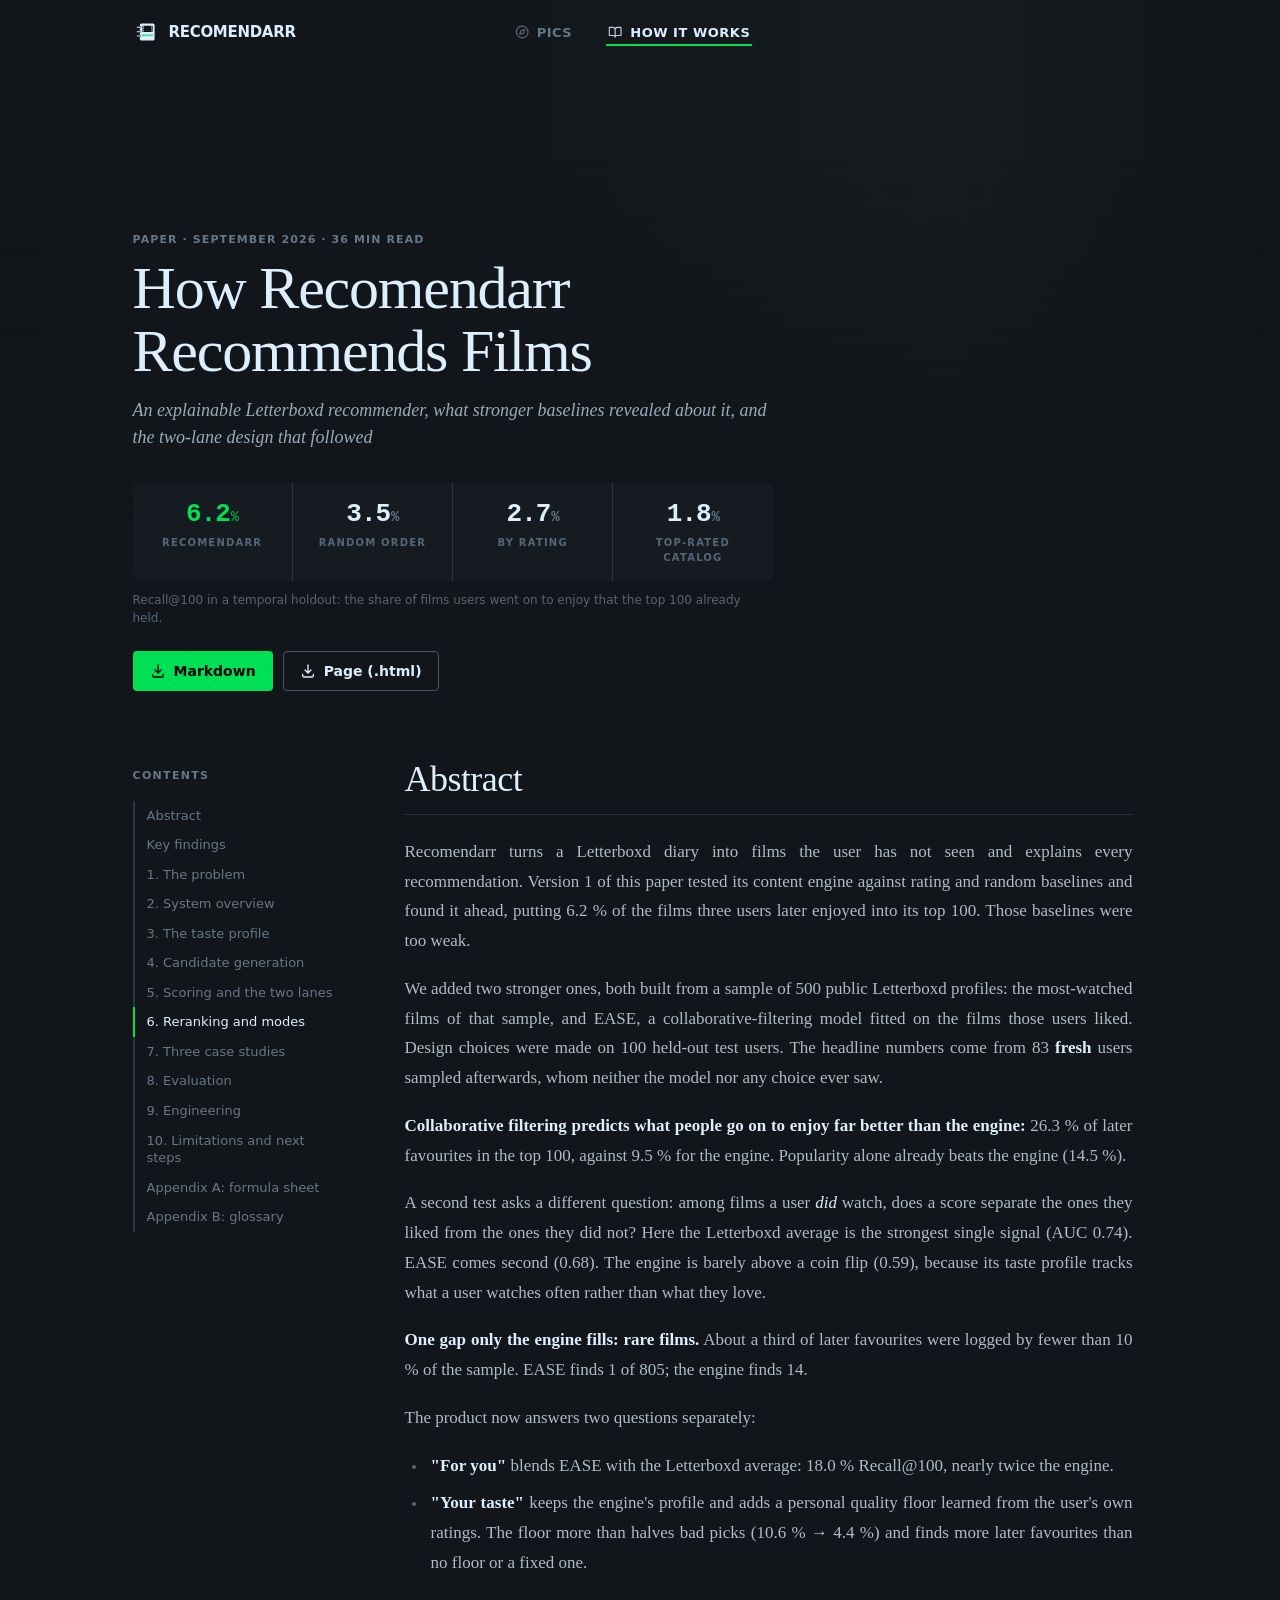
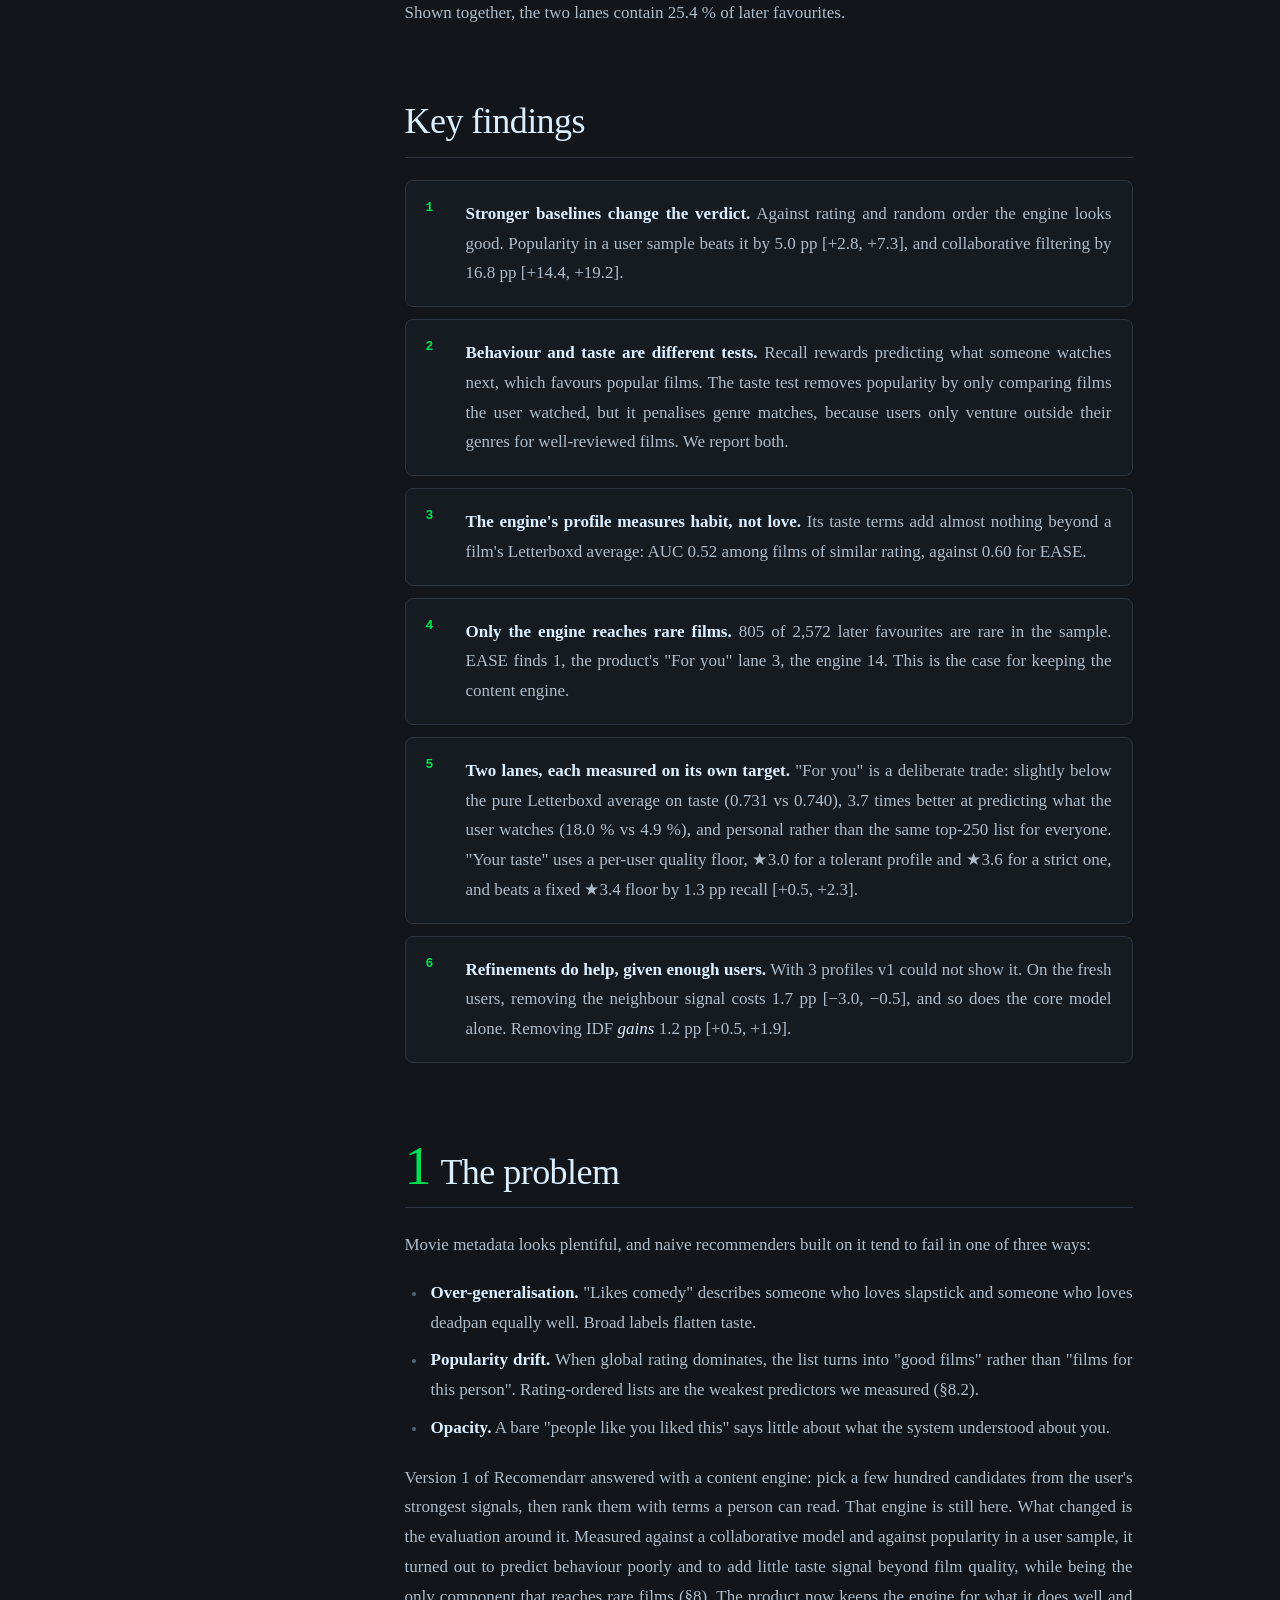
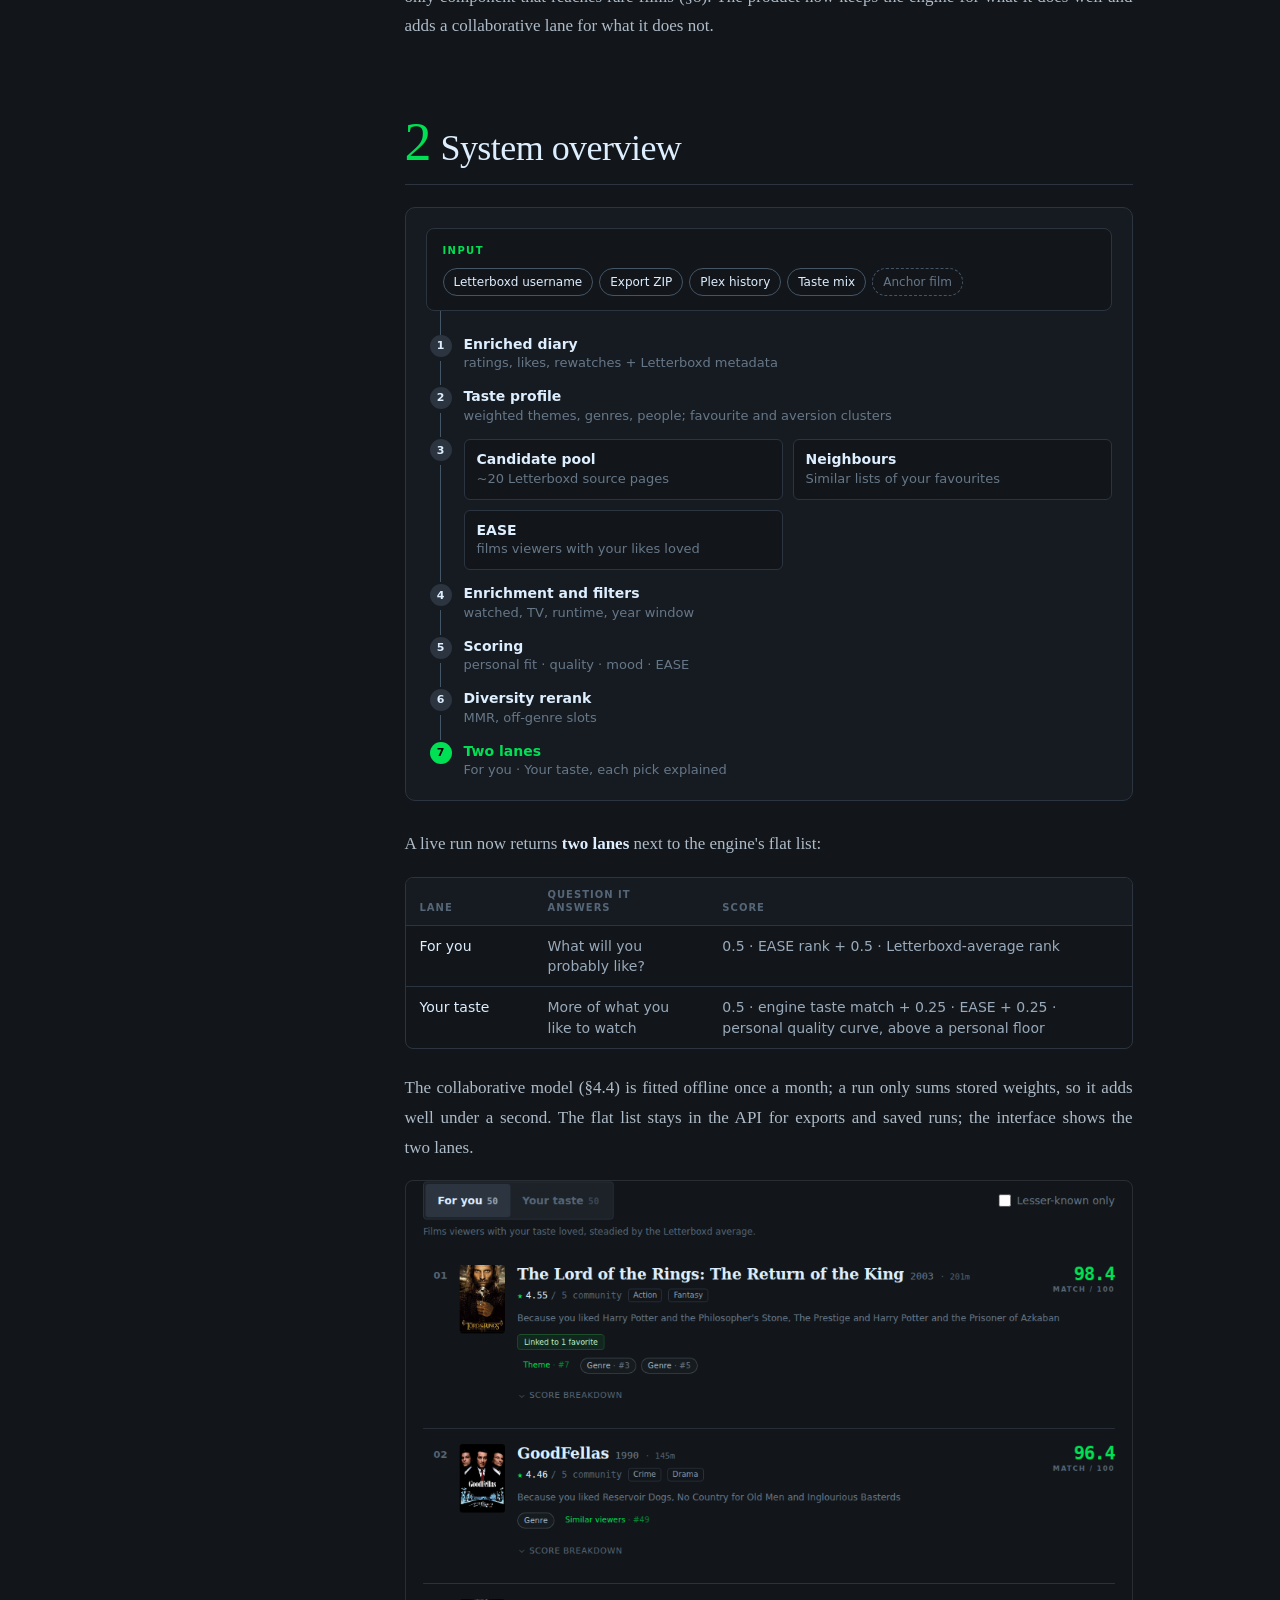
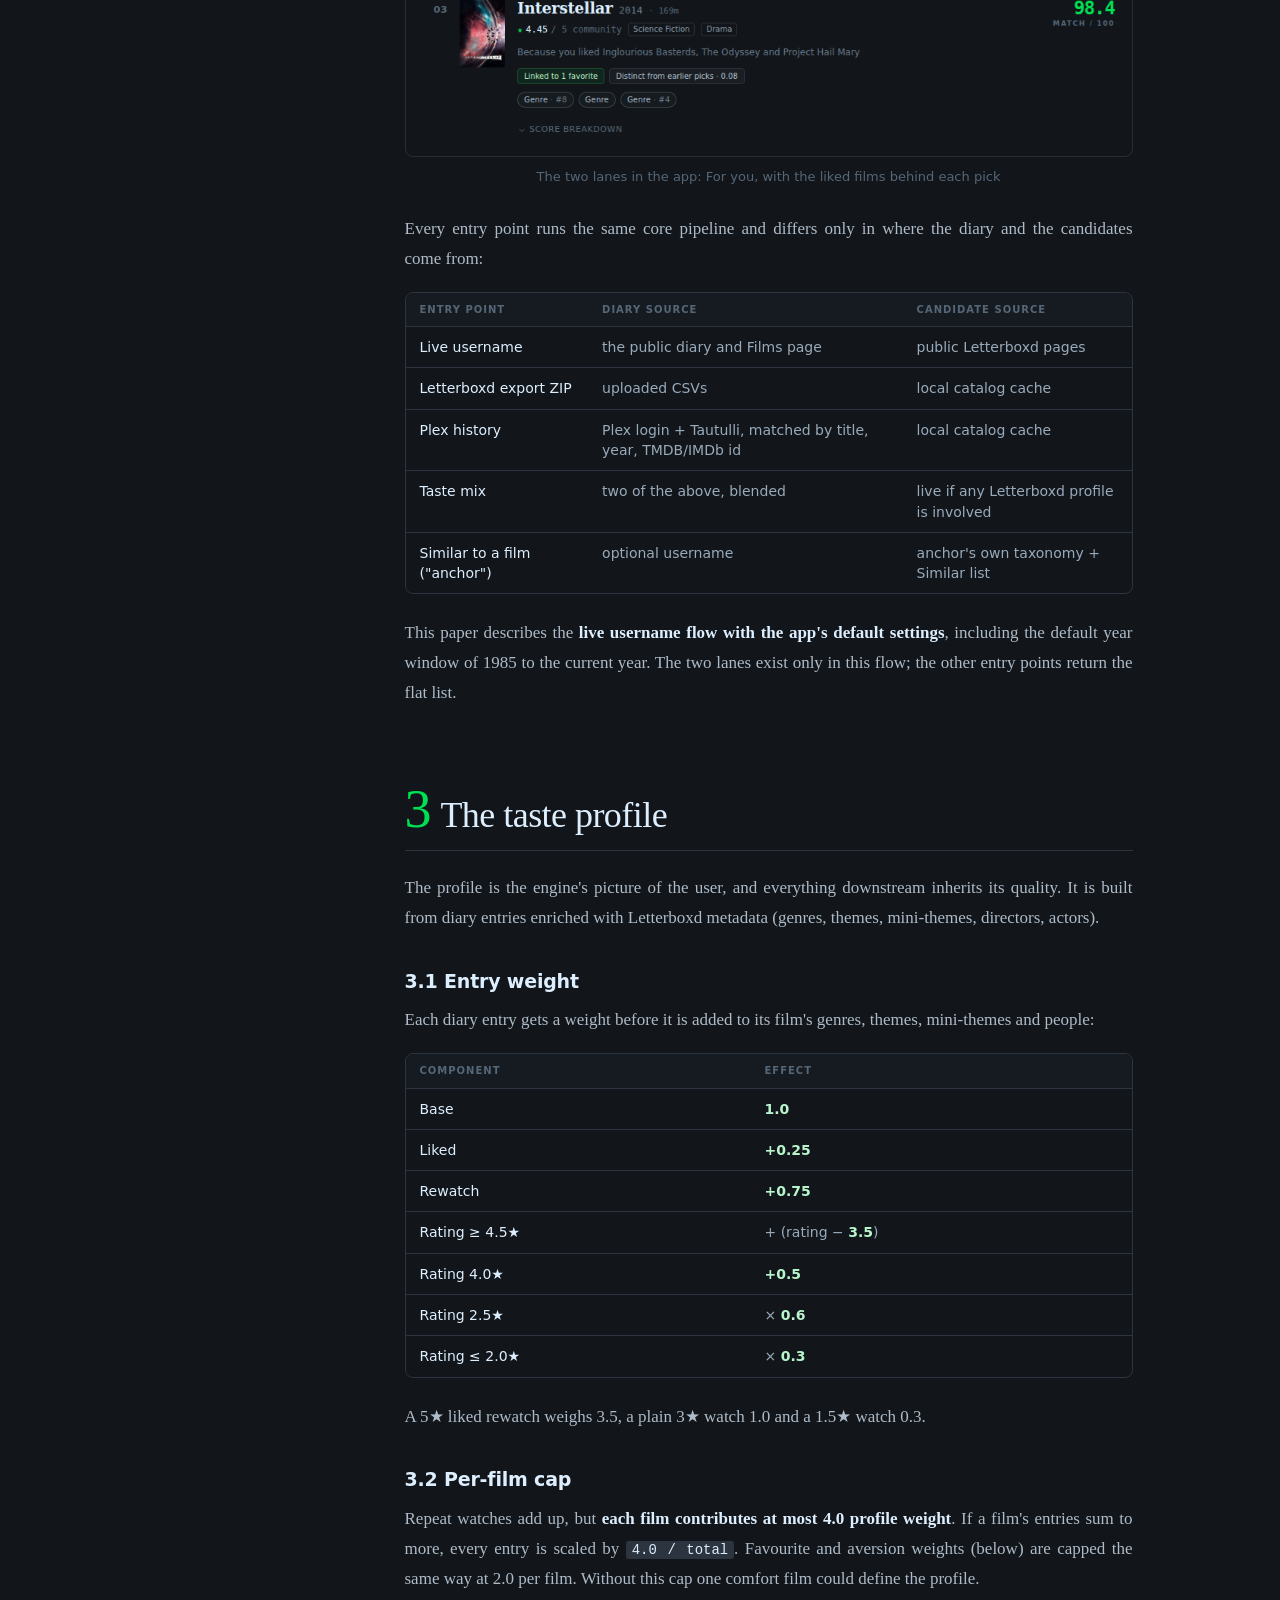
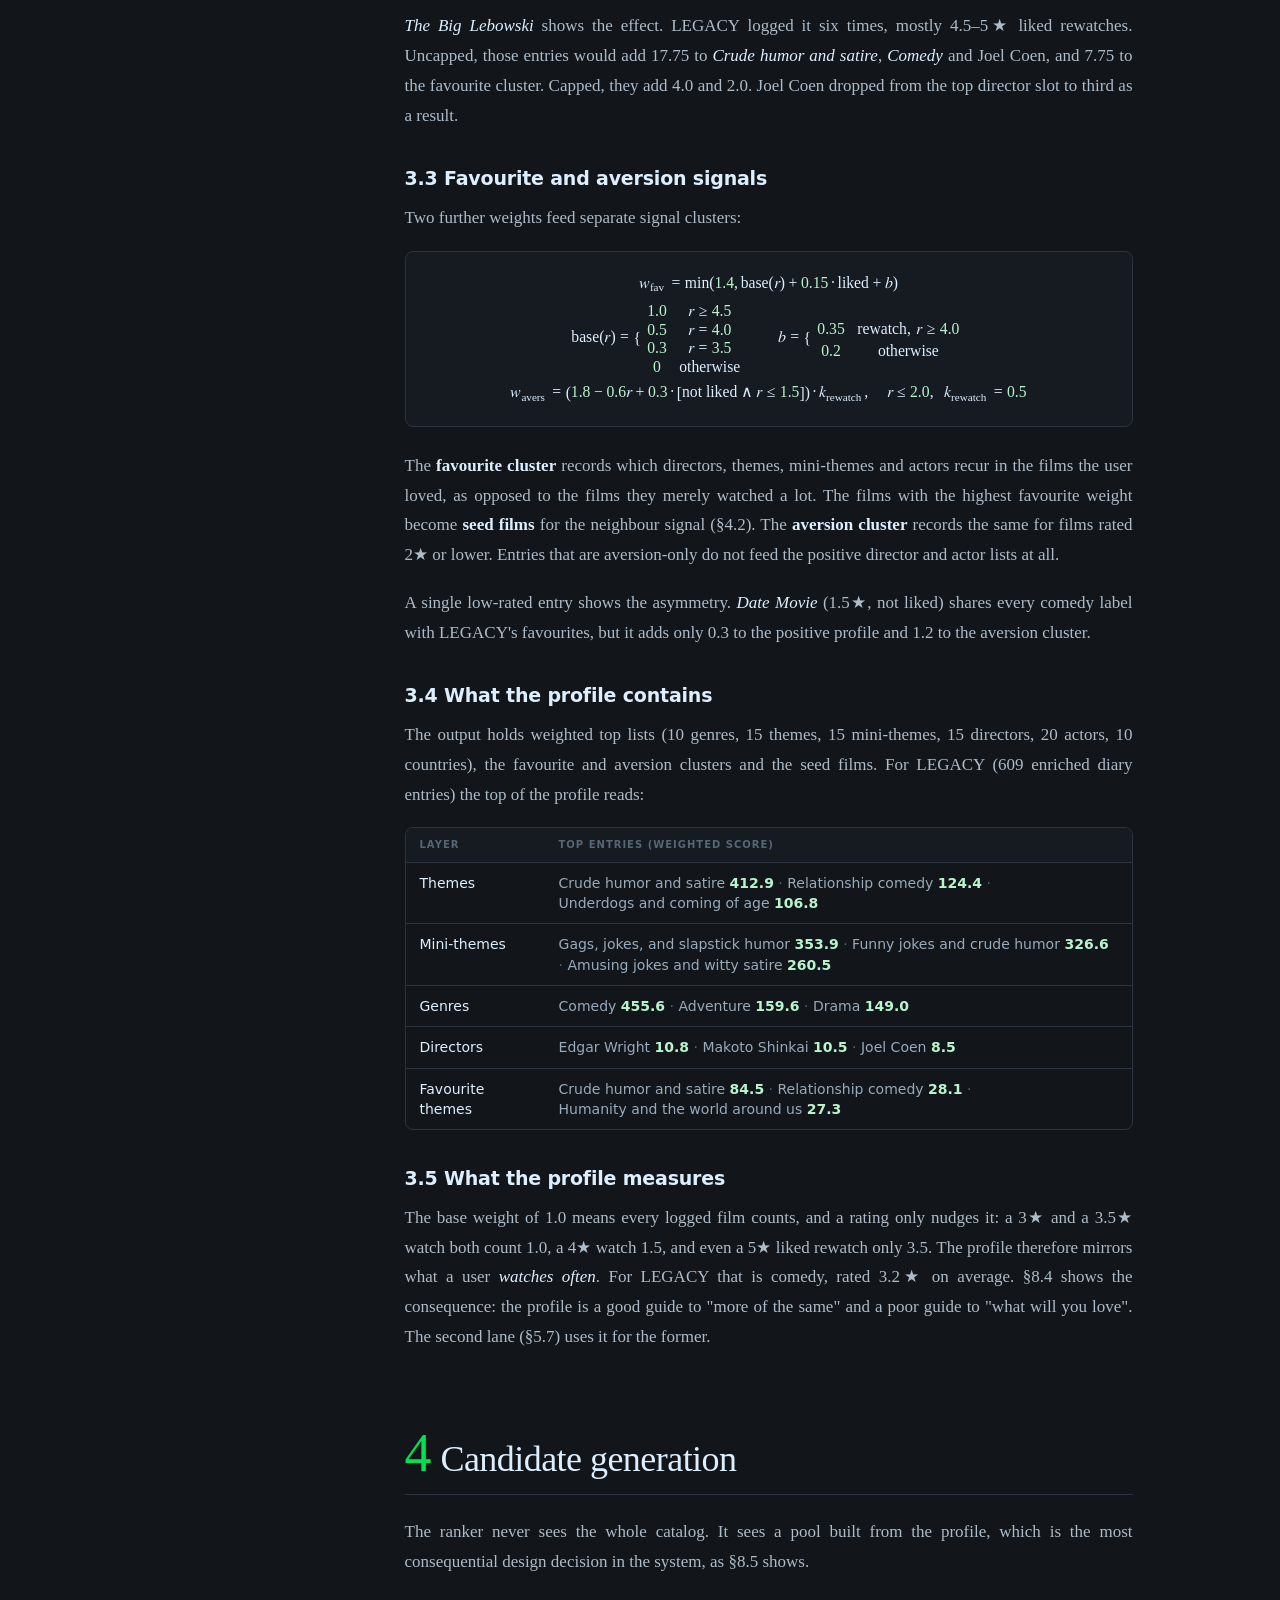
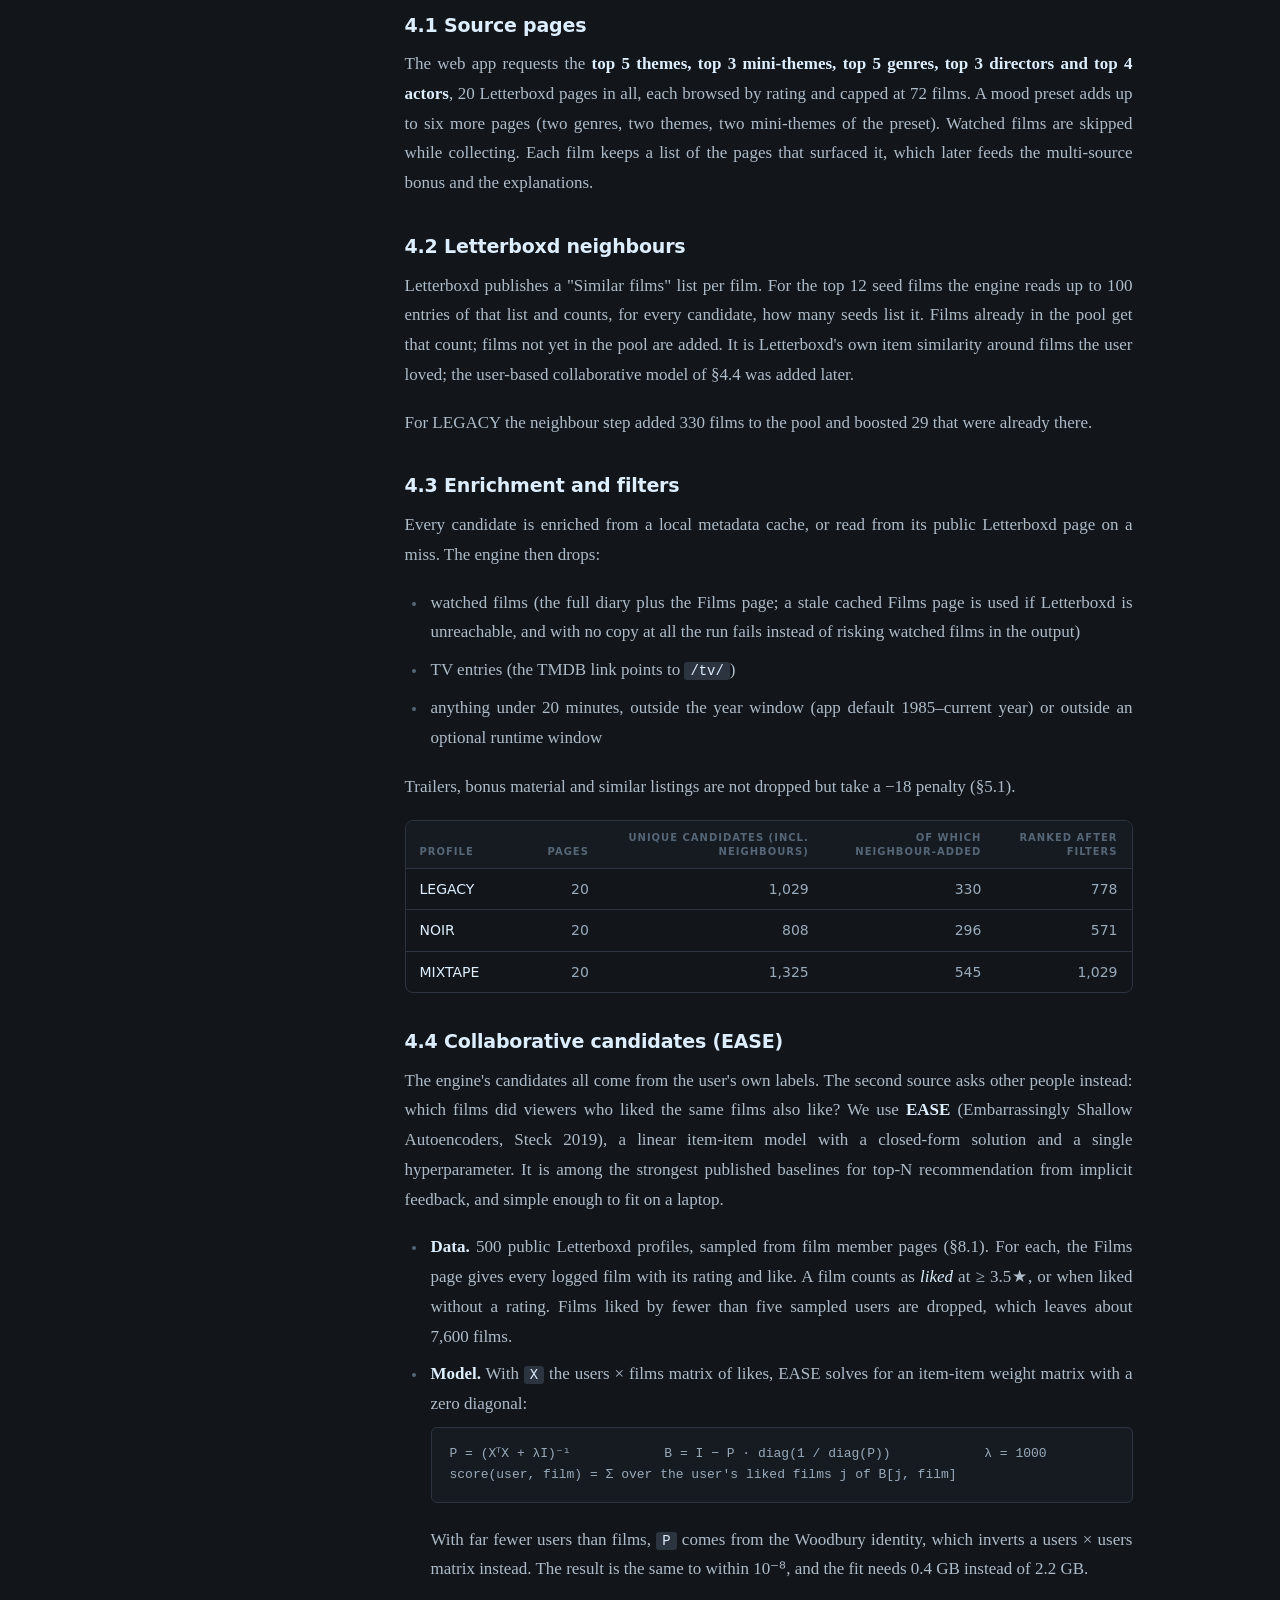
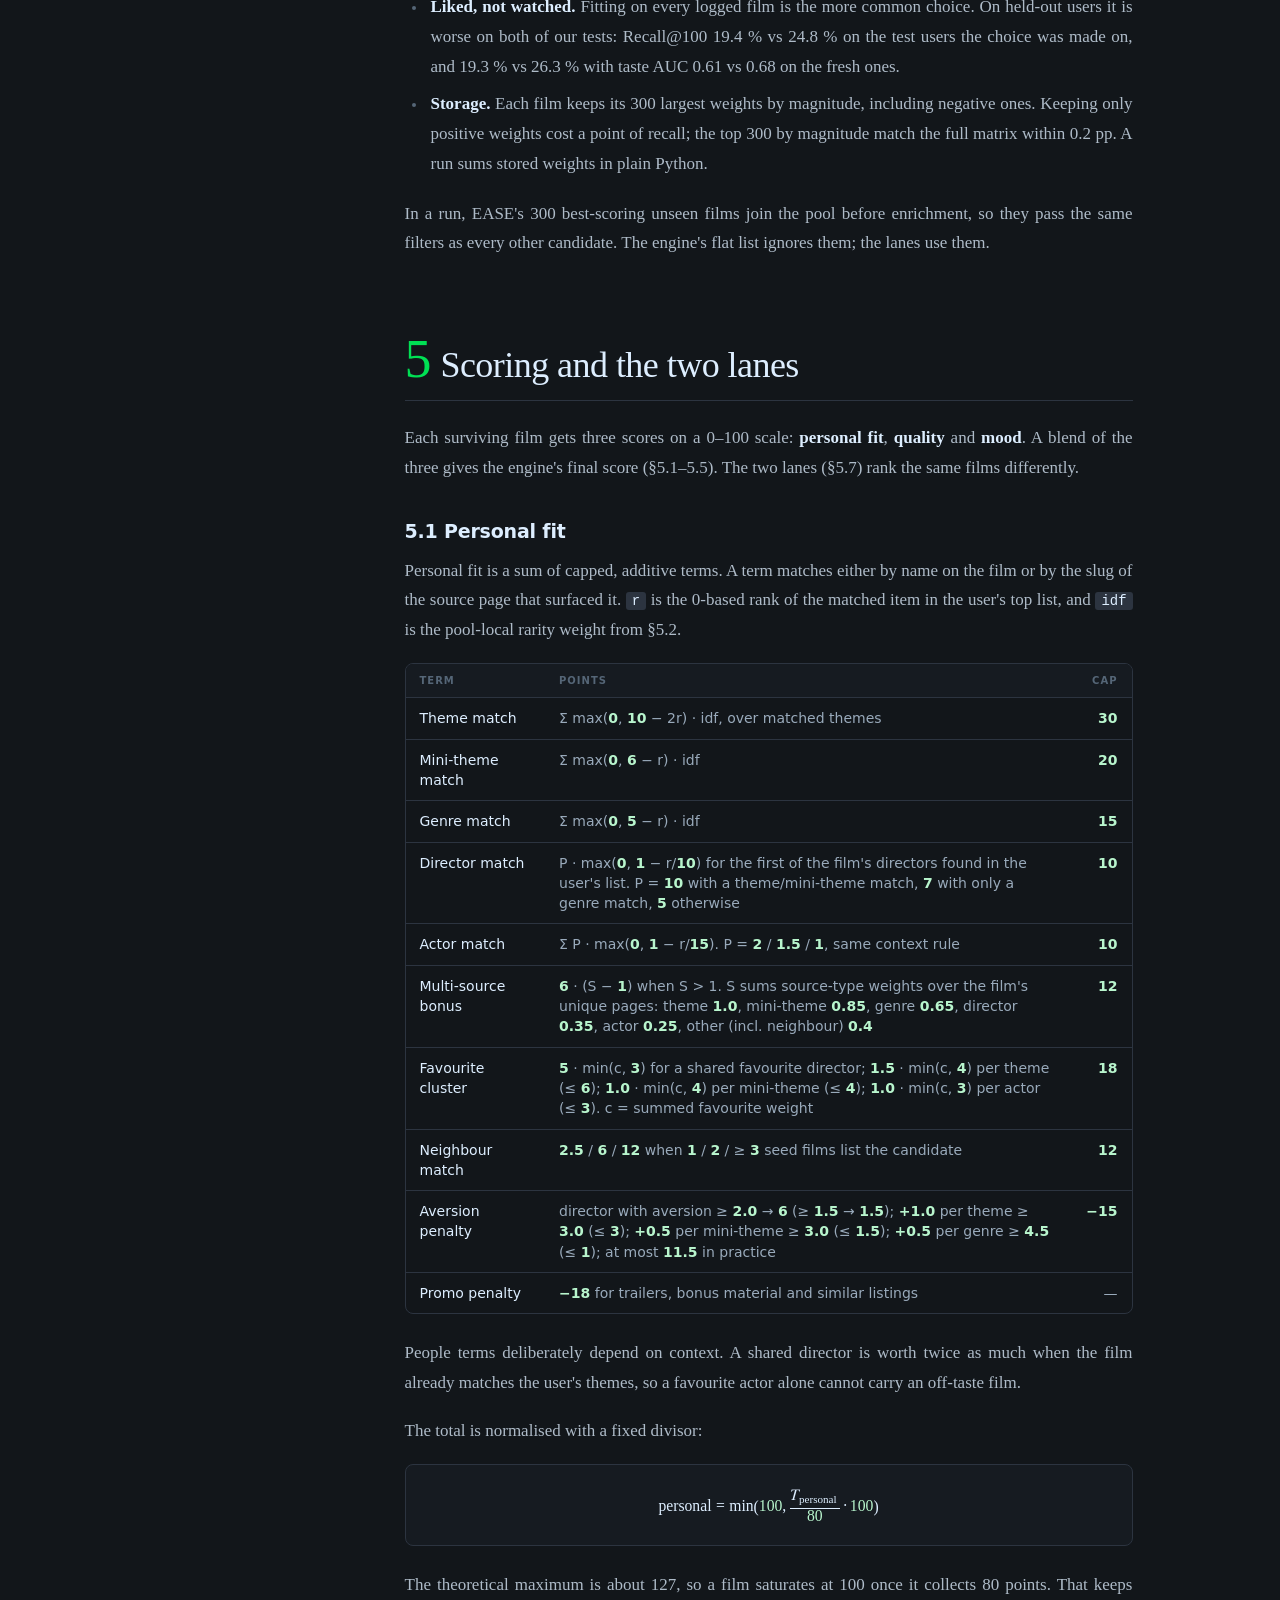
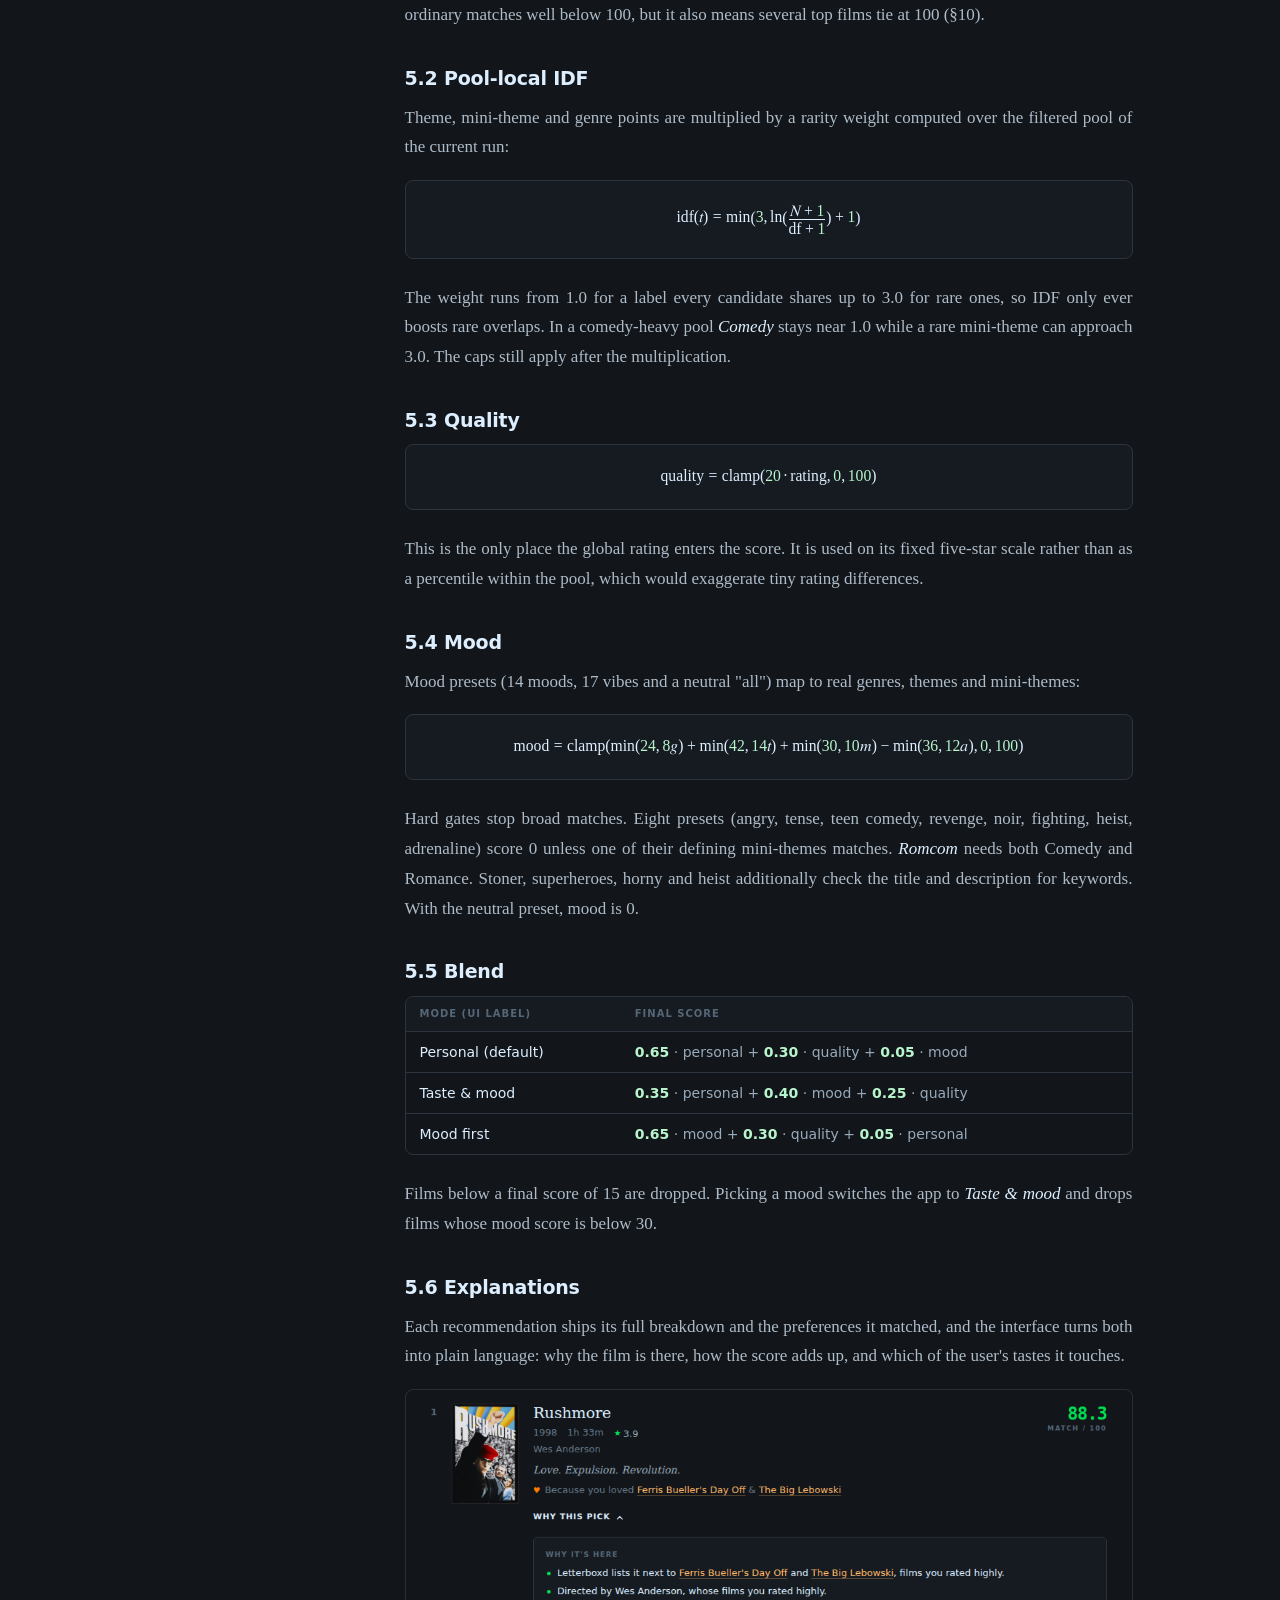
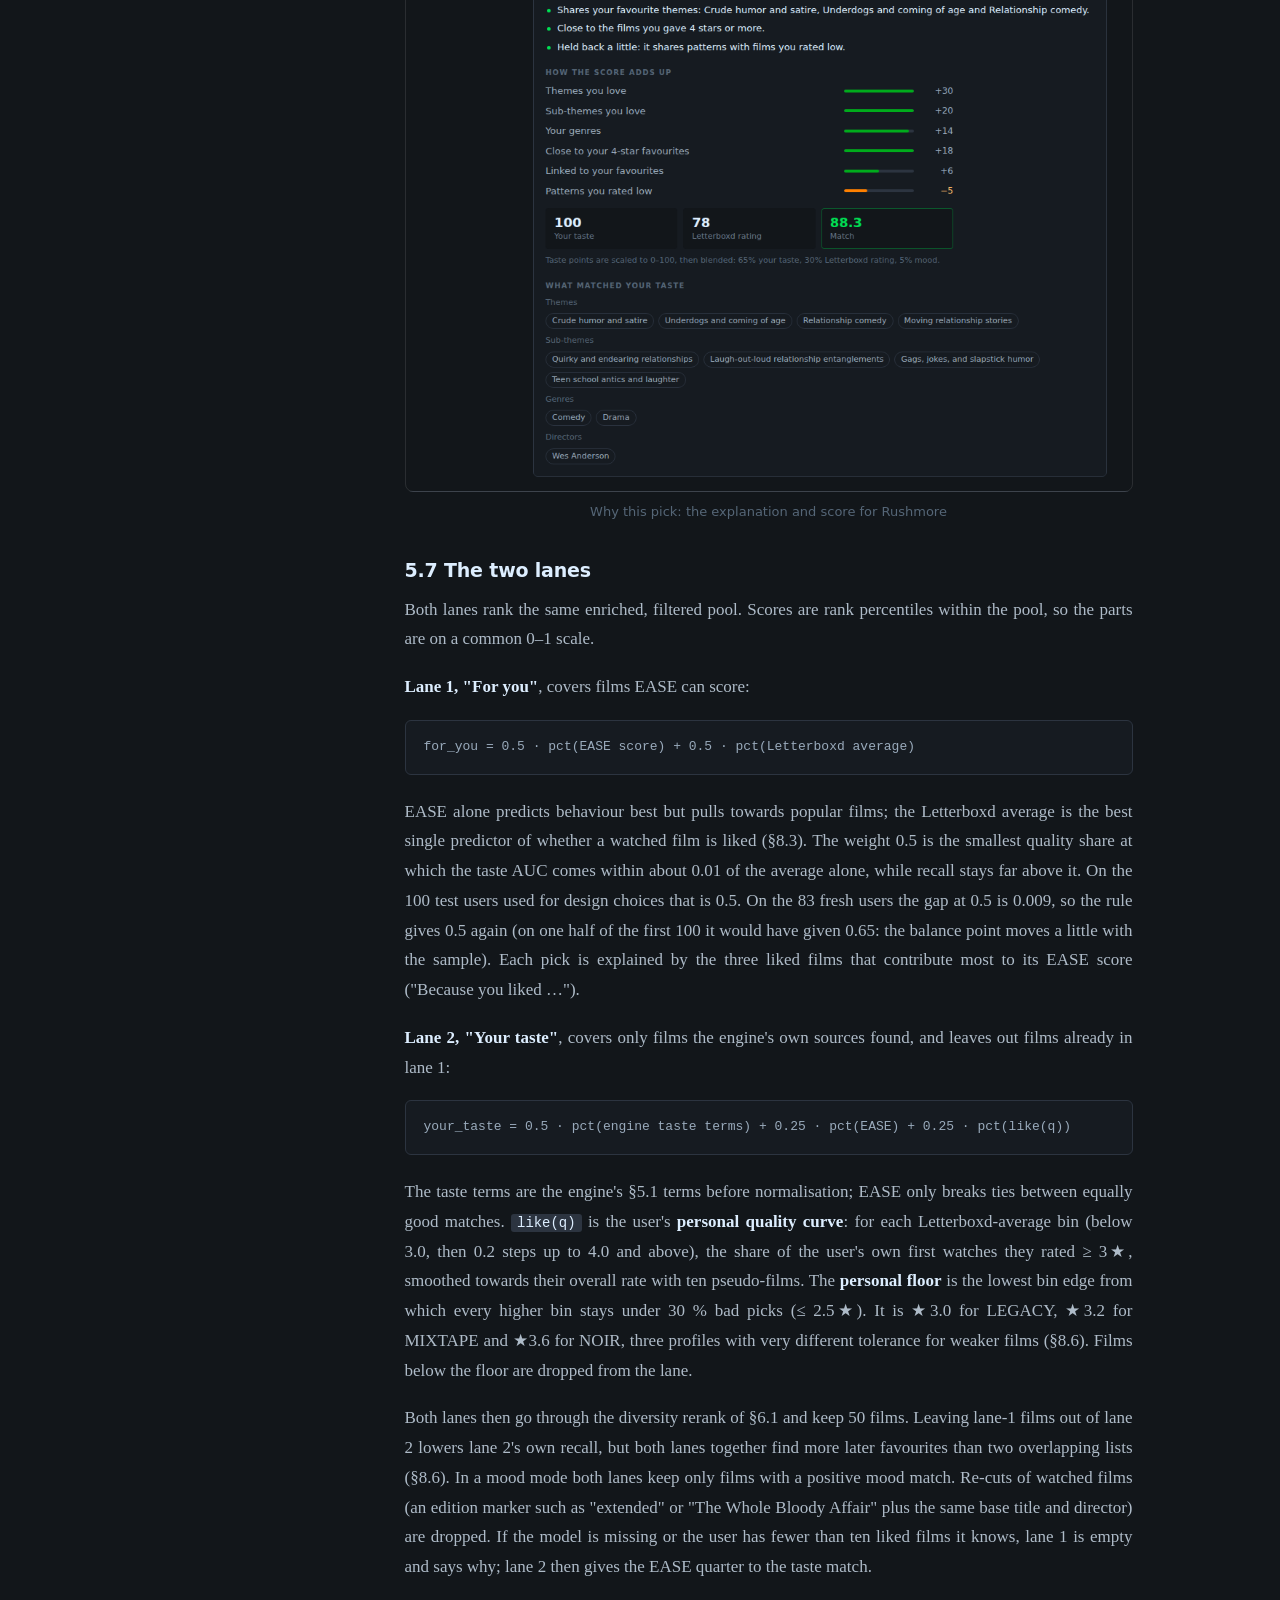
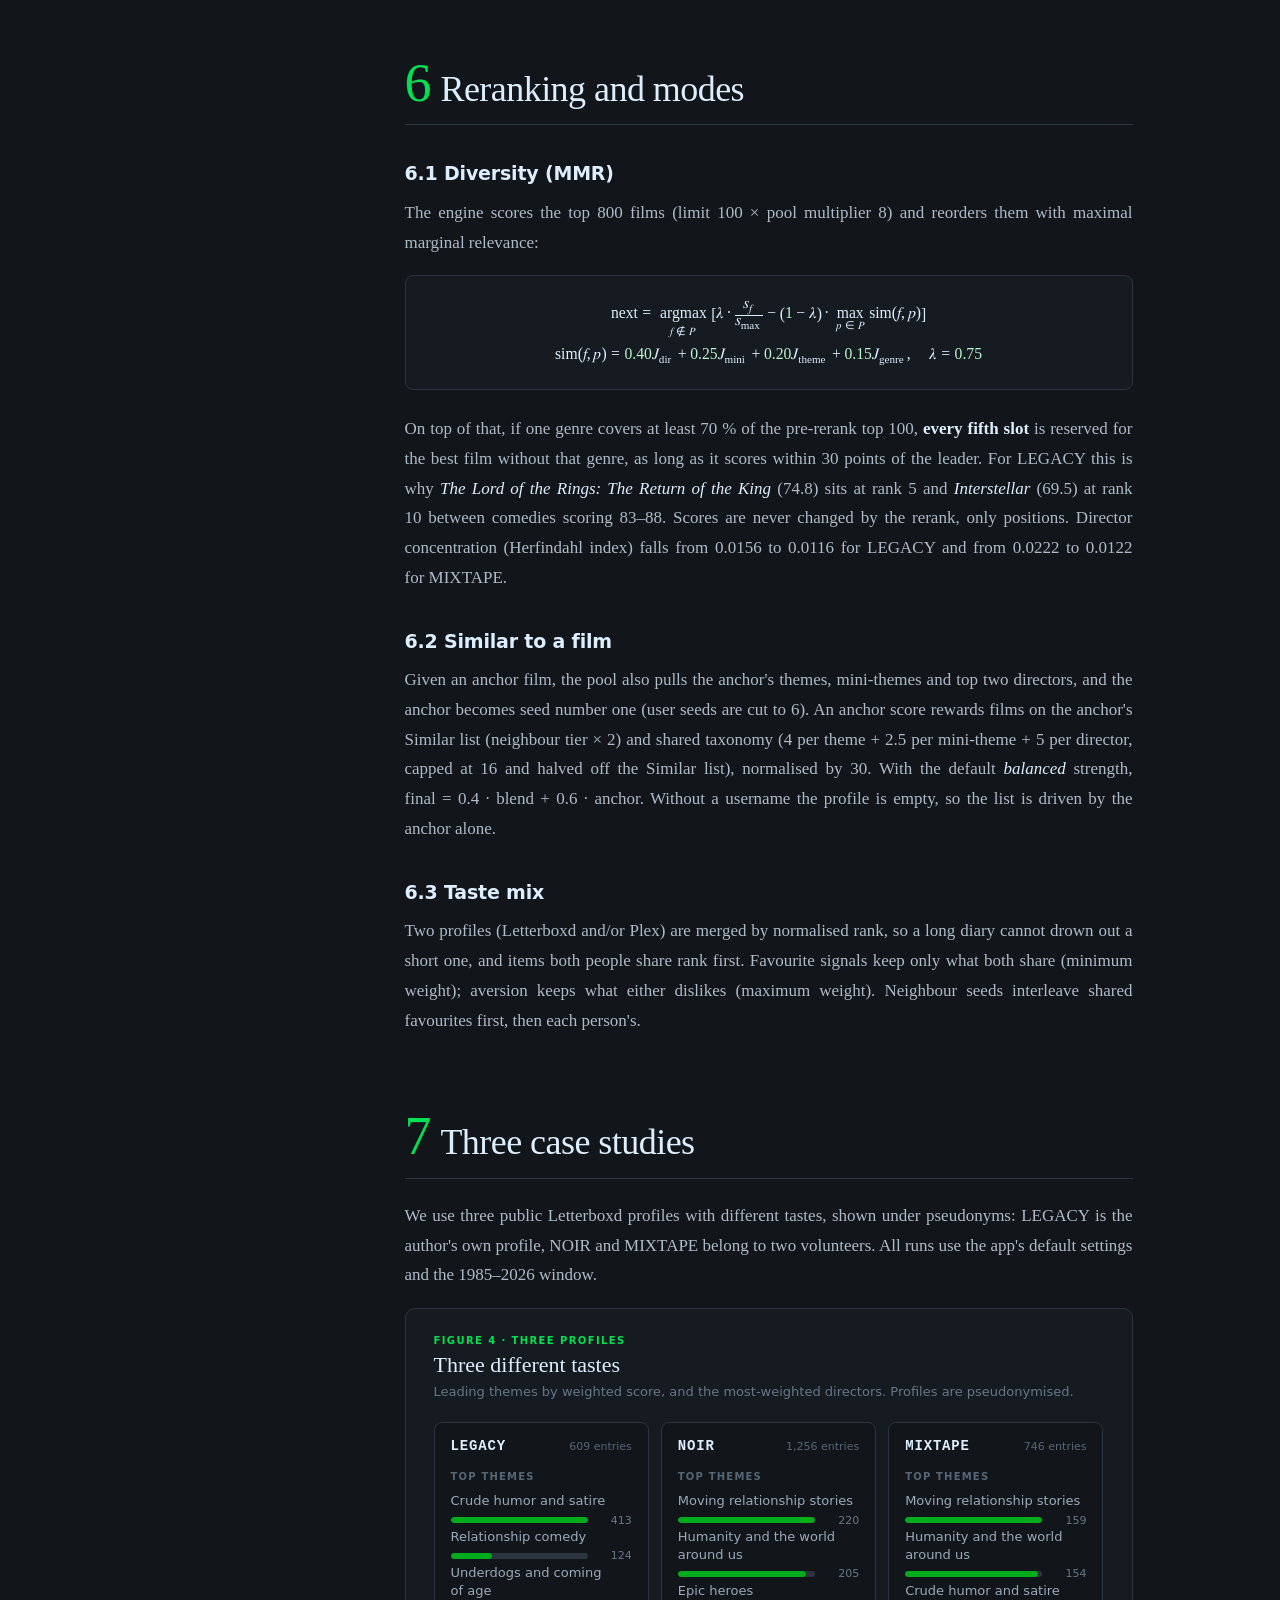
==== commit 4cc2b652: "docs: present Recomendarr as a private project showcase" ====
--- a/site/paper/index.html
+++ b/site/paper/index.html
@@ -46,14 +46,13 @@
 </head>
 <body>
 <header class="hero hero-paper">
-  <div class="backdrop" style="background-image: url('https://a.ltrbxd.com/resized/sm/upload/ks/j4/zi/xf/rushmore-1200-1200-675-675-crop-000000.jpg')" role="img" aria-label="Backdrop: Rushmore"></div>
+  <div class="backdrop" style="background-image: url('https://a.ltrbxd.com/resized/sm/upload/zp/bn/1x/6r/the-godfather-1920-1920-1080-1080-crop-000000.jpg')" role="img" aria-label="Backdrop: The Godfather"></div>
   <div class="wrap">
     <nav class="nav" aria-label="Primary">
       <a class="wordmark" href="../" aria-label="Recomendarr home"><img src="../icon.svg" alt="" width="26" height="26">Recomendarr</a>
       <div class="nav-items">
-        <a class="nav-item" href="../"><svg viewBox="0 0 24 24" fill="none" stroke="currentColor" stroke-width="2" stroke-linecap="round" stroke-linejoin="round" aria-hidden="true"><path d="M12 3l1.9 5.8L20 10l-5 3.6 1.9 5.9L12 16l-4.9 3.5L9 13.6 4 10l6.1-1.2z"/></svg>Get yours</a>
-        <a class="nav-item" href="../u/nichtlegacy-93ac47/"><svg viewBox="0 0 24 24" fill="none" stroke="currentColor" stroke-width="2" stroke-linecap="round" stroke-linejoin="round" aria-hidden="true"><circle cx="12" cy="12" r="10"/><path d="m16.24 7.76-2.12 6.36-6.36 2.12 2.12-6.36z"/></svg>Picks</a>
-        <a class="nav-item" href="./" aria-current="page"><svg viewBox="0 0 24 24" fill="none" stroke="currentColor" stroke-width="2" stroke-linecap="round" stroke-linejoin="round" aria-hidden="true"><path d="M2 4h6a4 4 0 0 1 4 4v13a3 3 0 0 0-3-3H2zM22 4h-6a4 4 0 0 0-4 4v13a3 3 0 0 1 3-3h7z"/></svg>How it works</a>
+        <a class="nav-item" href="../u/nichtlegacy-93ac47/"><svg viewBox="0 0 24 24" fill="none" stroke="currentColor" stroke-width="2" stroke-linecap="round" stroke-linejoin="round" aria-hidden="true"><circle cx="12" cy="12" r="10"/><path d="m16.24 7.76-2.12 6.36-6.36 2.12 2.12-6.36z"/></svg>Pics</a>
+        <a class="nav-item" href="./" aria-current="page"><svg viewBox="0 0 24 24" fill="none" stroke="currentColor" stroke-width="2" stroke-linecap="round" stroke-linejoin="round" aria-hidden="true"><path d="M2 4h6a4 4 0 0 1 4 4v13a3 3 0 0 0-3-3H2zM22 4h-6a4 4 0 0 0-4 4v13a3 3 0 0 1 3-3h7z"/></svg>How It Works</a>
       </div>
     </nav>
     <div class="hero-body">
@@ -126,7 +125,6 @@
     <a class="footer-brand" href="../" aria-label="Recomendarr home"><img src="../icon.svg" alt="" width="40" height="40">Recomendarr</a>
     <div class="footer-end">
       <p><strong>Not affiliated with Letterboxd.</strong> Posters and film data © their owners, via Letterboxd.</p>
-      <p>Want a page removed? <a href="https://github.com/nichtlegacy/recomendarr/issues/new" rel="noopener">Open an issue</a> or reply on Reddit.</p>
     </div>
   </div>
 </footer>
--- a/site/app.css
+++ b/site/app.css
@@ -63,7 +63,7 @@
 /* Phones: the items drop to a second row of pills, like the app's mobile nav. */
 @media (max-width: 767px) {
   .nav { flex-wrap: wrap; height: auto; padding-top: 10px; row-gap: 10px; }
-  .nav-items { position: static; translate: none; order: 3; width: 100%; display: grid; grid-template-columns: repeat(3, minmax(0, 1fr)); gap: 8px; }
+  .nav-items { position: static; translate: none; order: 3; width: 100%; display: grid; grid-template-columns: repeat(2, minmax(0, 1fr)); gap: 8px; }
 }
 .nav-item {
   position: relative; display: inline-flex; align-items: center; gap: 8px; padding: 6px 2px;
@@ -85,7 +85,7 @@
   .nav-item::after { display: none; }
   .nav-item[aria-current="page"] { border-color: rgba(0, 224, 84, .28); background: rgba(0, 224, 84, .08); }
 }
-/* Three pills on a phone: one line each; below 440px the icons make room for the label. */
+/* Two pills on a phone: one line each; below 440px the icons make room for the label. */
 .nav-item { white-space: nowrap; }
 @media (max-width: 439px) { .nav-item { gap: 0; padding: 0 6px; font-size: 10px; letter-spacing: .06em; } .nav-item svg { display: none; } }
 
@@ -306,6 +306,7 @@
 @media (min-width: 560px) { .films.wall { grid-template-columns: repeat(4, 1fr); } }
 @media (min-width: 880px) { .films.wall { grid-template-columns: repeat(6, 1fr); gap: 20px 14px; } }
 .wall .film { display: grid; grid-template-columns: 1fr; padding: 0; border: 0; }
+.wall .film[hidden] { display: none; } /* filters and lanes hide films in the wall too */
 .wall .rank {
   grid-area: 1 / 1; justify-self: start; margin: 4px; padding: 1px 6px;
   background: rgba(18, 22, 26, .88); color: var(--text-light); font-size: 11px;
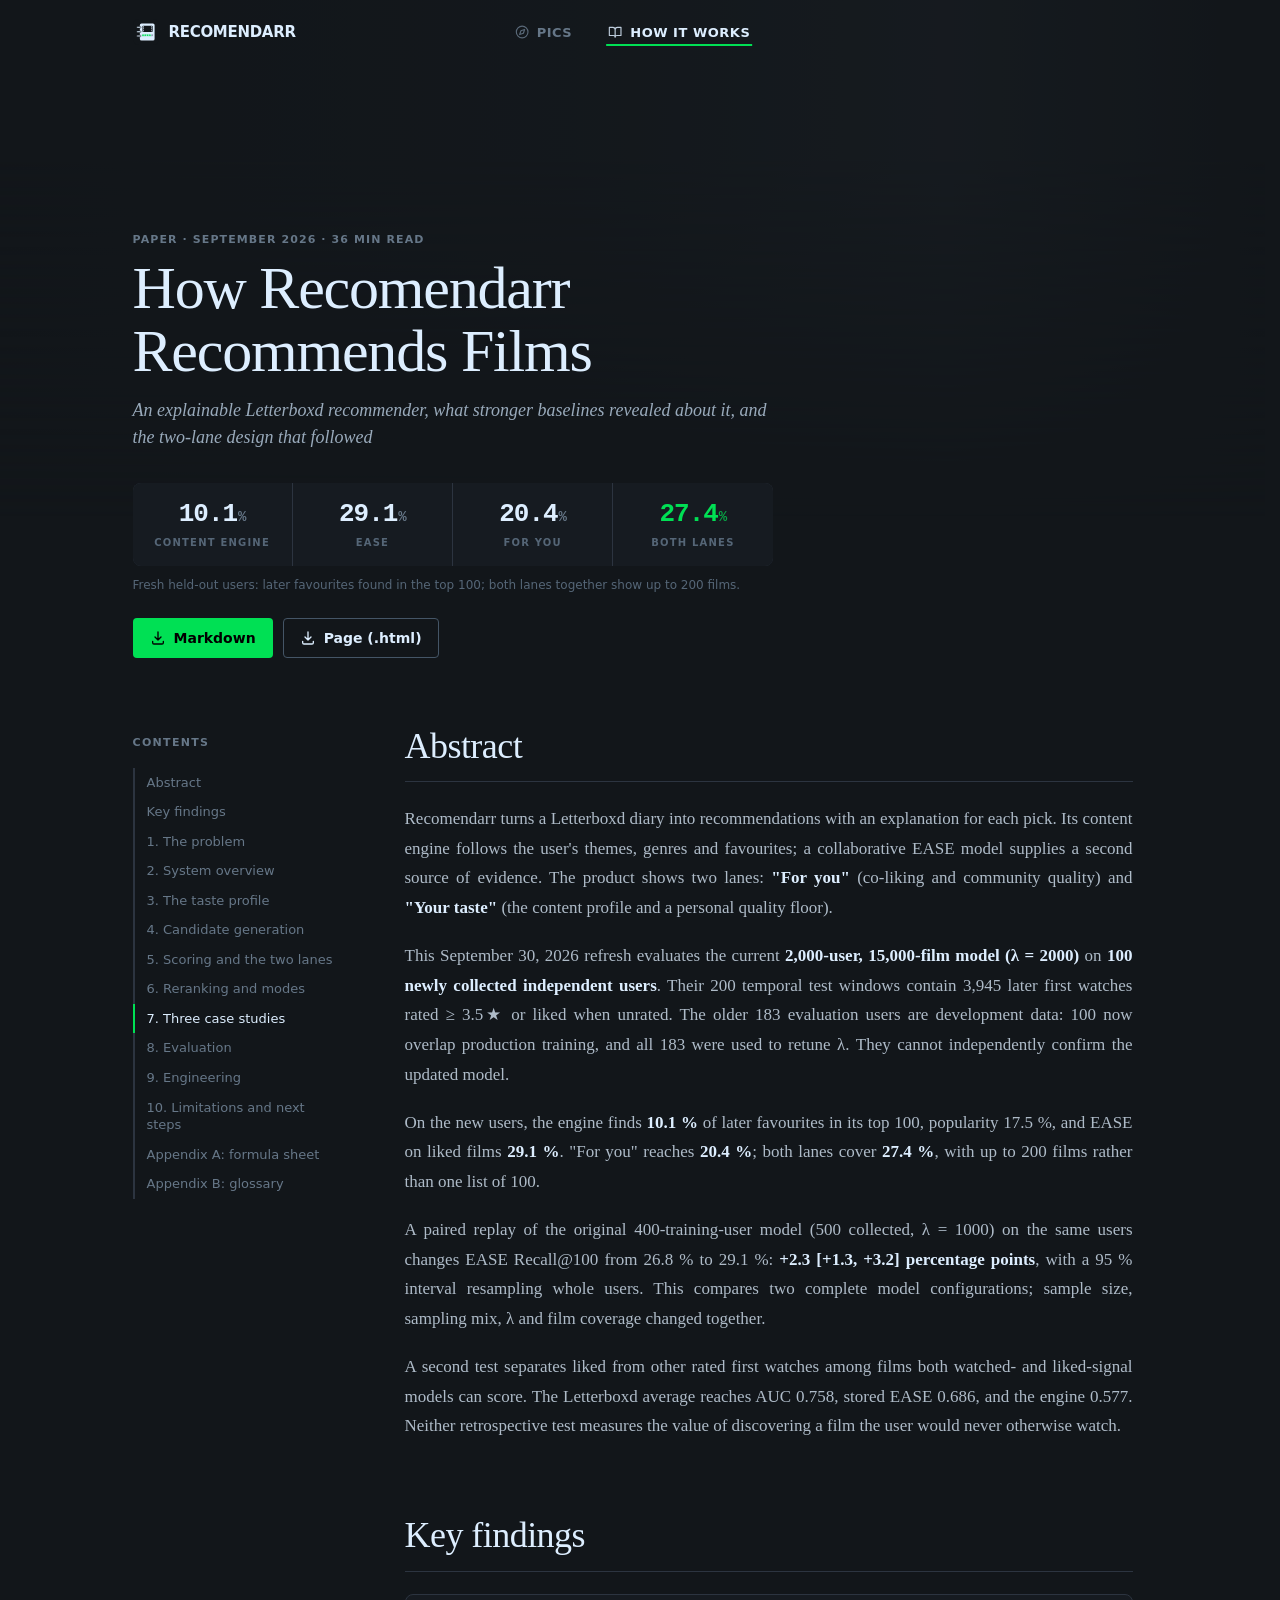
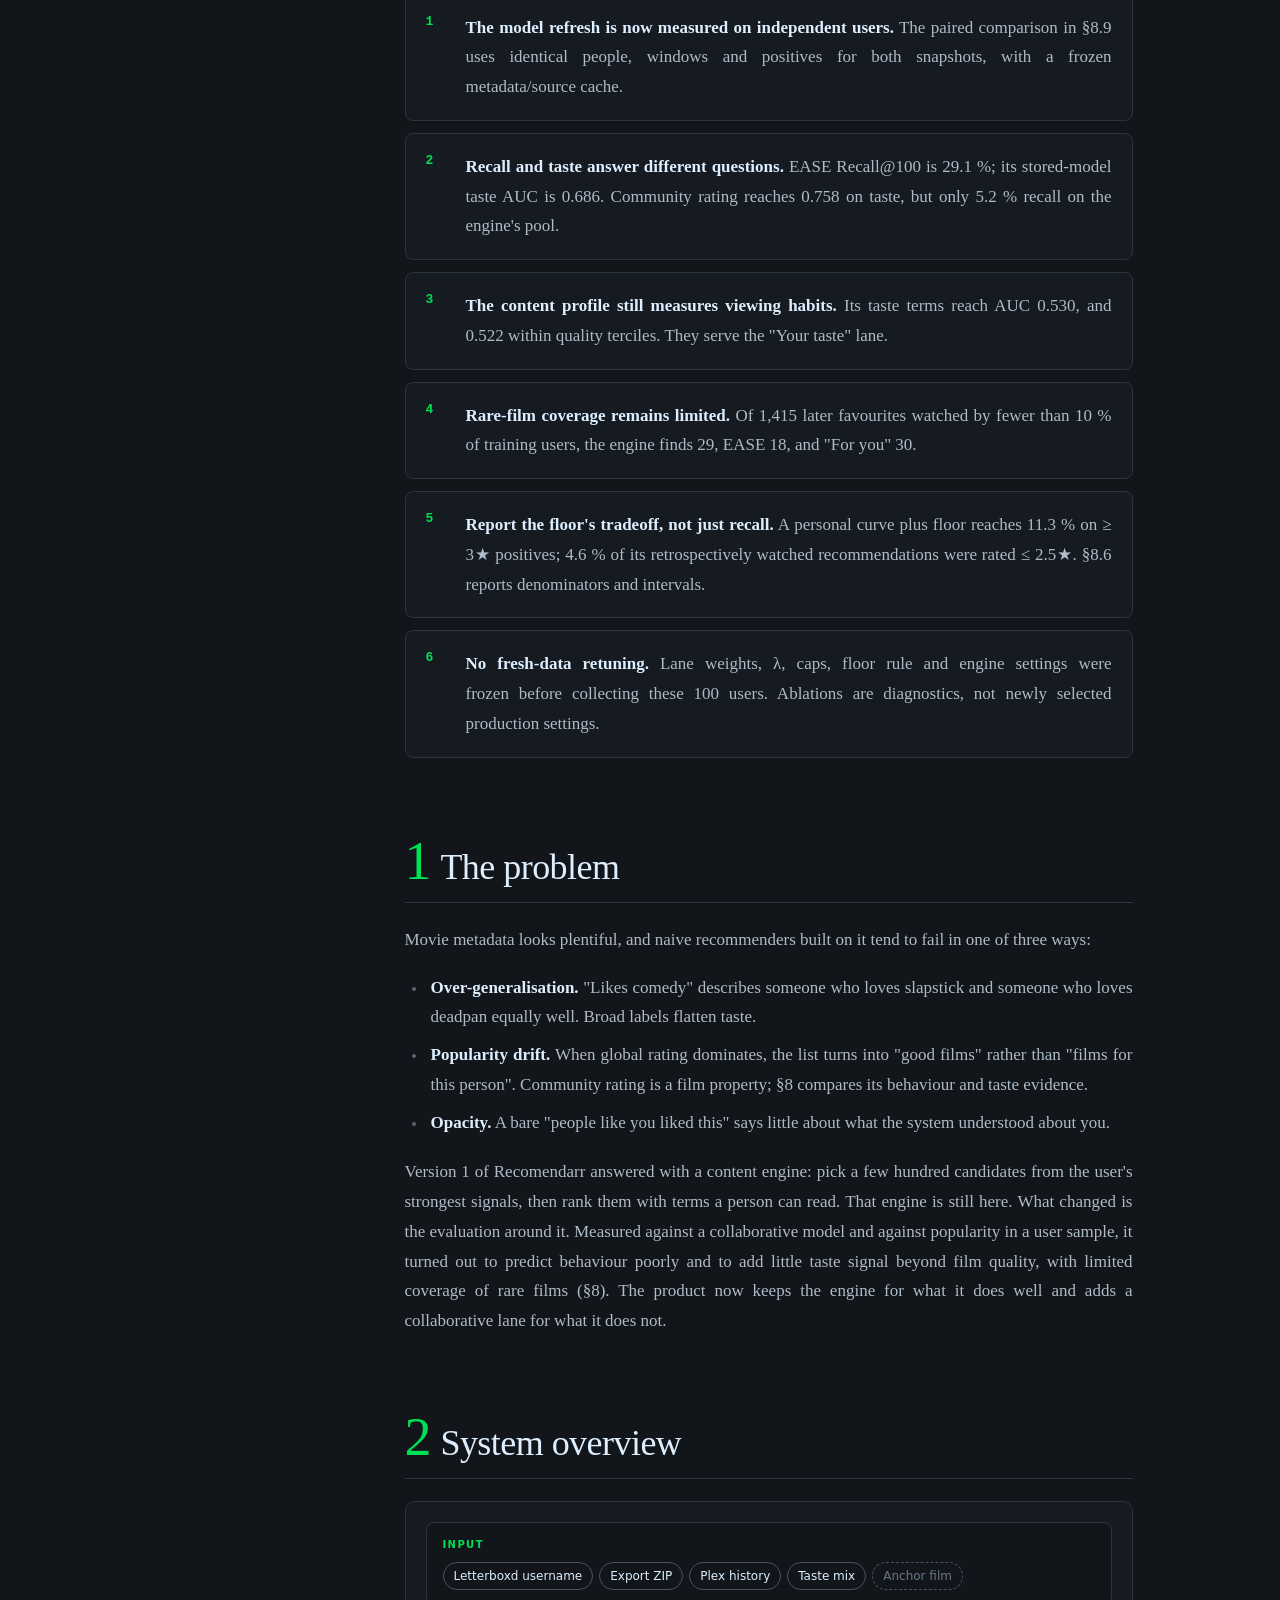
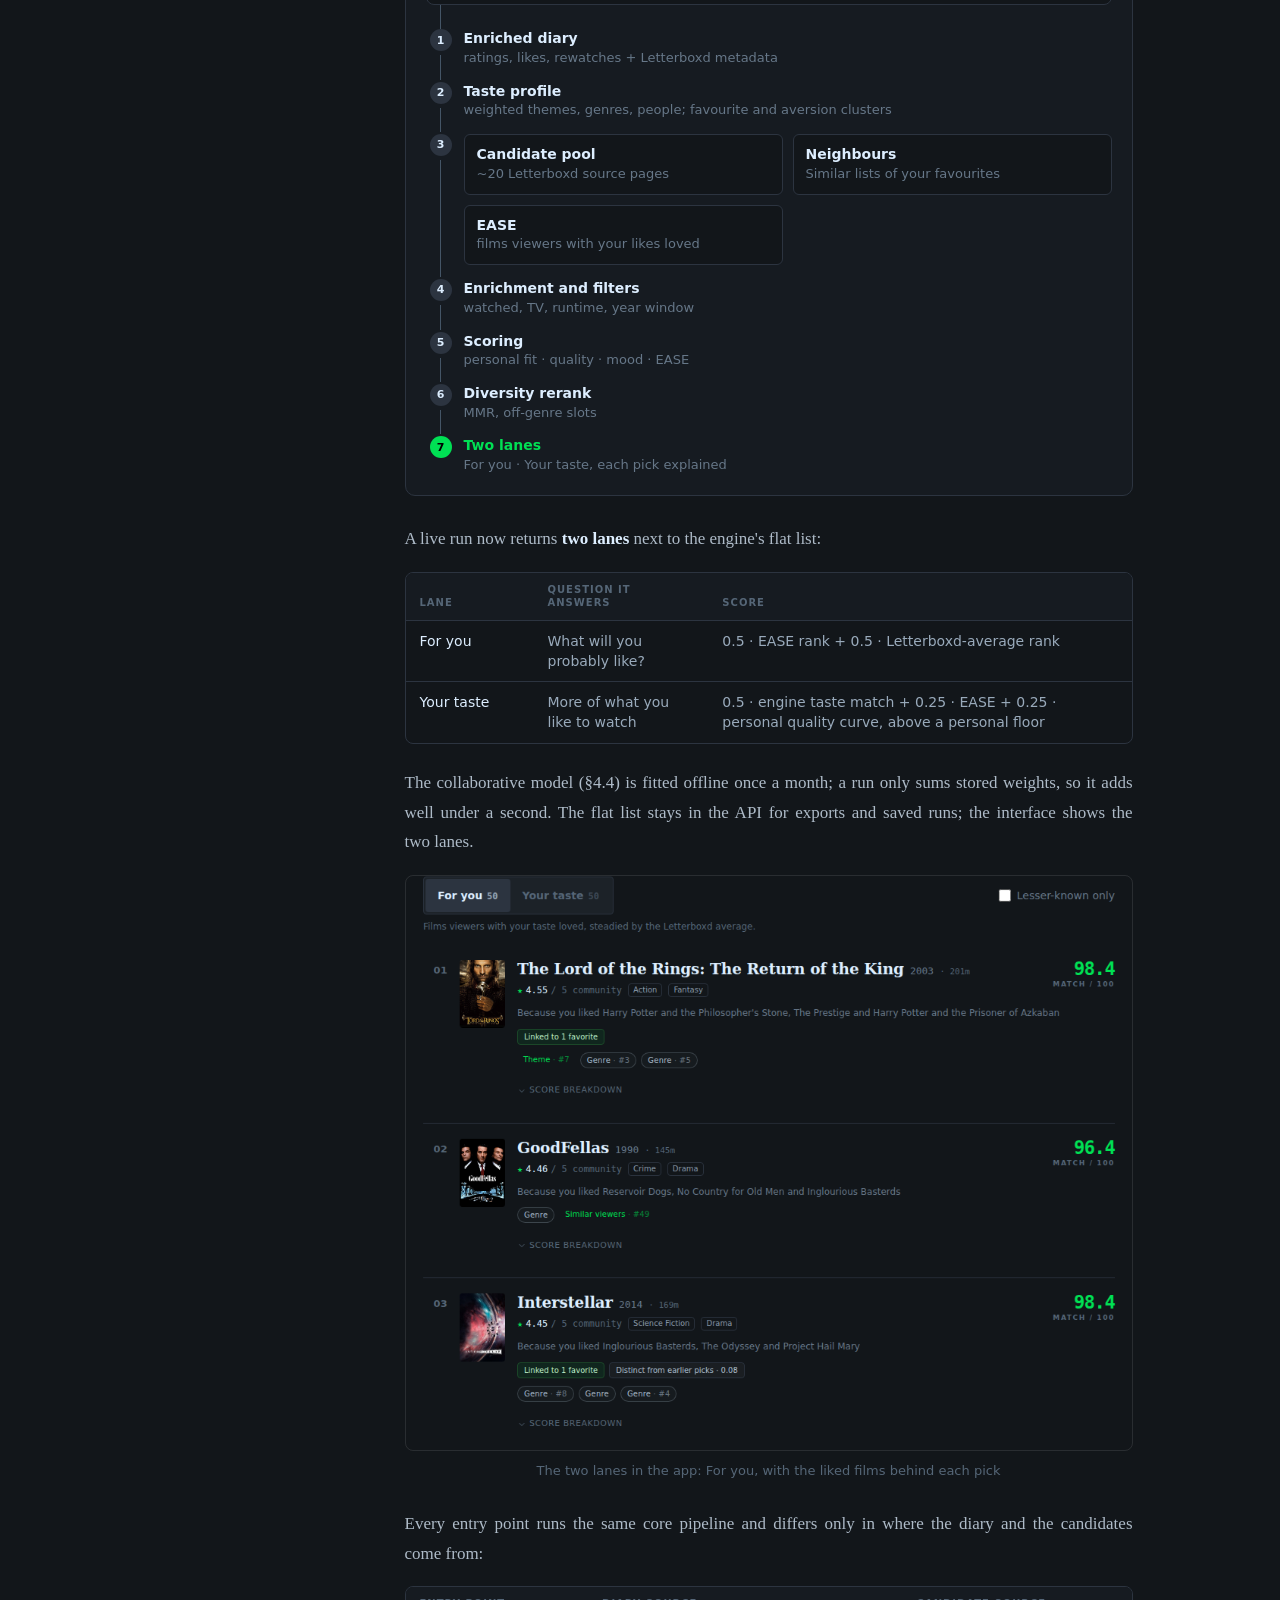
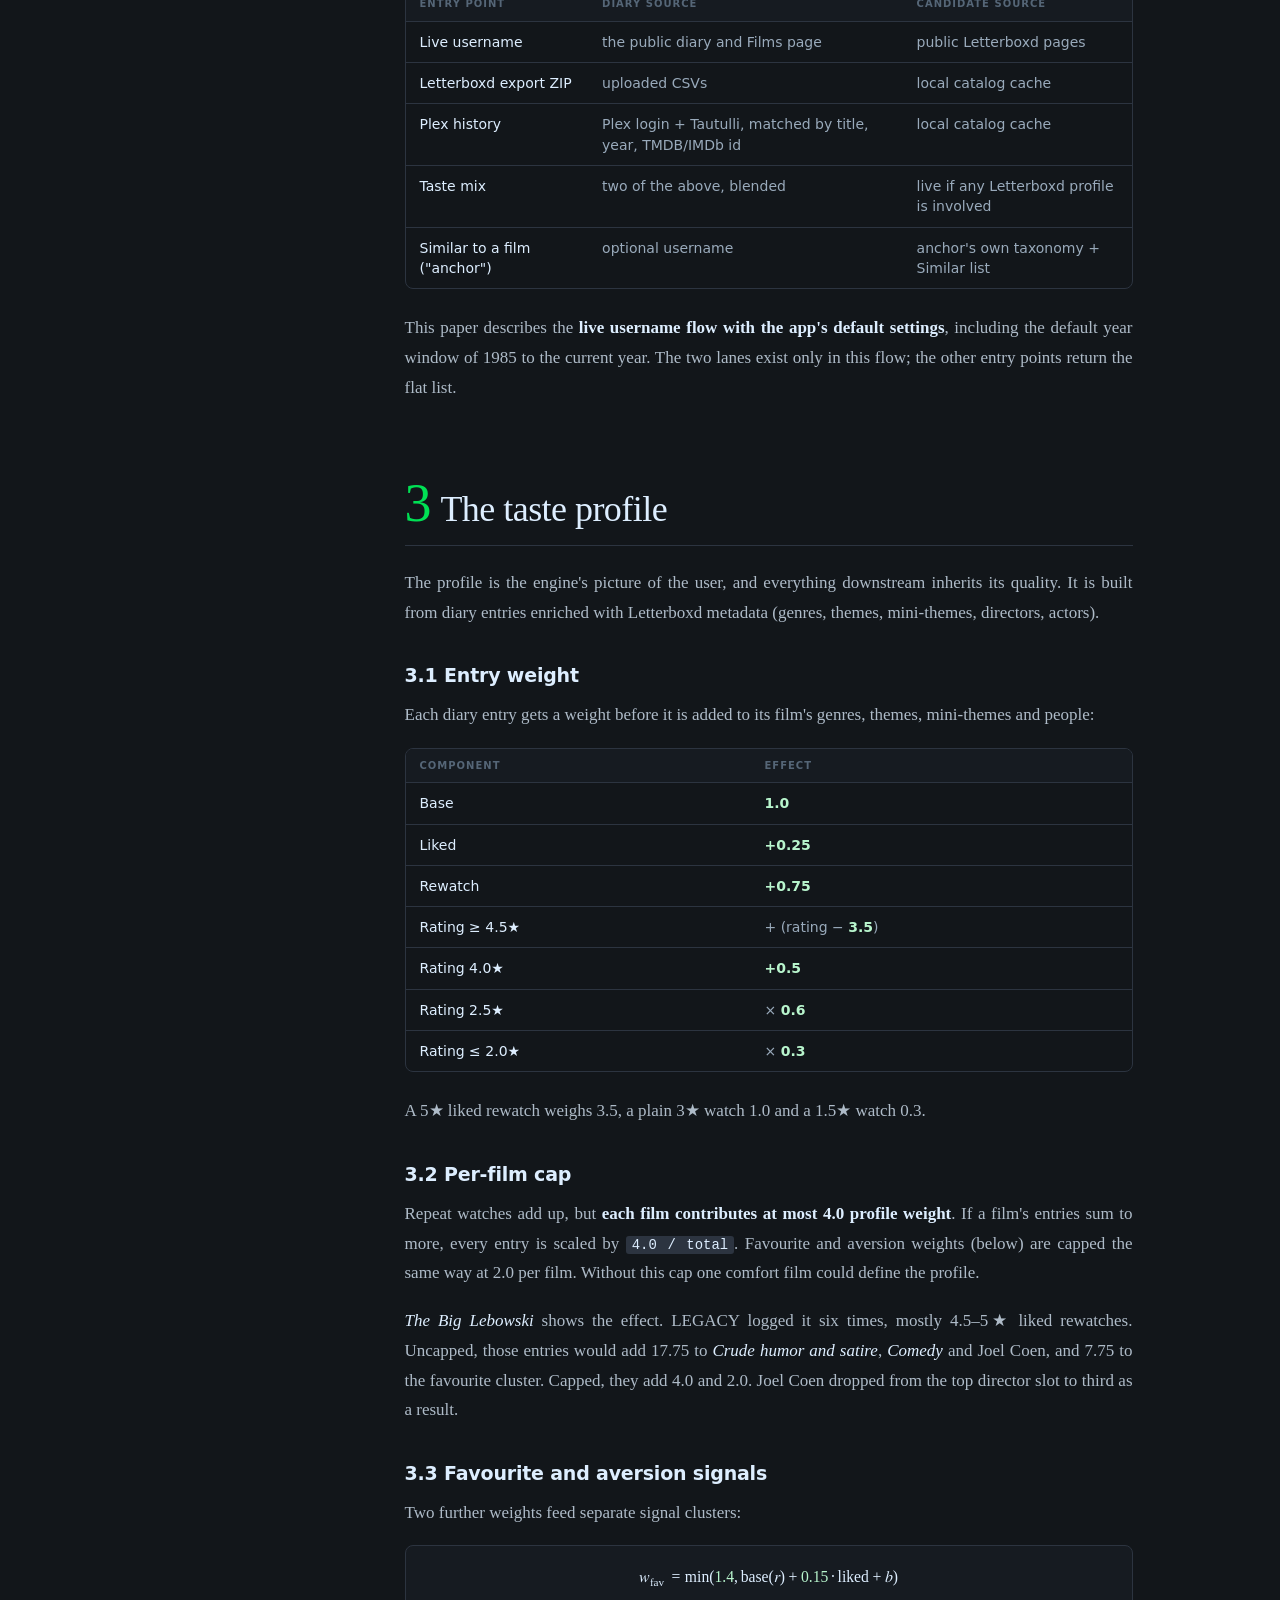
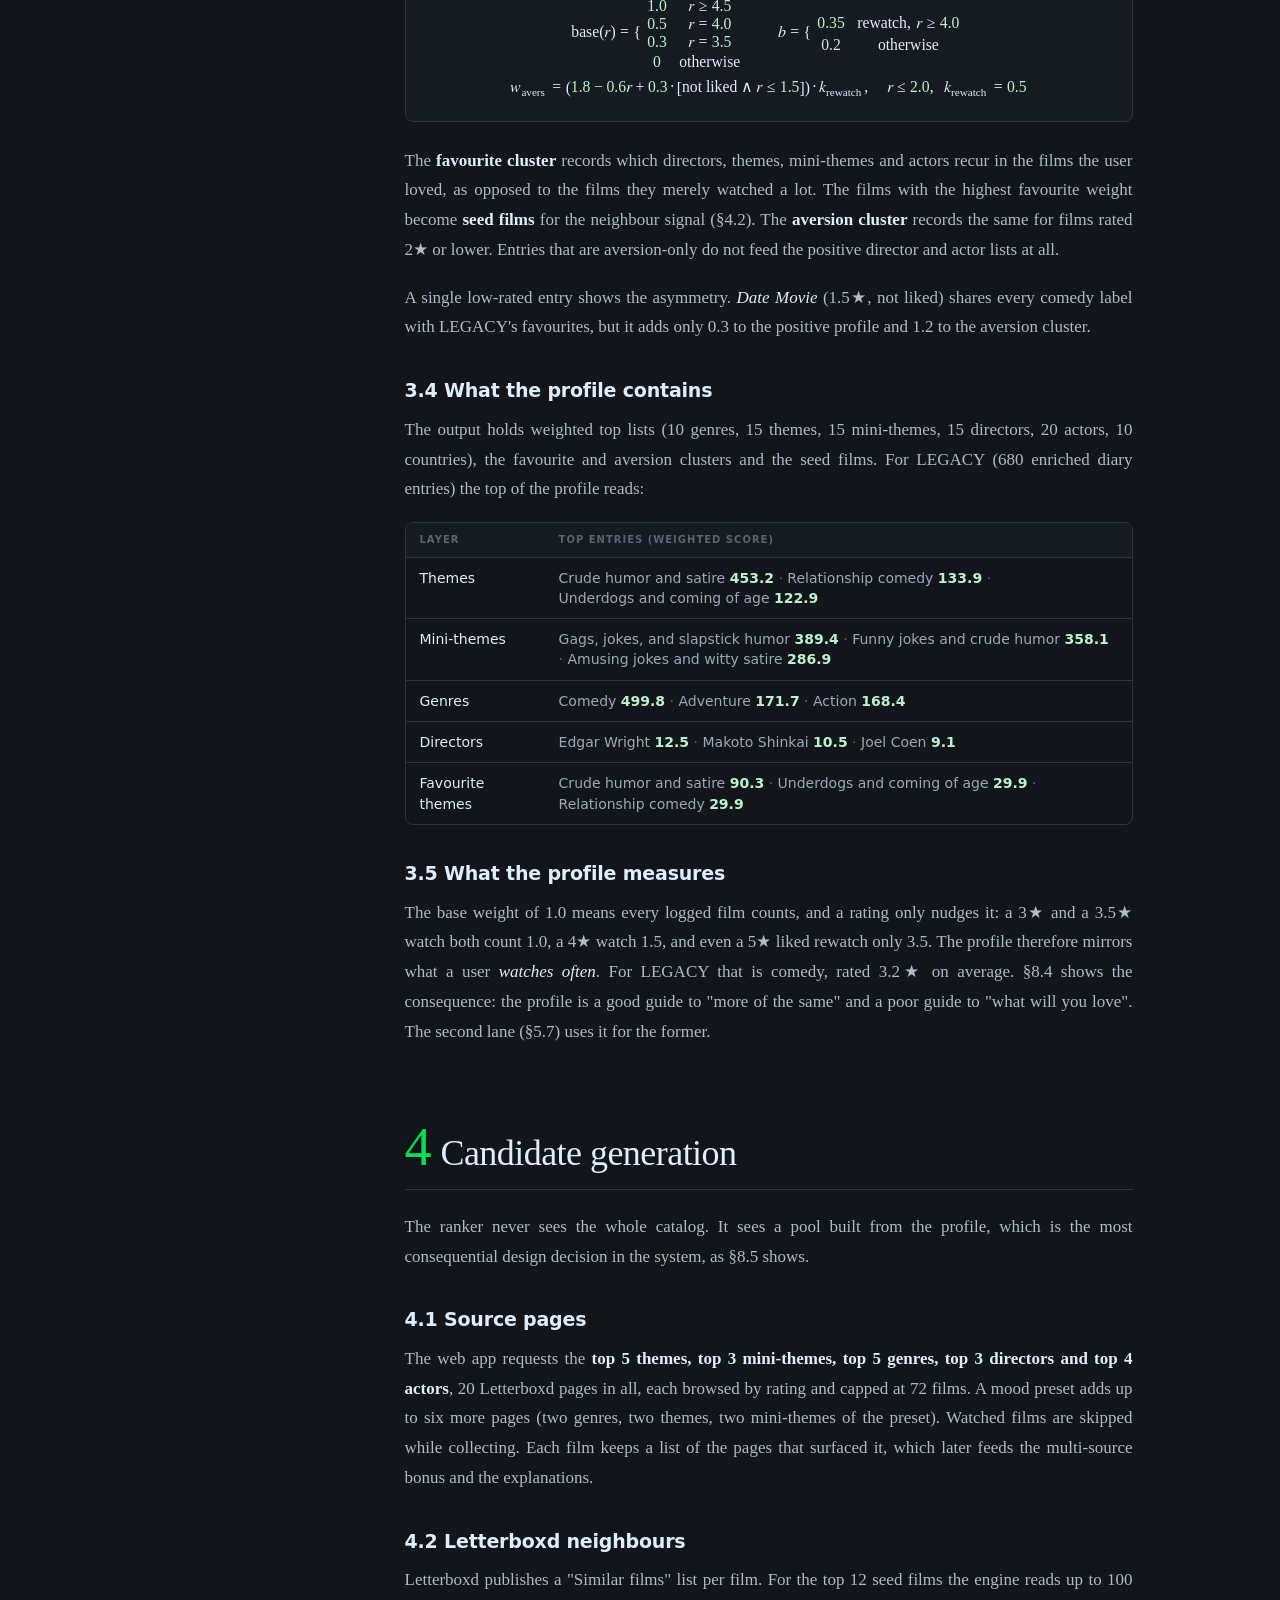
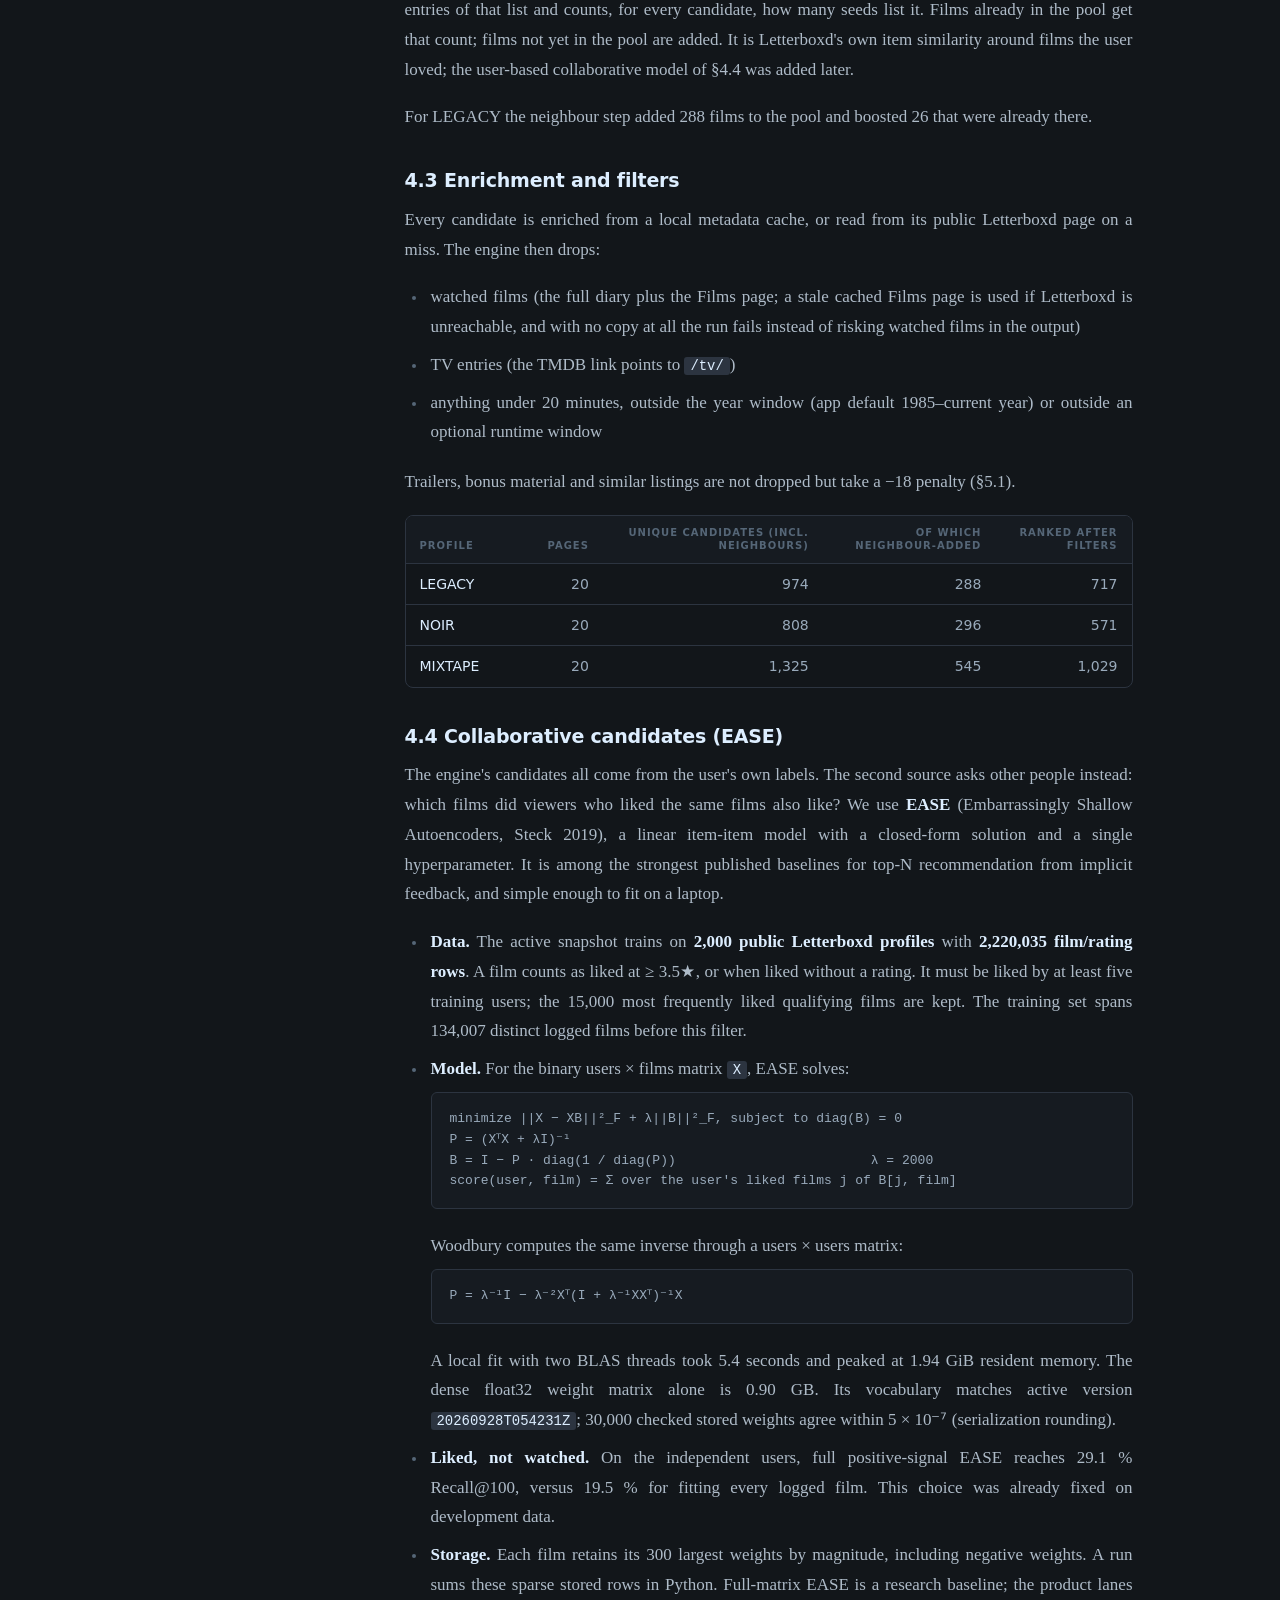
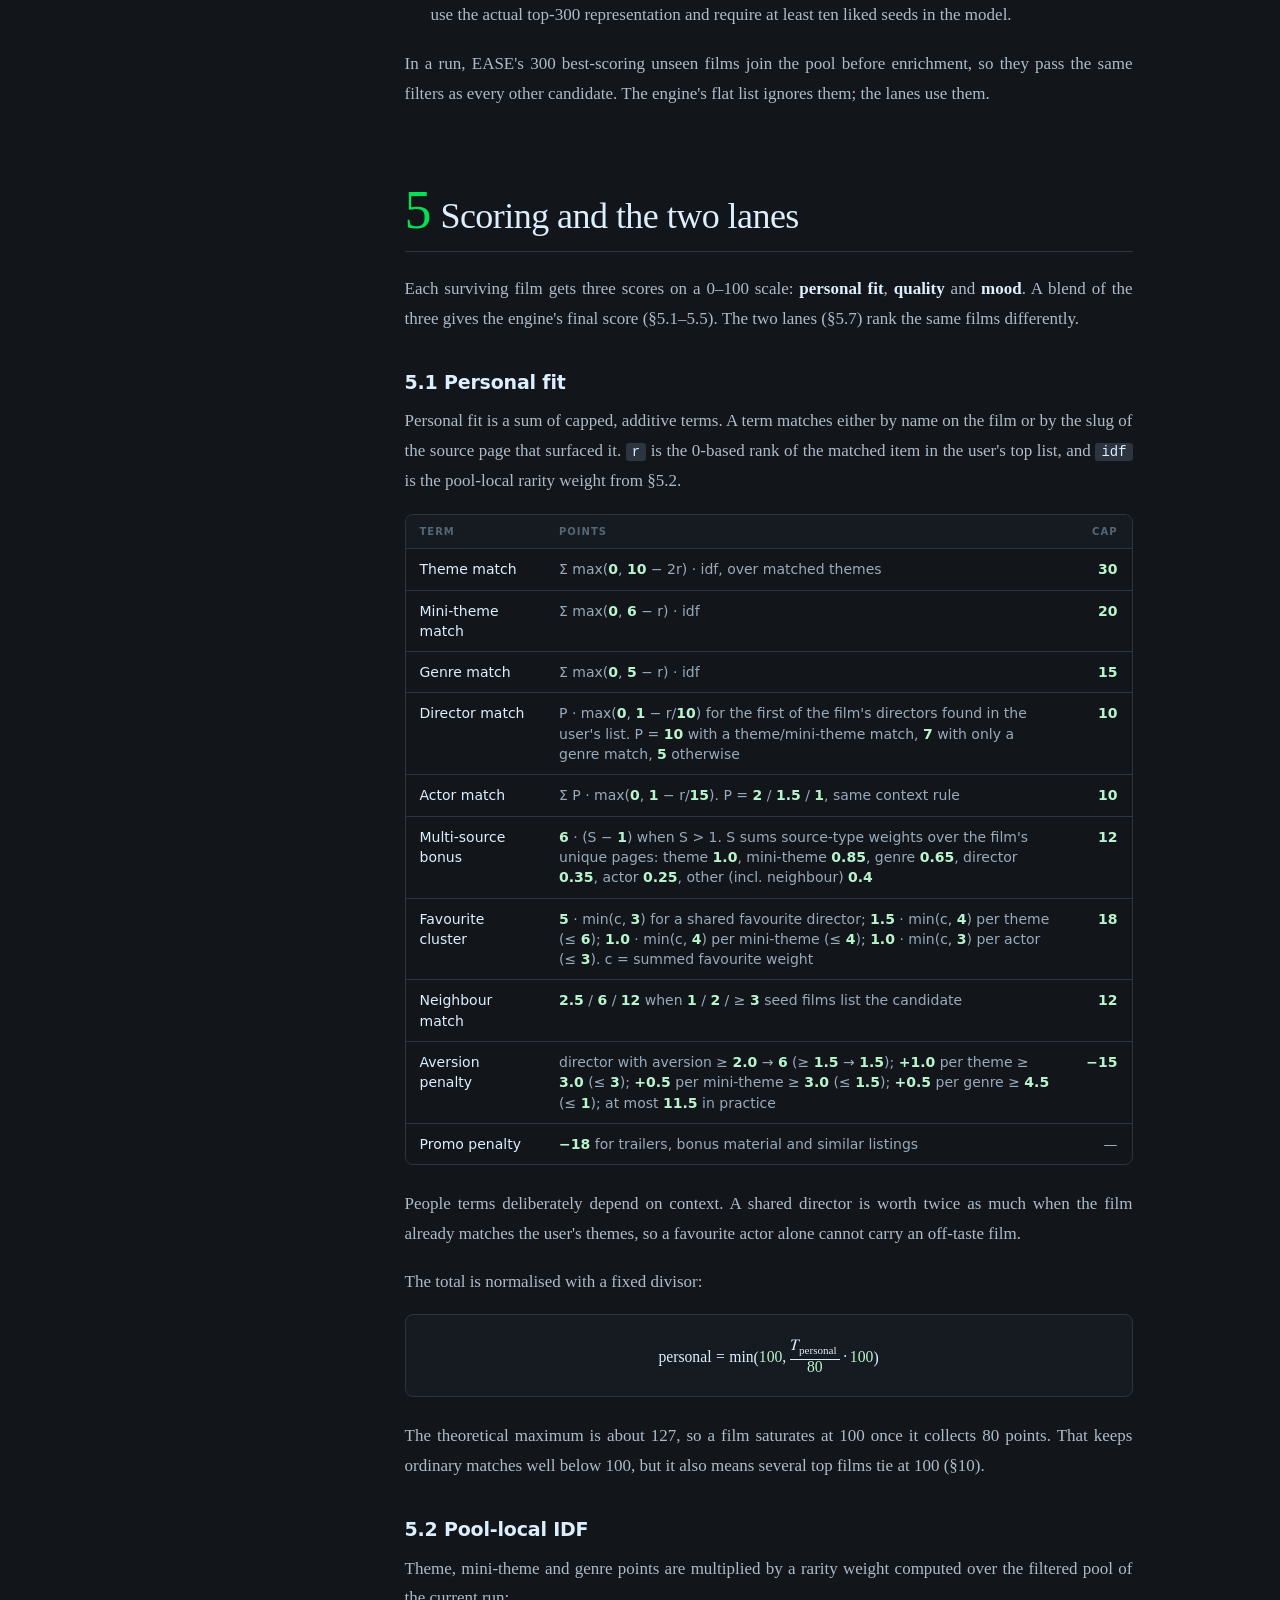
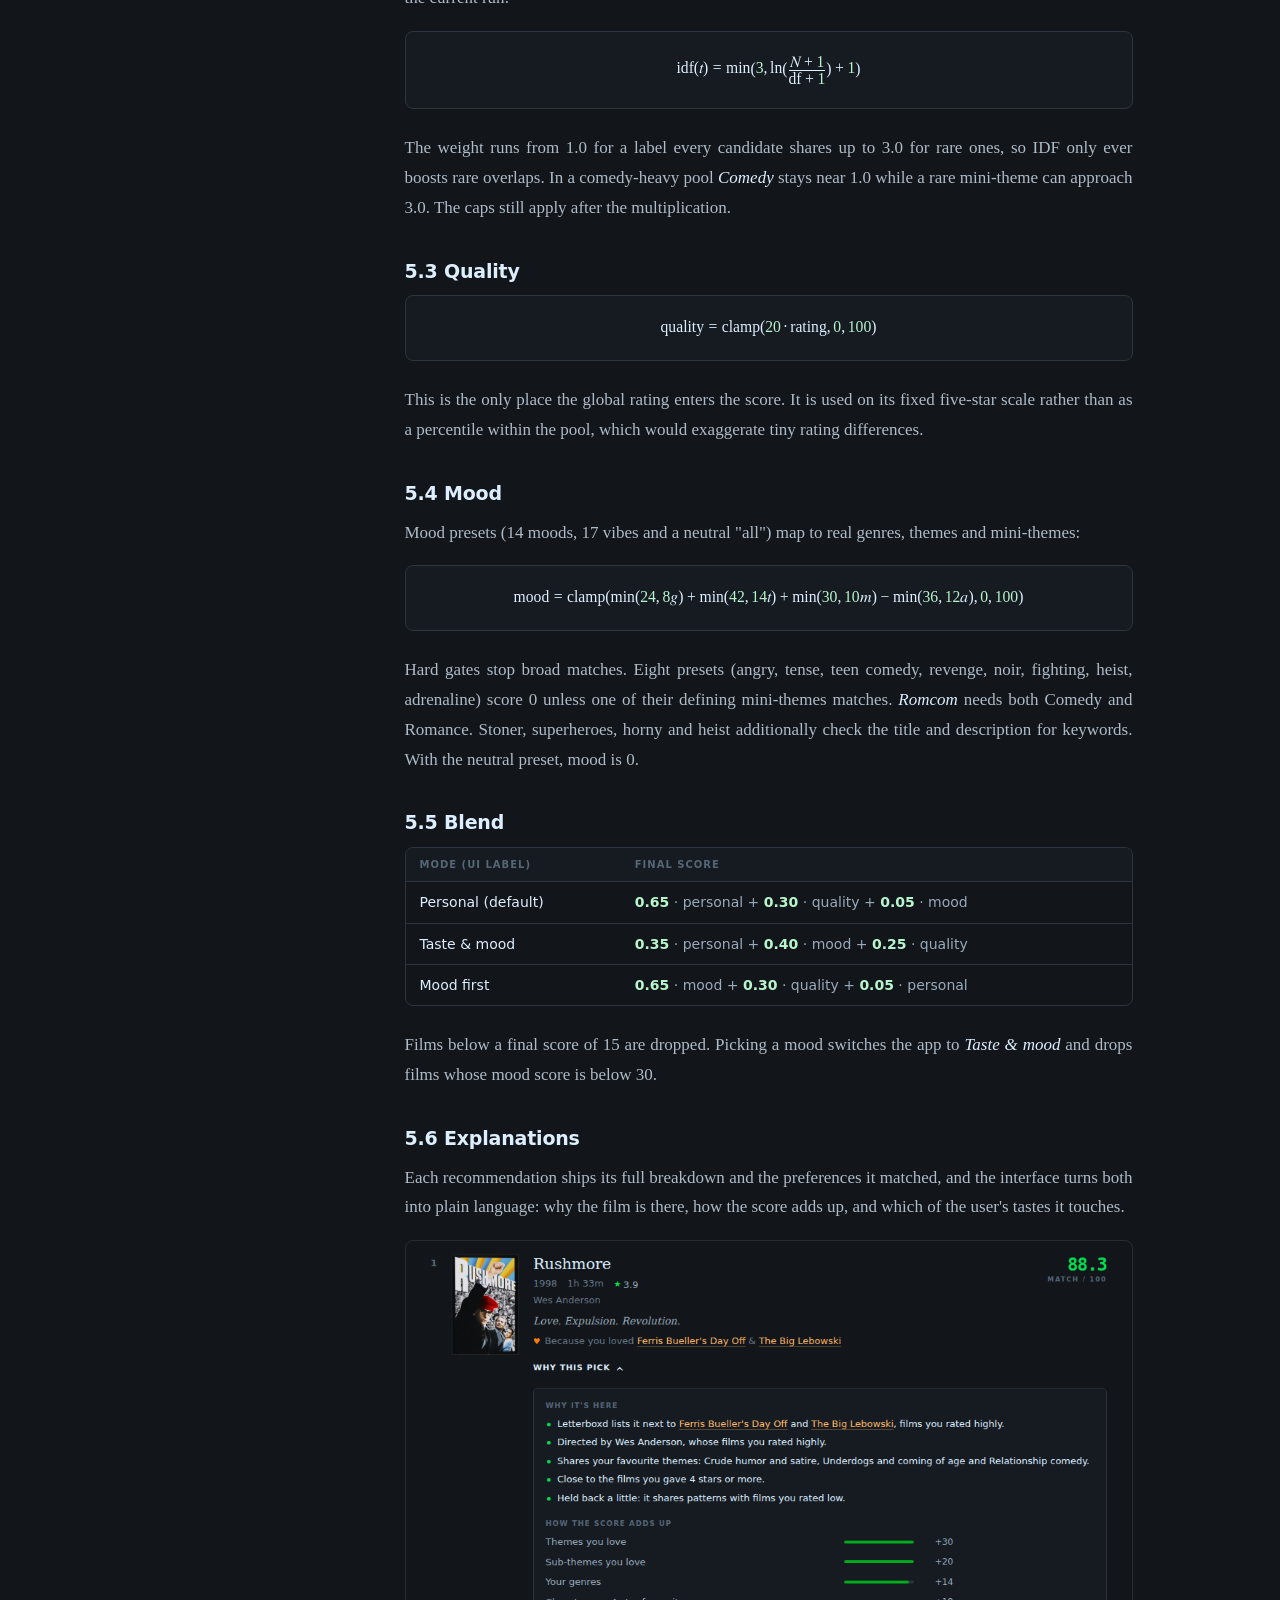
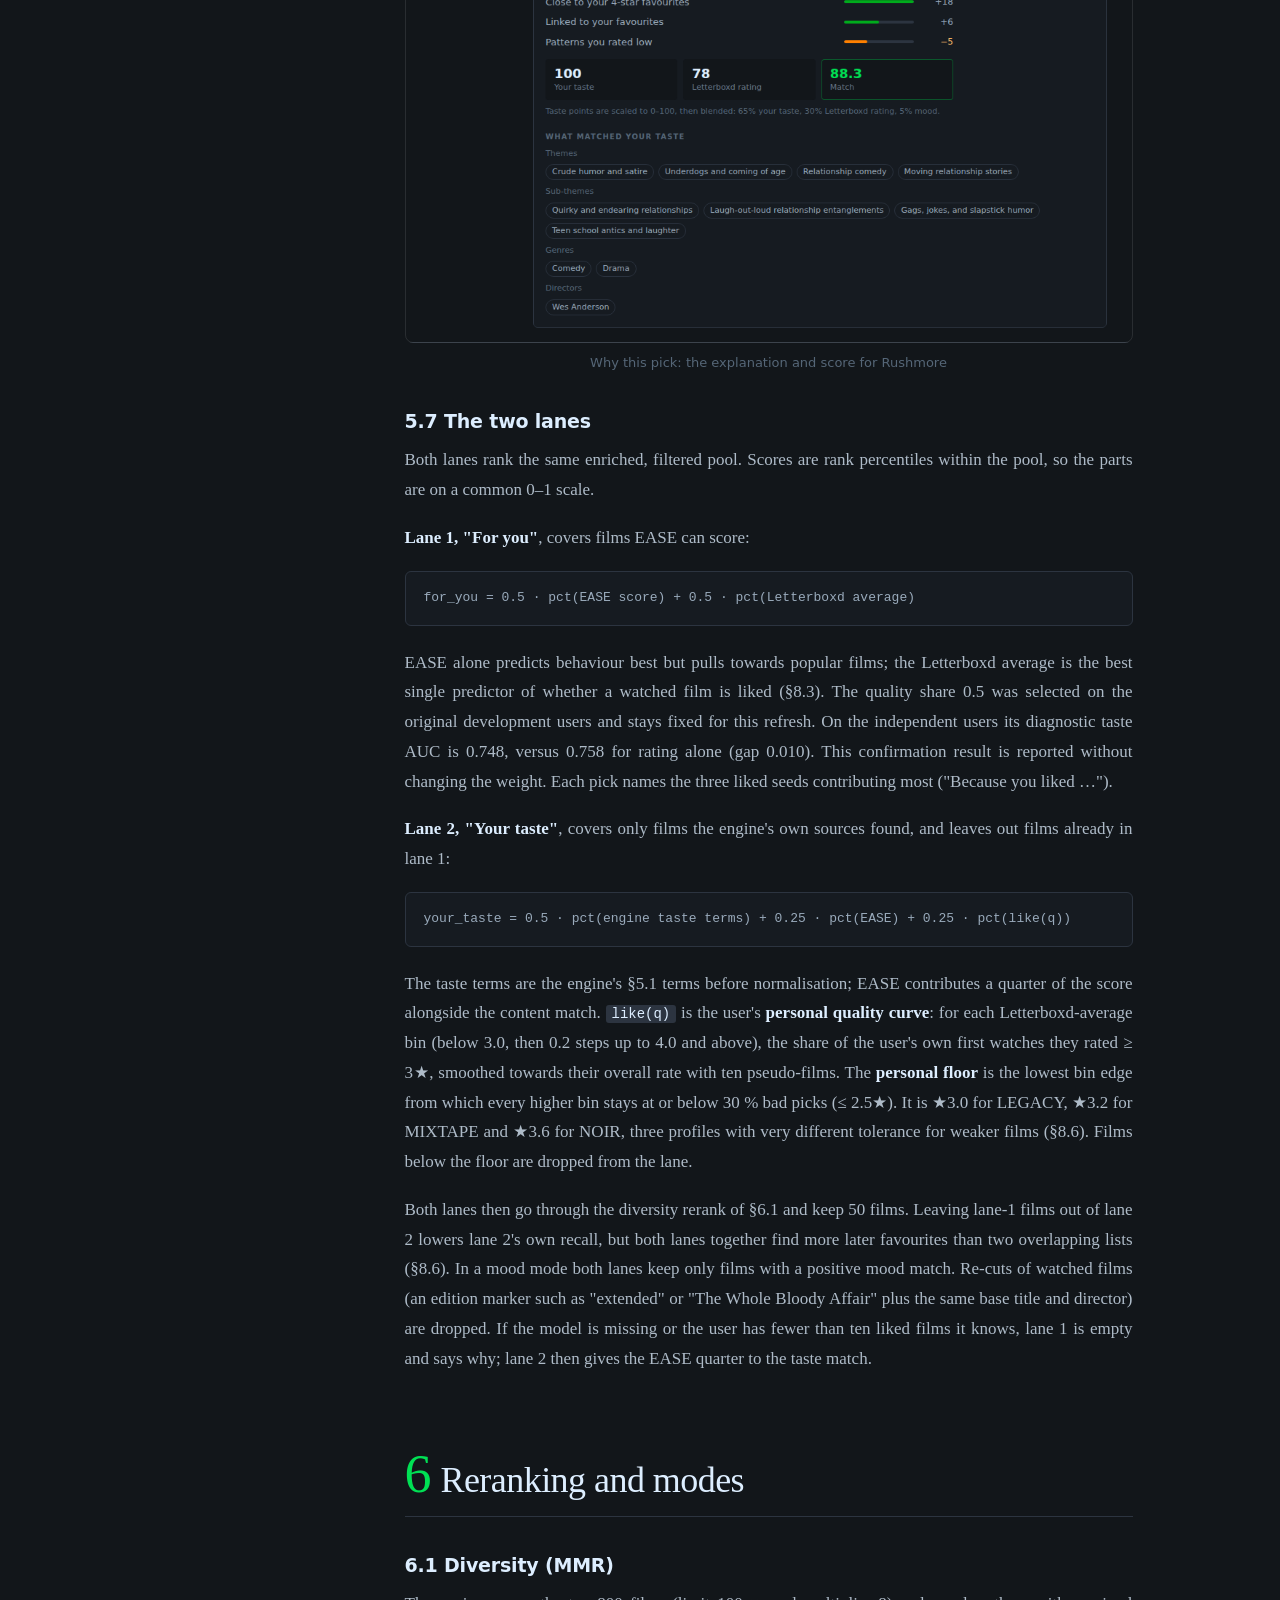
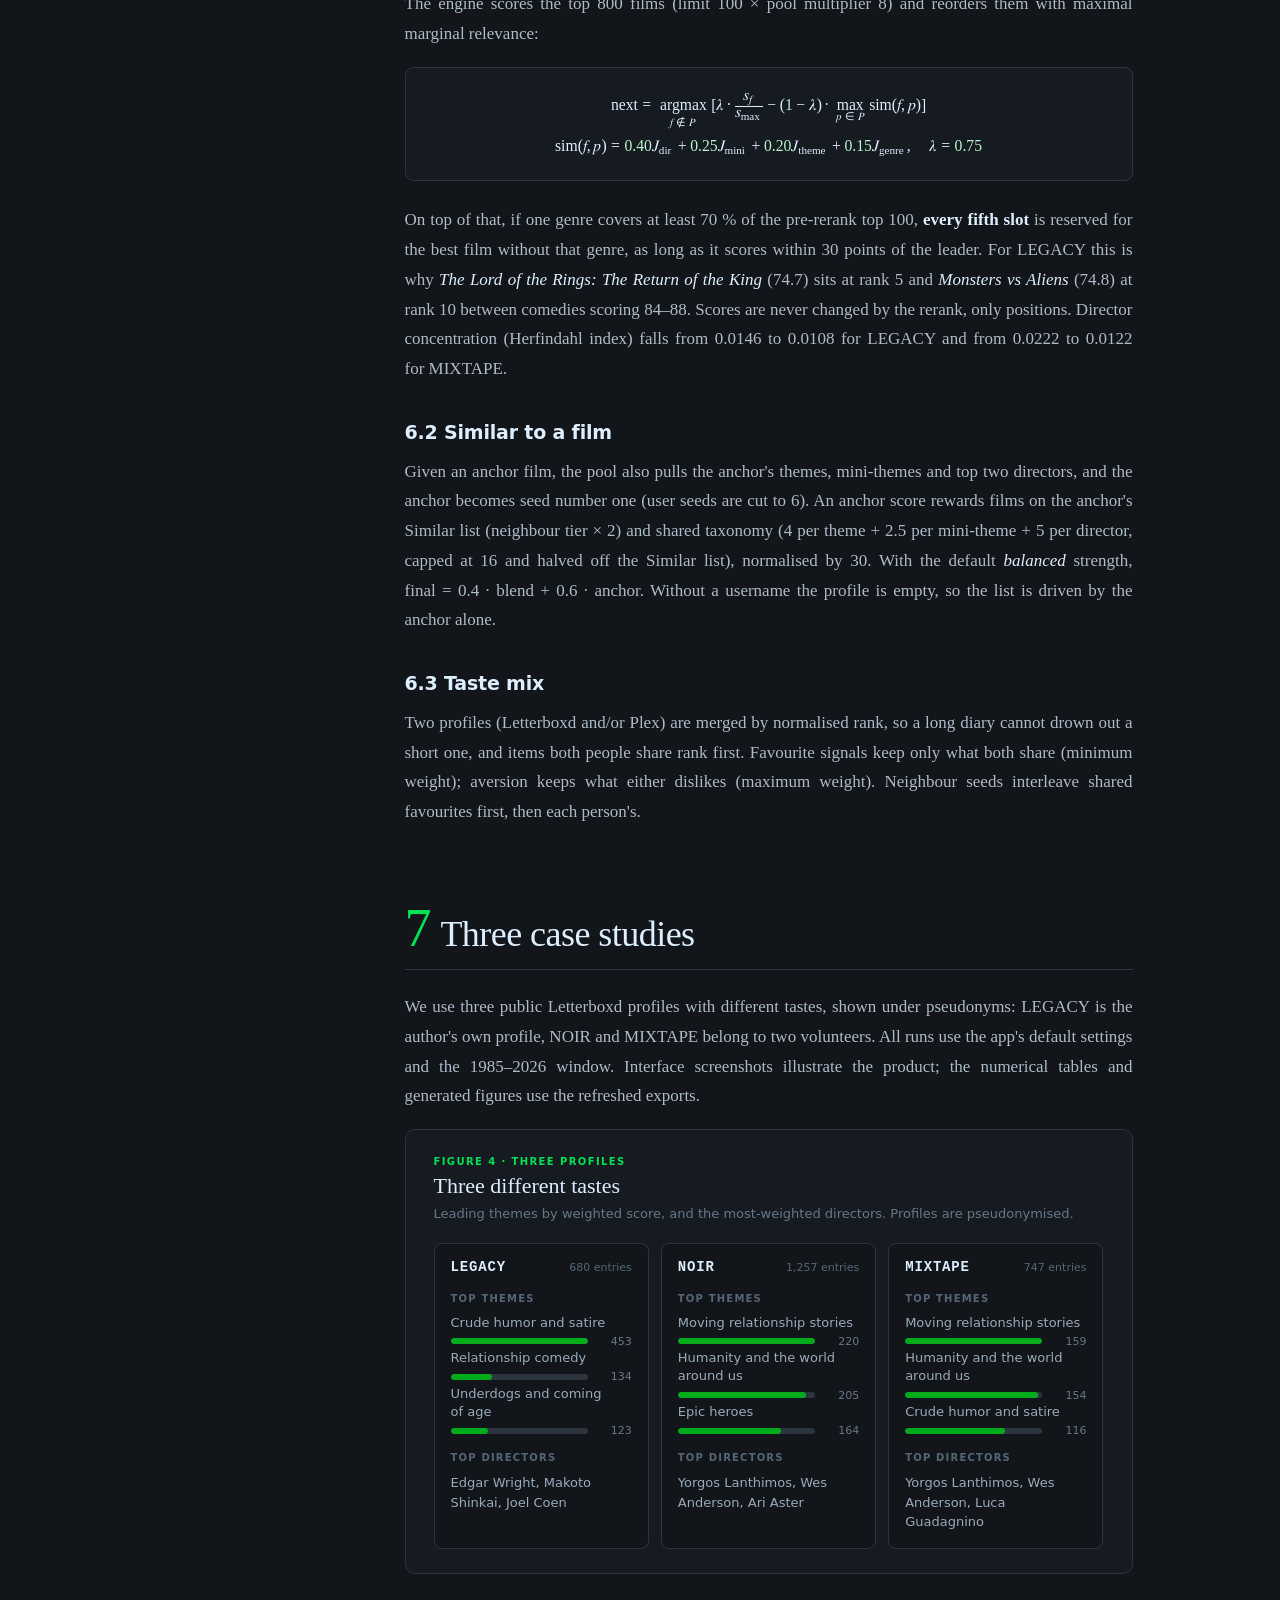
==== commit cd20c339: "docs(paper): publish refreshed independent EASE evaluation" ====
--- a/site/paper/index.html
+++ b/site/paper/index.html
@@ -47,6 +47,7 @@
 <body>
 <header class="hero hero-paper">
   <div class="backdrop" style="background-image: url('https://a.ltrbxd.com/resized/sm/upload/zp/bn/1x/6r/the-godfather-1920-1920-1080-1080-crop-000000.jpg')" role="img" aria-label="Backdrop: The Godfather"></div>
+
   <div class="wrap">
     <nav class="nav" aria-label="Primary">
       <a class="wordmark" href="../" aria-label="Recomendarr home"><img src="../icon.svg" alt="" width="26" height="26">Recomendarr</a>
@@ -60,12 +61,12 @@
       <h1>How Recomendarr Recommends Films</h1>
       <p class="lead">An explainable Letterboxd recommender, what stronger baselines revealed about it, and the two-lane design that followed</p>
       <dl class="stats">
-        <div class="stat stat-main"><dt>Recomendarr</dt><dd class="num">6.2<small>%</small></dd></div>
-        <div class="stat"><dt>Random order</dt><dd class="num">3.5<small>%</small></dd></div>
-        <div class="stat"><dt>By rating</dt><dd class="num">2.7<small>%</small></dd></div>
-        <div class="stat"><dt>Top-rated catalog</dt><dd class="num">1.8<small>%</small></dd></div>
+        <div class="stat"><dt>Content engine</dt><dd class="num">10.1<small>%</small></dd></div>
+        <div class="stat"><dt>EASE</dt><dd class="num">29.1<small>%</small></dd></div>
+        <div class="stat"><dt>For you</dt><dd class="num">20.4<small>%</small></dd></div>
+        <div class="stat stat-main"><dt>Both lanes</dt><dd class="num">27.4<small>%</small></dd></div>
       </dl>
-      <p class="stats-note">Recall@100 in a temporal holdout: the share of films users went on to enjoy that the top 100 already held.</p>
+      <p class="stats-note">Fresh held-out users: later favourites found in the top 100; both lanes together show up to 200 films.</p>
       <div class="actions">
         <a class="btn btn-primary" href="how-we-recommend-films.md" download><svg viewBox="0 0 24 24" fill="none" stroke="currentColor" stroke-width="2" stroke-linecap="round" stroke-linejoin="round" aria-hidden="true"><path d="M12 3v12m0 0-4.5-4.5M12 15l4.5-4.5M4 17v2a2 2 0 0 0 2 2h12a2 2 0 0 0 2-2v-2"/></svg>Markdown</a>
         <a class="btn btn-secondary" href="recomendarr-paper.html" download><svg viewBox="0 0 24 24" fill="none" stroke="currentColor" stroke-width="2" stroke-linecap="round" stroke-linejoin="round" aria-hidden="true"><path d="M12 3v12m0 0-4.5-4.5M12 15l4.5-4.5M4 17v2a2 2 0 0 0 2 2h12a2 2 0 0 0 2-2v-2"/></svg>Page (.html)</a>
@@ -82,7 +83,7 @@
     </details>
   </nav>
   <article class="paper">
-    <section id="abstract" class="paper-section"><h2>Abstract</h2><p>Recomendarr turns a Letterboxd diary into films the user has not seen and explains every recommendation. Version 1 of this paper tested its content engine against rating and random baselines and found it ahead, putting 6.2 % of the films three users later enjoyed into its top 100. Those baselines were too weak.</p><p>We added two stronger ones, both built from a sample of 500 public Letterboxd profiles: the most-watched films of that sample, and EASE, a collaborative-filtering model fitted on the films those users liked. Design choices were made on 100 held-out test users. The headline numbers come from 83 <strong>fresh</strong> users sampled afterwards, whom neither the model nor any choice ever saw.</p><p><strong>Collaborative filtering predicts what people go on to enjoy far better than the engine:</strong> 26.3 % of later favourites in the top 100, against 9.5 % for the engine. Popularity alone already beats the engine (14.5 %).</p><p>A second test asks a different question: among films a user <em>did</em> watch, does a score separate the ones they liked from the ones they did not? Here the Letterboxd average is the strongest single signal (AUC 0.74). EASE comes second (0.68). The engine is barely above a coin flip (0.59), because its taste profile tracks what a user watches often rather than what they love.</p><p><strong>One gap only the engine fills: rare films.</strong> About a third of later favourites were logged by fewer than 10 % of the sample. EASE finds 1 of 805; the engine finds 14.</p><p>The product now answers two questions separately:</p><ul><li><p><strong>"For you"</strong> blends EASE with the Letterboxd average: 18.0 % Recall@100, nearly twice the engine.</p></li><li><p><strong>"Your taste"</strong> keeps the engine's profile and adds a personal quality floor learned from the user's own ratings. The floor more than halves bad picks (10.6 % → 4.4 %) and finds more later favourites than no floor or a fixed one.</p></li></ul><p>Shown together, the two lanes contain 25.4 % of later favourites.</p></section><section id="key-findings" class="paper-section"><h2>Key findings</h2><ol class="findings"><li><p><strong>Stronger baselines change the verdict.</strong> Against rating and random order the engine looks good. Popularity in a user sample beats it by 5.0 pp [+2.8, +7.3], and collaborative filtering by 16.8 pp [+14.4, +19.2].</p></li><li><p><strong>Behaviour and taste are different tests.</strong> Recall rewards predicting what someone watches next, which favours popular films. The taste test removes popularity by only comparing films the user watched, but it penalises genre matches, because users only venture outside their genres for well-reviewed films. We report both.</p></li><li><p><strong>The engine's profile measures habit, not love.</strong> Its taste terms add almost nothing beyond a film's Letterboxd average: AUC 0.52 among films of similar rating, against 0.60 for EASE.</p></li><li><p><strong>Only the engine reaches rare films.</strong> 805 of 2,572 later favourites are rare in the sample. EASE finds 1, the product's "For you" lane 3, the engine 14. This is the case for keeping the content engine.</p></li><li><p><strong>Two lanes, each measured on its own target.</strong> "For you" is a deliberate trade: slightly below the pure Letterboxd average on taste (0.731 vs 0.740), 3.7 times better at predicting what the user watches (18.0 % vs 4.9 %), and personal rather than the same top-250 list for everyone. "Your taste" uses a per-user quality floor, ★3.0 for a tolerant profile and ★3.6 for a strict one, and beats a fixed ★3.4 floor by 1.3 pp recall [+0.5, +2.3].</p></li><li><p><strong>Refinements do help, given enough users.</strong> With 3 profiles v1 could not show it. On the fresh users, removing the neighbour signal costs 1.7 pp [−3.0, −0.5], and so does the core model alone. Removing IDF <em>gains</em> 1.2 pp [+0.5, +1.9].</p></li></ol></section><section id="1-the-problem" class="paper-section"><h2><span class="sec-num num">1</span>The problem</h2><p>Movie metadata looks plentiful, and naive recommenders built on it tend to fail in one of three ways:</p><ul><li><p><strong>Over-generalisation.</strong> "Likes comedy" describes someone who loves slapstick and someone who loves deadpan equally well. Broad labels flatten taste.</p></li><li><p><strong>Popularity drift.</strong> When global rating dominates, the list turns into "good films" rather than "films for this person". Rating-ordered lists are the weakest predictors we measured (§8.2).</p></li><li><p><strong>Opacity.</strong> A bare "people like you liked this" says little about what the system understood about you.</p></li></ul><p>Version 1 of Recomendarr answered with a content engine: pick a few hundred candidates from the user's strongest signals, then rank them with terms a person can read. That engine is still here. What changed is the evaluation around it. Measured against a collaborative model and against popularity in a user sample, it turned out to predict behaviour poorly and to add little taste signal beyond film quality, while being the only component that reaches rare films (§8). The product now keeps the engine for what it does well and adds a collaborative lane for what it does not.</p></section><section id="2-system-overview" class="paper-section"><h2><span class="sec-num num">2</span>System overview</h2>
+    <section id="abstract" class="paper-section"><h2>Abstract</h2><p>Recomendarr turns a Letterboxd diary into recommendations with an explanation for each pick. Its content engine follows the user's themes, genres and favourites; a collaborative EASE model supplies a second source of evidence. The product shows two lanes: <strong>"For you"</strong> (co-liking and community quality) and <strong>"Your taste"</strong> (the content profile and a personal quality floor).</p><p>This September 30, 2026 refresh evaluates the current <strong>2,000-user, 15,000-film model (λ = 2000)</strong> on <strong>100 newly collected independent users</strong>. Their 200 temporal test windows contain 3,945 later first watches rated ≥ 3.5★ or liked when unrated. The older 183 evaluation users are development data: 100 now overlap production training, and all 183 were used to retune λ. They cannot independently confirm the updated model.</p><p>On the new users, the engine finds <strong>10.1 %</strong> of later favourites in its top 100, popularity 17.5 %, and EASE on liked films <strong>29.1 %</strong>. "For you" reaches <strong>20.4 %</strong>; both lanes cover <strong>27.4 %</strong>, with up to 200 films rather than one list of 100.</p><p>A paired replay of the original 400-training-user model (500 collected, λ = 1000) on the same users changes EASE Recall@100 from 26.8 % to 29.1 %: <strong>+2.3 [+1.3, +3.2] percentage points</strong>, with a 95 % interval resampling whole users. This compares two complete model configurations; sample size, sampling mix, λ and film coverage changed together.</p><p>A second test separates liked from other rated first watches among films both watched- and liked-signal models can score. The Letterboxd average reaches AUC 0.758, stored EASE 0.686, and the engine 0.577. Neither retrospective test measures the value of discovering a film the user would never otherwise watch.</p></section><section id="key-findings" class="paper-section"><h2>Key findings</h2><ol class="findings"><li><p><strong>The model refresh is now measured on independent users.</strong> The paired comparison in §8.9 uses identical people, windows and positives for both snapshots, with a frozen metadata/source cache.</p></li><li><p><strong>Recall and taste answer different questions.</strong> EASE Recall@100 is 29.1 %; its stored-model taste AUC is 0.686. Community rating reaches 0.758 on taste, but only 5.2 % recall on the engine's pool.</p></li><li><p><strong>The content profile still measures viewing habits.</strong> Its taste terms reach AUC 0.530, and 0.522 within quality terciles. They serve the "Your taste" lane.</p></li><li><p><strong>Rare-film coverage remains limited.</strong> Of 1,415 later favourites watched by fewer than 10 % of training users, the engine finds 29, EASE 18, and "For you" 30.</p></li><li><p><strong>Report the floor's tradeoff, not just recall.</strong> A personal curve plus floor reaches 11.3 % on ≥ 3★ positives; 4.6 % of its retrospectively watched recommendations were rated ≤ 2.5★. §8.6 reports denominators and intervals.</p></li><li><p><strong>No fresh-data retuning.</strong> Lane weights, λ, caps, floor rule and engine settings were frozen before collecting these 100 users. Ablations are diagnostics, not newly selected production settings.</p></li></ol></section><section id="1-the-problem" class="paper-section"><h2><span class="sec-num num">1</span>The problem</h2><p>Movie metadata looks plentiful, and naive recommenders built on it tend to fail in one of three ways:</p><ul><li><p><strong>Over-generalisation.</strong> "Likes comedy" describes someone who loves slapstick and someone who loves deadpan equally well. Broad labels flatten taste.</p></li><li><p><strong>Popularity drift.</strong> When global rating dominates, the list turns into "good films" rather than "films for this person". Community rating is a film property; §8 compares its behaviour and taste evidence.</p></li><li><p><strong>Opacity.</strong> A bare "people like you liked this" says little about what the system understood about you.</p></li></ul><p>Version 1 of Recomendarr answered with a content engine: pick a few hundred candidates from the user's strongest signals, then rank them with terms a person can read. That engine is still here. What changed is the evaluation around it. Measured against a collaborative model and against popularity in a user sample, it turned out to predict behaviour poorly and to add little taste signal beyond film quality, with limited coverage of rare films (§8). The product now keeps the engine for what it does well and adds a collaborative lane for what it does not.</p></section><section id="2-system-overview" class="paper-section"><h2><span class="sec-num num">2</span>System overview</h2>
 <figure class="pipeline" aria-label="System overview">
   <div class="pl-inputs">
     <span class="pl-kicker">Input</span>
@@ -101,18 +102,37 @@
     <li><strong>Diversity rerank</strong><span>MMR, off-genre slots</span></li>
     <li class="pl-out"><strong>Two lanes</strong><span>For you · Your taste, each pick explained</span></li>
   </ol>
-</figure><p>A live run now returns <strong>two lanes</strong> next to the engine's flat list:</p><div class="table-wrap"><table><thead><tr><th class="left">Lane</th><th class="left">Question it answers</th><th class="left">Score</th></tr></thead><tbody><tr><td class="left" data-label="Lane">For you</td><td class="left" data-label="Question it answers">What will you probably like?</td><td class="left" data-label="Score">0.5 · EASE rank + 0.5 · Letterboxd-average rank</td></tr><tr><td class="left" data-label="Lane">Your taste</td><td class="left" data-label="Question it answers">More of what you like to watch</td><td class="left" data-label="Score">0.5 · engine taste match + 0.25 · EASE + 0.25 · personal quality curve, above a personal floor</td></tr></tbody></table></div><p>The collaborative model (§4.4) is fitted offline once a month; a run only sums stored weights, so it adds well under a second. The flat list stays in the API for exports and saved runs; the interface shows the two lanes.</p><figure class="shot"><img src="assets/screenshots/lanes.png" alt="The two lanes in the app: For you, with the liked films behind each pick" loading="lazy"><figcaption>The two lanes in the app: For you, with the liked films behind each pick</figcaption></figure><p>Every entry point runs the same core pipeline and differs only in where the diary and the candidates come from:</p><div class="table-wrap"><table><thead><tr><th class="left">Entry point</th><th class="left">Diary source</th><th class="left">Candidate source</th></tr></thead><tbody><tr><td class="left" data-label="Entry point">Live username</td><td class="left" data-label="Diary source">the public diary and Films page</td><td class="left" data-label="Candidate source">public Letterboxd pages</td></tr><tr><td class="left" data-label="Entry point">Letterboxd export ZIP</td><td class="left" data-label="Diary source">uploaded CSVs</td><td class="left" data-label="Candidate source">local catalog cache</td></tr><tr><td class="left" data-label="Entry point">Plex history</td><td class="left" data-label="Diary source">Plex login + Tautulli, matched by title, year, TMDB/IMDb id</td><td class="left" data-label="Candidate source">local catalog cache</td></tr><tr><td class="left" data-label="Entry point">Taste mix</td><td class="left" data-label="Diary source">two of the above, blended</td><td class="left" data-label="Candidate source">live if any Letterboxd profile is involved</td></tr><tr><td class="left" data-label="Entry point">Similar to a film ("anchor")</td><td class="left" data-label="Diary source">optional username</td><td class="left" data-label="Candidate source">anchor's own taxonomy + Similar list</td></tr></tbody></table></div><p>This paper describes the <strong>live username flow with the app's default settings</strong>, including the default year window of 1985 to the current year. The two lanes exist only in this flow; the other entry points return the flat list.</p></section><section id="3-the-taste-profile" class="paper-section"><h2><span class="sec-num num">3</span>The taste profile</h2><p>The profile is the engine's picture of the user, and everything downstream inherits its quality. It is built from diary entries enriched with Letterboxd metadata (genres, themes, mini-themes, directors, actors).</p><h3 id="31-entry-weight">3.1 Entry weight</h3><p>Each diary entry gets a weight before it is added to its film's genres, themes, mini-themes and people:</p><div class="table-wrap"><table><thead><tr><th class="left">Component</th><th class="left">Effect</th></tr></thead><tbody><tr><td class="left" data-label="Component">Base</td><td class="left" data-label="Effect"><span class="score num">1.0</span></td></tr><tr><td class="left" data-label="Component">Liked</td><td class="left" data-label="Effect"><span class="score num">+0.25</span></td></tr><tr><td class="left" data-label="Component">Rewatch</td><td class="left" data-label="Effect"><span class="score num">+0.75</span></td></tr><tr><td class="left" data-label="Component">Rating ≥ 4.5★</td><td class="left" data-label="Effect">+ (rating − <span class="score num">3.5</span>)</td></tr><tr><td class="left" data-label="Component">Rating 4.0★</td><td class="left" data-label="Effect"><span class="score num">+0.5</span></td></tr><tr><td class="left" data-label="Component">Rating 2.5★</td><td class="left" data-label="Effect">× <span class="score num">0.6</span></td></tr><tr><td class="left" data-label="Component">Rating ≤ 2.0★</td><td class="left" data-label="Effect">× <span class="score num">0.3</span></td></tr></tbody></table></div><p>A 5★ liked rewatch weighs 3.5, a plain 3★ watch 1.0 and a 1.5★ watch 0.3.</p><h3 id="32-per-film-cap">3.2 Per-film cap</h3><p>Repeat watches add up, but <strong>each film contributes at most 4.0 profile weight</strong>. If a film's entries sum to more, every entry is scaled by <code>4.0 / total</code>. Favourite and aversion weights (below) are capped the same way at 2.0 per film. Without this cap one comfort film could define the profile.</p><p><em>The Big Lebowski</em> shows the effect. LEGACY logged it six times, mostly 4.5–5★ liked rewatches. Uncapped, those entries would add 17.75 to <em>Crude humor and satire</em>, <em>Comedy</em> and Joel Coen, and 7.75 to the favourite cluster. Capped, they add 4.0 and 2.0. Joel Coen dropped from the top director slot to third as a result.</p><h3 id="33-favourite-and-aversion-signals">3.3 Favourite and aversion signals</h3><p>Two further weights feed separate signal clusters:</p><div class="formula"><math display="block"><mrow><msub><mi>w</mi><mtext>fav</mtext></msub><mo>=</mo><mrow><mi mathvariant="normal">min</mi><mo stretchy="false">(</mo><mn>1.4</mn><mo>,</mo><mrow><mi mathvariant="normal">base</mi><mo stretchy="false">(</mo><mi>r</mi><mo stretchy="false">)</mo></mrow><mo>+</mo><mn>0.15</mn><mo>·</mo><mtext>liked</mtext><mo>+</mo><mi>b</mi><mo stretchy="false">)</mo></mrow></mrow></math><math display="block"><mrow><mrow><mi mathvariant="normal">base</mi><mo stretchy="false">(</mo><mi>r</mi><mo stretchy="false">)</mo></mrow><mo>=</mo><mrow><mo>{</mo><mtable columnalign="left left" columnspacing="1.2em"><mtr><mtd><mrow><mn>1.0</mn></mrow></mtd><mtd><mrow><mi>r</mi><mo>≥</mo><mn>4.5</mn></mrow></mtd></mtr><mtr><mtd><mrow><mn>0.5</mn></mrow></mtd><mtd><mrow><mi>r</mi><mo>=</mo><mn>4.0</mn></mrow></mtd></mtr><mtr><mtd><mrow><mn>0.3</mn></mrow></mtd><mtd><mrow><mi>r</mi><mo>=</mo><mn>3.5</mn></mrow></mtd></mtr><mtr><mtd><mrow><mn>0</mn></mrow></mtd><mtd><mrow><mtext>otherwise</mtext></mrow></mtd></mtr></mtable></mrow><mspace width="2em"/><mi>b</mi><mo>=</mo><mrow><mo>{</mo><mtable columnalign="left left" columnspacing="1.2em"><mtr><mtd><mrow><mn>0.35</mn></mrow></mtd><mtd><mrow><mtext>rewatch,</mtext><mspace width="0.35em"/><mi>r</mi><mo>≥</mo><mn>4.0</mn></mrow></mtd></mtr><mtr><mtd><mrow><mn>0.2</mn></mrow></mtd><mtd><mrow><mtext>otherwise</mtext></mrow></mtd></mtr></mtable></mrow></mrow></math><math display="block"><mrow><msub><mi>w</mi><mtext>avers</mtext></msub><mo>=</mo><mrow><mo>(</mo><mn>1.8</mn><mo>−</mo><mn>0.6</mn><mi>r</mi><mo>+</mo><mn>0.3</mn><mo>·</mo><mrow><mo>[</mo><mtext>not liked</mtext><mo>∧</mo><mi>r</mi><mo>≤</mo><mn>1.5</mn><mo>]</mo></mrow><mo>)</mo></mrow><mo>·</mo><msub><mi>k</mi><mtext>rewatch</mtext></msub><mo>,</mo><mspace width="1em"/><mi>r</mi><mo>≤</mo><mn>2.0</mn><mo>,</mo><mspace width="0.5em"/><msub><mi>k</mi><mtext>rewatch</mtext></msub><mo>=</mo><mn>0.5</mn></mrow></math></div><p>The <strong>favourite cluster</strong> records which directors, themes, mini-themes and actors recur in the films the user loved, as opposed to the films they merely watched a lot. The films with the highest favourite weight become <strong>seed films</strong> for the neighbour signal (§4.2). The <strong>aversion cluster</strong> records the same for films rated 2★ or lower. Entries that are aversion-only do not feed the positive director and actor lists at all.</p><p>A single low-rated entry shows the asymmetry. <em>Date Movie</em> (1.5★, not liked) shares every comedy label with LEGACY's favourites, but it adds only 0.3 to the positive profile and 1.2 to the aversion cluster.</p><h3 id="34-what-the-profile-contains">3.4 What the profile contains</h3><p>The output holds weighted top lists (10 genres, 15 themes, 15 mini-themes, 15 directors, 20 actors, 10 countries), the favourite and aversion clusters and the seed films. For LEGACY (609 enriched diary entries) the top of the profile reads:</p><div class="table-wrap"><table><thead><tr><th class="left">Layer</th><th class="left">Top entries (weighted score)</th></tr></thead><tbody><tr><td class="left" data-label="Layer">Themes</td><td class="left" data-label="Top entries (weighted score)"><span class="entry">Crude humor and satire <span class="score num">412.9</span></span><span class="sep" aria-hidden="true"> · </span><span class="entry">Relationship comedy <span class="score num">124.4</span></span><span class="sep" aria-hidden="true"> · </span><span class="entry">Underdogs and coming of age <span class="score num">106.8</span></span></td></tr><tr><td class="left" data-label="Layer">Mini-themes</td><td class="left" data-label="Top entries (weighted score)"><span class="entry">Gags, jokes, and slapstick humor <span class="score num">353.9</span></span><span class="sep" aria-hidden="true"> · </span><span class="entry">Funny jokes and crude humor <span class="score num">326.6</span></span><span class="sep" aria-hidden="true"> · </span><span class="entry">Amusing jokes and witty satire <span class="score num">260.5</span></span></td></tr><tr><td class="left" data-label="Layer">Genres</td><td class="left" data-label="Top entries (weighted score)"><span class="entry">Comedy <span class="score num">455.6</span></span><span class="sep" aria-hidden="true"> · </span><span class="entry">Adventure <span class="score num">159.6</span></span><span class="sep" aria-hidden="true"> · </span><span class="entry">Drama <span class="score num">149.0</span></span></td></tr><tr><td class="left" data-label="Layer">Directors</td><td class="left" data-label="Top entries (weighted score)"><span class="entry">Edgar Wright <span class="score num">10.8</span></span><span class="sep" aria-hidden="true"> · </span><span class="entry">Makoto Shinkai <span class="score num">10.5</span></span><span class="sep" aria-hidden="true"> · </span><span class="entry">Joel Coen <span class="score num">8.5</span></span></td></tr><tr><td class="left" data-label="Layer">Favourite themes</td><td class="left" data-label="Top entries (weighted score)"><span class="entry">Crude humor and satire <span class="score num">84.5</span></span><span class="sep" aria-hidden="true"> · </span><span class="entry">Relationship comedy <span class="score num">28.1</span></span><span class="sep" aria-hidden="true"> · </span><span class="entry">Humanity and the world around us <span class="score num">27.3</span></span></td></tr></tbody></table></div><h3 id="35-what-the-profile-measures">3.5 What the profile measures</h3><p>The base weight of 1.0 means every logged film counts, and a rating only nudges it: a 3★ and a 3.5★ watch both count 1.0, a 4★ watch 1.5, and even a 5★ liked rewatch only 3.5. The profile therefore mirrors what a user <em>watches often</em>. For LEGACY that is comedy, rated 3.2★ on average. §8.4 shows the consequence: the profile is a good guide to "more of the same" and a poor guide to "what will you love". The second lane (§5.7) uses it for the former.</p></section><section id="4-candidate-generation" class="paper-section"><h2><span class="sec-num num">4</span>Candidate generation</h2><p>The ranker never sees the whole catalog. It sees a pool built from the profile, which is the most consequential design decision in the system, as §8.5 shows.</p><h3 id="41-source-pages">4.1 Source pages</h3><p>The web app requests the <strong>top 5 themes, top 3 mini-themes, top 5 genres, top 3 directors and top 4 actors</strong>, 20 Letterboxd pages in all, each browsed by rating and capped at 72 films. A mood preset adds up to six more pages (two genres, two themes, two mini-themes of the preset). Watched films are skipped while collecting. Each film keeps a list of the pages that surfaced it, which later feeds the multi-source bonus and the explanations.</p><h3 id="42-letterboxd-neighbours">4.2 Letterboxd neighbours</h3><p>Letterboxd publishes a "Similar films" list per film. For the top 12 seed films the engine reads up to 100 entries of that list and counts, for every candidate, how many seeds list it. Films already in the pool get that count; films not yet in the pool are added. It is Letterboxd's own item similarity around films the user loved; the user-based collaborative model of §4.4 was added later.</p><p>For LEGACY the neighbour step added 330 films to the pool and boosted 29 that were already there.</p><h3 id="43-enrichment-and-filters">4.3 Enrichment and filters</h3><p>Every candidate is enriched from a local metadata cache, or read from its public Letterboxd page on a miss. The engine then drops:</p><ul><li><p>watched films (the full diary plus the Films page; a stale cached Films page is used if Letterboxd is unreachable, and with no copy at all the run fails instead of risking watched films in the output)</p></li><li><p>TV entries (the TMDB link points to <code>/tv/</code>)</p></li><li><p>anything under 20 minutes, outside the year window (app default 1985–current year) or outside an optional runtime window</p></li></ul><p>Trailers, bonus material and similar listings are not dropped but take a −18 penalty (§5.1).</p><div class="table-wrap stack"><table><thead><tr><th class="left">Profile</th><th class="right">Pages</th><th class="right">Unique candidates (incl. neighbours)</th><th class="right">of which neighbour-added</th><th class="right">Ranked after filters</th></tr></thead><tbody><tr><td class="left" data-label="Profile">LEGACY</td><td class="right" data-label="Pages">20</td><td class="right" data-label="Unique candidates (incl. neighbours)">1,029</td><td class="right" data-label="of which neighbour-added">330</td><td class="right" data-label="Ranked after filters">778</td></tr><tr><td class="left" data-label="Profile">NOIR</td><td class="right" data-label="Pages">20</td><td class="right" data-label="Unique candidates (incl. neighbours)">808</td><td class="right" data-label="of which neighbour-added">296</td><td class="right" data-label="Ranked after filters">571</td></tr><tr><td class="left" data-label="Profile">MIXTAPE</td><td class="right" data-label="Pages">20</td><td class="right" data-label="Unique candidates (incl. neighbours)">1,325</td><td class="right" data-label="of which neighbour-added">545</td><td class="right" data-label="Ranked after filters">1,029</td></tr></tbody></table></div><h3 id="44-collaborative-candidates-ease">4.4 Collaborative candidates (EASE)</h3><p>The engine's candidates all come from the user's own labels. The second source asks other people instead: which films did viewers who liked the same films also like? We use <strong>EASE</strong> (Embarrassingly Shallow Autoencoders, Steck 2019), a linear item-item model with a closed-form solution and a single hyperparameter. It is among the strongest published baselines for top-N recommendation from implicit feedback, and simple enough to fit on a laptop.</p><ul><li><p><strong>Data.</strong> 500 public Letterboxd profiles, sampled from film member pages (§8.1). For each, the Films page gives every logged film with its rating and like. A film counts as <em>liked</em> at ≥ 3.5★, or when liked without a rating. Films liked by fewer than five sampled users are dropped, which leaves about 7,600 films.</p></li><li><p><strong>Model.</strong> With <code>X</code> the users × films matrix of likes, EASE solves for an item-item weight matrix with a zero diagonal:</p><pre><code>P = (XᵀX + λI)⁻¹            B = I − P · diag(1 / diag(P))            λ = 1000
-score(user, film) = Σ over the user&#x27;s liked films j of B[j, film]</code></pre><p>With far fewer users than films, <code>P</code> comes from the Woodbury identity, which inverts a users × users matrix instead. The result is the same to within 10⁻⁸, and the fit needs 0.4 GB instead of 2.2 GB.</p></li><li><p><strong>Liked, not watched.</strong> Fitting on every logged film is the more common choice. On held-out users it is worse on both of our tests: Recall@100 19.4 % vs 24.8 % on the test users the choice was made on, and 19.3 % vs 26.3 % with taste AUC 0.61 vs 0.68 on the fresh ones.</p></li><li><p><strong>Storage.</strong> Each film keeps its 300 largest weights by magnitude, including negative ones. Keeping only positive weights cost a point of recall; the top 300 by magnitude match the full matrix within 0.2 pp. A run sums stored weights in plain Python.</p></li></ul><p>In a run, EASE's 300 best-scoring unseen films join the pool before enrichment, so they pass the same filters as every other candidate. The engine's flat list ignores them; the lanes use them.</p></section><section id="5-scoring-and-the-two-lanes" class="paper-section"><h2><span class="sec-num num">5</span>Scoring and the two lanes</h2><p>Each surviving film gets three scores on a 0–100 scale: <strong>personal fit</strong>, <strong>quality</strong> and <strong>mood</strong>. A blend of the three gives the engine's final score (§5.1–5.5). The two lanes (§5.7) rank the same films differently.</p><h3 id="51-personal-fit">5.1 Personal fit</h3><p>Personal fit is a sum of capped, additive terms. A term matches either by name on the film or by the slug of the source page that surfaced it. <code>r</code> is the 0-based rank of the matched item in the user's top list, and <code>idf</code> is the pool-local rarity weight from §5.2.</p><div class="table-wrap"><table><thead><tr><th class="left">Term</th><th class="left">Points</th><th class="right">Cap</th></tr></thead><tbody><tr><td class="left" data-label="Term">Theme match</td><td class="left" data-label="Points">Σ max(<span class="score num">0</span>, <span class="score num">10</span> − 2r) · idf, over matched themes</td><td class="right" data-label="Cap"><span class="score num">30</span></td></tr><tr><td class="left" data-label="Term">Mini-theme match</td><td class="left" data-label="Points">Σ max(<span class="score num">0</span>, <span class="score num">6</span> − r) · idf</td><td class="right" data-label="Cap"><span class="score num">20</span></td></tr><tr><td class="left" data-label="Term">Genre match</td><td class="left" data-label="Points">Σ max(<span class="score num">0</span>, <span class="score num">5</span> − r) · idf</td><td class="right" data-label="Cap"><span class="score num">15</span></td></tr><tr><td class="left" data-label="Term">Director match</td><td class="left" data-label="Points">P · max(<span class="score num">0</span>, <span class="score num">1</span> − r/<span class="score num">10</span>) for the first of the film's directors found in the user's list. P = <span class="score num">10</span> with a theme/mini-theme match, <span class="score num">7</span> with only a genre match, <span class="score num">5</span> otherwise</td><td class="right" data-label="Cap"><span class="score num">10</span></td></tr><tr><td class="left" data-label="Term">Actor match</td><td class="left" data-label="Points">Σ P · max(<span class="score num">0</span>, <span class="score num">1</span> − r/<span class="score num">15</span>). P = <span class="score num">2</span> / <span class="score num">1.5</span> / <span class="score num">1</span>, same context rule</td><td class="right" data-label="Cap"><span class="score num">10</span></td></tr><tr><td class="left" data-label="Term">Multi-source bonus</td><td class="left" data-label="Points"><span class="score num">6</span> · (S − <span class="score num">1</span>) when S &gt; 1. S sums source-type weights over the film's unique pages: theme <span class="score num">1.0</span>, mini-theme <span class="score num">0.85</span>, genre <span class="score num">0.65</span>, director <span class="score num">0.35</span>, actor <span class="score num">0.25</span>, other (incl. neighbour) <span class="score num">0.4</span></td><td class="right" data-label="Cap"><span class="score num">12</span></td></tr><tr><td class="left" data-label="Term">Favourite cluster</td><td class="left" data-label="Points"><span class="score num">5</span> · min(c, <span class="score num">3</span>) for a shared favourite director; <span class="score num">1.5</span> · min(c, <span class="score num">4</span>) per theme (≤ <span class="score num">6</span>); <span class="score num">1.0</span> · min(c, <span class="score num">4</span>) per mini-theme (≤ <span class="score num">4</span>); <span class="score num">1.0</span> · min(c, <span class="score num">3</span>) per actor (≤ <span class="score num">3</span>). c = summed favourite weight</td><td class="right" data-label="Cap"><span class="score num">18</span></td></tr><tr><td class="left" data-label="Term">Neighbour match</td><td class="left" data-label="Points"><span class="score num">2.5</span> / <span class="score num">6</span> / <span class="score num">12</span> when <span class="score num">1</span> / <span class="score num">2</span> / ≥ <span class="score num">3</span> seed films list the candidate</td><td class="right" data-label="Cap"><span class="score num">12</span></td></tr><tr><td class="left" data-label="Term">Aversion penalty</td><td class="left" data-label="Points">director with aversion ≥ <span class="score num">2.0</span> → <span class="score num">6</span> (≥ <span class="score num">1.5</span> → <span class="score num">1.5</span>); <span class="score num">+1.0</span> per theme ≥ <span class="score num">3.0</span> (≤ <span class="score num">3</span>); <span class="score num">+0.5</span> per mini-theme ≥ <span class="score num">3.0</span> (≤ <span class="score num">1.5</span>); <span class="score num">+0.5</span> per genre ≥ <span class="score num">4.5</span> (≤ <span class="score num">1</span>); at most <span class="score num">11.5</span> in practice</td><td class="right" data-label="Cap"><span class="score num">−15</span></td></tr><tr><td class="left" data-label="Term">Promo penalty</td><td class="left" data-label="Points"><span class="score num">−18</span> for trailers, bonus material and similar listings</td><td class="right" data-label="Cap">—</td></tr></tbody></table></div><p>People terms deliberately depend on context. A shared director is worth twice as much when the film already matches the user's themes, so a favourite actor alone cannot carry an off-taste film.</p><p>The total is normalised with a fixed divisor:</p><div class="formula"><math display="block"><mrow><mi>personal</mi><mo>=</mo><mrow><mi mathvariant="normal">min</mi><mo>(</mo><mn>100</mn><mo>,</mo><mfrac><mrow><msub><mi>T</mi><mtext>personal</mtext></msub></mrow><mrow><mn>80</mn></mrow></mfrac><mo>·</mo><mn>100</mn><mo>)</mo></mrow></mrow></math></div><p>The theoretical maximum is about 127, so a film saturates at 100 once it collects 80 points. That keeps ordinary matches well below 100, but it also means several top films tie at 100 (§10).</p><h3 id="52-pool-local-idf">5.2 Pool-local IDF</h3><p>Theme, mini-theme and genre points are multiplied by a rarity weight computed over the filtered pool of the current run:</p><div class="formula"><math display="block"><mrow><mrow><mi mathvariant="normal">idf</mi><mo stretchy="false">(</mo><mi>t</mi><mo stretchy="false">)</mo></mrow><mo>=</mo><mrow><mi mathvariant="normal">min</mi><mo>(</mo><mn>3</mn><mo>,</mo><mrow><mi mathvariant="normal">ln</mi><mo>(</mo><mfrac><mrow><mi>N</mi><mo>+</mo><mn>1</mn></mrow><mrow><mi>df</mi><mo>+</mo><mn>1</mn></mrow></mfrac><mo>)</mo></mrow><mo>+</mo><mn>1</mn><mo>)</mo></mrow></mrow></math></div><p>The weight runs from 1.0 for a label every candidate shares up to 3.0 for rare ones, so IDF only ever boosts rare overlaps. In a comedy-heavy pool <em>Comedy</em> stays near 1.0 while a rare mini-theme can approach 3.0. The caps still apply after the multiplication.</p><h3 id="53-quality">5.3 Quality</h3><div class="formula"><math display="block"><mrow><mi>quality</mi><mo>=</mo><mrow><mi mathvariant="normal">clamp</mi><mo stretchy="false">(</mo><mn>20</mn><mo>·</mo><mi>rating</mi><mo>,</mo><mn>0</mn><mo>,</mo><mn>100</mn><mo stretchy="false">)</mo></mrow></mrow></math></div><p>This is the only place the global rating enters the score. It is used on its fixed five-star scale rather than as a percentile within the pool, which would exaggerate tiny rating differences.</p><h3 id="54-mood">5.4 Mood</h3><p>Mood presets (14 moods, 17 vibes and a neutral "all") map to real genres, themes and mini-themes:</p><div class="formula"><math display="block"><mrow><mi>mood</mi><mo>=</mo><mrow><mi mathvariant="normal">clamp</mi><mo stretchy="false">(</mo><mrow><mi mathvariant="normal">min</mi><mo stretchy="false">(</mo><mn>24</mn><mo>,</mo><mn>8</mn><mi>g</mi><mo stretchy="false">)</mo></mrow><mo>+</mo><mrow><mi mathvariant="normal">min</mi><mo stretchy="false">(</mo><mn>42</mn><mo>,</mo><mn>14</mn><mi>t</mi><mo stretchy="false">)</mo></mrow><mo>+</mo><mrow><mi mathvariant="normal">min</mi><mo stretchy="false">(</mo><mn>30</mn><mo>,</mo><mn>10</mn><mi>m</mi><mo stretchy="false">)</mo></mrow><mo>−</mo><mrow><mi mathvariant="normal">min</mi><mo stretchy="false">(</mo><mn>36</mn><mo>,</mo><mn>12</mn><mi>a</mi><mo stretchy="false">)</mo></mrow><mo>,</mo><mn>0</mn><mo>,</mo><mn>100</mn><mo stretchy="false">)</mo></mrow></mrow></math></div><p>Hard gates stop broad matches. Eight presets (angry, tense, teen comedy, revenge, noir, fighting, heist, adrenaline) score 0 unless one of their defining mini-themes matches. <em>Romcom</em> needs both Comedy and Romance. Stoner, superheroes, horny and heist additionally check the title and description for keywords. With the neutral preset, mood is 0.</p><h3 id="55-blend">5.5 Blend</h3><div class="table-wrap"><table><thead><tr><th class="left">Mode (UI label)</th><th class="left">Final score</th></tr></thead><tbody><tr><td class="left" data-label="Mode (UI label)">Personal (default)</td><td class="left" data-label="Final score"><span class="score num">0.65</span> · personal + <span class="score num">0.30</span> · quality + <span class="score num">0.05</span> · mood</td></tr><tr><td class="left" data-label="Mode (UI label)">Taste &amp; mood</td><td class="left" data-label="Final score"><span class="score num">0.35</span> · personal + <span class="score num">0.40</span> · mood + <span class="score num">0.25</span> · quality</td></tr><tr><td class="left" data-label="Mode (UI label)">Mood first</td><td class="left" data-label="Final score"><span class="score num">0.65</span> · mood + <span class="score num">0.30</span> · quality + <span class="score num">0.05</span> · personal</td></tr></tbody></table></div><p>Films below a final score of 15 are dropped. Picking a mood switches the app to <em>Taste &amp; mood</em> and drops films whose mood score is below 30.</p><h3 id="56-explanations">5.6 Explanations</h3><p>Each recommendation ships its full breakdown and the preferences it matched, and the interface turns both into plain language: why the film is there, how the score adds up, and which of the user's tastes it touches.</p><figure class="shot"><img src="assets/screenshots/why-this-pick.png" alt="Why this pick: the explanation and score for Rushmore" loading="lazy"><figcaption>Why this pick: the explanation and score for Rushmore</figcaption></figure><h3 id="57-the-two-lanes">5.7 The two lanes</h3><p>Both lanes rank the same enriched, filtered pool. Scores are rank percentiles within the pool, so the parts are on a common 0–1 scale.</p><p><strong>Lane 1, "For you"</strong>, covers films EASE can score:</p><pre><code>for_you = 0.5 · pct(EASE score) + 0.5 · pct(Letterboxd average)</code></pre><p>EASE alone predicts behaviour best but pulls towards popular films; the Letterboxd average is the best single predictor of whether a watched film is liked (§8.3). The weight 0.5 is the smallest quality share at which the taste AUC comes within about 0.01 of the average alone, while recall stays far above it. On the 100 test users used for design choices that is 0.5. On the 83 fresh users the gap at 0.5 is 0.009, so the rule gives 0.5 again (on one half of the first 100 it would have given 0.65: the balance point moves a little with the sample). Each pick is explained by the three liked films that contribute most to its EASE score ("Because you liked …").</p><p><strong>Lane 2, "Your taste"</strong>, covers only films the engine's own sources found, and leaves out films already in lane 1:</p><pre><code>your_taste = 0.5 · pct(engine taste terms) + 0.25 · pct(EASE) + 0.25 · pct(like(q))</code></pre><p>The taste terms are the engine's §5.1 terms before normalisation; EASE only breaks ties between equally good matches. <code>like(q)</code> is the user's <strong>personal quality curve</strong>: for each Letterboxd-average bin (below 3.0, then 0.2 steps up to 4.0 and above), the share of the user's own first watches they rated ≥ 3★, smoothed towards their overall rate with ten pseudo-films. The <strong>personal floor</strong> is the lowest bin edge from which every higher bin stays under 30 % bad picks (≤ 2.5★). It is ★3.0 for LEGACY, ★3.2 for MIXTAPE and ★3.6 for NOIR, three profiles with very different tolerance for weaker films (§8.6). Films below the floor are dropped from the lane.</p><p>Both lanes then go through the diversity rerank of §6.1 and keep 50 films. Leaving lane-1 films out of lane 2 lowers lane 2's own recall, but both lanes together find more later favourites than two overlapping lists (§8.6). In a mood mode both lanes keep only films with a positive mood match. Re-cuts of watched films (an edition marker such as "extended" or "The Whole Bloody Affair" plus the same base title and director) are dropped. If the model is missing or the user has fewer than ten liked films it knows, lane 1 is empty and says why; lane 2 then gives the EASE quarter to the taste match.</p></section><section id="6-reranking-and-modes" class="paper-section"><h2><span class="sec-num num">6</span>Reranking and modes</h2><h3 id="61-diversity-mmr">6.1 Diversity (MMR)</h3><p>The engine scores the top 800 films (limit 100 × pool multiplier 8) and reorders them with maximal marginal relevance:</p><div class="formula"><math display="block"><mrow><mi>next</mi><mo>=</mo><munder><mo>argmax</mo><mrow><mi>f</mi><mo>∉</mo><mi>P</mi></mrow></munder><mrow><mo>[</mo><mi>λ</mi><mo>·</mo><mfrac><mrow><msub><mi>s</mi><mi>f</mi></msub></mrow><mrow><msub><mi>s</mi><mtext>max</mtext></msub></mrow></mfrac><mo>−</mo><mrow><mo>(</mo><mn>1</mn><mo>−</mo><mi>λ</mi><mo>)</mo></mrow><mo>·</mo><munder><mo>max</mo><mrow><mi>p</mi><mo>∈</mo><mi>P</mi></mrow></munder><mrow><mi mathvariant="normal">sim</mi><mo stretchy="false">(</mo><mi>f</mi><mo>,</mo><mi>p</mi><mo stretchy="false">)</mo></mrow><mo>]</mo></mrow></mrow></math><math display="block"><mrow><mrow><mi mathvariant="normal">sim</mi><mo stretchy="false">(</mo><mi>f</mi><mo>,</mo><mi>p</mi><mo stretchy="false">)</mo></mrow><mo>=</mo><mn>0.40</mn><msub><mi>J</mi><mtext>dir</mtext></msub><mo>+</mo><mn>0.25</mn><msub><mi>J</mi><mtext>mini</mtext></msub><mo>+</mo><mn>0.20</mn><msub><mi>J</mi><mtext>theme</mtext></msub><mo>+</mo><mn>0.15</mn><msub><mi>J</mi><mtext>genre</mtext></msub><mo>,</mo><mspace width="1em"/><mi>λ</mi><mo>=</mo><mn>0.75</mn></mrow></math></div><p>On top of that, if one genre covers at least 70 % of the pre-rerank top 100, <strong>every fifth slot</strong> is reserved for the best film without that genre, as long as it scores within 30 points of the leader. For LEGACY this is why <em>The Lord of the Rings: The Return of the King</em> (74.8) sits at rank 5 and <em>Interstellar</em> (69.5) at rank 10 between comedies scoring 83–88. Scores are never changed by the rerank, only positions. Director concentration (Herfindahl index) falls from 0.0156 to 0.0116 for LEGACY and from 0.0222 to 0.0122 for MIXTAPE.</p><h3 id="62-similar-to-a-film">6.2 Similar to a film</h3><p>Given an anchor film, the pool also pulls the anchor's themes, mini-themes and top two directors, and the anchor becomes seed number one (user seeds are cut to 6). An anchor score rewards films on the anchor's Similar list (neighbour tier × 2) and shared taxonomy (4 per theme + 2.5 per mini-theme + 5 per director, capped at 16 and halved off the Similar list), normalised by 30. With the default <em>balanced</em> strength, final = 0.4 · blend + 0.6 · anchor. Without a username the profile is empty, so the list is driven by the anchor alone.</p><h3 id="63-taste-mix">6.3 Taste mix</h3><p>Two profiles (Letterboxd and/or Plex) are merged by normalised rank, so a long diary cannot drown out a short one, and items both people share rank first. Favourite signals keep only what both share (minimum weight); aversion keeps what either dislikes (maximum weight). Neighbour seeds interleave shared favourites first, then each person's.</p></section><section id="7-three-case-studies" class="paper-section"><h2><span class="sec-num num">7</span>Three case studies</h2><p>We use three public Letterboxd profiles with different tastes, shown under pseudonyms: LEGACY is the author's own profile, NOIR and MIXTAPE belong to two volunteers. All runs use the app's default settings and the 1985–2026 window.</p><figure class="chart"><figcaption><span class="kicker">Figure 4 · Three profiles</span><strong>Three different tastes</strong><span>Leading themes by weighted score, and the most-weighted directors. Profiles are pseudonymised.</span></figcaption><div class="profiles"><article class="profile"><header><span class="p-alias">LEGACY</span><span class="num">609 entries</span></header><h4>Top themes</h4><ul class="p-bars"><li><span class="p-name">Crude humor and satire</span><span class="c-track"><span style="width:100%"></span></span><span class="num">413</span></li><li><span class="p-name">Relationship comedy</span><span class="c-track"><span style="width:30%"></span></span><span class="num">124</span></li><li><span class="p-name">Underdogs and coming of age</span><span class="c-track"><span style="width:26%"></span></span><span class="num">107</span></li></ul><h4>Top directors</h4><p>Edgar Wright, Makoto Shinkai, Joel Coen</p></article><article class="profile"><header><span class="p-alias">NOIR</span><span class="num">1,256 entries</span></header><h4>Top themes</h4><ul class="p-bars"><li><span class="p-name">Moving relationship stories</span><span class="c-track"><span style="width:100%"></span></span><span class="num">220</span></li><li><span class="p-name">Humanity and the world around us</span><span class="c-track"><span style="width:93%"></span></span><span class="num">205</span></li><li><span class="p-name">Epic heroes</span><span class="c-track"><span style="width:75%"></span></span><span class="num">164</span></li></ul><h4>Top directors</h4><p>Yorgos Lanthimos, Wes Anderson, Ari Aster</p></article><article class="profile"><header><span class="p-alias">MIXTAPE</span><span class="num">746 entries</span></header><h4>Top themes</h4><ul class="p-bars"><li><span class="p-name">Moving relationship stories</span><span class="c-track"><span style="width:100%"></span></span><span class="num">159</span></li><li><span class="p-name">Humanity and the world around us</span><span class="c-track"><span style="width:97%"></span></span><span class="num">154</span></li><li><span class="p-name">Crude humor and satire</span><span class="c-track"><span style="width:73%"></span></span><span class="num">116</span></li></ul><h4>Top directors</h4><p>Yorgos Lanthimos, Wes Anderson, Luca Guadagnino</p></article></div></figure><div class="table-wrap"><table><thead><tr><th class="left"></th><th class="left">LEGACY</th><th class="left">NOIR</th><th class="left">MIXTAPE</th></tr></thead><tbody><tr><td class="left" data-label="">Enriched diary entries</td><td class="left" data-label="LEGACY">609</td><td class="left" data-label="NOIR">1,256</td><td class="left" data-label="MIXTAPE">746</td></tr><tr><td class="left" data-label="">Watched films excluded</td><td class="left" data-label="LEGACY">633</td><td class="left" data-label="NOIR">3,695</td><td class="left" data-label="MIXTAPE">770</td></tr><tr><td class="left" data-label="">Leading theme</td><td class="left" data-label="LEGACY">Crude humor and satire</td><td class="left" data-label="NOIR">Moving relationship stories</td><td class="left" data-label="MIXTAPE">Moving relationship stories</td></tr><tr><td class="left" data-label="">Leading mini-theme</td><td class="left" data-label="LEGACY">Gags, jokes, and slapstick humor</td><td class="left" data-label="NOIR">Twisted dark psychological thriller</td><td class="left" data-label="MIXTAPE">Twisted dark psychological thriller</td></tr><tr><td class="left" data-label="">Top directors</td><td class="left" data-label="LEGACY">Edgar Wright, Makoto Shinkai, Joel Coen</td><td class="left" data-label="NOIR">Yorgos Lanthimos, Wes Anderson, Ari Aster</td><td class="left" data-label="MIXTAPE">Yorgos Lanthimos, Wes Anderson, Luca Guadagnino</td></tr><tr><td class="left" data-label="">Diary entries rated ≤ 2★ (aversion entries)</td><td class="left" data-label="LEGACY">39</td><td class="left" data-label="NOIR">357</td><td class="left" data-label="MIXTAPE">188</td></tr></tbody></table></div><h3 id="71-top-recommendations">7.1 Top recommendations</h3><div class="strips"><div class="strip"><h4>LEGACY</h4><ol><li><a href="https://letterboxd.com/film/rushmore/" target="_blank" rel="noopener" title="Rushmore (1998)"><span class="poster"><img src="https://a.ltrbxd.com/resized/sm/upload/vx/bi/ni/1k/921qm0FJwDvi6ptaxNCp7xvqNGA-0-230-0-345-crop.jpg" alt="" loading="lazy" width="230" height="345"><span class="rank num">1</span></span><span class="s-title">Rushmore</span><span class="s-meta"><span class="num">1998</span><span class="s-score num">88.3</span></span></a></li><li><a href="https://letterboxd.com/film/the-lego-batman-movie/" target="_blank" rel="noopener" title="The Lego Batman Movie (2017)"><span class="poster"><img src="https://a.ltrbxd.com/resized/film-poster/2/5/1/9/3/7/251937-the-lego-batman-movie-0-230-0-345-crop.jpg" alt="" loading="lazy" width="230" height="345"><span class="rank num">2</span></span><span class="s-title">The Lego Batman Movie</span><span class="s-meta"><span class="num">2017</span><span class="s-score num">86.6</span></span></a></li><li><a href="https://letterboxd.com/film/the-ballad-of-buster-scruggs/" target="_blank" rel="noopener" title="The Ballad of Buster Scruggs (2018)"><span class="poster"><img src="https://a.ltrbxd.com/resized/film-poster/4/6/7/0/6/1/467061-the-ballad-of-buster-scruggs-0-230-0-345-crop.jpg" alt="" loading="lazy" width="230" height="345"><span class="rank num">3</span></span><span class="s-title">The Ballad of Buster Scruggs</span><span class="s-meta"><span class="num">2018</span><span class="s-score num">86.9</span></span></a></li><li><a href="https://letterboxd.com/film/after-hours/" target="_blank" rel="noopener" title="After Hours (1985)"><span class="poster"><img src="https://a.ltrbxd.com/resized/sm/upload/2z/7c/vx/lo/qpr5tRmvyx4rbv1gKMKbW1v5JUC-0-230-0-345-crop.jpg" alt="" loading="lazy" width="230" height="345"><span class="rank num">4</span></span><span class="s-title">After Hours</span><span class="s-meta"><span class="num">1985</span><span class="s-score num">86.1</span></span></a></li><li><a href="https://letterboxd.com/film/the-lord-of-the-rings-the-return-of-the-king/" target="_blank" rel="noopener" title="The Lord of the Rings: The Return of the King (2003)"><span class="poster"><img src="https://a.ltrbxd.com/resized/sm/upload/zs/nt/u4/uz/xieWkPAgQrrk5wOyncayPd65hrp-0-230-0-345-crop.jpg" alt="" loading="lazy" width="230" height="345"><span class="rank num">5</span></span><span class="s-title">The Lord of the Rings: The Return of the King</span><span class="s-meta"><span class="num">2003</span><span class="s-score num">74.8</span></span></a></li></ol></div><div class="strip"><h4>NOIR</h4><ol><li><a href="https://letterboxd.com/film/cure/" target="_blank" rel="noopener" title="Cure (1997)"><span class="poster"><img src="https://a.ltrbxd.com/resized/film-poster/2/8/1/9/5/28195-cure-0-230-0-345-crop.jpg" alt="" loading="lazy" width="230" height="345"><span class="rank num">1</span></span><span class="s-title">Cure</span><span class="s-meta"><span class="num">1997</span><span class="s-score num">90.7</span></span></a></li><li><a href="https://letterboxd.com/film/monster-2023/" target="_blank" rel="noopener" title="Monster (2023)"><span class="poster"><img src="https://a.ltrbxd.com/resized/film-poster/9/4/7/0/3/0/947030-monster-0-230-0-345-crop.jpg" alt="" loading="lazy" width="230" height="345"><span class="rank num">2</span></span><span class="s-title">Monster</span><span class="s-meta"><span class="num">2023</span><span class="s-score num">89.3</span></span></a></li><li><a href="https://letterboxd.com/film/sympathy-for-mr-vengeance/" target="_blank" rel="noopener" title="Sympathy for Mr. Vengeance (2002)"><span class="poster"><img src="https://a.ltrbxd.com/resized/sm/upload/v7/7s/nw/vo/sympathy-for-mr-vengeance-0-230-0-345-crop.jpg" alt="" loading="lazy" width="230" height="345"><span class="rank num">3</span></span><span class="s-title">Sympathy for Mr. Vengeance</span><span class="s-meta"><span class="num">2002</span><span class="s-score num">83.9</span></span></a></li><li><a href="https://letterboxd.com/film/the-strange-thing-about-the-johnsons/" target="_blank" rel="noopener" title="The Strange Thing About the Johnsons (2011)"><span class="poster"><img src="https://a.ltrbxd.com/resized/film-poster/1/2/1/6/1/8/121618-the-strange-thing-about-the-johnsons-0-230-0-345-crop.jpg" alt="" loading="lazy" width="230" height="345"><span class="rank num">4</span></span><span class="s-title">The Strange Thing About the Johnsons</span><span class="s-meta"><span class="num">2011</span><span class="s-score num">83.8</span></span></a></li><li><a href="https://letterboxd.com/film/chainsaw-man-the-movie-reze-arc/" target="_blank" rel="noopener" title="Chainsaw Man – The Movie: Reze Arc (2025)"><span class="poster"><img src="https://a.ltrbxd.com/resized/film-poster/1/1/0/2/6/7/3/1102673-chainsaw-man-the-movie-reze-arc-0-230-0-345-crop.jpg" alt="" loading="lazy" width="230" height="345"><span class="rank num">5</span></span><span class="s-title">Chainsaw Man – The Movie: Reze Arc</span><span class="s-meta"><span class="num">2025</span><span class="s-score num">78.3</span></span></a></li></ol></div><div class="strip"><h4>MIXTAPE</h4><ol><li><a href="https://letterboxd.com/film/parasite-2019/" target="_blank" rel="noopener" title="Parasite (2019)"><span class="poster"><img src="https://a.ltrbxd.com/resized/film-poster/4/2/6/4/0/6/426406-parasite-0-230-0-345-crop.jpg" alt="" loading="lazy" width="230" height="345"><span class="rank num">1</span></span><span class="s-title">Parasite</span><span class="s-meta"><span class="num">2019</span><span class="s-score num">92.2</span></span></a></li><li><a href="https://letterboxd.com/film/evil-dead-ii/" target="_blank" rel="noopener" title="Evil Dead II (1987)"><span class="poster"><img src="https://a.ltrbxd.com/resized/sm/upload/p9/tg/s4/ca/dxbIRmIo0rN5R6WGvxnJuUJPh3t-0-230-0-345-crop.jpg" alt="" loading="lazy" width="230" height="345"><span class="rank num">2</span></span><span class="s-title">Evil Dead II</span><span class="s-meta"><span class="num">1987</span><span class="s-score num">87.6</span></span></a></li><li><a href="https://letterboxd.com/film/the-silence-of-the-lambs/" target="_blank" rel="noopener" title="The Silence of the Lambs (1991)"><span class="poster"><img src="https://a.ltrbxd.com/resized/film-poster/5/1/7/8/2/51782-the-silence-of-the-lambs-0-230-0-345-crop.jpg" alt="" loading="lazy" width="230" height="345"><span class="rank num">3</span></span><span class="s-title">The Silence of the Lambs</span><span class="s-meta"><span class="num">1991</span><span class="s-score num">91.0</span></span></a></li><li><a href="https://letterboxd.com/film/the-royal-tenenbaums/" target="_blank" rel="noopener" title="The Royal Tenenbaums (2001)"><span class="poster"><img src="https://a.ltrbxd.com/resized/sm/upload/sf/k0/qu/5o/5xw30y0pSaMtTcuZW5VaQPiR8qb-0-230-0-345-crop.jpg" alt="" loading="lazy" width="230" height="345"><span class="rank num">4</span></span><span class="s-title">The Royal Tenenbaums</span><span class="s-meta"><span class="num">2001</span><span class="s-score num">89.7</span></span></a></li><li><a href="https://letterboxd.com/film/avengers-endgame/" target="_blank" rel="noopener" title="Avengers: Endgame (2019)"><span class="poster"><img src="https://a.ltrbxd.com/resized/film-poster/2/2/6/6/6/0/226660-avengers-endgame-0-230-0-345-crop.jpg" alt="" loading="lazy" width="230" height="345"><span class="rank num">5</span></span><span class="s-title">Avengers: Endgame</span><span class="s-meta"><span class="num">2019</span><span class="s-score num">86.7</span></span></a></li></ol></div></div><p>Rank order and score order differ because of the rerank (§6.1). The lists follow each profile: slapstick and comic chaos for LEGACY, dark psychological cinema for NOIR, a mix of horror, prestige drama and blockbusters for MIXTAPE.</p><h3 id="72-what-the-top-10-is-made-of">7.2 What the top 10 is made of</h3><figure class="chart"><figcaption><span class="kicker">Figure 5 · LEGACY&#x27;s top 10</span><strong>What the top 10 is made of</strong><span>Average points per term across the ten highest-ranked films. Themes and the favourite cluster win the list.</span></figcaption><ul class="bars paper-bars"><li class="bar"><span class="bar-label">Theme match</span><span class="bar-track"><span style="width:81%"></span></span><span class="bar-value num">+24.27</span></li><li class="bar"><span class="bar-label">Mini-theme match</span><span class="bar-track"><span style="width:80%"></span></span><span class="bar-value num">+16</span></li><li class="bar"><span class="bar-label">Genre match</span><span class="bar-track"><span style="width:90%"></span></span><span class="bar-value num">+13.56</span></li><li class="bar"><span class="bar-label">Favourite cluster</span><span class="bar-track"><span style="width:84%"></span></span><span class="bar-value num">+15.2</span></li><li class="bar"><span class="bar-label">Multi-source bonus</span><span class="bar-track"><span style="width:38%"></span></span><span class="bar-value num">+4.53</span></li><li class="bar"><span class="bar-label">Neighbour match</span><span class="bar-track"><span style="width:29%"></span></span><span class="bar-value num">+3.5</span></li><li class="bar"><span class="bar-label">Director match</span><span class="bar-track"><span style="width:11%"></span></span><span class="bar-value num">+1.1</span></li><li class="bar"><span class="bar-label">Actor match</span><span class="bar-track"><span style="width:9%"></span></span><span class="bar-value num">+0.93</span></li><li class="bar neg"><span class="bar-label">Aversion penalty</span><span class="bar-track"><span style="width:19%"></span></span><span class="bar-value num">−2.9</span></li></ul><ul class="blend"><li><span class="num">91.7</span>Personal fit</li><li><span class="num">80.1</span>Quality</li><li class="total"><span class="num">83.7</span>Final score</li></ul></figure><p>Averaged over LEGACY's top 10, the terms are: theme 24.3, mini-theme 16.0, genre 13.6, favourite cluster 15.2, multi-source 4.5, neighbour 3.5, director 1.1, actor 0.9 and aversion −2.9. Personal fit averages 91.7 and quality 80.1. The list is won by themes and the favourite cluster, not by familiar names.</p><h3 id="73-one-recommendation-end-to-end-rushmore">7.3 One recommendation, end to end: <em>Rushmore</em></h3>
-<div class="film-card" style="--backdrop:url('https://a.ltrbxd.com/resized/sm/upload/ks/j4/zi/xf/rushmore-1200-1200-675-675-crop-000000.jpg')">
-  <img class="fc-poster" src="https://a.ltrbxd.com/resized/sm/upload/vx/bi/ni/1k/921qm0FJwDvi6ptaxNCp7xvqNGA-0-230-0-345-crop.jpg" alt="Rushmore poster" width="230" height="345" loading="lazy">
+</figure><p>A live run now returns <strong>two lanes</strong> next to the engine's flat list:</p><div class="table-wrap"><table><thead><tr><th class="left">Lane</th><th class="left">Question it answers</th><th class="left">Score</th></tr></thead><tbody><tr><td class="left" data-label="Lane">For you</td><td class="left" data-label="Question it answers">What will you probably like?</td><td class="left" data-label="Score">0.5 · EASE rank + 0.5 · Letterboxd-average rank</td></tr><tr><td class="left" data-label="Lane">Your taste</td><td class="left" data-label="Question it answers">More of what you like to watch</td><td class="left" data-label="Score">0.5 · engine taste match + 0.25 · EASE + 0.25 · personal quality curve, above a personal floor</td></tr></tbody></table></div><p>The collaborative model (§4.4) is fitted offline once a month; a run only sums stored weights, so it adds well under a second. The flat list stays in the API for exports and saved runs; the interface shows the two lanes.</p><figure class="shot"><img src="assets/screenshots/lanes.png" alt="The two lanes in the app: For you, with the liked films behind each pick" loading="lazy"><figcaption>The two lanes in the app: For you, with the liked films behind each pick</figcaption></figure><p>Every entry point runs the same core pipeline and differs only in where the diary and the candidates come from:</p><div class="table-wrap"><table><thead><tr><th class="left">Entry point</th><th class="left">Diary source</th><th class="left">Candidate source</th></tr></thead><tbody><tr><td class="left" data-label="Entry point">Live username</td><td class="left" data-label="Diary source">the public diary and Films page</td><td class="left" data-label="Candidate source">public Letterboxd pages</td></tr><tr><td class="left" data-label="Entry point">Letterboxd export ZIP</td><td class="left" data-label="Diary source">uploaded CSVs</td><td class="left" data-label="Candidate source">local catalog cache</td></tr><tr><td class="left" data-label="Entry point">Plex history</td><td class="left" data-label="Diary source">Plex login + Tautulli, matched by title, year, TMDB/IMDb id</td><td class="left" data-label="Candidate source">local catalog cache</td></tr><tr><td class="left" data-label="Entry point">Taste mix</td><td class="left" data-label="Diary source">two of the above, blended</td><td class="left" data-label="Candidate source">live if any Letterboxd profile is involved</td></tr><tr><td class="left" data-label="Entry point">Similar to a film ("anchor")</td><td class="left" data-label="Diary source">optional username</td><td class="left" data-label="Candidate source">anchor's own taxonomy + Similar list</td></tr></tbody></table></div><p>This paper describes the <strong>live username flow with the app's default settings</strong>, including the default year window of 1985 to the current year. The two lanes exist only in this flow; the other entry points return the flat list.</p></section><section id="3-the-taste-profile" class="paper-section"><h2><span class="sec-num num">3</span>The taste profile</h2><p>The profile is the engine's picture of the user, and everything downstream inherits its quality. It is built from diary entries enriched with Letterboxd metadata (genres, themes, mini-themes, directors, actors).</p><h3 id="31-entry-weight">3.1 Entry weight</h3><p>Each diary entry gets a weight before it is added to its film's genres, themes, mini-themes and people:</p><div class="table-wrap"><table><thead><tr><th class="left">Component</th><th class="left">Effect</th></tr></thead><tbody><tr><td class="left" data-label="Component">Base</td><td class="left" data-label="Effect"><span class="score num">1.0</span></td></tr><tr><td class="left" data-label="Component">Liked</td><td class="left" data-label="Effect"><span class="score num">+0.25</span></td></tr><tr><td class="left" data-label="Component">Rewatch</td><td class="left" data-label="Effect"><span class="score num">+0.75</span></td></tr><tr><td class="left" data-label="Component">Rating ≥ 4.5★</td><td class="left" data-label="Effect">+ (rating − <span class="score num">3.5</span>)</td></tr><tr><td class="left" data-label="Component">Rating 4.0★</td><td class="left" data-label="Effect"><span class="score num">+0.5</span></td></tr><tr><td class="left" data-label="Component">Rating 2.5★</td><td class="left" data-label="Effect">× <span class="score num">0.6</span></td></tr><tr><td class="left" data-label="Component">Rating ≤ 2.0★</td><td class="left" data-label="Effect">× <span class="score num">0.3</span></td></tr></tbody></table></div><p>A 5★ liked rewatch weighs 3.5, a plain 3★ watch 1.0 and a 1.5★ watch 0.3.</p><h3 id="32-per-film-cap">3.2 Per-film cap</h3><p>Repeat watches add up, but <strong>each film contributes at most 4.0 profile weight</strong>. If a film's entries sum to more, every entry is scaled by <code>4.0 / total</code>. Favourite and aversion weights (below) are capped the same way at 2.0 per film. Without this cap one comfort film could define the profile.</p><p><em>The Big Lebowski</em> shows the effect. LEGACY logged it six times, mostly 4.5–5★ liked rewatches. Uncapped, those entries would add 17.75 to <em>Crude humor and satire</em>, <em>Comedy</em> and Joel Coen, and 7.75 to the favourite cluster. Capped, they add 4.0 and 2.0. Joel Coen dropped from the top director slot to third as a result.</p><h3 id="33-favourite-and-aversion-signals">3.3 Favourite and aversion signals</h3><p>Two further weights feed separate signal clusters:</p><div class="formula"><math display="block"><mrow><msub><mi>w</mi><mtext>fav</mtext></msub><mo>=</mo><mrow><mi mathvariant="normal">min</mi><mo stretchy="false">(</mo><mn>1.4</mn><mo>,</mo><mrow><mi mathvariant="normal">base</mi><mo stretchy="false">(</mo><mi>r</mi><mo stretchy="false">)</mo></mrow><mo>+</mo><mn>0.15</mn><mo>·</mo><mtext>liked</mtext><mo>+</mo><mi>b</mi><mo stretchy="false">)</mo></mrow></mrow></math><math display="block"><mrow><mrow><mi mathvariant="normal">base</mi><mo stretchy="false">(</mo><mi>r</mi><mo stretchy="false">)</mo></mrow><mo>=</mo><mrow><mo>{</mo><mtable columnalign="left left" columnspacing="1.2em"><mtr><mtd><mrow><mn>1.0</mn></mrow></mtd><mtd><mrow><mi>r</mi><mo>≥</mo><mn>4.5</mn></mrow></mtd></mtr><mtr><mtd><mrow><mn>0.5</mn></mrow></mtd><mtd><mrow><mi>r</mi><mo>=</mo><mn>4.0</mn></mrow></mtd></mtr><mtr><mtd><mrow><mn>0.3</mn></mrow></mtd><mtd><mrow><mi>r</mi><mo>=</mo><mn>3.5</mn></mrow></mtd></mtr><mtr><mtd><mrow><mn>0</mn></mrow></mtd><mtd><mrow><mtext>otherwise</mtext></mrow></mtd></mtr></mtable></mrow><mspace width="2em"/><mi>b</mi><mo>=</mo><mrow><mo>{</mo><mtable columnalign="left left" columnspacing="1.2em"><mtr><mtd><mrow><mn>0.35</mn></mrow></mtd><mtd><mrow><mtext>rewatch,</mtext><mspace width="0.35em"/><mi>r</mi><mo>≥</mo><mn>4.0</mn></mrow></mtd></mtr><mtr><mtd><mrow><mn>0.2</mn></mrow></mtd><mtd><mrow><mtext>otherwise</mtext></mrow></mtd></mtr></mtable></mrow></mrow></math><math display="block"><mrow><msub><mi>w</mi><mtext>avers</mtext></msub><mo>=</mo><mrow><mo>(</mo><mn>1.8</mn><mo>−</mo><mn>0.6</mn><mi>r</mi><mo>+</mo><mn>0.3</mn><mo>·</mo><mrow><mo>[</mo><mtext>not liked</mtext><mo>∧</mo><mi>r</mi><mo>≤</mo><mn>1.5</mn><mo>]</mo></mrow><mo>)</mo></mrow><mo>·</mo><msub><mi>k</mi><mtext>rewatch</mtext></msub><mo>,</mo><mspace width="1em"/><mi>r</mi><mo>≤</mo><mn>2.0</mn><mo>,</mo><mspace width="0.5em"/><msub><mi>k</mi><mtext>rewatch</mtext></msub><mo>=</mo><mn>0.5</mn></mrow></math></div><p>The <strong>favourite cluster</strong> records which directors, themes, mini-themes and actors recur in the films the user loved, as opposed to the films they merely watched a lot. The films with the highest favourite weight become <strong>seed films</strong> for the neighbour signal (§4.2). The <strong>aversion cluster</strong> records the same for films rated 2★ or lower. Entries that are aversion-only do not feed the positive director and actor lists at all.</p><p>A single low-rated entry shows the asymmetry. <em>Date Movie</em> (1.5★, not liked) shares every comedy label with LEGACY's favourites, but it adds only 0.3 to the positive profile and 1.2 to the aversion cluster.</p><h3 id="34-what-the-profile-contains">3.4 What the profile contains</h3><p>The output holds weighted top lists (10 genres, 15 themes, 15 mini-themes, 15 directors, 20 actors, 10 countries), the favourite and aversion clusters and the seed films. For LEGACY (680 enriched diary entries) the top of the profile reads:</p><div class="table-wrap"><table><thead><tr><th class="left">Layer</th><th class="left">Top entries (weighted score)</th></tr></thead><tbody><tr><td class="left" data-label="Layer">Themes</td><td class="left" data-label="Top entries (weighted score)"><span class="entry">Crude humor and satire <span class="score num">453.2</span></span><span class="sep" aria-hidden="true"> · </span><span class="entry">Relationship comedy <span class="score num">133.9</span></span><span class="sep" aria-hidden="true"> · </span><span class="entry">Underdogs and coming of age <span class="score num">122.9</span></span></td></tr><tr><td class="left" data-label="Layer">Mini-themes</td><td class="left" data-label="Top entries (weighted score)"><span class="entry">Gags, jokes, and slapstick humor <span class="score num">389.4</span></span><span class="sep" aria-hidden="true"> · </span><span class="entry">Funny jokes and crude humor <span class="score num">358.1</span></span><span class="sep" aria-hidden="true"> · </span><span class="entry">Amusing jokes and witty satire <span class="score num">286.9</span></span></td></tr><tr><td class="left" data-label="Layer">Genres</td><td class="left" data-label="Top entries (weighted score)"><span class="entry">Comedy <span class="score num">499.8</span></span><span class="sep" aria-hidden="true"> · </span><span class="entry">Adventure <span class="score num">171.7</span></span><span class="sep" aria-hidden="true"> · </span><span class="entry">Action <span class="score num">168.4</span></span></td></tr><tr><td class="left" data-label="Layer">Directors</td><td class="left" data-label="Top entries (weighted score)"><span class="entry">Edgar Wright <span class="score num">12.5</span></span><span class="sep" aria-hidden="true"> · </span><span class="entry">Makoto Shinkai <span class="score num">10.5</span></span><span class="sep" aria-hidden="true"> · </span><span class="entry">Joel Coen <span class="score num">9.1</span></span></td></tr><tr><td class="left" data-label="Layer">Favourite themes</td><td class="left" data-label="Top entries (weighted score)"><span class="entry">Crude humor and satire <span class="score num">90.3</span></span><span class="sep" aria-hidden="true"> · </span><span class="entry">Underdogs and coming of age <span class="score num">29.9</span></span><span class="sep" aria-hidden="true"> · </span><span class="entry">Relationship comedy <span class="score num">29.9</span></span></td></tr></tbody></table></div><h3 id="35-what-the-profile-measures">3.5 What the profile measures</h3><p>The base weight of 1.0 means every logged film counts, and a rating only nudges it: a 3★ and a 3.5★ watch both count 1.0, a 4★ watch 1.5, and even a 5★ liked rewatch only 3.5. The profile therefore mirrors what a user <em>watches often</em>. For LEGACY that is comedy, rated 3.2★ on average. §8.4 shows the consequence: the profile is a good guide to "more of the same" and a poor guide to "what will you love". The second lane (§5.7) uses it for the former.</p></section><section id="4-candidate-generation" class="paper-section"><h2><span class="sec-num num">4</span>Candidate generation</h2><p>The ranker never sees the whole catalog. It sees a pool built from the profile, which is the most consequential design decision in the system, as §8.5 shows.</p><h3 id="41-source-pages">4.1 Source pages</h3><p>The web app requests the <strong>top 5 themes, top 3 mini-themes, top 5 genres, top 3 directors and top 4 actors</strong>, 20 Letterboxd pages in all, each browsed by rating and capped at 72 films. A mood preset adds up to six more pages (two genres, two themes, two mini-themes of the preset). Watched films are skipped while collecting. Each film keeps a list of the pages that surfaced it, which later feeds the multi-source bonus and the explanations.</p><h3 id="42-letterboxd-neighbours">4.2 Letterboxd neighbours</h3><p>Letterboxd publishes a "Similar films" list per film. For the top 12 seed films the engine reads up to 100 entries of that list and counts, for every candidate, how many seeds list it. Films already in the pool get that count; films not yet in the pool are added. It is Letterboxd's own item similarity around films the user loved; the user-based collaborative model of §4.4 was added later.</p><p>For LEGACY the neighbour step added 288 films to the pool and boosted 26 that were already there.</p><h3 id="43-enrichment-and-filters">4.3 Enrichment and filters</h3><p>Every candidate is enriched from a local metadata cache, or read from its public Letterboxd page on a miss. The engine then drops:</p><ul><li><p>watched films (the full diary plus the Films page; a stale cached Films page is used if Letterboxd is unreachable, and with no copy at all the run fails instead of risking watched films in the output)</p></li><li><p>TV entries (the TMDB link points to <code>/tv/</code>)</p></li><li><p>anything under 20 minutes, outside the year window (app default 1985–current year) or outside an optional runtime window</p></li></ul><p>Trailers, bonus material and similar listings are not dropped but take a −18 penalty (§5.1).</p><div class="table-wrap stack"><table><thead><tr><th class="left">Profile</th><th class="right">Pages</th><th class="right">Unique candidates (incl. neighbours)</th><th class="right">of which neighbour-added</th><th class="right">Ranked after filters</th></tr></thead><tbody><tr><td class="left" data-label="Profile">LEGACY</td><td class="right" data-label="Pages">20</td><td class="right" data-label="Unique candidates (incl. neighbours)">974</td><td class="right" data-label="of which neighbour-added">288</td><td class="right" data-label="Ranked after filters">717</td></tr><tr><td class="left" data-label="Profile">NOIR</td><td class="right" data-label="Pages">20</td><td class="right" data-label="Unique candidates (incl. neighbours)">808</td><td class="right" data-label="of which neighbour-added">296</td><td class="right" data-label="Ranked after filters">571</td></tr><tr><td class="left" data-label="Profile">MIXTAPE</td><td class="right" data-label="Pages">20</td><td class="right" data-label="Unique candidates (incl. neighbours)">1,325</td><td class="right" data-label="of which neighbour-added">545</td><td class="right" data-label="Ranked after filters">1,029</td></tr></tbody></table></div><h3 id="44-collaborative-candidates-ease">4.4 Collaborative candidates (EASE)</h3><p>The engine's candidates all come from the user's own labels. The second source asks other people instead: which films did viewers who liked the same films also like? We use <strong>EASE</strong> (Embarrassingly Shallow Autoencoders, Steck 2019), a linear item-item model with a closed-form solution and a single hyperparameter. It is among the strongest published baselines for top-N recommendation from implicit feedback, and simple enough to fit on a laptop.</p><ul><li><p><strong>Data.</strong> The active snapshot trains on <strong>2,000 public Letterboxd profiles</strong> with <strong>2,220,035 film/rating rows</strong>. A film counts as liked at ≥ 3.5★, or when liked without a rating. It must be liked by at least five training users; the 15,000 most frequently liked qualifying films are kept. The training set spans 134,007 distinct logged films before this filter.</p></li><li><p><strong>Model.</strong> For the binary users × films matrix <code>X</code>, EASE solves:</p><pre><code>minimize ||X − XB||²_F + λ||B||²_F, subject to diag(B) = 0
+P = (XᵀX + λI)⁻¹
+B = I − P · diag(1 / diag(P))                         λ = 2000
+score(user, film) = Σ over the user&#x27;s liked films j of B[j, film]</code></pre><p>Woodbury computes the same inverse through a users × users matrix:</p><pre><code>P = λ⁻¹I − λ⁻²Xᵀ(I + λ⁻¹XXᵀ)⁻¹X</code></pre><p>A local fit with two BLAS threads took 5.4 seconds and peaked at 1.94 GiB resident memory. The dense float32 weight matrix alone is 0.90 GB. Its vocabulary matches active version <code>20260928T054231Z</code>; 30,000 checked stored weights agree within 5 × 10⁻⁷ (serialization rounding).</p></li><li><p><strong>Liked, not watched.</strong> On the independent users, full positive-signal EASE reaches 29.1 % Recall@100, versus 19.5 % for fitting every logged film. This choice was already fixed on development data.</p></li><li><p><strong>Storage.</strong> Each film retains its 300 largest weights by magnitude, including negative weights. A run sums these sparse stored rows in Python. Full-matrix EASE is a research baseline; the product lanes use the actual top-300 representation and require at least ten liked seeds in the model.</p></li></ul><p>In a run, EASE's 300 best-scoring unseen films join the pool before enrichment, so they pass the same filters as every other candidate. The engine's flat list ignores them; the lanes use them.</p></section><section id="5-scoring-and-the-two-lanes" class="paper-section"><h2><span class="sec-num num">5</span>Scoring and the two lanes</h2><p>Each surviving film gets three scores on a 0–100 scale: <strong>personal fit</strong>, <strong>quality</strong> and <strong>mood</strong>. A blend of the three gives the engine's final score (§5.1–5.5). The two lanes (§5.7) rank the same films differently.</p><h3 id="51-personal-fit">5.1 Personal fit</h3><p>Personal fit is a sum of capped, additive terms. A term matches either by name on the film or by the slug of the source page that surfaced it. <code>r</code> is the 0-based rank of the matched item in the user's top list, and <code>idf</code> is the pool-local rarity weight from §5.2.</p><div class="table-wrap"><table><thead><tr><th class="left">Term</th><th class="left">Points</th><th class="right">Cap</th></tr></thead><tbody><tr><td class="left" data-label="Term">Theme match</td><td class="left" data-label="Points">Σ max(<span class="score num">0</span>, <span class="score num">10</span> − 2r) · idf, over matched themes</td><td class="right" data-label="Cap"><span class="score num">30</span></td></tr><tr><td class="left" data-label="Term">Mini-theme match</td><td class="left" data-label="Points">Σ max(<span class="score num">0</span>, <span class="score num">6</span> − r) · idf</td><td class="right" data-label="Cap"><span class="score num">20</span></td></tr><tr><td class="left" data-label="Term">Genre match</td><td class="left" data-label="Points">Σ max(<span class="score num">0</span>, <span class="score num">5</span> − r) · idf</td><td class="right" data-label="Cap"><span class="score num">15</span></td></tr><tr><td class="left" data-label="Term">Director match</td><td class="left" data-label="Points">P · max(<span class="score num">0</span>, <span class="score num">1</span> − r/<span class="score num">10</span>) for the first of the film's directors found in the user's list. P = <span class="score num">10</span> with a theme/mini-theme match, <span class="score num">7</span> with only a genre match, <span class="score num">5</span> otherwise</td><td class="right" data-label="Cap"><span class="score num">10</span></td></tr><tr><td class="left" data-label="Term">Actor match</td><td class="left" data-label="Points">Σ P · max(<span class="score num">0</span>, <span class="score num">1</span> − r/<span class="score num">15</span>). P = <span class="score num">2</span> / <span class="score num">1.5</span> / <span class="score num">1</span>, same context rule</td><td class="right" data-label="Cap"><span class="score num">10</span></td></tr><tr><td class="left" data-label="Term">Multi-source bonus</td><td class="left" data-label="Points"><span class="score num">6</span> · (S − <span class="score num">1</span>) when S &gt; 1. S sums source-type weights over the film's unique pages: theme <span class="score num">1.0</span>, mini-theme <span class="score num">0.85</span>, genre <span class="score num">0.65</span>, director <span class="score num">0.35</span>, actor <span class="score num">0.25</span>, other (incl. neighbour) <span class="score num">0.4</span></td><td class="right" data-label="Cap"><span class="score num">12</span></td></tr><tr><td class="left" data-label="Term">Favourite cluster</td><td class="left" data-label="Points"><span class="score num">5</span> · min(c, <span class="score num">3</span>) for a shared favourite director; <span class="score num">1.5</span> · min(c, <span class="score num">4</span>) per theme (≤ <span class="score num">6</span>); <span class="score num">1.0</span> · min(c, <span class="score num">4</span>) per mini-theme (≤ <span class="score num">4</span>); <span class="score num">1.0</span> · min(c, <span class="score num">3</span>) per actor (≤ <span class="score num">3</span>). c = summed favourite weight</td><td class="right" data-label="Cap"><span class="score num">18</span></td></tr><tr><td class="left" data-label="Term">Neighbour match</td><td class="left" data-label="Points"><span class="score num">2.5</span> / <span class="score num">6</span> / <span class="score num">12</span> when <span class="score num">1</span> / <span class="score num">2</span> / ≥ <span class="score num">3</span> seed films list the candidate</td><td class="right" data-label="Cap"><span class="score num">12</span></td></tr><tr><td class="left" data-label="Term">Aversion penalty</td><td class="left" data-label="Points">director with aversion ≥ <span class="score num">2.0</span> → <span class="score num">6</span> (≥ <span class="score num">1.5</span> → <span class="score num">1.5</span>); <span class="score num">+1.0</span> per theme ≥ <span class="score num">3.0</span> (≤ <span class="score num">3</span>); <span class="score num">+0.5</span> per mini-theme ≥ <span class="score num">3.0</span> (≤ <span class="score num">1.5</span>); <span class="score num">+0.5</span> per genre ≥ <span class="score num">4.5</span> (≤ <span class="score num">1</span>); at most <span class="score num">11.5</span> in practice</td><td class="right" data-label="Cap"><span class="score num">−15</span></td></tr><tr><td class="left" data-label="Term">Promo penalty</td><td class="left" data-label="Points"><span class="score num">−18</span> for trailers, bonus material and similar listings</td><td class="right" data-label="Cap">—</td></tr></tbody></table></div><p>People terms deliberately depend on context. A shared director is worth twice as much when the film already matches the user's themes, so a favourite actor alone cannot carry an off-taste film.</p><p>The total is normalised with a fixed divisor:</p><div class="formula"><math display="block"><mrow><mi>personal</mi><mo>=</mo><mrow><mi mathvariant="normal">min</mi><mo>(</mo><mn>100</mn><mo>,</mo><mfrac><mrow><msub><mi>T</mi><mtext>personal</mtext></msub></mrow><mrow><mn>80</mn></mrow></mfrac><mo>·</mo><mn>100</mn><mo>)</mo></mrow></mrow></math></div><p>The theoretical maximum is about 127, so a film saturates at 100 once it collects 80 points. That keeps ordinary matches well below 100, but it also means several top films tie at 100 (§10).</p><h3 id="52-pool-local-idf">5.2 Pool-local IDF</h3><p>Theme, mini-theme and genre points are multiplied by a rarity weight computed over the filtered pool of the current run:</p><div class="formula"><math display="block"><mrow><mrow><mi mathvariant="normal">idf</mi><mo stretchy="false">(</mo><mi>t</mi><mo stretchy="false">)</mo></mrow><mo>=</mo><mrow><mi mathvariant="normal">min</mi><mo>(</mo><mn>3</mn><mo>,</mo><mrow><mi mathvariant="normal">ln</mi><mo>(</mo><mfrac><mrow><mi>N</mi><mo>+</mo><mn>1</mn></mrow><mrow><mi>df</mi><mo>+</mo><mn>1</mn></mrow></mfrac><mo>)</mo></mrow><mo>+</mo><mn>1</mn><mo>)</mo></mrow></mrow></math></div><p>The weight runs from 1.0 for a label every candidate shares up to 3.0 for rare ones, so IDF only ever boosts rare overlaps. In a comedy-heavy pool <em>Comedy</em> stays near 1.0 while a rare mini-theme can approach 3.0. The caps still apply after the multiplication.</p><h3 id="53-quality">5.3 Quality</h3><div class="formula"><math display="block"><mrow><mi>quality</mi><mo>=</mo><mrow><mi mathvariant="normal">clamp</mi><mo stretchy="false">(</mo><mn>20</mn><mo>·</mo><mi>rating</mi><mo>,</mo><mn>0</mn><mo>,</mo><mn>100</mn><mo stretchy="false">)</mo></mrow></mrow></math></div><p>This is the only place the global rating enters the score. It is used on its fixed five-star scale rather than as a percentile within the pool, which would exaggerate tiny rating differences.</p><h3 id="54-mood">5.4 Mood</h3><p>Mood presets (14 moods, 17 vibes and a neutral "all") map to real genres, themes and mini-themes:</p><div class="formula"><math display="block"><mrow><mi>mood</mi><mo>=</mo><mrow><mi mathvariant="normal">clamp</mi><mo stretchy="false">(</mo><mrow><mi mathvariant="normal">min</mi><mo stretchy="false">(</mo><mn>24</mn><mo>,</mo><mn>8</mn><mi>g</mi><mo stretchy="false">)</mo></mrow><mo>+</mo><mrow><mi mathvariant="normal">min</mi><mo stretchy="false">(</mo><mn>42</mn><mo>,</mo><mn>14</mn><mi>t</mi><mo stretchy="false">)</mo></mrow><mo>+</mo><mrow><mi mathvariant="normal">min</mi><mo stretchy="false">(</mo><mn>30</mn><mo>,</mo><mn>10</mn><mi>m</mi><mo stretchy="false">)</mo></mrow><mo>−</mo><mrow><mi mathvariant="normal">min</mi><mo stretchy="false">(</mo><mn>36</mn><mo>,</mo><mn>12</mn><mi>a</mi><mo stretchy="false">)</mo></mrow><mo>,</mo><mn>0</mn><mo>,</mo><mn>100</mn><mo stretchy="false">)</mo></mrow></mrow></math></div><p>Hard gates stop broad matches. Eight presets (angry, tense, teen comedy, revenge, noir, fighting, heist, adrenaline) score 0 unless one of their defining mini-themes matches. <em>Romcom</em> needs both Comedy and Romance. Stoner, superheroes, horny and heist additionally check the title and description for keywords. With the neutral preset, mood is 0.</p><h3 id="55-blend">5.5 Blend</h3><div class="table-wrap"><table><thead><tr><th class="left">Mode (UI label)</th><th class="left">Final score</th></tr></thead><tbody><tr><td class="left" data-label="Mode (UI label)">Personal (default)</td><td class="left" data-label="Final score"><span class="score num">0.65</span> · personal + <span class="score num">0.30</span> · quality + <span class="score num">0.05</span> · mood</td></tr><tr><td class="left" data-label="Mode (UI label)">Taste &amp; mood</td><td class="left" data-label="Final score"><span class="score num">0.35</span> · personal + <span class="score num">0.40</span> · mood + <span class="score num">0.25</span> · quality</td></tr><tr><td class="left" data-label="Mode (UI label)">Mood first</td><td class="left" data-label="Final score"><span class="score num">0.65</span> · mood + <span class="score num">0.30</span> · quality + <span class="score num">0.05</span> · personal</td></tr></tbody></table></div><p>Films below a final score of 15 are dropped. Picking a mood switches the app to <em>Taste &amp; mood</em> and drops films whose mood score is below 30.</p><h3 id="56-explanations">5.6 Explanations</h3><p>Each recommendation ships its full breakdown and the preferences it matched, and the interface turns both into plain language: why the film is there, how the score adds up, and which of the user's tastes it touches.</p><figure class="shot"><img src="assets/screenshots/why-this-pick.png" alt="Why this pick: the explanation and score for Rushmore" loading="lazy"><figcaption>Why this pick: the explanation and score for Rushmore</figcaption></figure><h3 id="57-the-two-lanes">5.7 The two lanes</h3><p>Both lanes rank the same enriched, filtered pool. Scores are rank percentiles within the pool, so the parts are on a common 0–1 scale.</p><p><strong>Lane 1, "For you"</strong>, covers films EASE can score:</p><pre><code>for_you = 0.5 · pct(EASE score) + 0.5 · pct(Letterboxd average)</code></pre><p>EASE alone predicts behaviour best but pulls towards popular films; the Letterboxd average is the best single predictor of whether a watched film is liked (§8.3). The quality share 0.5 was selected on the original development users and stays fixed for this refresh. On the independent users its diagnostic taste AUC is 0.748, versus 0.758 for rating alone (gap 0.010). This confirmation result is reported without changing the weight. Each pick names the three liked seeds contributing most ("Because you liked …").</p><p><strong>Lane 2, "Your taste"</strong>, covers only films the engine's own sources found, and leaves out films already in lane 1:</p><pre><code>your_taste = 0.5 · pct(engine taste terms) + 0.25 · pct(EASE) + 0.25 · pct(like(q))</code></pre><p>The taste terms are the engine's §5.1 terms before normalisation; EASE contributes a quarter of the score alongside the content match. <code>like(q)</code> is the user's <strong>personal quality curve</strong>: for each Letterboxd-average bin (below 3.0, then 0.2 steps up to 4.0 and above), the share of the user's own first watches they rated ≥ 3★, smoothed towards their overall rate with ten pseudo-films. The <strong>personal floor</strong> is the lowest bin edge from which every higher bin stays at or below 30 % bad picks (≤ 2.5★). It is ★3.0 for LEGACY, ★3.2 for MIXTAPE and ★3.6 for NOIR, three profiles with very different tolerance for weaker films (§8.6). Films below the floor are dropped from the lane.</p><p>Both lanes then go through the diversity rerank of §6.1 and keep 50 films. Leaving lane-1 films out of lane 2 lowers lane 2's own recall, but both lanes together find more later favourites than two overlapping lists (§8.6). In a mood mode both lanes keep only films with a positive mood match. Re-cuts of watched films (an edition marker such as "extended" or "The Whole Bloody Affair" plus the same base title and director) are dropped. If the model is missing or the user has fewer than ten liked films it knows, lane 1 is empty and says why; lane 2 then gives the EASE quarter to the taste match.</p></section><section id="6-reranking-and-modes" class="paper-section"><h2><span class="sec-num num">6</span>Reranking and modes</h2><h3 id="61-diversity-mmr">6.1 Diversity (MMR)</h3><p>The engine scores the top 800 films (limit 100 × pool multiplier 8) and reorders them with maximal marginal relevance:</p><div class="formula"><math display="block"><mrow><mi>next</mi><mo>=</mo><munder><mo>argmax</mo><mrow><mi>f</mi><mo>∉</mo><mi>P</mi></mrow></munder><mrow><mo>[</mo><mi>λ</mi><mo>·</mo><mfrac><mrow><msub><mi>s</mi><mi>f</mi></msub></mrow><mrow><msub><mi>s</mi><mtext>max</mtext></msub></mrow></mfrac><mo>−</mo><mrow><mo>(</mo><mn>1</mn><mo>−</mo><mi>λ</mi><mo>)</mo></mrow><mo>·</mo><munder><mo>max</mo><mrow><mi>p</mi><mo>∈</mo><mi>P</mi></mrow></munder><mrow><mi mathvariant="normal">sim</mi><mo stretchy="false">(</mo><mi>f</mi><mo>,</mo><mi>p</mi><mo stretchy="false">)</mo></mrow><mo>]</mo></mrow></mrow></math><math display="block"><mrow><mrow><mi mathvariant="normal">sim</mi><mo stretchy="false">(</mo><mi>f</mi><mo>,</mo><mi>p</mi><mo stretchy="false">)</mo></mrow><mo>=</mo><mn>0.40</mn><msub><mi>J</mi><mtext>dir</mtext></msub><mo>+</mo><mn>0.25</mn><msub><mi>J</mi><mtext>mini</mtext></msub><mo>+</mo><mn>0.20</mn><msub><mi>J</mi><mtext>theme</mtext></msub><mo>+</mo><mn>0.15</mn><msub><mi>J</mi><mtext>genre</mtext></msub><mo>,</mo><mspace width="1em"/><mi>λ</mi><mo>=</mo><mn>0.75</mn></mrow></math></div><p>On top of that, if one genre covers at least 70 % of the pre-rerank top 100, <strong>every fifth slot</strong> is reserved for the best film without that genre, as long as it scores within 30 points of the leader. For LEGACY this is why <em>The Lord of the Rings: The Return of the King</em> (74.7) sits at rank 5 and <em>Monsters vs Aliens</em> (74.8) at rank 10 between comedies scoring 84–88. Scores are never changed by the rerank, only positions. Director concentration (Herfindahl index) falls from 0.0146 to 0.0108 for LEGACY and from 0.0222 to 0.0122 for MIXTAPE.</p><h3 id="62-similar-to-a-film">6.2 Similar to a film</h3><p>Given an anchor film, the pool also pulls the anchor's themes, mini-themes and top two directors, and the anchor becomes seed number one (user seeds are cut to 6). An anchor score rewards films on the anchor's Similar list (neighbour tier × 2) and shared taxonomy (4 per theme + 2.5 per mini-theme + 5 per director, capped at 16 and halved off the Similar list), normalised by 30. With the default <em>balanced</em> strength, final = 0.4 · blend + 0.6 · anchor. Without a username the profile is empty, so the list is driven by the anchor alone.</p><h3 id="63-taste-mix">6.3 Taste mix</h3><p>Two profiles (Letterboxd and/or Plex) are merged by normalised rank, so a long diary cannot drown out a short one, and items both people share rank first. Favourite signals keep only what both share (minimum weight); aversion keeps what either dislikes (maximum weight). Neighbour seeds interleave shared favourites first, then each person's.</p></section><section id="7-three-case-studies" class="paper-section"><h2><span class="sec-num num">7</span>Three case studies</h2><p>We use three public Letterboxd profiles with different tastes, shown under pseudonyms: LEGACY is the author's own profile, NOIR and MIXTAPE belong to two volunteers. All runs use the app's default settings and the 1985–2026 window. Interface screenshots illustrate the product; the numerical tables and generated figures use the refreshed exports.</p><figure class="chart"><figcaption><span class="kicker">Figure 4 · Three profiles</span><strong>Three different tastes</strong><span>Leading themes by weighted score, and the most-weighted directors. Profiles are pseudonymised.</span></figcaption><div class="profiles"><article class="profile"><header><span class="p-alias">LEGACY</span><span class="num">680 entries</span></header><h4>Top themes</h4><ul class="p-bars"><li><span class="p-name">Crude humor and satire</span><span class="c-track"><span style="width:100%"></span></span><span class="num">453</span></li><li><span class="p-name">Relationship comedy</span><span class="c-track"><span style="width:30%"></span></span><span class="num">134</span></li><li><span class="p-name">Underdogs and coming of age</span><span class="c-track"><span style="width:27%"></span></span><span class="num">123</span></li></ul><h4>Top directors</h4><p>Edgar Wright, Makoto Shinkai, Joel Coen</p></article><article class="profile"><header><span class="p-alias">NOIR</span><span class="num">1,257 entries</span></header><h4>Top themes</h4><ul class="p-bars"><li><span class="p-name">Moving relationship stories</span><span class="c-track"><span style="width:100%"></span></span><span class="num">220</span></li><li><span class="p-name">Humanity and the world around us</span><span class="c-track"><span style="width:93%"></span></span><span class="num">205</span></li><li><span class="p-name">Epic heroes</span><span class="c-track"><span style="width:75%"></span></span><span class="num">164</span></li></ul><h4>Top directors</h4><p>Yorgos Lanthimos, Wes Anderson, Ari Aster</p></article><article class="profile"><header><span class="p-alias">MIXTAPE</span><span class="num">747 entries</span></header><h4>Top themes</h4><ul class="p-bars"><li><span class="p-name">Moving relationship stories</span><span class="c-track"><span style="width:100%"></span></span><span class="num">159</span></li><li><span class="p-name">Humanity and the world around us</span><span class="c-track"><span style="width:97%"></span></span><span class="num">154</span></li><li><span class="p-name">Crude humor and satire</span><span class="c-track"><span style="width:73%"></span></span><span class="num">116</span></li></ul><h4>Top directors</h4><p>Yorgos Lanthimos, Wes Anderson, Luca Guadagnino</p></article></div></figure><div class="table-wrap"><table><thead><tr><th class="left"></th><th class="left">LEGACY</th><th class="left">NOIR</th><th class="left">MIXTAPE</th></tr></thead><tbody><tr><td class="left" data-label="">Enriched diary entries</td><td class="left" data-label="LEGACY">680</td><td class="left" data-label="NOIR">1,257</td><td class="left" data-label="MIXTAPE">747</td></tr><tr><td class="left" data-label="">Watched films excluded</td><td class="left" data-label="LEGACY">665</td><td class="left" data-label="NOIR">3,696</td><td class="left" data-label="MIXTAPE">773</td></tr><tr><td class="left" data-label="">Leading theme</td><td class="left" data-label="LEGACY">Crude humor and satire</td><td class="left" data-label="NOIR">Moving relationship stories</td><td class="left" data-label="MIXTAPE">Moving relationship stories</td></tr><tr><td class="left" data-label="">Leading mini-theme</td><td class="left" data-label="LEGACY">Gags, jokes, and slapstick humor</td><td class="left" data-label="NOIR">Twisted dark psychological thriller</td><td class="left" data-label="MIXTAPE">Twisted dark psychological thriller</td></tr><tr><td class="left" data-label="">Top directors</td><td class="left" data-label="LEGACY">Edgar Wright, Makoto Shinkai, Joel Coen</td><td class="left" data-label="NOIR">Yorgos Lanthimos, Wes Anderson, Ari Aster</td><td class="left" data-label="MIXTAPE">Yorgos Lanthimos, Wes Anderson, Luca Guadagnino</td></tr><tr><td class="left" data-label="">Diary entries rated ≤ 2★ (aversion entries)</td><td class="left" data-label="LEGACY">42</td><td class="left" data-label="NOIR">358</td><td class="left" data-label="MIXTAPE">189</td></tr></tbody></table></div><h3 id="71-top-recommendations">7.1 Top recommendations</h3><div class="strips"><div class="strip"><h4>LEGACY</h4><ol><li><a href="https://letterboxd.com/film/clerks/" target="_blank" rel="noopener" title="Clerks (1994)"><span class="poster"><img src="https://a.ltrbxd.com/resized/sm/upload/03/4k/8o/ul/clerks-0-230-0-345-crop.jpg" alt="" loading="lazy" width="230" height="345"><span class="rank num">1</span></span><span class="s-title">Clerks</span><span class="s-meta"><span class="num">1994</span><span class="s-score num">88.0</span></span></a></li><li><a href="https://letterboxd.com/film/the-lego-batman-movie/" target="_blank" rel="noopener" title="The Lego Batman Movie (2017)"><span class="poster"><img src="https://a.ltrbxd.com/resized/film-poster/2/5/1/9/3/7/251937-the-lego-batman-movie-0-230-0-345-crop.jpg" alt="" loading="lazy" width="230" height="345"><span class="rank num">2</span></span><span class="s-title">The Lego Batman Movie</span><span class="s-meta"><span class="num">2017</span><span class="s-score num">87.4</span></span></a></li><li><a href="https://letterboxd.com/film/the-phoenician-scheme/" target="_blank" rel="noopener" title="The Phoenician Scheme (2025)"><span class="poster"><img src="https://a.ltrbxd.com/resized/film-poster/1/0/2/5/0/4/7/1025047-the-phoenician-scheme-0-230-0-345-crop.jpg" alt="" loading="lazy" width="230" height="345"><span class="rank num">3</span></span><span class="s-title">The Phoenician Scheme</span><span class="s-meta"><span class="num">2025</span><span class="s-score num">86.2</span></span></a></li><li><a href="https://letterboxd.com/film/a-serious-man/" target="_blank" rel="noopener" title="A Serious Man (2009)"><span class="poster"><img src="https://a.ltrbxd.com/resized/sm/upload/2u/48/o1/04/kCl9WXR7LOqDTEU3XUX8ssUETQR-0-230-0-345-crop.jpg" alt="" loading="lazy" width="230" height="345"><span class="rank num">4</span></span><span class="s-title">A Serious Man</span><span class="s-meta"><span class="num">2009</span><span class="s-score num">85.8</span></span></a></li><li><a href="https://letterboxd.com/film/the-lord-of-the-rings-the-return-of-the-king/" target="_blank" rel="noopener" title="The Lord of the Rings: The Return of the King (2003)"><span class="poster"><img src="https://a.ltrbxd.com/resized/sm/upload/zs/nt/u4/uz/xieWkPAgQrrk5wOyncayPd65hrp-0-230-0-345-crop.jpg" alt="" loading="lazy" width="230" height="345"><span class="rank num">5</span></span><span class="s-title">The Lord of the Rings: The Return of the King</span><span class="s-meta"><span class="num">2003</span><span class="s-score num">74.7</span></span></a></li></ol></div><div class="strip"><h4>NOIR</h4><ol><li><a href="https://letterboxd.com/film/cure/" target="_blank" rel="noopener" title="Cure (1997)"><span class="poster"><img src="https://a.ltrbxd.com/resized/film-poster/2/8/1/9/5/28195-cure-0-230-0-345-crop.jpg" alt="" loading="lazy" width="230" height="345"><span class="rank num">1</span></span><span class="s-title">Cure</span><span class="s-meta"><span class="num">1997</span><span class="s-score num">90.7</span></span></a></li><li><a href="https://letterboxd.com/film/monster-2023/" target="_blank" rel="noopener" title="Monster (2023)"><span class="poster"><img src="https://a.ltrbxd.com/resized/film-poster/9/4/7/0/3/0/947030-monster-0-230-0-345-crop.jpg" alt="" loading="lazy" width="230" height="345"><span class="rank num">2</span></span><span class="s-title">Monster</span><span class="s-meta"><span class="num">2023</span><span class="s-score num">89.3</span></span></a></li><li><a href="https://letterboxd.com/film/sympathy-for-mr-vengeance/" target="_blank" rel="noopener" title="Sympathy for Mr. Vengeance (2002)"><span class="poster"><img src="https://a.ltrbxd.com/resized/sm/upload/v7/7s/nw/vo/sympathy-for-mr-vengeance-0-230-0-345-crop.jpg" alt="" loading="lazy" width="230" height="345"><span class="rank num">3</span></span><span class="s-title">Sympathy for Mr. Vengeance</span><span class="s-meta"><span class="num">2002</span><span class="s-score num">83.9</span></span></a></li><li><a href="https://letterboxd.com/film/the-strange-thing-about-the-johnsons/" target="_blank" rel="noopener" title="The Strange Thing About the Johnsons (2011)"><span class="poster"><img src="https://a.ltrbxd.com/resized/film-poster/1/2/1/6/1/8/121618-the-strange-thing-about-the-johnsons-0-230-0-345-crop.jpg" alt="" loading="lazy" width="230" height="345"><span class="rank num">4</span></span><span class="s-title">The Strange Thing About the Johnsons</span><span class="s-meta"><span class="num">2011</span><span class="s-score num">83.8</span></span></a></li><li><a href="https://letterboxd.com/film/chainsaw-man-the-movie-reze-arc/" target="_blank" rel="noopener" title="Chainsaw Man – The Movie: Reze Arc (2025)"><span class="poster"><img src="https://a.ltrbxd.com/resized/film-poster/1/1/0/2/6/7/3/1102673-chainsaw-man-the-movie-reze-arc-0-230-0-345-crop.jpg" alt="" loading="lazy" width="230" height="345"><span class="rank num">5</span></span><span class="s-title">Chainsaw Man – The Movie: Reze Arc</span><span class="s-meta"><span class="num">2025</span><span class="s-score num">78.3</span></span></a></li></ol></div><div class="strip"><h4>MIXTAPE</h4><ol><li><a href="https://letterboxd.com/film/parasite-2019/" target="_blank" rel="noopener" title="Parasite (2019)"><span class="poster"><img src="https://a.ltrbxd.com/resized/film-poster/4/2/6/4/0/6/426406-parasite-0-230-0-345-crop.jpg" alt="" loading="lazy" width="230" height="345"><span class="rank num">1</span></span><span class="s-title">Parasite</span><span class="s-meta"><span class="num">2019</span><span class="s-score num">92.2</span></span></a></li><li><a href="https://letterboxd.com/film/evil-dead-ii/" target="_blank" rel="noopener" title="Evil Dead II (1987)"><span class="poster"><img src="https://a.ltrbxd.com/resized/sm/upload/p9/tg/s4/ca/dxbIRmIo0rN5R6WGvxnJuUJPh3t-0-230-0-345-crop.jpg" alt="" loading="lazy" width="230" height="345"><span class="rank num">2</span></span><span class="s-title">Evil Dead II</span><span class="s-meta"><span class="num">1987</span><span class="s-score num">87.6</span></span></a></li><li><a href="https://letterboxd.com/film/the-silence-of-the-lambs/" target="_blank" rel="noopener" title="The Silence of the Lambs (1991)"><span class="poster"><img src="https://a.ltrbxd.com/resized/film-poster/5/1/7/8/2/51782-the-silence-of-the-lambs-0-230-0-345-crop.jpg" alt="" loading="lazy" width="230" height="345"><span class="rank num">3</span></span><span class="s-title">The Silence of the Lambs</span><span class="s-meta"><span class="num">1991</span><span class="s-score num">91.0</span></span></a></li><li><a href="https://letterboxd.com/film/the-royal-tenenbaums/" target="_blank" rel="noopener" title="The Royal Tenenbaums (2001)"><span class="poster"><img src="https://a.ltrbxd.com/resized/sm/upload/sf/k0/qu/5o/5xw30y0pSaMtTcuZW5VaQPiR8qb-0-230-0-345-crop.jpg" alt="" loading="lazy" width="230" height="345"><span class="rank num">4</span></span><span class="s-title">The Royal Tenenbaums</span><span class="s-meta"><span class="num">2001</span><span class="s-score num">89.7</span></span></a></li><li><a href="https://letterboxd.com/film/avengers-endgame/" target="_blank" rel="noopener" title="Avengers: Endgame (2019)"><span class="poster"><img src="https://a.ltrbxd.com/resized/film-poster/2/2/6/6/6/0/226660-avengers-endgame-0-230-0-345-crop.jpg" alt="" loading="lazy" width="230" height="345"><span class="rank num">5</span></span><span class="s-title">Avengers: Endgame</span><span class="s-meta"><span class="num">2019</span><span class="s-score num">86.7</span></span></a></li></ol></div></div><p>Rank order and score order differ because of the rerank (§6.1). The lists follow each profile: slapstick and comic chaos for LEGACY, dark psychological cinema for NOIR, a mix of horror, prestige drama and blockbusters for MIXTAPE.</p><h3 id="72-what-the-top-10-is-made-of">7.2 What the top 10 is made of</h3><figure class="chart"><figcaption><span class="kicker">Figure 5 · LEGACY&#x27;s top 10</span><strong>What the top 10 is made of</strong><span>Average points per term across the ten highest-ranked films. Themes and the favourite cluster win the list.</span></figcaption><ul class="bars paper-bars"><li class="bar"><span class="bar-label">Theme match</span><span class="bar-track"><span style="width:90%"></span></span><span class="bar-value num">+26.94</span></li><li class="bar"><span class="bar-label">Mini-theme match</span><span class="bar-track"><span style="width:86%"></span></span><span class="bar-value num">+17.25</span></li><li class="bar"><span class="bar-label">Genre match</span><span class="bar-track"><span style="width:91%"></span></span><span class="bar-value num">+13.58</span></li><li class="bar"><span class="bar-label">Favourite cluster</span><span class="bar-track"><span style="width:82%"></span></span><span class="bar-value num">+14.7</span></li><li class="bar"><span class="bar-label">Multi-source bonus</span><span class="bar-track"><span style="width:24%"></span></span><span class="bar-value num">+2.91</span></li><li class="bar"><span class="bar-label">Neighbour match</span><span class="bar-track"><span style="width:32%"></span></span><span class="bar-value num">+3.85</span></li><li class="bar"><span class="bar-label">Director match</span><span class="bar-track"><span style="width:8%"></span></span><span class="bar-value num">+0.8</span></li><li class="bar"><span class="bar-label">Actor match</span><span class="bar-track"><span style="width:11%"></span></span><span class="bar-value num">+1.09</span></li><li class="bar neg"><span class="bar-label">Aversion penalty</span><span class="bar-track"><span style="width:21%"></span></span><span class="bar-value num">−3.1</span></li></ul><ul class="blend"><li><span class="num">94.2</span>Personal fit</li><li><span class="num">75.2</span>Quality</li><li class="total"><span class="num">83.8</span>Final score</li></ul></figure><p>Averaged over LEGACY's top 10, the terms are: theme 26.9, mini-theme 17.3, genre 13.6, favourite cluster 14.7, multi-source 2.9, neighbour 3.9, director 0.8, actor 1.1 and aversion −3.1. Personal fit averages 94.2 and quality 75.2. The list is won by themes and the favourite cluster, not by familiar names.</p><h3 id="73-one-recommendation-end-to-end-clerks">7.3 One recommendation, end to end: <em>Clerks</em></h3>
+<div class="film-card" style="--backdrop:url('https://a.ltrbxd.com/resized/sm/upload/pn/20/rm/5e/clerks-1200-1200-675-675-crop-000000.jpg')">
+  <img class="fc-poster" src="https://a.ltrbxd.com/resized/sm/upload/03/4k/8o/ul/clerks-0-230-0-345-crop.jpg" alt="Clerks poster" width="230" height="345" loading="lazy">
   <div class="fc-body">
     <span class="kicker">Case study · LEGACY #1</span>
-    <strong class="fc-title">Rushmore <span class="num">1998</span></strong>
-    <span class="fc-meta">Wes Anderson · 1h 33m · <span class="star">★</span> 3.89</span>
-    <span class="fc-via">Found through <em>Ferris Bueller's Day Off</em> and <em>The Big Lebowski</em></span>
-  </div>
-  <div class="fc-score"><span class="match-value">88.3</span><span class="match-label">Match / 100</span></div>
-</div><ol><li><p><strong>Retrieval.</strong> <em>Rushmore</em> is on none of the 20 source pages. It entered the pool because Letterboxd lists it as similar to two of LEGACY's seed films, <em>Ferris Bueller's Day Off</em> and <em>The Big Lebowski</em>.</p></li><li><p><strong>Personal fit.</strong> It carries the user's top three themes (theme term at its cap of 30), enough top mini-themes to reach that cap too (20), and Comedy and Drama (genre 14.0 after IDF). It shares enough favourite signals to hit the cluster cap of 18. Two seeds give neighbour 6.0. The aversion penalty costs −5.0: the maximum 3.0 for themes plus mini-themes and genres the user also often rates low. LEGACY's strongest aversion theme is also their strongest positive one, because the thresholds are absolute; relative aversion is open work (§10).</p><div class="formula"><math display="block"><mrow><msub><mi>T</mi><mtext>personal</mtext></msub><mo>=</mo><mn>30</mn><mo>+</mo><mn>20</mn><mo>+</mo><mn>14.0</mn><mo>+</mo><mn>18</mn><mo>+</mo><mn>6</mn><mo>−</mo><mn>5</mn><mo>=</mo><mn>83.0</mn></mrow></math><math display="block"><mrow><mi>personal</mi><mo>=</mo><mrow><mi mathvariant="normal">min</mi><mo>(</mo><mn>100</mn><mo>,</mo><mfrac><mrow><mn>83.0</mn></mrow><mrow><mn>80</mn></mrow></mfrac><mo>·</mo><mn>100</mn><mo>)</mo></mrow><mo>=</mo><mn>100</mn></mrow></math></div><p>The multi-source bonus is 0: its only source is the neighbour row (weight 0.4 &lt; 1). The theme, mini-theme and genre values include this run's pool-local IDF weights; the steps below start from those terms.</p></li><li><p><strong>Quality.</strong> Letterboxd rating 3.89 → 3.89 · 20 = 77.8.</p></li><li><p><strong>Blend.</strong> <code>0.65 · 100 + 0.30 · 77.8 + 0.05 · 0 = 65.0 + 23.3 = 88.3</code>.</p></li><li><p><strong>Explanation.</strong> "Shares signals with your top-rated films · Letterboxd lists this near several of your favorites · Matches your top themes: Crude humor and satire, Underdogs and coming of age".</p></li></ol><figure class="chart"><figcaption><span class="kicker">Figure 6 · Rushmore</span><strong>Every term against its cap</strong><span>Points earned per term, and the most that term can give.</span></figcaption><ul class="bars paper-bars with-cap"><li class="bar"><span class="bar-label">Theme match</span><span class="bar-track"><span style="width:100%"></span></span><span class="bar-value num">+30</span><span class="bar-cap num">/ 30</span></li><li class="bar"><span class="bar-label">Mini-theme match</span><span class="bar-track"><span style="width:100%"></span></span><span class="bar-value num">+20</span><span class="bar-cap num">/ 20</span></li><li class="bar"><span class="bar-label">Genre match</span><span class="bar-track"><span style="width:93%"></span></span><span class="bar-value num">+14</span><span class="bar-cap num">/ 15</span></li><li class="bar"><span class="bar-label">Favourite cluster</span><span class="bar-track"><span style="width:100%"></span></span><span class="bar-value num">+18</span><span class="bar-cap num">/ 18</span></li><li class="bar"><span class="bar-label">Multi-source bonus</span><span class="bar-track"><span style="width:0%"></span></span><span class="bar-value num">+0</span><span class="bar-cap num">/ 12</span></li><li class="bar"><span class="bar-label">Neighbour match</span><span class="bar-track"><span style="width:50%"></span></span><span class="bar-value num">+6</span><span class="bar-cap num">/ 12</span></li><li class="bar"><span class="bar-label">Director match</span><span class="bar-track"><span style="width:0%"></span></span><span class="bar-value num">+0</span><span class="bar-cap num">/ 10</span></li><li class="bar"><span class="bar-label">Actor match</span><span class="bar-track"><span style="width:0%"></span></span><span class="bar-value num">+0</span><span class="bar-cap num">/ 10</span></li><li class="bar neg"><span class="bar-label">Aversion penalty</span><span class="bar-track"><span style="width:33%"></span></span><span class="bar-value num">−5</span><span class="bar-cap num">/ 15</span></li></ul></figure><h3 id="74-the-two-lanes-for-legacy">7.4 The two lanes for LEGACY</h3><p>The same profile, run through the lanes (EASE fitted without the held-out test users):</p><div class="table-wrap"><table><thead><tr><th class="right">#</th><th class="left">For you</th><th class="left">Because you liked …</th><th class="left">Your taste</th><th class="left">Matches</th></tr></thead><tbody><tr><td class="right" data-label="#">1</td><td class="left" data-label="For you">The Lord of the Rings: The Return of the King (★4.55)</td><td class="left" data-label="Because you liked …">Harry Potter and the Philosopher's Stone, The Prestige</td><td class="left" data-label="Your taste">When Harry Met Sally… (★4.07)</td><td class="left" data-label="Matches">Relationship comedy</td></tr><tr><td class="right" data-label="#">2</td><td class="left" data-label="For you">The Godfather (★4.52)</td><td class="left" data-label="Because you liked …">12 Angry Men, Pulp Fiction</td><td class="left" data-label="Your taste">The Lego Batman Movie (★3.97)</td><td class="left" data-label="Matches">Crude humor and satire, Epic heroes</td></tr><tr><td class="right" data-label="#">3</td><td class="left" data-label="For you">Schindler's List (★4.54)</td><td class="left" data-label="Because you liked …">The Shawshank Redemption, Good Will Hunting</td><td class="left" data-label="Your taste">No Other Choice (★4.09)</td><td class="left" data-label="Matches">Humanity and the world around us</td></tr><tr><td class="right" data-label="#">4</td><td class="left" data-label="For you">Interstellar (★4.45)</td><td class="left" data-label="Because you liked …">Inglourious Basterds, Project Hail Mary</td><td class="left" data-label="Your taste">A Serious Man (★3.86)</td><td class="left" data-label="Matches">Crude humor and satire, Faith and religion</td></tr><tr><td class="right" data-label="#">5</td><td class="left" data-label="For you">Se7en (★4.37)</td><td class="left" data-label="Because you liked …">Good Will Hunting, Pulp Fiction</td><td class="left" data-label="Your taste">The Fabelmans (★4.00)</td><td class="left" data-label="Matches">Moving relationship stories</td></tr><tr><td class="right" data-label="#">6</td><td class="left" data-label="For you">Spirited Away (★4.44)</td><td class="left" data-label="Because you liked …">Everything Everywhere All at Once, Your Name.</td><td class="left" data-label="Your taste">The Blues Brothers (★4.01)</td><td class="left" data-label="Matches">Crude humor and satire, Song and dance</td></tr><tr><td class="right" data-label="#">7</td><td class="left" data-label="For you">Django Unchained (★4.33)</td><td class="left" data-label="Because you liked …">Inglourious Basterds, Kill Bill: Vol. 1</td><td class="left" data-label="Your taste">Hunt for the Wilderpeople (★4.08)</td><td class="left" data-label="Matches">Moving relationship stories</td></tr><tr><td class="right" data-label="#">8</td><td class="left" data-label="For you">There Will Be Blood (★4.46)</td><td class="left" data-label="Because you liked …">No Country for Old Men, The Big Lebowski</td><td class="left" data-label="Your taste">22 Jump Street (★3.37)</td><td class="left" data-label="Matches">Underdogs and coming of age</td></tr></tbody></table></div><p>The lanes answer their two questions visibly. "For you" is the canon a viewer with LEGACY's favourites has not yet seen: the model's evidence is that such viewers love these films, and LEGACY's own ratings of the 4★+ bin (0 bad picks in the diary) agree. "Your taste" is the comedy-heavy profile of §3.4, now above the personal floor of ★3.0. <em>22 Jump Street</em> (★3.37) stays in: at that average LEGACY still enjoys 82 % of films, so a fixed ★3.4 floor would have been too strict for this user. <em>Rushmore</em> is at rank 9.</p></section><section id="8-evaluation" class="paper-section"><h2><span class="sec-num num">8</span>Evaluation</h2><h3 id="81-method">8.1 Method</h3><p>Two questions, two tests:</p><ul><li><p><strong>Behaviour (temporal holdout, Recall@K).</strong> Given what a user had watched up to a date, would the system have suggested the films they went on to enjoy? Each dated diary is cut into consecutive test windows of 10 % of the diary; each fold trains on everything before its window. <strong>Positives</strong> are first watches in the window (no rewatch, not in the training diary) rated ≥ 3.5★, or liked if unrated. Lane 2, which serves "films I enjoy watching", is also scored with ≥ 3★ positives. We report the share of positives in the top 100 (Recall@100).</p></li><li><p><strong>Taste (AUC among watched films).</strong> Take every rated first watch in the window. Each score ranks these films using only the training history. AUC is the probability that a film the user liked (≥ 3.5★) outranks one they did not: 0.5 is a coin flip. Because every film was watched, popularity and exposure drop out.</p></li></ul><p><strong>The collaborative sample.</strong> 500 public profiles were drawn from Letterboxd film member pages: 233 via random popular films and 267 via films from the case profiles' diaries (12 further profiles had under 50 films and were skipped). The median profile logs 852 films; about a tenth reach the scrape cap of 3,024. After the test users are removed, the model trains on 395 of them; 6 users drawn via a film a case profile logged inside a test window are dropped too, so seeding cannot leak test positives.</p><p><strong>Three groups of profiles:</strong></p><div class="table-wrap"><table><thead><tr><th class="left">Group</th><th class="right">Users</th><th class="right">Folds each</th><th class="left">Role</th></tr></thead><tbody><tr><td class="left" data-label="Group">Case profiles (LEGACY, NOIR, MIXTAPE)</td><td class="right" data-label="Users">3</td><td class="right" data-label="Folds each">5</td><td class="left" data-label="Role">continuity with v1: the engine again finds 27 of 437</td></tr><tr><td class="left" data-label="Group">First test users</td><td class="right" data-label="Users">100</td><td class="right" data-label="Folds each">2</td><td class="left" data-label="Role">held out of the model; <strong>all design choices were made on them</strong></td></tr><tr><td class="left" data-label="Group"><strong>Fresh test users</strong></td><td class="right" data-label="Users"><strong>83</strong></td><td class="right" data-label="Folds each"><strong>2</strong></td><td class="left" data-label="Role"><strong>sampled after every choice was fixed; the headline numbers</strong></td></tr></tbody></table></div><p>Both test groups are sampled users with an active, rated diary. For the first group 200 profiles were checked (100 kept; 39 had no diary, 35 a sparse one, 26 a mostly unrated one). For the fresh group, 300 new profiles were sampled the same way (half via random popular films, half via films the case profiles liked early in their diaries); 163 were checked and 83 kept (34 / 23 / 23). The other new profiles were discarded again, so the model the fresh users are scored against is identical to the one used for the choices. Median test diary: 391 dated entries (first), 286 (fresh).</p><p>Intervals are 95 % bootstrap intervals from resampling <strong>users</strong> (5,000 rounds), which treats a user's folds as dependent. All runs use the app's default configuration and are tied to a commit (<code>evaluation-v2.json</code>).</p><h3 id="82-baselines-matter">8.2 Baselines matter</h3><figure class="shot"><img src="assets/generated/figure-7-baselines.svg" alt="Recall@100 for the engine, baselines, EASE and the lanes" loading="lazy"><figcaption>Recall@100 for the engine, baselines, EASE and the lanes</figcaption></figure><figure class="shot"><img src="assets/generated/figure-8-deltas.svg" alt="Difference to the engine on the fresh users" loading="lazy"><figcaption>Difference to the engine on the fresh users</figcaption></figure><p>On the 83 fresh users (2,572 positives):</p><div class="table-wrap"><table><thead><tr><th class="left">Method</th><th class="right">Recall@100</th><th class="left">vs engine [95 %]</th></tr></thead><tbody><tr><td class="left" data-label="Method">Engine</td><td class="right" data-label="Recall@100">9.5 %</td><td class="left" data-label="vs engine [95 %]"></td></tr><tr><td class="left" data-label="Method">Same pool, random order</td><td class="right" data-label="Recall@100">3.5 %</td><td class="left" data-label="vs engine [95 %]">−6.1 [−7.6, −4.7]</td></tr><tr><td class="left" data-label="Method">Same pool, by Letterboxd rating</td><td class="right" data-label="Recall@100">4.9 %</td><td class="left" data-label="vs engine [95 %]">−4.7 [−6.1, −3.4]</td></tr><tr><td class="left" data-label="Method">Top-rated catalog</td><td class="right" data-label="Recall@100">1.4 %</td><td class="left" data-label="vs engine [95 %]">−8.1 [−9.8, −6.7]</td></tr><tr><td class="left" data-label="Method"><strong>Most watched in the sample</strong></td><td class="right" data-label="Recall@100"><strong>14.5 %</strong></td><td class="left" data-label="vs engine [95 %]"><strong>+5.0 [+2.8, +7.3]</strong></td></tr><tr><td class="left" data-label="Method">EASE, every logged film</td><td class="right" data-label="Recall@100">19.3 %</td><td class="left" data-label="vs engine [95 %]">+9.8 [+7.3, +12.4]</td></tr><tr><td class="left" data-label="Method"><strong>EASE, liked films</strong></td><td class="right" data-label="Recall@100"><strong>26.3 %</strong></td><td class="left" data-label="vs engine [95 %]"><strong>+16.8 [+14.4, +19.2]</strong></td></tr></tbody></table></div><p>The v1 baselines still trail the engine. The two stronger ones do not. <em>Most watched</em> is the same 100 popular films for everyone, minus what the user has seen, and it already beats the engine. The first 100 test users and the case profiles show the same order (engine 10.2 % and 6.2 %, most watched 12.2 % and 14.0 %, EASE 24.8 % and 33.2 %). A rating-sorted list looks personal and is not: rating is a property of the film, while what someone watches next depends on who they are and on what is popular.</p><h3 id="83-behaviour-versus-taste">8.3 Behaviour versus taste</h3><figure class="shot"><img src="assets/generated/figure-10-taste.svg" alt="AUC of each score on films the users watched" loading="lazy"><figcaption>AUC of each score on films the users watched</figcaption></figure><p>On the 3,424 rated first watches of the fresh users (2,105 liked):</p><div class="table-wrap stack"><table><thead><tr><th class="left">Score</th><th class="right">Taste AUC</th></tr></thead><tbody><tr><td class="left" data-label="Score">Engine</td><td class="right" data-label="Taste AUC">0.586</td></tr><tr><td class="left" data-label="Score">Engine taste terms only</td><td class="right" data-label="Taste AUC">0.536</td></tr><tr><td class="left" data-label="Score">EASE, every logged film</td><td class="right" data-label="Taste AUC">0.606</td></tr><tr><td class="left" data-label="Score">Popularity in the sample</td><td class="right" data-label="Taste AUC">0.609</td></tr><tr><td class="left" data-label="Score">EASE, liked films</td><td class="right" data-label="Taste AUC">0.679</td></tr><tr><td class="left" data-label="Score">Lane 1, 0.5 EASE + 0.5 Letterboxd average</td><td class="right" data-label="Taste AUC">0.731</td></tr><tr><td class="left" data-label="Score"><strong>Letterboxd average alone</strong></td><td class="right" data-label="Taste AUC"><strong>0.740</strong></td></tr></tbody></table></div><p>The ranking of methods flips between the tests. Popularity and EASE dominate recall; the plain Letterboxd average dominates taste. Both tests are biased, in opposite directions:</p><ul><li><p><strong>Recall</strong> rewards predicting behaviour. Popular films are watched by nearly everyone eventually, so a method that ranks them high collects hits whether or not it understood the user.</p></li><li><p><strong>The taste test</strong> only sees films the user chose to watch, and that choice is not random. Inside their usual genres people watch casually and rate middling; outside them they mostly watch what was recommended to them or well reviewed, and rate it well. Matching the user's genres is therefore penalised by construction.</p></li></ul><p>Neither test measures discovery: a great film the user would never have found counts as a miss in the first and is absent from the second.</p><h3 id="84-why-the-engine-misses-taste">8.4 Why the engine misses taste</h3><p>Split into its parts, the engine's score is carried by the quality term (≈ the Letterboxd average). Its taste terms reach 0.536 on their own, and <strong>0.522 among films of similar Letterboxd rating</strong> (within-tercile AUC), against 0.603 for EASE. Neither beats the Letterboxd average on this test; EASE at least carries a personal signal beyond it.</p><p>The cause is the profile (§3.5): it weights what a user logs often, not what they rate highly. In a pilot on the case profiles, building it from liked films only raised the engine's AUC from 0.55 to 0.60 and did not hurt recall; the taste terms remained weak. The profile is useful for "more of the same", which is what lane 2 uses it for, and a poor predictor of love.</p><h3 id="85-rare-films-and-retrieval">8.5 Rare films and retrieval</h3><figure class="shot"><img src="assets/generated/figure-9-tiers.svg" alt="Later favourites found, split by how many sample users logged the film" loading="lazy"><figcaption>Later favourites found, split by how many sample users logged the film</figcaption></figure><p>Split by how many of the 395 training users logged a film (fresh users):</p><div class="table-wrap stack"><table><thead><tr><th class="left">Later favourite is …</th><th class="right">Positives</th><th class="right">Engine</th><th class="right">EASE (liked)</th><th class="right">Lane 1</th><th class="right">Most watched</th></tr></thead><tbody><tr><td class="left" data-label="Later favourite is …">Popular (≥ 30 %)</td><td class="right" data-label="Positives">841</td><td class="right" data-label="Engine">155</td><td class="right" data-label="EASE (liked)">534</td><td class="right" data-label="Lane 1">355</td><td class="right" data-label="Most watched">373</td></tr><tr><td class="left" data-label="Later favourite is …">Mid (10–30 %)</td><td class="right" data-label="Positives">926</td><td class="right" data-label="Engine">76</td><td class="right" data-label="EASE (liked)">141</td><td class="right" data-label="Lane 1">105</td><td class="right" data-label="Most watched">0</td></tr><tr><td class="left" data-label="Later favourite is …">Rare (&lt; 10 %)</td><td class="right" data-label="Positives">805</td><td class="right" data-label="Engine"><strong>14</strong></td><td class="right" data-label="EASE (liked)"><strong>1</strong></td><td class="right" data-label="Lane 1">3</td><td class="right" data-label="Most watched">0</td></tr></tbody></table></div><p>About a third of later favourites are rare, and collaborative filtering cannot reach them: a film few sample users logged has almost no weights. The engine, which reads Letterboxd's labels rather than people, finds 14 of them. That is little in absolute terms and still the best number in the row, in both test groups (27 against 0 of 1,294 rare favourites for the first 100 test users). It is the measured case for keeping the content engine next to EASE.</p><p>Retrieval remains the other limit. 30 % of the fresh users' positives ever reach the engine's pool; adding EASE's top 300 raises that to 55 % (65 % for the case profiles).</p><figure class="chart"><figcaption><span class="kicker">Figure 3 · Where films are lost</span><strong>Retrieval is the bottleneck</strong><span>Of the films users later enjoyed, 73 % never reach the pool, so no ranking change can find them.</span></figcaption><ol class="funnel"><li><span class="f-bar" style="width:100.0%"><span class="num">437</span></span><span class="f-text"><strong class="num">100 %</strong> later-enjoyed films in the test windows</span></li><li><span class="f-bar" style="width:27.0%"><span class="num">118</span></span><span class="f-text"><strong class="num">27 %</strong> reached the candidate pool</span></li><li><span class="f-bar" style="width:8.0%"><span class="num">27</span></span><span class="f-text"><strong class="num">6.2 %</strong> made the top 100</span></li></ol></figure><h3 id="86-the-lanes">8.6 The lanes</h3><p><strong>Lane 1, "For you"</strong> reaches 18.0 % Recall@100 (4.6 % at 10), +8.5 pp [+6.8, +10.3] over the engine, at a taste AUC of 0.731 against 0.740 for the Letterboxd average alone. The product code matches the prototype it was designed from (18.0 % on the same users). Its top 100 leans popular: the median film was logged by 38 % of the sample, against 18 % for the engine.</p><p><strong>Lane 2, "Your taste"</strong>, positives ≥ 3★ (3,381):</p><figure class="shot"><img src="assets/generated/figure-12-lane2-floors.svg" alt="Recall and bad picks for the lane-2 floor variants" loading="lazy"><figcaption>Recall and bad picks for the lane-2 floor variants</figcaption></figure><div class="table-wrap stack"><table><thead><tr><th class="left">Variant</th><th class="right">Recall@100</th><th class="right">Bad picks (≤ 2.5★ when watched)</th></tr></thead><tbody><tr><td class="left" data-label="Variant">No quality floor</td><td class="right" data-label="Recall@100">9.0 %</td><td class="right" data-label="Bad picks (≤ 2.5★ when watched)">36 of 340, 10.6 %</td></tr><tr><td class="left" data-label="Variant">Fixed floor ★3.4</td><td class="right" data-label="Recall@100">9.6 %</td><td class="right" data-label="Bad picks (≤ 2.5★ when watched)">18 of 340, 5.3 %</td></tr><tr><td class="left" data-label="Variant">Personal floor</td><td class="right" data-label="Recall@100">9.1 %</td><td class="right" data-label="Bad picks (≤ 2.5★ when watched)">24 of 332, 7.2 %</td></tr><tr><td class="left" data-label="Variant">Personal curve, soft</td><td class="right" data-label="Recall@100">10.9 %</td><td class="right" data-label="Bad picks (≤ 2.5★ when watched)">24 of 391, 6.1 %</td></tr><tr><td class="left" data-label="Variant"><strong>Personal curve + floor (chosen)</strong></td><td class="right" data-label="Recall@100"><strong>10.9 %</strong></td><td class="right" data-label="Bad picks (≤ 2.5★ when watched)"><strong>17 of 384, 4.4 %</strong></td></tr></tbody></table></div><p>The chosen variant was fixed on the first 100 test users. There its edge over a fixed ★3.4 floor was not significant. On the fresh users it is: +1.3 pp recall [+0.5, +2.3], with the fewest bad picks of all variants, and against no floor +1.8 pp recall [+0.9, +2.8] at −6.2 pp bad picks [−8.8, −3.7]. The personal floor also fits users as they are. It is ★3.0 for LEGACY, ★3.2 for MIXTAPE and ★3.6 for NOIR:</p><figure class="shot"><img src="assets/generated/figure-11-quality-curve.svg" alt="Personal quality curves of a tolerant and a strict profile" loading="lazy"><figcaption>Personal quality curves of a tolerant and a strict profile</figcaption></figure><p>In the product, lane 2 leaves out lane-1 films. Its own recall then falls to 6.5 %, because its easiest hits are the popular films lane 1 already shows. What matters is the combination: in a diagnostic run on 40 test users, both lanes together held 27.9 % of later favourites with the exclusion and 26.6 % without it, since the two lists then show 200 different films. On the fresh users the two lanes together hold <strong>25.4 %</strong> (21.4 % of ≥ 3★ positives), against 9.5 % for the engine's single list. Diversity (MMR) cost nothing measurable in either lane and raised lane 1's Recall@10 from 4.1 % to 5.7 % in the diagnostic run.</p><h3 id="87-ablations-revisited">8.7 Ablations revisited</h3><p>With three profiles v1 found no refinement that moved recall beyond noise. On the 83 fresh users, against the full engine:</p><div class="table-wrap"><table><thead><tr><th class="left">Variant</th><th class="right">Recall@100</th><th class="left">Difference [95 %]</th></tr></thead><tbody><tr><td class="left" data-label="Variant">Engine</td><td class="right" data-label="Recall@100">9.5 %</td><td class="left" data-label="Difference [95 %]"></td></tr><tr><td class="left" data-label="Variant">Without neighbour signal</td><td class="right" data-label="Recall@100">7.8 %</td><td class="left" data-label="Difference [95 %]">−1.7 [−3.0, −0.5]</td></tr><tr><td class="left" data-label="Variant">Core model only</td><td class="right" data-label="Recall@100">7.8 %</td><td class="left" data-label="Difference [95 %]">−1.7 [−3.0, −0.5]</td></tr><tr><td class="left" data-label="Variant">Without IDF</td><td class="right" data-label="Recall@100">10.7 %</td><td class="left" data-label="Difference [95 %]"><strong>+1.2 [+0.5, +1.9]</strong></td></tr><tr><td class="left" data-label="Variant">Without diversity rerank</td><td class="right" data-label="Recall@100">9.6 %</td><td class="left" data-label="Difference [95 %]">+0.0 [−0.9, +0.9]</td></tr><tr><td class="left" data-label="Variant">Without aversion penalty</td><td class="right" data-label="Recall@100">9.4 %</td><td class="left" data-label="Difference [95 %]">−0.1 [−0.4, +0.2]</td></tr><tr><td class="left" data-label="Variant">Without favourite cluster</td><td class="right" data-label="Recall@100">9.2 %</td><td class="left" data-label="Difference [95 %]">−0.3 [−0.8, +0.3]</td></tr></tbody></table></div><p>The first 100 test users agree on the three clear rows (engine 10.2 %, without neighbours 8.4 %, core model 8.2 %, without IDF 11.2 %). The neighbour signal and the refinements as a whole measurably help. IDF measurably hurts: it only boosts rare overlaps, while most later favourites are well-known films. v1 listed this as an open question; it is now the clearest single fix for the engine (§10).</p><h3 id="88-threats-to-validity">8.8 Threats to validity</h3><ul><li><p><strong>Sample.</strong> Member pages over-represent heavy loggers (median 852 films), and half the sampled profiles were reached via the case profiles' films. This helps the case profiles; the test users were drawn from both strata and never trained on.</p></li><li><p><strong>Test users</strong> are those with an active, rated diary (100 of 200 and 83 of 163 checked), more engaged than a typical member.</p></li><li><p><strong>Choices and headline data are separate</strong>: every weight and floor was fixed on the first 100 test users; the fresh 83 were sampled afterwards. They were sampled from the same population by the same method, so they test generalisation to new users, not to other kinds of users.</p></li><li><p><strong>Present-day data.</strong> Sample libraries, Letterboxd averages and Similar lists were read in September 2026, after all test windows. In a pilot, 9 of 89 EASE hits were films released after the fold's cutoff year: small, not zero.</p></li><li><p><strong>Recall and AUC</strong> carry opposite biases (§8.3) and neither measures discovery value. A user study would.</p></li><li><p><strong>Growing catalog.</strong> The cached catalog grew from 30,541 to 45,929 films while preparing the sample. The top-rated-catalog baseline for the case profiles fell from 8 to 4 hits as a result; no other number depends on catalog size.</p></li></ul></section><section id="9-engineering" class="paper-section"><h2><span class="sec-num num">9</span>Engineering</h2><div class="table-wrap"><table><thead><tr><th class="left">Area</th><th class="left">What it does</th></tr></thead><tbody><tr><td class="left" data-label="Area">Stack</td><td class="left" data-label="What it does">Python backend, Next.js frontend, SQLite, Docker</td></tr><tr><td class="left" data-label="Area">Catalog</td><td class="left" data-label="What it does">about 51,000 films cached locally with their Letterboxd metadata</td></tr><tr><td class="left" data-label="Area">Collaborative model</td><td class="left" data-label="What it does">EASE fitted monthly by a background job: refresh known sample users (about one page each), add new ones, refit (0.4 GB, seconds), activate only if the owner's own taste AUC does not drop; one row of 300 neighbour weights per film</td></tr><tr><td class="left" data-label="Area">Letterboxd access</td><td class="left" data-label="What it does">public pages only, no login; one shared rate limit for all requests (1 request per second for the sample) and aggressive caching; a page that fails is skipped instead of aborting the run</td></tr><tr><td class="left" data-label="Area">Sample data</td><td class="left" data-label="What it does">for each sampled member only film, rating and like; stored locally, used for this research and a private instance of the app; no usernames are published</td></tr><tr><td class="left" data-label="Area">Caches</td><td class="left" data-label="What it does">diaries, watched lists, browse pages, Similar lists and finished runs are cached with separate lifetimes, so a repeat run takes seconds</td></tr><tr><td class="left" data-label="Area">Saved runs</td><td class="left" data-label="What it does">every run is kept and can be exported as HTML, JSON, CSV or a Letterboxd import list</td></tr><tr><td class="left" data-label="Area">Tests</td><td class="left" data-label="What it does">486 automated backend tests and 21 frontend tests</td></tr></tbody></table></div><p>A live run with both lanes takes about two seconds on a warm cache.</p><p>Beyond personal recommendations, Recomendarr also offers a Year in Review, all-time stats, similar-film recommendations ("more like this film"), film pages and explorable theme, genre, mini-theme and director catalogs.</p><figure class="shot"><img src="assets/screenshots/film-detail.png" alt="Film detail page" loading="lazy"><figcaption>Film detail page</figcaption></figure></section><section id="10-limitations-and-next-steps" class="paper-section"><h2><span class="sec-num num">10</span>Limitations and next steps</h2><p>In order of expected impact:</p><ol><li><p><strong>Larger and different test users.</strong> The 83 fresh users come from the same population as the first 100. Users with sparse or unrated diaries, and a larger fresh set, would show how far the result carries.</p></li><li><p><strong>Drop or cap IDF.</strong> Removing it gains 1.7 pp recall [+0.7, +2.7] (§8.7).</p></li><li><p><strong>Weight the profile by love for retrieval.</strong> The profile tracks habit (§3.5). Lane 2 wants that, but the engine's candidate pages might find more later favourites from a liked-films profile.</p></li><li><p><strong>Rare films.</strong> They are two in five later favourites, and only the engine reaches any. Widening the engine's retrieval for rare labels, or a collaborative model with side information (themes as extra features), are the two directions.</p></li><li><p><strong>Similar to a film.</strong> Pure co-watching gives weak "more like this" lists; EASE neighbours filtered by content similarity are the obvious next step for the anchor mode.</p></li><li><p><strong>A user study.</strong> Neither test measures discovery; asking users which picks they would watch, and why, would.</p></li><li><p><strong>Relative aversion</strong> and <strong>mood evaluation</strong> remain open from v1.</p></li></ol></section><section id="appendix-a-formula-sheet" class="paper-section"><h2>Appendix A: formula sheet</h2><dl class="sheet"><div class="sheet-row"><dt>Entry weight</dt><dd><div><math><mrow><mi>w</mi><mo>=</mo><mn>1</mn><mo>+</mo><mn>0.25</mn><mo>·</mo><mtext>liked</mtext><mo>+</mo><mn>0.75</mn><mo>·</mo><mtext>rewatch</mtext><mo>,</mo><mspace width="1em"/><mtext>then</mtext><mspace width="0.4em"/><mrow><mo>{</mo><mtable columnalign="left left" columnspacing="1.2em"><mtr><mtd><mrow><mo>+</mo><mrow><mo>(</mo><mi>r</mi><mo>−</mo><mn>3.5</mn><mo>)</mo></mrow></mrow></mtd><mtd><mrow><mi>r</mi><mo>≥</mo><mn>4.5</mn></mrow></mtd></mtr><mtr><mtd><mrow><mo>+</mo><mn>0.5</mn></mrow></mtd><mtd><mrow><mi>r</mi><mo>=</mo><mn>4.0</mn></mrow></mtd></mtr><mtr><mtd><mrow><mo>×</mo><mn>0.6</mn></mrow></mtd><mtd><mrow><mi>r</mi><mo>=</mo><mn>2.5</mn></mrow></mtd></mtr><mtr><mtd><mrow><mo>×</mo><mn>0.3</mn></mrow></mtd><mtd><mrow><mi>r</mi><mo>≤</mo><mn>2.0</mn></mrow></mtd></mtr></mtable></mrow></mrow></math></div></dd></div><div class="sheet-row"><dt>Per-film cap</dt><dd><div><math><mrow><mo>∑</mo><mi>w</mi><mo>≤</mo><mn>4.0</mn><mo>,</mo><mspace width="0.6em"/><mo>∑</mo><msub><mi>w</mi><mtext>fav</mtext></msub><mo>≤</mo><mn>2.0</mn><mo>,</mo><mspace width="0.6em"/><mo>∑</mo><msub><mi>w</mi><mtext>avers</mtext></msub><mo>≤</mo><mn>2.0</mn></mrow></math></div></dd></div><div class="sheet-row"><dt>IDF</dt><dd><div><math><mrow><mrow><mi mathvariant="normal">idf</mi><mo stretchy="false">(</mo><mi>t</mi><mo stretchy="false">)</mo></mrow><mo>=</mo><mrow><mi mathvariant="normal">min</mi><mo>(</mo><mn>3</mn><mo>,</mo><mrow><mi mathvariant="normal">ln</mi><mo>(</mo><mfrac><mrow><mi>N</mi><mo>+</mo><mn>1</mn></mrow><mrow><mi>df</mi><mo>+</mo><mn>1</mn></mrow></mfrac><mo>)</mo></mrow><mo>+</mo><mn>1</mn><mo>)</mo></mrow></mrow></math></div></dd></div><div class="sheet-row"><dt>Theme</dt><dd><div><math><mrow><mrow><mi mathvariant="normal">min</mi><mo stretchy="false">(</mo><mn>30</mn><mo>,</mo><mo>∑</mo><mrow><mi mathvariant="normal">max</mi><mo stretchy="false">(</mo><mn>0</mn><mo>,</mo><mn>10</mn><mo>−</mo><mn>2</mn><mi>r</mi><mo stretchy="false">)</mo></mrow><mo>·</mo><mi>idf</mi><mo stretchy="false">)</mo></mrow></mrow></math></div></dd></div><div class="sheet-row"><dt>Mini-theme</dt><dd><div><math><mrow><mrow><mi mathvariant="normal">min</mi><mo stretchy="false">(</mo><mn>20</mn><mo>,</mo><mo>∑</mo><mrow><mi mathvariant="normal">max</mi><mo stretchy="false">(</mo><mn>0</mn><mo>,</mo><mn>6</mn><mo>−</mo><mi>r</mi><mo stretchy="false">)</mo></mrow><mo>·</mo><mi>idf</mi><mo stretchy="false">)</mo></mrow></mrow></math></div></dd></div><div class="sheet-row"><dt>Genre</dt><dd><div><math><mrow><mrow><mi mathvariant="normal">min</mi><mo stretchy="false">(</mo><mn>15</mn><mo>,</mo><mo>∑</mo><mrow><mi mathvariant="normal">max</mi><mo stretchy="false">(</mo><mn>0</mn><mo>,</mo><mn>5</mn><mo>−</mo><mi>r</mi><mo stretchy="false">)</mo></mrow><mo>·</mo><mi>idf</mi><mo stretchy="false">)</mo></mrow></mrow></math></div></dd></div><div class="sheet-row"><dt>Director</dt><dd><div><math><mrow><mi>P</mi><mo>·</mo><mrow><mi mathvariant="normal">max</mi><mo>(</mo><mn>0</mn><mo>,</mo><mn>1</mn><mo>−</mo><mfrac><mrow><mi>r</mi></mrow><mrow><mn>10</mn></mrow></mfrac><mo>)</mo></mrow><mo>,</mo><mspace width="1em"/><mi>P</mi><mo>∈</mo><mrow><mo stretchy="false">{</mo><mn>10</mn><mo>,</mo><mn>7</mn><mo>,</mo><mn>5</mn><mo stretchy="false">}</mo></mrow></mrow></math></div></dd></div><div class="sheet-row"><dt>Actor</dt><dd><div><math><mrow><mrow><mi mathvariant="normal">min</mi><mo>(</mo><mn>10</mn><mo>,</mo><mo>∑</mo><mi>P</mi><mo>·</mo><mrow><mi mathvariant="normal">max</mi><mo>(</mo><mn>0</mn><mo>,</mo><mn>1</mn><mo>−</mo><mfrac><mrow><mi>r</mi></mrow><mrow><mn>15</mn></mrow></mfrac><mo>)</mo></mrow><mo>)</mo></mrow><mo>,</mo><mspace width="1em"/><mi>P</mi><mo>∈</mo><mrow><mo stretchy="false">{</mo><mn>2</mn><mo>,</mo><mn>1.5</mn><mo>,</mo><mn>1</mn><mo stretchy="false">}</mo></mrow></mrow></math></div></dd></div><div class="sheet-row"><dt>Multi-source</dt><dd><div><math><mrow><mrow><mi mathvariant="normal">min</mi><mo stretchy="false">(</mo><mn>12</mn><mo>,</mo><mn>6</mn><mo>·</mo><mrow><mo>(</mo><mi>S</mi><mo>−</mo><mn>1</mn><mo>)</mo></mrow><mo stretchy="false">)</mo></mrow><mspace width="0.35em"/><mtext>if</mtext><mspace width="0.35em"/><mi>S</mi><mo>></mo><mn>1</mn></mrow></math></div></dd></div><div class="sheet-row"><dt>Favourite cluster</dt><dd><div><math><mrow><mrow><mi mathvariant="normal">min</mi><mo stretchy="false">(</mo><mn>18</mn><mo>,</mo><mn>5</mn><mo>·</mo><mrow><mi mathvariant="normal">min</mi><mo stretchy="false">(</mo><mi>c</mi><mo>,</mo><mn>3</mn><mo stretchy="false">)</mo></mrow><mo>+</mo><msub><mtext>themes</mtext><mrow><mo>≤</mo><mn>6</mn></mrow></msub><mo>+</mo><msub><mtext>minis</mtext><mrow><mo>≤</mo><mn>4</mn></mrow></msub><mo>+</mo><msub><mtext>actors</mtext><mrow><mo>≤</mo><mn>3</mn></mrow></msub><mo stretchy="false">)</mo></mrow></mrow></math></div></dd></div><div class="sheet-row"><dt>Neighbour</dt><dd><div><math><mrow><mrow><mo>{</mo><mtable columnalign="left left" columnspacing="1.2em"><mtr><mtd><mrow><mn>2.5</mn></mrow></mtd><mtd><mrow><mn>1</mn><mspace width="0.3em"/><mtext>seed</mtext></mrow></mtd></mtr><mtr><mtd><mrow><mn>6</mn></mrow></mtd><mtd><mrow><mn>2</mn><mspace width="0.3em"/><mtext>seeds</mtext></mrow></mtd></mtr><mtr><mtd><mrow><mn>12</mn></mrow></mtd><mtd><mrow><mo>≥</mo><mn>3</mn><mspace width="0.3em"/><mtext>seeds</mtext></mrow></mtd></mtr></mtable></mrow></mrow></math></div></dd></div><div class="sheet-row"><dt>Aversion</dt><dd><div><math><mrow><mo>−</mo><mrow><mi mathvariant="normal">min</mi><mo stretchy="false">(</mo><mn>15</mn><mo>,</mo><msub><mtext>dir</mtext><mrow><mo>≤</mo><mn>6</mn></mrow></msub><mo>+</mo><msub><mtext>themes</mtext><mrow><mo>≤</mo><mn>3</mn></mrow></msub><mo>+</mo><msub><mtext>minis</mtext><mrow><mo>≤</mo><mn>1.5</mn></mrow></msub><mo>+</mo><msub><mtext>genres</mtext><mrow><mo>≤</mo><mn>1</mn></mrow></msub><mo stretchy="false">)</mo></mrow></mrow></math></div></dd></div><div class="sheet-row"><dt>Personal</dt><dd><div><math><mrow><mi>personal</mi><mo>=</mo><mrow><mi mathvariant="normal">min</mi><mo>(</mo><mn>100</mn><mo>,</mo><mfrac><mrow><msub><mi>T</mi><mtext>personal</mtext></msub></mrow><mrow><mn>80</mn></mrow></mfrac><mo>·</mo><mn>100</mn><mo>)</mo></mrow></mrow></math></div></dd></div><div class="sheet-row"><dt>Quality</dt><dd><div><math><mrow><mi>quality</mi><mo>=</mo><mrow><mi mathvariant="normal">clamp</mi><mo stretchy="false">(</mo><mn>20</mn><mo>·</mo><mi>rating</mi><mo>,</mo><mn>0</mn><mo>,</mo><mn>100</mn><mo stretchy="false">)</mo></mrow></mrow></math></div></dd></div><div class="sheet-row"><dt>Final</dt><dd><div><math><mrow><mi>final</mi><mo>=</mo><mn>0.65</mn><mo>·</mo><mi>personal</mi><mo>+</mo><mn>0.30</mn><mo>·</mo><mi>quality</mi><mo>+</mo><mn>0.05</mn><mo>·</mo><mi>mood</mi></mrow></math></div></dd></div><div class="sheet-row"><dt>MMR</dt><dd><div><math><mrow><mi>next</mi><mo>=</mo><munder><mo>argmax</mo><mrow><mi>f</mi><mo>∉</mo><mi>P</mi></mrow></munder><mrow><mo>[</mo><mi>λ</mi><mo>·</mo><mfrac><mrow><msub><mi>s</mi><mi>f</mi></msub></mrow><mrow><msub><mi>s</mi><mtext>max</mtext></msub></mrow></mfrac><mo>−</mo><mrow><mo>(</mo><mn>1</mn><mo>−</mo><mi>λ</mi><mo>)</mo></mrow><mo>·</mo><munder><mo>max</mo><mrow><mi>p</mi><mo>∈</mo><mi>P</mi></mrow></munder><mrow><mi mathvariant="normal">sim</mi><mo stretchy="false">(</mo><mi>f</mi><mo>,</mo><mi>p</mi><mo stretchy="false">)</mo></mrow><mo>]</mo></mrow></mrow></math></div><div><math><mrow><mrow><mi mathvariant="normal">sim</mi><mo stretchy="false">(</mo><mi>f</mi><mo>,</mo><mi>p</mi><mo stretchy="false">)</mo></mrow><mo>=</mo><mn>0.40</mn><msub><mi>J</mi><mtext>dir</mtext></msub><mo>+</mo><mn>0.25</mn><msub><mi>J</mi><mtext>mini</mtext></msub><mo>+</mo><mn>0.20</mn><msub><mi>J</mi><mtext>theme</mtext></msub><mo>+</mo><mn>0.15</mn><msub><mi>J</mi><mtext>genre</mtext></msub><mo>,</mo><mspace width="1em"/><mi>λ</mi><mo>=</mo><mn>0.75</mn></mrow></math></div></dd></div></dl></section><section id="appendix-b-glossary" class="paper-section"><h2>Appendix B: glossary</h2><div class="table-wrap"><table><thead><tr><th class="left">Term</th><th class="left">Meaning here</th></tr></thead><tbody><tr><td class="left" data-label="Term">Candidate pool</td><td class="left" data-label="Meaning here">The de-duplicated films collected from the source pages and neighbours for one run</td></tr><tr><td class="left" data-label="Term">Source page</td><td class="left" data-label="Meaning here">A Letterboxd browse page (theme, mini-theme, genre, director or actor), sorted by rating</td></tr><tr><td class="left" data-label="Term">Theme / mini-theme</td><td class="left" data-label="Meaning here">Letterboxd's story and tone labels; mini-themes are the narrower level</td></tr><tr><td class="left" data-label="Term">Favourite cluster</td><td class="left" data-label="Meaning here">Signals that recur in films the user rated 3.5★ or higher, weighted towards 4.5★+</td></tr><tr><td class="left" data-label="Term">Seed film</td><td class="left" data-label="Meaning here">One of the user's strongest favourites (top 12 by default), used to read Letterboxd Similar lists</td></tr><tr><td class="left" data-label="Term">Neighbour signal</td><td class="left" data-label="Meaning here">How many seed films list a candidate as similar</td></tr><tr><td class="left" data-label="Term">IDF</td><td class="left" data-label="Meaning here">Inverse document frequency: how rare a label is in the current pool</td></tr><tr><td class="left" data-label="Term">MMR</td><td class="left" data-label="Meaning here">Maximal marginal relevance: a greedy rerank trading relevance against similarity to what is already picked</td></tr><tr><td class="left" data-label="Term">Recall@K</td><td class="left" data-label="Meaning here">Share of held-out positives found in the top K</td></tr><tr><td class="left" data-label="Term">AUC</td><td class="left" data-label="Meaning here">In the taste test: probability that a liked film outranks a not-liked one; 0.5 is chance</td></tr><tr><td class="left" data-label="Term">EASE</td><td class="left" data-label="Meaning here">Embarrassingly Shallow Autoencoders: a linear item-item collaborative model with a closed-form fit</td></tr><tr><td class="left" data-label="Term">Lane</td><td class="left" data-label="Meaning here">One of the two result lists: "For you" (EASE + Letterboxd average) or "Your taste" (engine profile + quality curve)</td></tr><tr><td class="left" data-label="Term">Personal quality curve</td><td class="left" data-label="Meaning here">How often a user enjoys films at each Letterboxd average, learned from their own ratings</td></tr><tr><td class="left" data-label="Term">Sample</td><td class="left" data-label="Meaning here">The 500 public profiles behind the collaborative model</td></tr><tr><td class="left" data-label="Term">Test user</td><td class="left" data-label="Meaning here">A sampled user with an active, rated diary, held out of the model and used for evaluation</td></tr><tr><td class="left" data-label="Term">First / fresh test users</td><td class="left" data-label="Meaning here">The 100 test users all design choices were made on, and the 83 sampled afterwards that give the headline numbers</td></tr><tr><td class="left" data-label="Term">Popularity share</td><td class="left" data-label="Meaning here">Share of the sample's training users who logged a film</td></tr><tr><td class="left" data-label="Term">Positive</td><td class="left" data-label="Meaning here">In the holdout: a first watch after the cutoff rated 3.5★ or higher (or liked, if unrated); 3★ for lane 2</td></tr><tr><td class="left" data-label="Term">Herfindahl index</td><td class="left" data-label="Meaning here">Sum of squared shares; here, how concentrated the list is on a few directors</td></tr></tbody></table></div></section>
+    <strong class="fc-title">Clerks <span class="num">1994</span></strong>
+    <span class="fc-meta">92 min · <span class="star">★</span> 3.83</span>
+    <span class="fc-via">Found through mini-theme, neighbor</span>
+  </div>
+  <div class="fc-score"><span class="match-value">88.0</span><span class="match-label">Match / 100</span></div>
+</div><ol><li><p><strong>Retrieval.</strong> <em>Clerks</em> appears on a mini-theme page and on the Similar lists of eight of LEGACY's favourite seeds.</p></li><li><p><strong>Personal fit.</strong> Themes and mini-themes reach their caps (30 and 20). Comedy contributes 8.1 after pool-local IDF. Favourite signals add 18, eight neighbour seeds add 12, and aversion subtracts 4. The two source types weigh 0.85 + 0.4, giving <code>6 · (1.25 − 1) = 1.5</code> multi-source points.</p><pre><code>personal_total = 30 + 20 + 8.1 + 1.5 + 18 + 12 − 4 = 85.6
+personal       = min(100, 85.6 / 80 · 100) = 100</code></pre></li></ol><ol><li><p><strong>Quality.</strong> Letterboxd rating 3.83 → <code>3.83 · 20 = 76.6</code>.</p></li><li><p><strong>Blend.</strong> <code>0.65 · 100 + 0.30 · 76.6 + 0.05 · 0 = 87.98 → 88.0</code>.</p></li><li><p><strong>Explanation.</strong> "Shares signals with your top-rated films · Letterboxd lists this near several of your favorites · Matches your top themes: Crude humor and satire, Relationship comedy".</p></li></ol><figure class="chart"><figcaption><span class="kicker">Figure 6 · Clerks</span><strong>Every term against its cap</strong><span>Points earned per term, and the most that term can give.</span></figcaption><ul class="bars paper-bars with-cap"><li class="bar"><span class="bar-label">Theme match</span><span class="bar-track"><span style="width:100%"></span></span><span class="bar-value num">+30</span><span class="bar-cap num">/ 30</span></li><li class="bar"><span class="bar-label">Mini-theme match</span><span class="bar-track"><span style="width:100%"></span></span><span class="bar-value num">+20</span><span class="bar-cap num">/ 20</span></li><li class="bar"><span class="bar-label">Genre match</span><span class="bar-track"><span style="width:54%"></span></span><span class="bar-value num">+8.1</span><span class="bar-cap num">/ 15</span></li><li class="bar"><span class="bar-label">Favourite cluster</span><span class="bar-track"><span style="width:100%"></span></span><span class="bar-value num">+18</span><span class="bar-cap num">/ 18</span></li><li class="bar"><span class="bar-label">Multi-source bonus</span><span class="bar-track"><span style="width:12%"></span></span><span class="bar-value num">+1.5</span><span class="bar-cap num">/ 12</span></li><li class="bar"><span class="bar-label">Neighbour match</span><span class="bar-track"><span style="width:100%"></span></span><span class="bar-value num">+12</span><span class="bar-cap num">/ 12</span></li><li class="bar"><span class="bar-label">Director match</span><span class="bar-track"><span style="width:0%"></span></span><span class="bar-value num">+0</span><span class="bar-cap num">/ 10</span></li><li class="bar"><span class="bar-label">Actor match</span><span class="bar-track"><span style="width:0%"></span></span><span class="bar-value num">+0</span><span class="bar-cap num">/ 10</span></li><li class="bar neg"><span class="bar-label">Aversion penalty</span><span class="bar-track"><span style="width:27%"></span></span><span class="bar-value num">−4</span><span class="bar-cap num">/ 15</span></li></ul></figure><h3 id="74-the-two-lanes-for-legacy">7.4 The two lanes for LEGACY</h3><p>The refreshed LEGACY diary, run with the stored production model <code>20260928T054231Z</code> (2,000 training users, λ = 2000):</p><div class="table-wrap"><table><thead><tr><th class="right">#</th><th class="left">For you</th><th class="left">Because you liked …</th><th class="left">Your taste</th><th class="left">Matches</th></tr></thead><tbody><tr><td class="right" data-label="#">1</td><td class="left" data-label="For you">Interstellar (★4.45)</td><td class="left" data-label="Because you liked …">Project Hail Mary, Whiplash</td><td class="left" data-label="Your taste">When Harry Met Sally... (★4.07)</td><td class="left" data-label="Matches">Relationship comedy, Crude humor and satire</td></tr><tr><td class="right" data-label="#">2</td><td class="left" data-label="For you">GoodFellas (★4.46)</td><td class="left" data-label="Because you liked …">Pulp Fiction, The Shawshank Redemption</td><td class="left" data-label="Your taste">22 Jump Street (★3.37)</td><td class="left" data-label="Matches">Crude humor and satire, Underdogs and coming of age</td></tr><tr><td class="right" data-label="#">3</td><td class="left" data-label="For you">Spirited Away (★4.44)</td><td class="left" data-label="Because you liked …">Grave of the Fireflies, Your Name.</td><td class="left" data-label="Your taste">Clerks (★3.83)</td><td class="left" data-label="Matches">Crude humor and satire, Relationship comedy</td></tr><tr><td class="right" data-label="#">4</td><td class="left" data-label="For you">Se7en (★4.37)</td><td class="left" data-label="Because you liked …">Inglourious Basterds, Pulp Fiction</td><td class="left" data-label="Your taste">But I'm a Cheerleader (★4.01)</td><td class="left" data-label="Matches">Crude humor and satire, Relationship comedy</td></tr><tr><td class="right" data-label="#">5</td><td class="left" data-label="For you">The Lord of the Rings: The Two Towers (★4.43)</td><td class="left" data-label="Because you liked …">Star Wars, Harry Potter and the Prisoner of Azkaban</td><td class="left" data-label="Your taste">The Lord of the Rings: The Return of the King (★4.55)</td><td class="left" data-label="Matches">Epic heroes, Humanity and the world around us</td></tr><tr><td class="right" data-label="#">6</td><td class="left" data-label="For you">Django Unchained (★4.33)</td><td class="left" data-label="Because you liked …">Inglourious Basterds, Pulp Fiction</td><td class="left" data-label="Your taste">The Life Aquatic with Steve Zissou (★3.81)</td><td class="left" data-label="Matches">Crude humor and satire, Humanity and the world around us</td></tr><tr><td class="right" data-label="#">7</td><td class="left" data-label="For you">Dead Poets Society (★4.35)</td><td class="left" data-label="Because you liked …">Good Will Hunting, The Shawshank Redemption</td><td class="left" data-label="Your taste">Hunt for the Wilderpeople (★4.08)</td><td class="left" data-label="Matches">Moving relationship stories, Crude humor and satire</td></tr><tr><td class="right" data-label="#">8</td><td class="left" data-label="For you">Oldboy (★4.36)</td><td class="left" data-label="Because you liked …">Memento, Mulholland Drive</td><td class="left" data-label="Your taste">No Other Choice (★4.09)</td><td class="left" data-label="Matches">Humanity and the world around us, Crude humor and satire</td></tr></tbody></table></div><p>"For you" reflects co-liking patterns among the larger training sample. "Your taste" still follows the comedy-heavy profile of §3.4, above LEGACY's personal floor of ★3.0. <em>22 Jump Street</em> (★3.37) stays in: at that average LEGACY enjoys about 81 % of first watches, so a fixed ★3.4 floor would drop a suitable film. <em>Clerks</em> appears at rank 3 in this lane.</p><p>This is an illustration of the live product, not an independent quality measurement: the diary and watched set are current. §8 uses separate fresh users and historical cutoffs.</p></section><section id="8-evaluation" class="paper-section"><h2><span class="sec-num num">8</span>Evaluation</h2><h3 id="81-method">8.1 Method</h3><ul><li><p><strong>Behaviour: temporal holdout.</strong> Each user supplies two consecutive test windows of 10 % of their dated diary; each fold uses only the preceding history. Positives are first watches, absent from that history, rated ≥ 3.5★ or liked when unrated. Lane 2 also uses ≥ 3★ positives. Recall@100 is total hits divided by total positives; large test windows carry more weight. The two-lane union is reported separately, at up to 200 films.</p></li><li><p><strong>Taste: AUC among rated first watches.</strong> We compare films available to every score, on the intersection of the watched- and positive-signal vocabularies after product filtering. Windows with fewer than ten liked seeds in the positive model are unavailable for the collaborative lane. Scores become within-window midrank percentiles before pooling; equal scores remain tied and receive half credit in AUC. This is a pooled diagnostic, not an average of per-user AUCs. We also report AUC within Letterboxd-rating terciles, weighted by films per valid group.</p></li></ul><p><strong>Training snapshot.</strong> The 2,000 accepted profiles were sampled via case profiles' films (1,042), random popular films (620), and new films (338). Median library size is 704.5 films (p10 120, p90 3,024); 564 profiles were rejected for low positive signal and 133 for too few films. The snapshot contains 2,220,035 rows and is unchanged by confirmation collection.</p><div class="table-wrap"><table><thead><tr><th class="left">Evaluation group</th><th class="right">Users</th><th class="right">Folds each</th><th class="left">Role / actual training users</th></tr></thead><tbody><tr><td class="left" data-label="Evaluation group">Current case profiles</td><td class="right" data-label="Users">3</td><td class="right" data-label="Folds each">5</td><td class="left" data-label="Role / actual training users">Illustrations/control; 1,510 after diary and seed-leak exclusions</td></tr><tr><td class="left" data-label="Evaluation group">Original development users</td><td class="right" data-label="Users">100</td><td class="right" data-label="Folds each">2</td><td class="left" data-label="Role / actual training users">Control only, same 1,510-user fit</td></tr><tr><td class="left" data-label="Evaluation group">Historical additional users</td><td class="right" data-label="Users">83</td><td class="right" data-label="Folds each">2 previously</td><td class="left" data-label="Role / actual training users">Included in λ development; no longer independent confirmation</td></tr><tr><td class="left" data-label="Evaluation group"><strong>New confirmation users</strong></td><td class="right" data-label="Users"><strong>100</strong></td><td class="right" data-label="Folds each"><strong>2</strong></td><td class="left" data-label="Role / actual training users"><strong>Primary result; unchanged 2,000-user fit</strong></td></tr></tbody></table></div><p>The new confirmation sampler uses half random-film draws and half films from the case profiles' early diary histories. It requires a rated, active diary (50 entries on the first page, at least 80 % rated) and a library of 150–1,500 films, ≥ 30 % rated and at least 30 liked films. Of 462 screened candidates, 100 were kept; exclusions are library_size 122, low_signal 6, no_diary 78, sparse 87, unrated 69. Median kept diary: 380.5 entries. Diaries are capped at the latest 12 pages (600 entries); the two test windows are the final 20 % of the enriched retained diary, not necessarily of the user's lifetime diary. No new user appears in either original sampling database. Newly collected non-test libraries are removed, so collection cannot improve the training model being evaluated.</p><p>Both snapshots are replayed with the same evaluator and cache. All final runs abort on an HTTP/cache miss, and provenance records the source commit, settings and clean-worktree status. The startup commit is <code>0f661c3fbb0d</code>. Snapshot SHA-256 checksums:</p><pre><code>Training ratings: 045cecd72b6dff8a43f58eed2c2a2e049eeb78e3499d97913548957ca8a8d06d
+Final cache:      53b56c0dbd0604acaedafb620f7025036b71703e10055df76da4fd7011c863f4</code></pre><p>The published sample JSON contains aggregate results only. Replay commands are in <a href="./reproduce-evaluation.md">Reproducing this evaluation</a>.</p><p>Confidence intervals are 95 % percentile bootstrap intervals from 5,000 resamples of <strong>whole users</strong>, preserving dependence between their folds. Point estimates use the observed aggregate difference. Intervals are marginal and unadjusted for multiple comparisons. No new choices were made using the 100 confirmation users.</p><h3 id="82-baselines-matter">8.2 Baselines matter</h3><figure class="shot"><img src="assets/generated/figure-7-baselines.svg" alt="Recall for the engine, baselines, EASE and lanes" loading="lazy"><figcaption>Recall for the engine, baselines, EASE and lanes</figcaption></figure><figure class="shot"><img src="assets/generated/figure-8-deltas.svg" alt="Difference to the engine on independent users" loading="lazy"><figcaption>Difference to the engine on independent users</figcaption></figure><p>On 100 new users and 3,945 positives:</p><div class="table-wrap"><table><thead><tr><th class="left">Method</th><th class="right">Recall@100</th><th class="left">Difference to engine, pp [95 %]</th></tr></thead><tbody><tr><td class="left" data-label="Method">Engine</td><td class="right" data-label="Recall@100">10.1 %</td><td class="left" data-label="Difference to engine, pp [95 %]">—</td></tr><tr><td class="left" data-label="Method">Same pool, random order</td><td class="right" data-label="Recall@100">3.4 %</td><td class="left" data-label="Difference to engine, pp [95 %]">−6.7 [−7.8, −5.6]</td></tr><tr><td class="left" data-label="Method">Same pool, by Letterboxd rating</td><td class="right" data-label="Recall@100">5.2 %</td><td class="left" data-label="Difference to engine, pp [95 %]">−4.8 [−5.9, −3.8]</td></tr><tr><td class="left" data-label="Method">Top-rated cached catalog</td><td class="right" data-label="Recall@100">1.4 %</td><td class="left" data-label="Difference to engine, pp [95 %]">−8.7 [−9.8, −7.5]</td></tr><tr><td class="left" data-label="Method">Most watched in training</td><td class="right" data-label="Recall@100">17.5 %</td><td class="left" data-label="Difference to engine, pp [95 %]">+7.4 [+5.5, +9.3]</td></tr><tr><td class="left" data-label="Method">EASE, every logged film</td><td class="right" data-label="Recall@100">19.5 %</td><td class="left" data-label="Difference to engine, pp [95 %]">+9.5 [+7.6, +11.5]</td></tr><tr><td class="left" data-label="Method">EASE, liked films</td><td class="right" data-label="Recall@100">29.1 %</td><td class="left" data-label="Difference to engine, pp [95 %]">+19.0 [+17.2, +20.9]</td></tr><tr><td class="left" data-label="Method">Product: For you</td><td class="right" data-label="Recall@100">20.4 %</td><td class="left" data-label="Difference to engine, pp [95 %]">+10.3 [+8.9, +11.7]</td></tr></tbody></table></div><p>The popularity baseline uses each training user's logged films, not just likes, and removes the target user's watched films. EASE is personal; a film's community average alone is not. The content engine and its rating and random baselines share the same engine-only pool. Standalone EASE and popularity baselines remove watched/out-of-year titles; product lanes also apply metadata, runtime and TV filters. Their eligible sets therefore differ.</p><h3 id="83-behaviour-versus-taste">8.3 Behaviour versus taste</h3><figure class="shot"><img src="assets/generated/figure-10-taste.svg" alt="Taste AUC" loading="lazy"><figcaption>Taste AUC</figcaption></figure><p>The common-vocabulary diagnostic contains 4,903 rated first watches, 3,147 liked (≥ 3.5★):</p><div class="table-wrap stack"><table><thead><tr><th class="left">Score</th><th class="right">Pooled taste AUC</th></tr></thead><tbody><tr><td class="left" data-label="Score">Engine</td><td class="right" data-label="Pooled taste AUC">0.577</td></tr><tr><td class="left" data-label="Score">Engine taste terms only</td><td class="right" data-label="Pooled taste AUC">0.530</td></tr><tr><td class="left" data-label="Score">EASE, every logged film</td><td class="right" data-label="Pooled taste AUC">0.613</td></tr><tr><td class="left" data-label="Score">Popularity in training</td><td class="right" data-label="Pooled taste AUC">0.610</td></tr><tr><td class="left" data-label="Score">EASE, stored top-300 liked-film weights</td><td class="right" data-label="Pooled taste AUC">0.686</td></tr><tr><td class="left" data-label="Score">Diagnostic lane blend, 0.5 EASE + 0.5 rating</td><td class="right" data-label="Pooled taste AUC">0.748</td></tr><tr><td class="left" data-label="Score">Letterboxd average alone</td><td class="right" data-label="Pooled taste AUC">0.758</td></tr></tbody></table></div><p>Recall rewards predicting exposure and next watches, which favours popular films. The taste diagnostic conditions on films already chosen by users; that removes unwatched films but does not remove selection bias or all popularity effects. It also excludes films outside the common vocabulary, so its results do not describe the entire long tail. The diagnostic lane blend uses ranks among test films; recall uses the actual production lane ranks among the enriched candidate pool.</p><h3 id="84-why-the-engine-misses-taste">8.4 Why the engine misses taste</h3><p>The engine taste terms alone reach AUC 0.530, or 0.522 among films in the same rating tercile. Stored EASE reaches 0.609 in that conditional diagnostic. The profile's base entry weight reflects viewing habits (§3.5); high ratings nudge it rather than replacing it. That is useful for "more of the same", which is the question answered by lane 2. These observational results do not identify a causal effect of any single profile term.</p><h3 id="85-rare-films-and-retrieval">8.5 Rare films and retrieval</h3><figure class="shot"><img src="assets/generated/figure-9-tiers.svg" alt="Coverage by training popularity" loading="lazy"><figcaption>Coverage by training popularity</figcaption></figure><p>Popularity tiers use the share of the <strong>2,000 training users</strong> who logged a film, including non-liked watches:</p><div class="table-wrap stack"><table><thead><tr><th class="left">Later favourite</th><th class="right">Positives</th><th class="right">Engine</th><th class="right">EASE (liked)</th><th class="right">For you</th><th class="right">Most watched</th></tr></thead><tbody><tr><td class="left" data-label="Later favourite">Popular (≥ 30 %)</td><td class="right" data-label="Positives">1105</td><td class="right" data-label="Engine">221</td><td class="right" data-label="EASE (liked)">776</td><td class="right" data-label="For you">535</td><td class="right" data-label="Most watched">689</td></tr><tr><td class="left" data-label="Later favourite">Mid (10–30 %)</td><td class="right" data-label="Positives">1425</td><td class="right" data-label="Engine">147</td><td class="right" data-label="EASE (liked)">354</td><td class="right" data-label="For you">238</td><td class="right" data-label="Most watched">0</td></tr><tr><td class="left" data-label="Later favourite">Rare (&lt; 10 %)</td><td class="right" data-label="Positives">1415</td><td class="right" data-label="Engine">29</td><td class="right" data-label="EASE (liked)">18</td><td class="right" data-label="For you">30</td><td class="right" data-label="Most watched">0</td></tr></tbody></table></div><p>The engine retrieves 29.7 % of all positives; adding up to 300 watched-signal and 300 full positive-signal research candidates raises reach to 55.9 %. Neither ranker can recover positives outside its available vocabulary/pool. Rare-film hits remain a small part of the total.</p><figure class="chart"><figcaption><span class="kicker">Figure 3 · Where films are lost</span><strong>Retrieval is the bottleneck</strong><span>Of the films users later enjoyed, 73 % never reach the pool, so no ranking change can find them.</span></figcaption><ol class="funnel"><li><span class="f-bar" style="width:100.0%"><span class="num">444</span></span><span class="f-text"><strong class="num">100 %</strong> later-enjoyed films in the test windows</span></li><li><span class="f-bar" style="width:27.0%"><span class="num">120</span></span><span class="f-text"><strong class="num">27 %</strong> reached the candidate pool</span></li><li><span class="f-bar" style="width:8.0%"><span class="num">32</span></span><span class="f-text"><strong class="num">7.2 %</strong> made the top 100</span></li></ol></figure><p>The funnel is a separate current <strong>case-profile control</strong>: 32 engine hits among 444 positives. It is not the 100-user headline result.</p><h3 id="86-the-lanes">8.6 The lanes</h3><p><strong>For you</strong> reaches 20.4 % Recall@100 and 4.4 % at 10, +10.3 [+8.9, +11.7] pp relative to the engine. The mean across windows of its top-100 median training watch share is 31.5 %, versus 15.5 % for the engine.</p><p><strong>Your taste</strong>, using 5,146 ≥ 3★ positives:</p><figure class="shot"><img src="assets/generated/figure-12-lane2-floors.svg" alt="Lane-2 floor variants" loading="lazy"><figcaption>Lane-2 floor variants</figcaption></figure><div class="table-wrap"><table><thead><tr><th class="left">Variant</th><th class="right">Recall@100</th><th class="left">Bad when later watched (≤ 2.5★)</th></tr></thead><tbody><tr><td class="left" data-label="Variant">No floor</td><td class="right" data-label="Recall@100">9.9 %</td><td class="left" data-label="Bad when later watched (≤ 2.5★)">38 / 544, 7.0 %</td></tr><tr><td class="left" data-label="Variant">Fixed ★3.4 floor</td><td class="right" data-label="Recall@100">10.0 %</td><td class="left" data-label="Bad when later watched (≤ 2.5★)">29 / 539, 5.4 %</td></tr><tr><td class="left" data-label="Variant">Personal floor</td><td class="right" data-label="Recall@100">9.9 %</td><td class="left" data-label="Bad when later watched (≤ 2.5★)">29 / 535, 5.4 %</td></tr><tr><td class="left" data-label="Variant">Personal curve, no floor</td><td class="right" data-label="Recall@100">11.5 %</td><td class="left" data-label="Bad when later watched (≤ 2.5★)">34 / 621, 5.5 %</td></tr><tr><td class="left" data-label="Variant">Personal curve + floor (fixed choice)</td><td class="right" data-label="Recall@100">11.3 %</td><td class="left" data-label="Bad when later watched (≤ 2.5★)">28 / 608, 4.6 %</td></tr></tbody></table></div><p>The fixed choice differs from no floor by +1.4 [+0.8, +2.1] pp recall and −2.4 [−4.3, −0.6] pp observed bad share. Versus a fixed ★3.4 floor, its recall difference is +1.4 [+0.9, +1.8] pp. An interval containing zero does not establish a directional improvement. The bad-share denominator includes only recommended films later watched, not every recommendation.</p><figure class="shot"><img src="assets/generated/figure-11-quality-curve.svg" alt="Case-profile quality curves, trained on the first 90 % of each diary" loading="lazy"><figcaption>Case-profile quality curves, trained on the first 90 % of each diary</figcaption></figure><p>These variant lists overlap with lane 1. The actual product removes lane-1 picks from lane 2, whose Recall@100 is then 6.3 %. The <strong>union of both lanes</strong> contains 27.4 % of ≥ 3.5★ positives and 23.0 % of ≥ 3★ positives. Evaluation uses 100 slots per lane, up to 200 distinct films; the default interface shows 50 per lane. This union is a coverage measure with a larger display budget, not Recall@100 or a fair two-times improvement claim.</p><h3 id="87-ablations-revisited">8.7 Ablations revisited</h3><p>Every row uses the same new users and production-default engine settings:</p><div class="table-wrap"><table><thead><tr><th class="left">Variant</th><th class="right">Recall@100</th><th class="left">Difference to full engine, pp [95 %]</th></tr></thead><tbody><tr><td class="left" data-label="Variant">Full engine</td><td class="right" data-label="Recall@100">10.1 %</td><td class="left" data-label="Difference to full engine, pp [95 %]">—</td></tr><tr><td class="left" data-label="Variant">Without neighbours</td><td class="right" data-label="Recall@100">8.4 %</td><td class="left" data-label="Difference to full engine, pp [95 %]">−1.7 [−2.5, −0.9]</td></tr><tr><td class="left" data-label="Variant">Core only</td><td class="right" data-label="Recall@100">8.0 %</td><td class="left" data-label="Difference to full engine, pp [95 %]">−2.1 [−3.0, −1.1]</td></tr><tr><td class="left" data-label="Variant">Without IDF</td><td class="right" data-label="Recall@100">10.9 %</td><td class="left" data-label="Difference to full engine, pp [95 %]">+0.8 [+0.1, +1.5]</td></tr><tr><td class="left" data-label="Variant">Without diversity</td><td class="right" data-label="Recall@100">9.7 %</td><td class="left" data-label="Difference to full engine, pp [95 %]">−0.4 [−0.9, +0.1]</td></tr><tr><td class="left" data-label="Variant">Without aversion</td><td class="right" data-label="Recall@100">9.8 %</td><td class="left" data-label="Difference to full engine, pp [95 %]">−0.2 [−0.5, +0.0]</td></tr><tr><td class="left" data-label="Variant">Without favourite cluster</td><td class="right" data-label="Recall@100">9.4 %</td><td class="left" data-label="Difference to full engine, pp [95 %]">−0.6 [−1.1, −0.2]</td></tr></tbody></table></div><p>These are diagnostics of next-watch prediction, not discovery quality. Settings remain unchanged; a positive point estimate with an interval crossing zero is inconclusive.</p><h3 id="88-threats-to-validity">8.8 Threats to validity</h3><ul><li><p>Training member pages over-represent active viewers; about half the training sample was reached via the three case profiles' films. The new test sample also uses early case-film seeds. It tests new users from a related population, not population-wide generalisation.</p></li><li><p>Test eligibility requires active rated diaries and 150–1,500-film libraries. Sparse, unrated and very large libraries are not represented.</p></li><li><p>The older 183 users are now development data, including λ tuning. The current control fit excludes all their libraries and users sampled through late case-profile seeds, leaving 1,510 users. It is reported separately from the full 2,000-user confirmation model.</p></li><li><p>Libraries, metadata and Similar lists are contemporary snapshots, not cutoff-time reconstructions. Cached movie metadata has mixed ages (May 16–September 30, 2026), rather than every rating being refetched today. Temporal leakage from other users' libraries and changing community ratings remains.</p></li><li><p>Final runs use one frozen cache (57,565 films). Nine of 215 development/case control windows have a source with no unseen candidates. Their cached source pages are populated (1–5 films); all their titles are already watched. The same occurs in five of 200 confirmation windows, with populated cached filmographies of 1–9 films. This is a retrieval limit of short filmographies, not evidence of a failed scrape. Offline reproducibility does not establish that browse-page caps cover every potentially suitable film.</p></li><li><p>Recall, pooled AUC and bad-share observations have different denominators and selection biases. None measures discovery value or causal user benefit.</p></li><li><p>The old/new comparison changes sample composition, regularisation and film coverage together. It cannot isolate the effect of account count.</p></li></ul><h3 id="89-did-the-larger-model-make-a-difference">8.9 Did the larger model make a difference?</h3><figure class="shot"><img src="assets/generated/figure-13-model-comparison.svg" alt="Paired model comparison" loading="lazy"><figcaption>Paired model comparison</figcaption></figure><p>The original snapshot collected 500 accounts but held out 100 diaries, leaving <strong>400 training users</strong>, 7,582 liked-film columns and λ = 1000. The current snapshot has <strong>2,000 training users</strong>, 15,000 columns and λ = 2000. We replay both on the same 100 users, 200 windows, positives, engine source pages and film metadata. Both replays use the current evaluator and the same 15,000-film cap; the original positive vocabulary stays below that cap.</p><div class="table-wrap"><table><thead><tr><th class="left">Method</th><th class="right">Original model</th><th class="right">Current model</th><th class="left">Paired change, pp [95 %]</th></tr></thead><tbody><tr><td class="left" data-label="Method">Most watched</td><td class="right" data-label="Original model">15.2 %</td><td class="right" data-label="Current model">17.5 %</td><td class="left" data-label="Paired change, pp [95 %]">+2.3 [+1.7, +2.9]</td></tr><tr><td class="left" data-label="Method">EASE watched</td><td class="right" data-label="Original model">19.8 %</td><td class="right" data-label="Current model">19.5 %</td><td class="left" data-label="Paired change, pp [95 %]">−0.3 [−1.2, +0.6]</td></tr><tr><td class="left" data-label="Method">EASE liked</td><td class="right" data-label="Original model">26.8 %</td><td class="right" data-label="Current model">29.1 %</td><td class="left" data-label="Paired change, pp [95 %]">+2.3 [+1.3, +3.2]</td></tr><tr><td class="left" data-label="Method">For you</td><td class="right" data-label="Original model">19.4 %</td><td class="right" data-label="Current model">20.4 %</td><td class="left" data-label="Paired change, pp [95 %]">+0.9 [+0.3, +1.6]</td></tr></tbody></table></div><p>The refresh gives a modest, supported gain: liked-film EASE finds 89 more later favourites, and the product's "For you" lane finds 36 more, among 3,945 positives. Both paired recall intervals exclude zero. The watched-film EASE baseline does not show a clear change.</p><p>For taste, compare only the films present in <strong>both snapshots'</strong> diagnostic sets (4,457 films):</p><div class="table-wrap stack"><table><thead><tr><th class="left">Score</th><th class="right">Original AUC</th><th class="right">Current AUC</th></tr></thead><tbody><tr><td class="left" data-label="Score">Stored EASE</td><td class="right" data-label="Original AUC">0.678</td><td class="right" data-label="Current AUC">0.681</td></tr><tr><td class="left" data-label="Score">Diagnostic lane blend</td><td class="right" data-label="Original AUC">0.738</td><td class="right" data-label="Current AUC">0.743</td></tr><tr><td class="left" data-label="Score">Letterboxd rating</td><td class="right" data-label="Original AUC">0.747</td><td class="right" data-label="Current AUC">0.747</td></tr></tbody></table></div><p>The shared-vocabulary taste values answer a narrower question than the current-model headline AUC; differing coverage must not be mistaken for a score improvement. AUC changes above are point estimates without confidence intervals. For recall, use the paired intervals to judge whether the observed change exceeds sampling uncertainty.</p></section><section id="9-engineering" class="paper-section"><h2><span class="sec-num num">9</span>Engineering</h2><div class="table-wrap"><table><thead><tr><th class="left">Area</th><th class="left">What it does</th></tr></thead><tbody><tr><td class="left" data-label="Area">Stack</td><td class="left" data-label="What it does">Python backend, Next.js frontend, SQLite, Docker</td></tr><tr><td class="left" data-label="Area">Catalog</td><td class="left" data-label="What it does">57,565 films in the evaluation cache with their Letterboxd metadata</td></tr><tr><td class="left" data-label="Area">Collaborative model</td><td class="left" data-label="What it does">EASE fitted monthly by a background job: refresh known sample users (about one page each), add new ones, refit (15,000-film cap; the dense weights alone are 0.90 GB), activate only if the owner's own taste AUC does not drop; one row of 300 neighbour weights per film</td></tr><tr><td class="left" data-label="Area">Letterboxd access</td><td class="left" data-label="What it does">public pages only, no login; one shared rate limit for all requests (1 request per second for the sample) and aggressive caching; a page that fails is skipped instead of aborting the run</td></tr><tr><td class="left" data-label="Area">Sample data</td><td class="left" data-label="What it does">for each sampled member only film, rating and like; stored locally, used for this research and a private instance of the app; no usernames are published</td></tr><tr><td class="left" data-label="Area">Caches</td><td class="left" data-label="What it does">diaries, watched lists, browse pages, Similar lists and finished runs are cached with separate lifetimes, so a repeat run takes seconds</td></tr><tr><td class="left" data-label="Area">Saved runs</td><td class="left" data-label="What it does">every run is kept and can be exported as HTML, JSON, CSV or a Letterboxd import list</td></tr><tr><td class="left" data-label="Area">Tests</td><td class="left" data-label="What it does">497 automated backend tests and 22 frontend tests</td></tr></tbody></table></div><p>A live run with both lanes takes about two seconds on a warm cache.</p><p>Beyond personal recommendations, Recomendarr also offers a Year in Review, all-time stats, similar-film recommendations ("more like this film"), film pages and explorable theme, genre, mini-theme and director catalogs.</p><figure class="shot"><img src="assets/screenshots/film-detail.png" alt="Film detail page" loading="lazy"><figcaption>Film detail page</figcaption></figure></section><section id="10-limitations-and-next-steps" class="paper-section"><h2><span class="sec-num num">10</span>Limitations and next steps</h2><p>In order of expected impact:</p><ol><li><p><strong>Different test populations.</strong> Evaluate sparse and unrated diaries, very large libraries, and users reached without the case-film seeds.</p></li><li><p><strong>Profile and IDF changes.</strong> Evaluate alternatives on development data and confirm a frozen choice on another independent sample (§8.7).</p></li><li><p><strong>Weight the profile by love for retrieval.</strong> The profile tracks habit (§3.5). Lane 2 wants that, but the engine's candidate pages might find more later favourites from a liked-films profile.</p></li><li><p><strong>Rare films.</strong> Their measured coverage remains low. Widening the engine's retrieval for rare labels, or a collaborative model with side information (themes as extra features), are the two directions.</p></li><li><p><strong>Similar to a film.</strong> Pure co-watching gives weak "more like this" lists; EASE neighbours filtered by content similarity are the obvious next step for the anchor mode.</p></li><li><p><strong>A user study.</strong> Neither test measures discovery; asking users which picks they would watch, and why, would.</p></li><li><p><strong>Relative aversion</strong> and <strong>mood evaluation</strong> remain open from v1.</p></li></ol></section><section id="appendix-a-formula-sheet" class="paper-section"><h2>Appendix A: formula sheet</h2><dl class="sheet"><div class="sheet-row"><dt>Entry weight</dt><dd><div><math><mrow><mi>w</mi><mo>=</mo><mn>1</mn><mo>+</mo><mn>0.25</mn><mo>·</mo><mtext>liked</mtext><mo>+</mo><mn>0.75</mn><mo>·</mo><mtext>rewatch</mtext><mo>,</mo><mspace width="1em"/><mtext>then</mtext><mspace width="0.4em"/><mrow><mo>{</mo><mtable columnalign="left left" columnspacing="1.2em"><mtr><mtd><mrow><mo>+</mo><mrow><mo>(</mo><mi>r</mi><mo>−</mo><mn>3.5</mn><mo>)</mo></mrow></mrow></mtd><mtd><mrow><mi>r</mi><mo>≥</mo><mn>4.5</mn></mrow></mtd></mtr><mtr><mtd><mrow><mo>+</mo><mn>0.5</mn></mrow></mtd><mtd><mrow><mi>r</mi><mo>=</mo><mn>4.0</mn></mrow></mtd></mtr><mtr><mtd><mrow><mo>×</mo><mn>0.6</mn></mrow></mtd><mtd><mrow><mi>r</mi><mo>=</mo><mn>2.5</mn></mrow></mtd></mtr><mtr><mtd><mrow><mo>×</mo><mn>0.3</mn></mrow></mtd><mtd><mrow><mi>r</mi><mo>≤</mo><mn>2.0</mn></mrow></mtd></mtr></mtable></mrow></mrow></math></div></dd></div><div class="sheet-row"><dt>Per-film cap</dt><dd><div><math><mrow><mo>∑</mo><mi>w</mi><mo>≤</mo><mn>4.0</mn><mo>,</mo><mspace width="0.6em"/><mo>∑</mo><msub><mi>w</mi><mtext>fav</mtext></msub><mo>≤</mo><mn>2.0</mn><mo>,</mo><mspace width="0.6em"/><mo>∑</mo><msub><mi>w</mi><mtext>avers</mtext></msub><mo>≤</mo><mn>2.0</mn></mrow></math></div></dd></div><div class="sheet-row"><dt>IDF</dt><dd><div><math><mrow><mrow><mi mathvariant="normal">idf</mi><mo stretchy="false">(</mo><mi>t</mi><mo stretchy="false">)</mo></mrow><mo>=</mo><mrow><mi mathvariant="normal">min</mi><mo>(</mo><mn>3</mn><mo>,</mo><mrow><mi mathvariant="normal">ln</mi><mo>(</mo><mfrac><mrow><mi>N</mi><mo>+</mo><mn>1</mn></mrow><mrow><mi>df</mi><mo>+</mo><mn>1</mn></mrow></mfrac><mo>)</mo></mrow><mo>+</mo><mn>1</mn><mo>)</mo></mrow></mrow></math></div></dd></div><div class="sheet-row"><dt>Theme</dt><dd><div><math><mrow><mrow><mi mathvariant="normal">min</mi><mo stretchy="false">(</mo><mn>30</mn><mo>,</mo><mo>∑</mo><mrow><mi mathvariant="normal">max</mi><mo stretchy="false">(</mo><mn>0</mn><mo>,</mo><mn>10</mn><mo>−</mo><mn>2</mn><mi>r</mi><mo stretchy="false">)</mo></mrow><mo>·</mo><mi>idf</mi><mo stretchy="false">)</mo></mrow></mrow></math></div></dd></div><div class="sheet-row"><dt>Mini-theme</dt><dd><div><math><mrow><mrow><mi mathvariant="normal">min</mi><mo stretchy="false">(</mo><mn>20</mn><mo>,</mo><mo>∑</mo><mrow><mi mathvariant="normal">max</mi><mo stretchy="false">(</mo><mn>0</mn><mo>,</mo><mn>6</mn><mo>−</mo><mi>r</mi><mo stretchy="false">)</mo></mrow><mo>·</mo><mi>idf</mi><mo stretchy="false">)</mo></mrow></mrow></math></div></dd></div><div class="sheet-row"><dt>Genre</dt><dd><div><math><mrow><mrow><mi mathvariant="normal">min</mi><mo stretchy="false">(</mo><mn>15</mn><mo>,</mo><mo>∑</mo><mrow><mi mathvariant="normal">max</mi><mo stretchy="false">(</mo><mn>0</mn><mo>,</mo><mn>5</mn><mo>−</mo><mi>r</mi><mo stretchy="false">)</mo></mrow><mo>·</mo><mi>idf</mi><mo stretchy="false">)</mo></mrow></mrow></math></div></dd></div><div class="sheet-row"><dt>Director</dt><dd><div><math><mrow><mi>P</mi><mo>·</mo><mrow><mi mathvariant="normal">max</mi><mo>(</mo><mn>0</mn><mo>,</mo><mn>1</mn><mo>−</mo><mfrac><mrow><mi>r</mi></mrow><mrow><mn>10</mn></mrow></mfrac><mo>)</mo></mrow><mo>,</mo><mspace width="1em"/><mi>P</mi><mo>∈</mo><mrow><mo stretchy="false">{</mo><mn>10</mn><mo>,</mo><mn>7</mn><mo>,</mo><mn>5</mn><mo stretchy="false">}</mo></mrow></mrow></math></div></dd></div><div class="sheet-row"><dt>Actor</dt><dd><div><math><mrow><mrow><mi mathvariant="normal">min</mi><mo>(</mo><mn>10</mn><mo>,</mo><mo>∑</mo><mi>P</mi><mo>·</mo><mrow><mi mathvariant="normal">max</mi><mo>(</mo><mn>0</mn><mo>,</mo><mn>1</mn><mo>−</mo><mfrac><mrow><mi>r</mi></mrow><mrow><mn>15</mn></mrow></mfrac><mo>)</mo></mrow><mo>)</mo></mrow><mo>,</mo><mspace width="1em"/><mi>P</mi><mo>∈</mo><mrow><mo stretchy="false">{</mo><mn>2</mn><mo>,</mo><mn>1.5</mn><mo>,</mo><mn>1</mn><mo stretchy="false">}</mo></mrow></mrow></math></div></dd></div><div class="sheet-row"><dt>Multi-source</dt><dd><div><math><mrow><mrow><mi mathvariant="normal">min</mi><mo stretchy="false">(</mo><mn>12</mn><mo>,</mo><mn>6</mn><mo>·</mo><mrow><mo>(</mo><mi>S</mi><mo>−</mo><mn>1</mn><mo>)</mo></mrow><mo stretchy="false">)</mo></mrow><mspace width="0.35em"/><mtext>if</mtext><mspace width="0.35em"/><mi>S</mi><mo>></mo><mn>1</mn></mrow></math></div></dd></div><div class="sheet-row"><dt>Favourite cluster</dt><dd><div><math><mrow><mrow><mi mathvariant="normal">min</mi><mo stretchy="false">(</mo><mn>18</mn><mo>,</mo><mn>5</mn><mo>·</mo><mrow><mi mathvariant="normal">min</mi><mo stretchy="false">(</mo><mi>c</mi><mo>,</mo><mn>3</mn><mo stretchy="false">)</mo></mrow><mo>+</mo><msub><mtext>themes</mtext><mrow><mo>≤</mo><mn>6</mn></mrow></msub><mo>+</mo><msub><mtext>minis</mtext><mrow><mo>≤</mo><mn>4</mn></mrow></msub><mo>+</mo><msub><mtext>actors</mtext><mrow><mo>≤</mo><mn>3</mn></mrow></msub><mo stretchy="false">)</mo></mrow></mrow></math></div></dd></div><div class="sheet-row"><dt>Neighbour</dt><dd><div><math><mrow><mrow><mo>{</mo><mtable columnalign="left left" columnspacing="1.2em"><mtr><mtd><mrow><mn>2.5</mn></mrow></mtd><mtd><mrow><mn>1</mn><mspace width="0.3em"/><mtext>seed</mtext></mrow></mtd></mtr><mtr><mtd><mrow><mn>6</mn></mrow></mtd><mtd><mrow><mn>2</mn><mspace width="0.3em"/><mtext>seeds</mtext></mrow></mtd></mtr><mtr><mtd><mrow><mn>12</mn></mrow></mtd><mtd><mrow><mo>≥</mo><mn>3</mn><mspace width="0.3em"/><mtext>seeds</mtext></mrow></mtd></mtr></mtable></mrow></mrow></math></div></dd></div><div class="sheet-row"><dt>Aversion</dt><dd><div><math><mrow><mo>−</mo><mrow><mi mathvariant="normal">min</mi><mo stretchy="false">(</mo><mn>15</mn><mo>,</mo><msub><mtext>dir</mtext><mrow><mo>≤</mo><mn>6</mn></mrow></msub><mo>+</mo><msub><mtext>themes</mtext><mrow><mo>≤</mo><mn>3</mn></mrow></msub><mo>+</mo><msub><mtext>minis</mtext><mrow><mo>≤</mo><mn>1.5</mn></mrow></msub><mo>+</mo><msub><mtext>genres</mtext><mrow><mo>≤</mo><mn>1</mn></mrow></msub><mo stretchy="false">)</mo></mrow></mrow></math></div></dd></div><div class="sheet-row"><dt>Personal</dt><dd><div><math><mrow><mi>personal</mi><mo>=</mo><mrow><mi mathvariant="normal">min</mi><mo>(</mo><mn>100</mn><mo>,</mo><mfrac><mrow><msub><mi>T</mi><mtext>personal</mtext></msub></mrow><mrow><mn>80</mn></mrow></mfrac><mo>·</mo><mn>100</mn><mo>)</mo></mrow></mrow></math></div></dd></div><div class="sheet-row"><dt>Quality</dt><dd><div><math><mrow><mi>quality</mi><mo>=</mo><mrow><mi mathvariant="normal">clamp</mi><mo stretchy="false">(</mo><mn>20</mn><mo>·</mo><mi>rating</mi><mo>,</mo><mn>0</mn><mo>,</mo><mn>100</mn><mo stretchy="false">)</mo></mrow></mrow></math></div></dd></div><div class="sheet-row"><dt>Final</dt><dd><div><math><mrow><mi>final</mi><mo>=</mo><mn>0.65</mn><mo>·</mo><mi>personal</mi><mo>+</mo><mn>0.30</mn><mo>·</mo><mi>quality</mi><mo>+</mo><mn>0.05</mn><mo>·</mo><mi>mood</mi></mrow></math></div></dd></div><div class="sheet-row"><dt>MMR</dt><dd><div><math><mrow><mi>next</mi><mo>=</mo><munder><mo>argmax</mo><mrow><mi>f</mi><mo>∉</mo><mi>P</mi></mrow></munder><mrow><mo>[</mo><mi>λ</mi><mo>·</mo><mfrac><mrow><msub><mi>s</mi><mi>f</mi></msub></mrow><mrow><msub><mi>s</mi><mtext>max</mtext></msub></mrow></mfrac><mo>−</mo><mrow><mo>(</mo><mn>1</mn><mo>−</mo><mi>λ</mi><mo>)</mo></mrow><mo>·</mo><munder><mo>max</mo><mrow><mi>p</mi><mo>∈</mo><mi>P</mi></mrow></munder><mrow><mi mathvariant="normal">sim</mi><mo stretchy="false">(</mo><mi>f</mi><mo>,</mo><mi>p</mi><mo stretchy="false">)</mo></mrow><mo>]</mo></mrow></mrow></math></div><div><math><mrow><mrow><mi mathvariant="normal">sim</mi><mo stretchy="false">(</mo><mi>f</mi><mo>,</mo><mi>p</mi><mo stretchy="false">)</mo></mrow><mo>=</mo><mn>0.40</mn><msub><mi>J</mi><mtext>dir</mtext></msub><mo>+</mo><mn>0.25</mn><msub><mi>J</mi><mtext>mini</mtext></msub><mo>+</mo><mn>0.20</mn><msub><mi>J</mi><mtext>theme</mtext></msub><mo>+</mo><mn>0.15</mn><msub><mi>J</mi><mtext>genre</mtext></msub><mo>,</mo><mspace width="1em"/><mi>λ</mi><mo>=</mo><mn>0.75</mn></mrow></math></div></dd></div></dl><pre><code>liked          rating ≥ 3.5★, or liked when unrated
+EASE           P = (XᵀX + λI)⁻¹, B = I − P·diag(1/diag(P)), λ = 2000   (X: users × films, liked = 1)
+               via Woodbury when users &lt; films; keep top 300 |B[j,·]| per film
+ease(film)     Σ over liked films j of B[j, film]
+pct(x)         stable-order rank / candidate count, in (0, 1]; product ties follow input order
+for you        0.5·pct(ease) + 0.5·pct(Letterboxd average)          (films EASE can score)
+like(q)        per bin: (#rated ≥ 3★ + 10·overall_like) / (#rated + 10)
+bad(q)         per bin: (#rated ≤ 2.5★ + 10·overall_bad) / (#rated + 10)
+floor          lowest bin edge from which every higher bin has bad(q) ≤ 0.30 (★4.0 fallback)
+your taste     0.5·pct(taste terms) + 0.25·pct(ease) + 0.25·pct(like(q)),   average ≥ floor
+lanes          MMR as above, 50 films each by default; evaluation: 100 each, union ≤ 200
+               lane 2 leaves out lane-1 films
+Recall@K       Σ hits@K / Σ positives across windows
+AUC            (Σ over positive/negative pairs: 1[score+ &gt; score−] + 0.5·1[tie]) / (n+·n−)
+AUC pooling    per-window midrank percentile; equal scores receive equal percentiles
+bootstrap      resample users with replacement 5,000 times; retain both folds per user</code></pre></section><section id="appendix-b-glossary" class="paper-section"><h2>Appendix B: glossary</h2><div class="table-wrap"><table><thead><tr><th class="left">Term</th><th class="left">Meaning here</th></tr></thead><tbody><tr><td class="left" data-label="Term">Candidate pool</td><td class="left" data-label="Meaning here">The de-duplicated films collected from the source pages and neighbours for one run</td></tr><tr><td class="left" data-label="Term">Source page</td><td class="left" data-label="Meaning here">A Letterboxd browse page (theme, mini-theme, genre, director or actor), sorted by rating</td></tr><tr><td class="left" data-label="Term">Theme / mini-theme</td><td class="left" data-label="Meaning here">Letterboxd's story and tone labels; mini-themes are the narrower level</td></tr><tr><td class="left" data-label="Term">Favourite cluster</td><td class="left" data-label="Meaning here">Signals that recur in films the user rated 3.5★ or higher, weighted towards 4.5★+</td></tr><tr><td class="left" data-label="Term">Seed film</td><td class="left" data-label="Meaning here">One of the user's strongest favourites (top 12 by default), used to read Letterboxd Similar lists</td></tr><tr><td class="left" data-label="Term">Neighbour signal</td><td class="left" data-label="Meaning here">How many seed films list a candidate as similar</td></tr><tr><td class="left" data-label="Term">IDF</td><td class="left" data-label="Meaning here">Inverse document frequency: how rare a label is in the current pool</td></tr><tr><td class="left" data-label="Term">MMR</td><td class="left" data-label="Meaning here">Maximal marginal relevance: a greedy rerank trading relevance against similarity to what is already picked</td></tr><tr><td class="left" data-label="Term">Recall@K</td><td class="left" data-label="Meaning here">Share of held-out positives found in the top K</td></tr><tr><td class="left" data-label="Term">AUC</td><td class="left" data-label="Meaning here">Probability that a liked film outranks a rated film below 3.5★, with half credit for tied scores; 0.5 is chance</td></tr><tr><td class="left" data-label="Term">EASE</td><td class="left" data-label="Meaning here">Embarrassingly Shallow Autoencoders: a linear item-item collaborative model with a closed-form fit</td></tr><tr><td class="left" data-label="Term">Lane</td><td class="left" data-label="Meaning here">One of the two result lists: "For you" (EASE + Letterboxd average) or "Your taste" (engine profile + quality curve)</td></tr><tr><td class="left" data-label="Term">Personal quality curve</td><td class="left" data-label="Meaning here">How often a user enjoys films at each Letterboxd average, learned from their own ratings</td></tr><tr><td class="left" data-label="Term">Sample</td><td class="left" data-label="Meaning here">The 2,000 training profiles behind the current collaborative model</td></tr><tr><td class="left" data-label="Term">Test user</td><td class="left" data-label="Meaning here">A sampled user with an active, rated diary, held out of the model and used for evaluation</td></tr><tr><td class="left" data-label="Term">Development / confirmation users</td><td class="left" data-label="Meaning here">The historical 183 used for choices and λ tuning, and 100 new independent users supplying the current headlines</td></tr><tr><td class="left" data-label="Term">Popularity share</td><td class="left" data-label="Meaning here">Share of the sample's training users who logged a film</td></tr><tr><td class="left" data-label="Term">Positive</td><td class="left" data-label="Meaning here">In the holdout: a first watch after the cutoff rated 3.5★ or higher (or liked, if unrated); 3★ for lane 2</td></tr><tr><td class="left" data-label="Term">Herfindahl index</td><td class="left" data-label="Meaning here">Sum of squared shares; here, how concentrated the list is on a few directors</td></tr></tbody></table></div></section>
   </article>
 </div>
 
